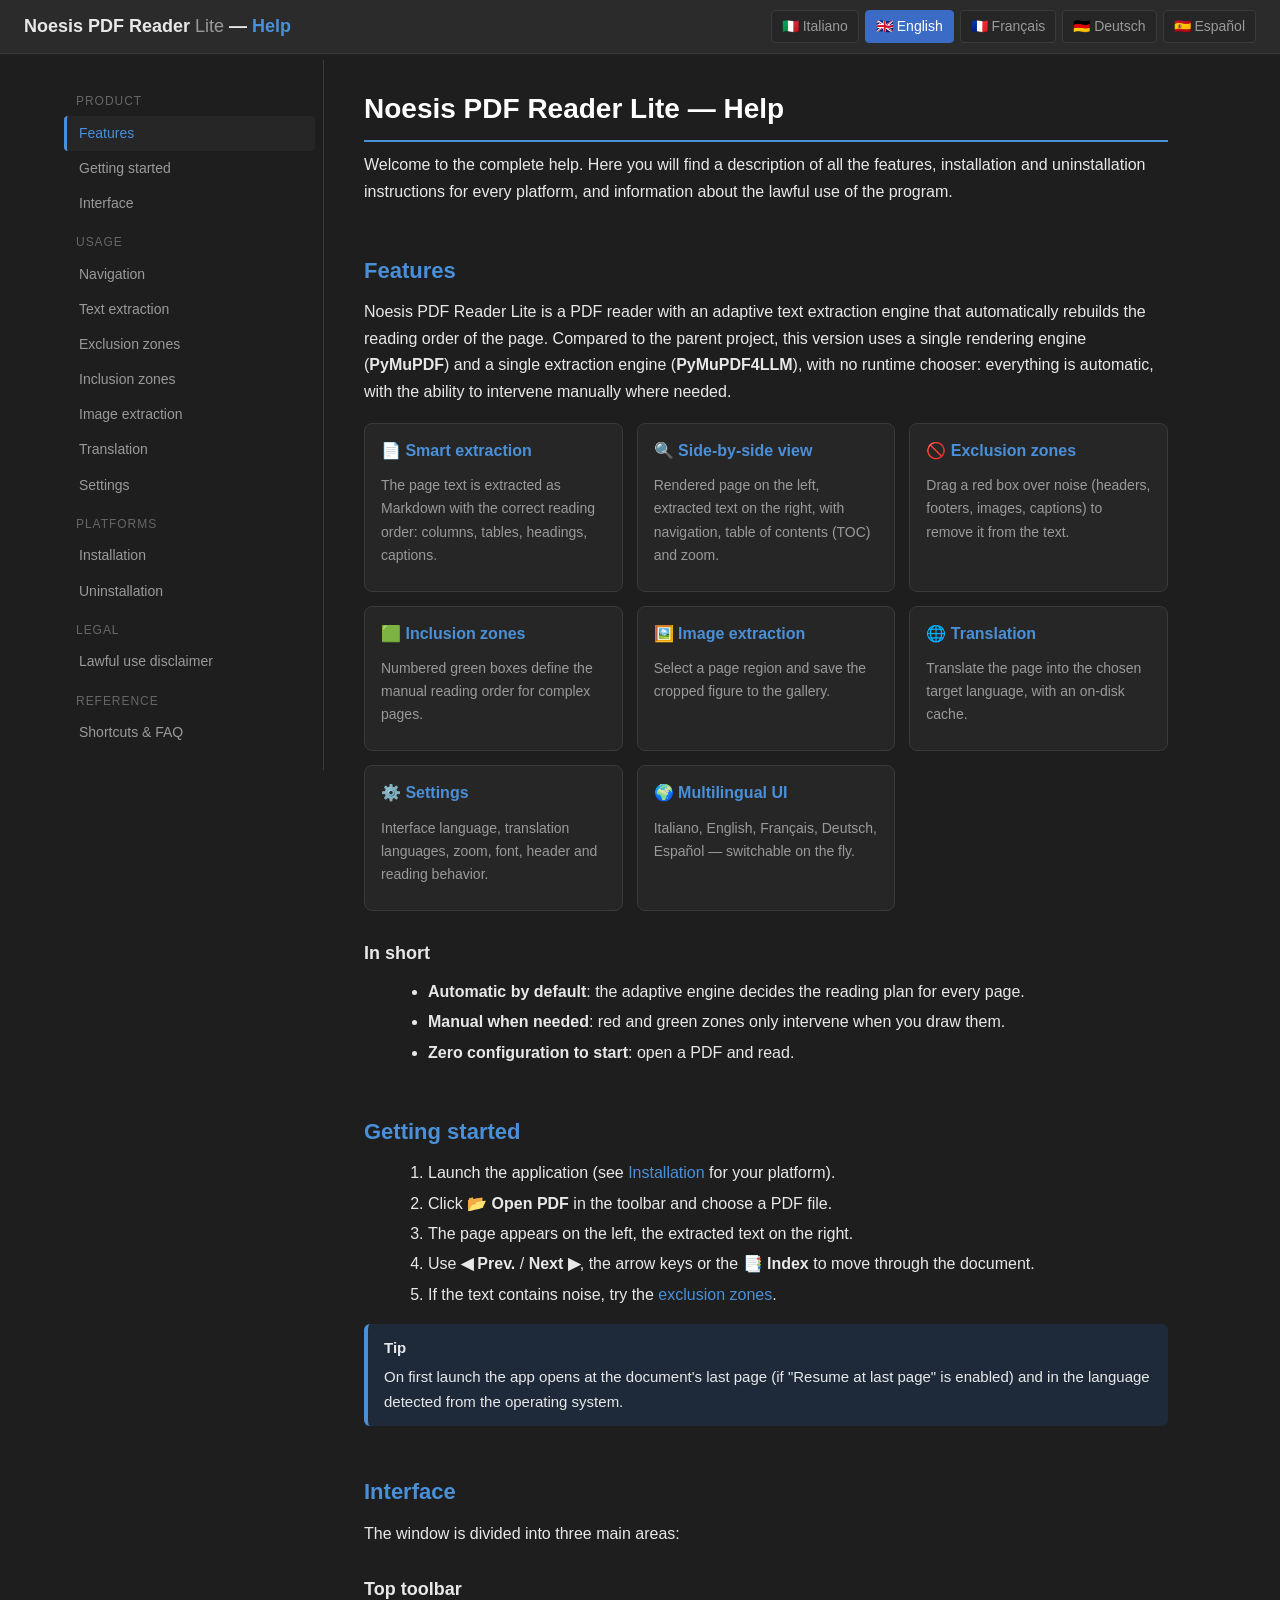
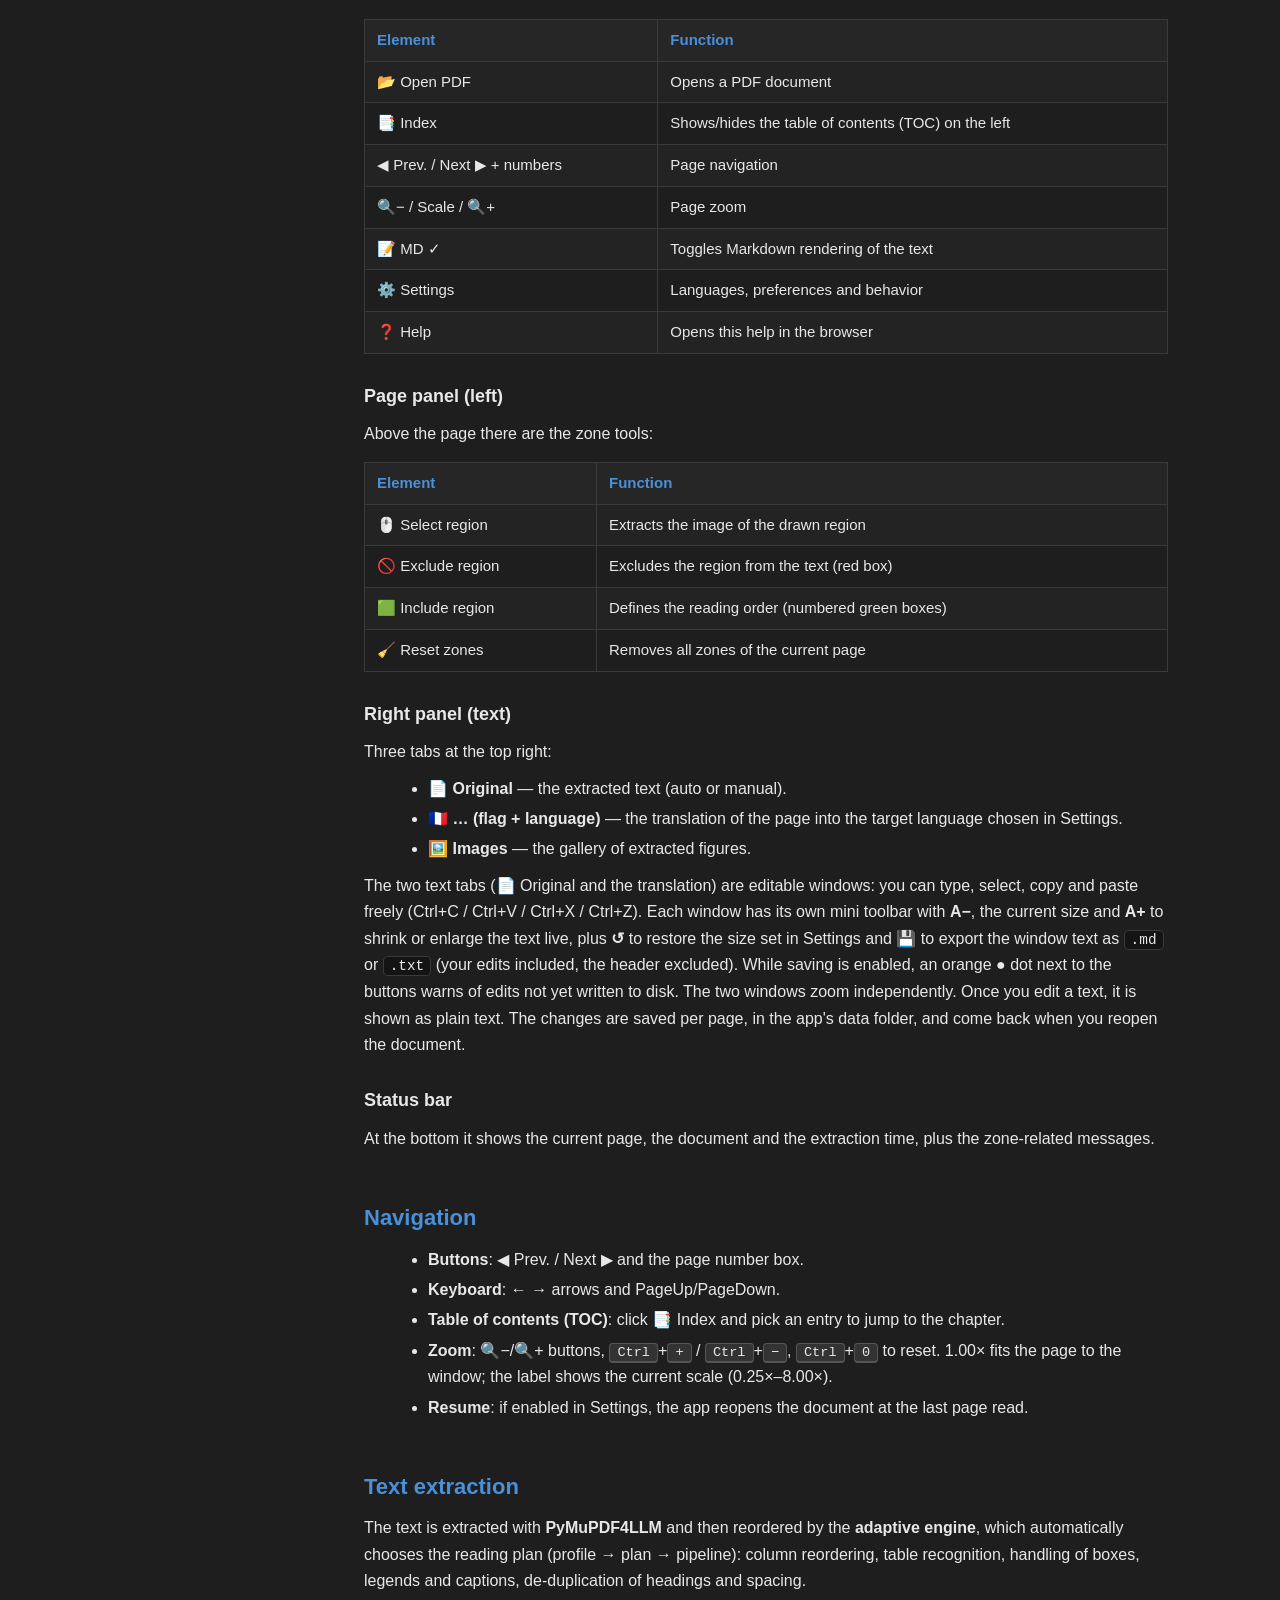
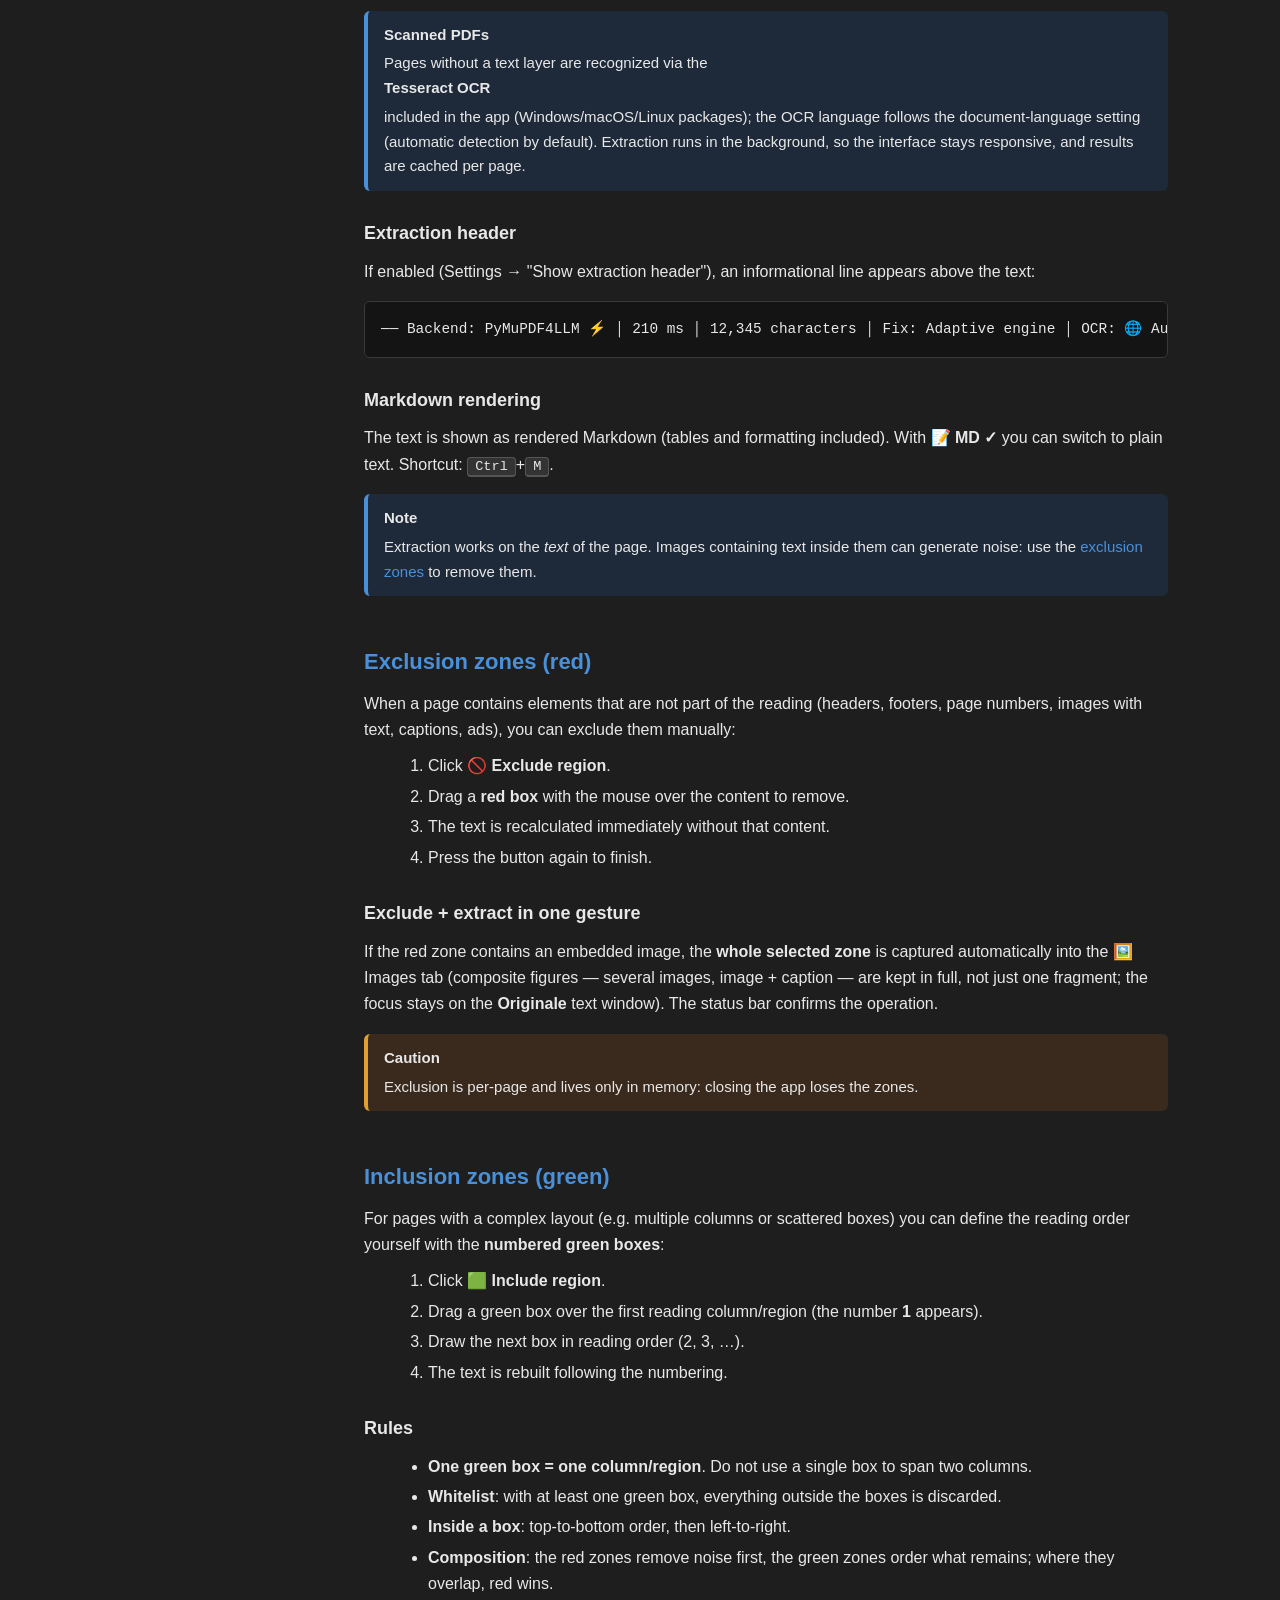
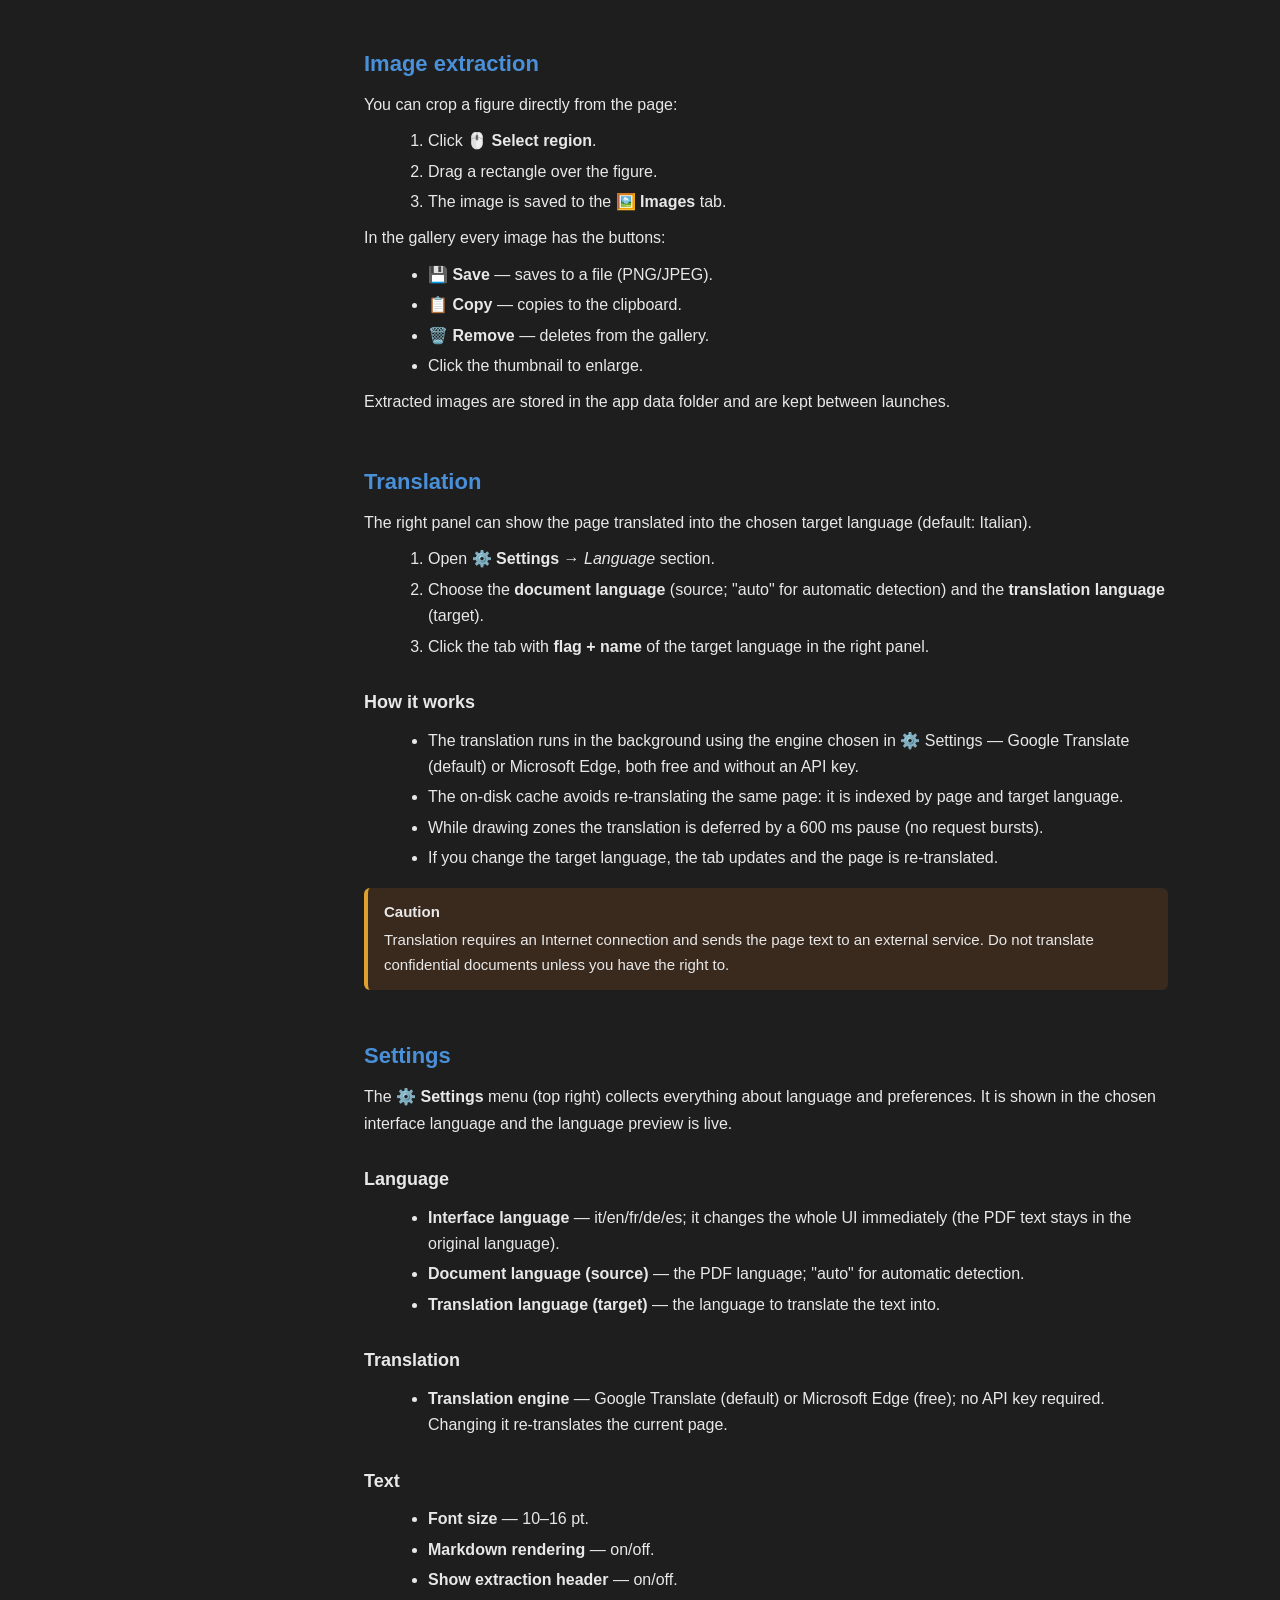
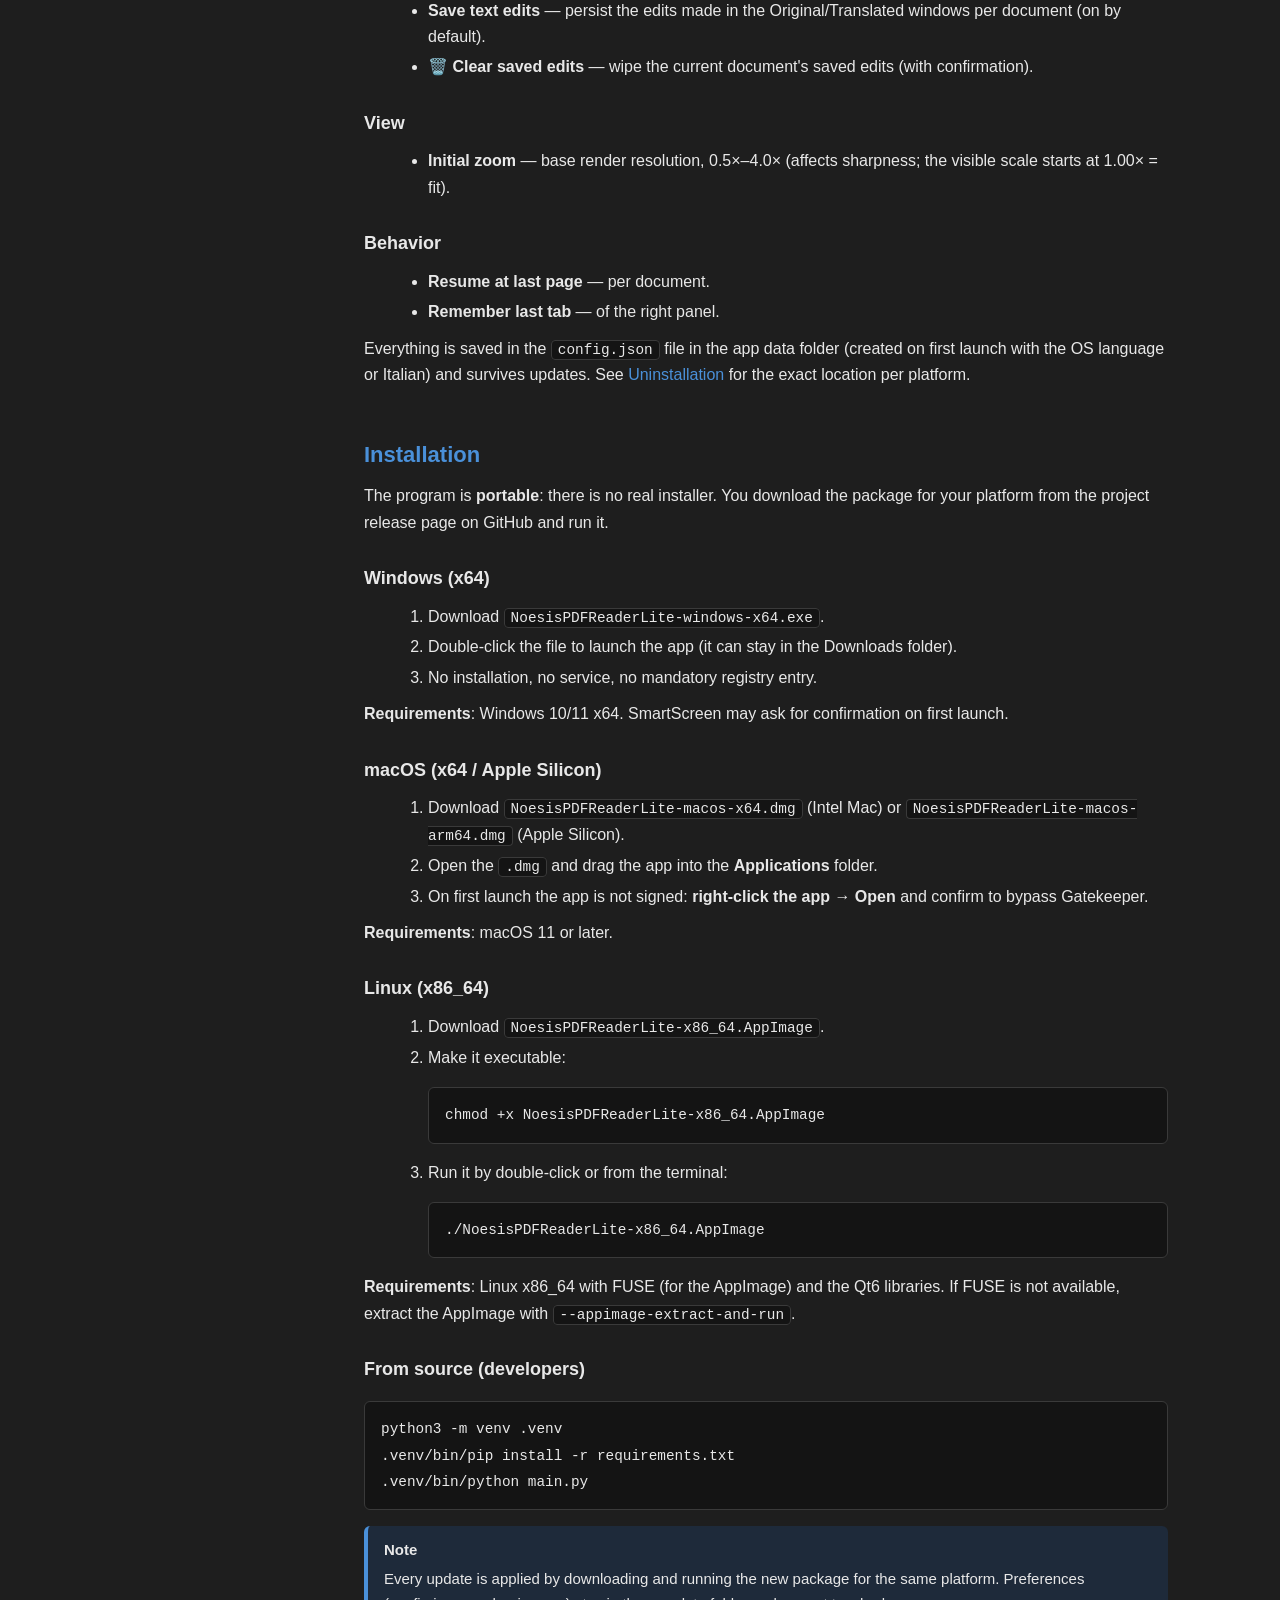
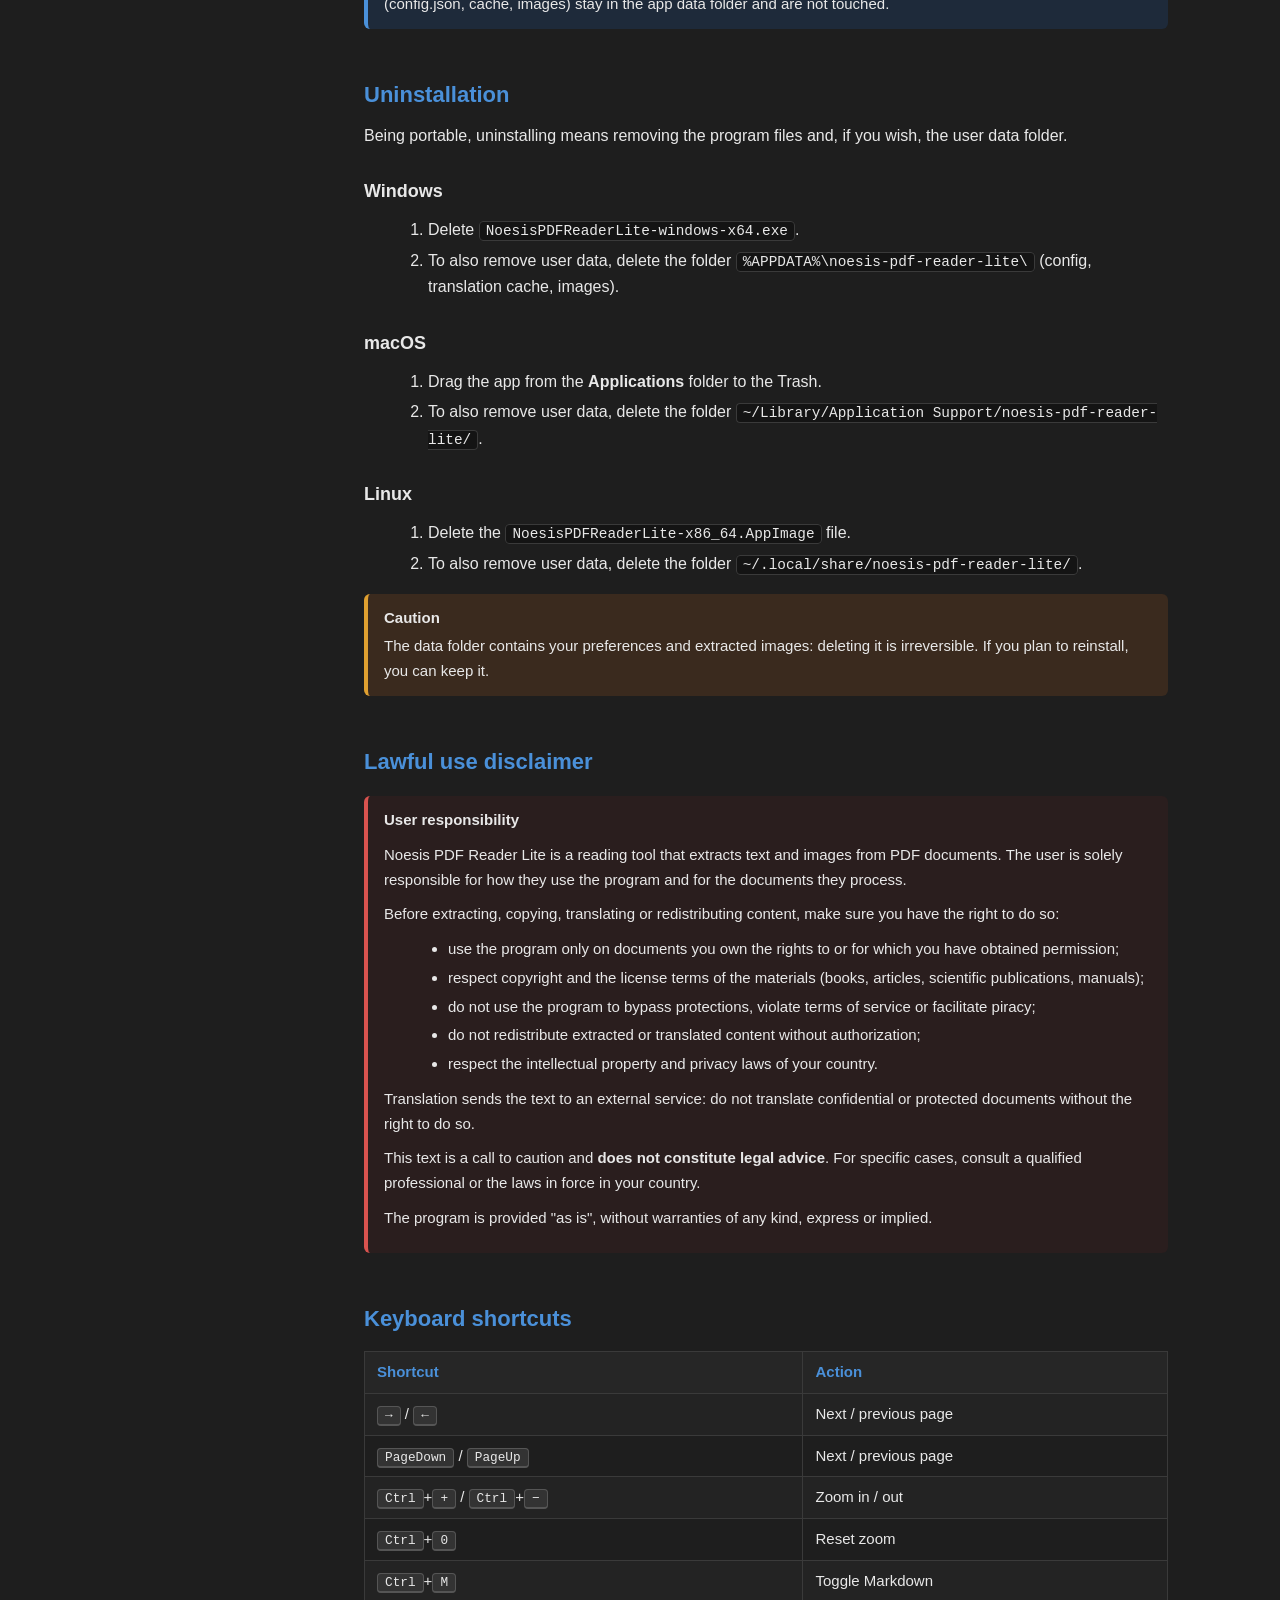
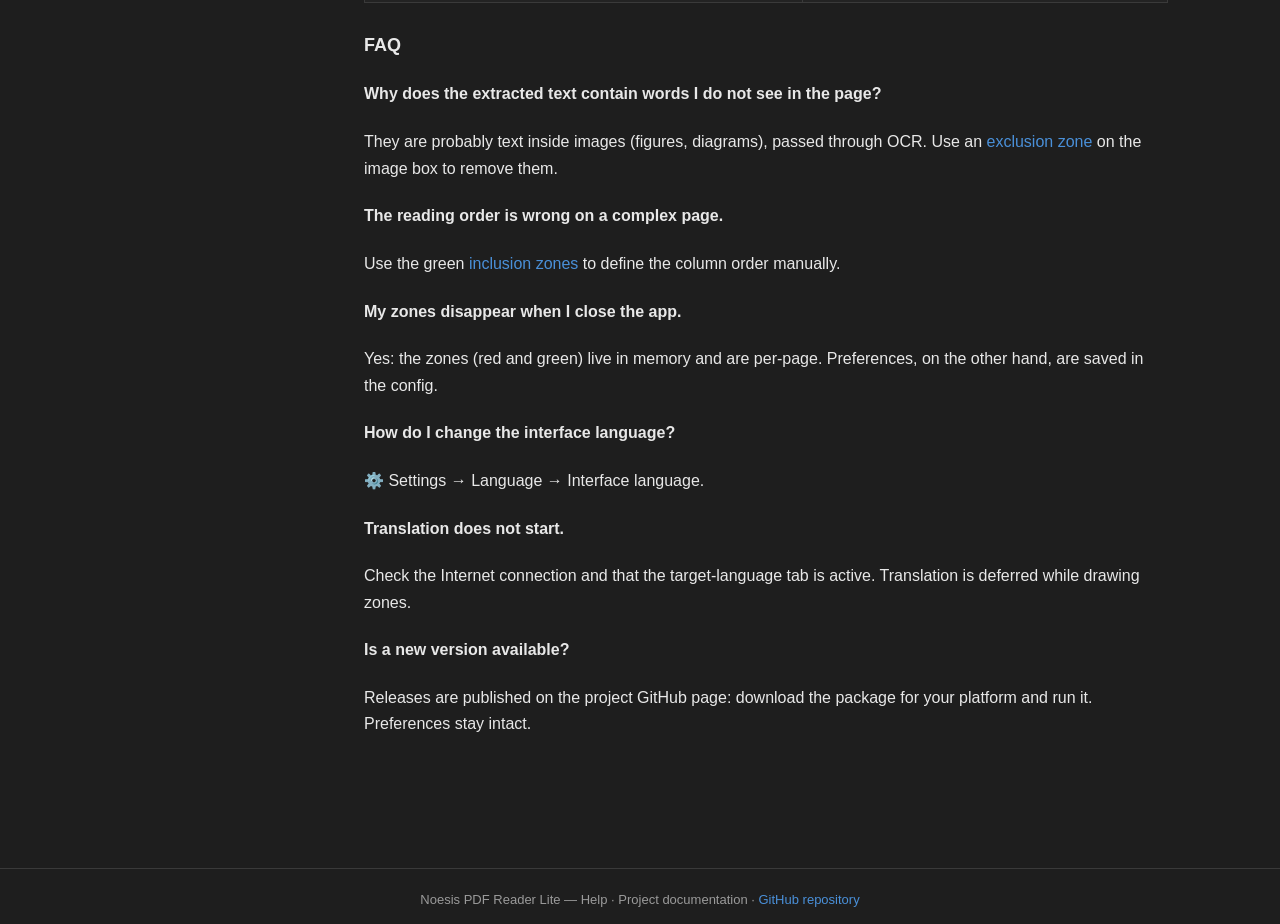
==== docs/help/en/index.html @ e0fb380c "Release 0.23.0: motore Microsoft Edge, OCR Tesseract, finestre editabili, zoom PDF visibile - Motore" ====
<!DOCTYPE html>
<html lang="en">
<head>
  <meta charset="utf-8">
  <meta name="viewport" content="width=device-width, initial-scale=1">
  <title>Help — Noesis PDF Reader Lite</title>
  <link rel="stylesheet" href="../css/help.css">
</head>
<body>

  <header class="topbar">
    <div class="brand">Noesis PDF Reader <span class="lite">Lite</span> — <em>Help</em></div>
    <div class="lang-switch">
      <a href="../it/" lang="it">🇮🇹 Italiano</a>
      <a href="../en/" class="active" lang="en">🇬🇧 English</a>
      <a href="../fr/" lang="fr">🇫🇷 Français</a>
      <a href="../de/" lang="de">🇩🇪 Deutsch</a>
      <a href="../es/" lang="es">🇪🇸 Español</a>
    </div>
  </header>

  <div class="wrap">
    <nav class="sidebar">
      <div class="group-label">Product</div>
      <a href="#features">Features</a>
      <a href="#getting-started">Getting started</a>
      <a href="#interface">Interface</a>
      <div class="group-label">Usage</div>
      <a href="#navigation">Navigation</a>
      <a href="#extraction">Text extraction</a>
      <a href="#zones-exclude">Exclusion zones</a>
      <a href="#zones-include">Inclusion zones</a>
      <a href="#images">Image extraction</a>
      <a href="#translation">Translation</a>
      <a href="#settings">Settings</a>
      <div class="group-label">Platforms</div>
      <a href="#install">Installation</a>
      <a href="#uninstall">Uninstallation</a>
      <div class="group-label">Legal</div>
      <a href="#legal">Lawful use disclaimer</a>
      <div class="group-label">Reference</div>
      <a href="#shortcuts">Shortcuts &amp; FAQ</a>
    </nav>

    <main class="content">
      <h1>Noesis PDF Reader Lite — Help</h1>
      <p>Welcome to the complete help. Here you will find a description of all
      the features, installation and uninstallation instructions for every
      platform, and information about the lawful use of the program.</p>

      <!-- ═══════════════ PRODUCT ═══════════════ -->

      <h2 id="features">Features</h2>
      <p>Noesis PDF Reader Lite is a PDF reader with an adaptive text
      extraction engine that automatically rebuilds the reading order of the
      page. Compared to the parent project, this version uses a single
      rendering engine (<strong>PyMuPDF</strong>) and a single extraction
      engine (<strong>PyMuPDF4LLM</strong>), with no runtime chooser:
      everything is automatic, with the ability to intervene manually where
      needed.</p>

      <div class="cards">
        <div class="card"><h4>📄 Smart extraction</h4><p>The page text is
          extracted as Markdown with the correct reading order: columns,
          tables, headings, captions.</p></div>
        <div class="card"><h4>🔍 Side-by-side view</h4><p>Rendered page on the
          left, extracted text on the right, with navigation, table of
          contents (TOC) and zoom.</p></div>
        <div class="card"><h4>🚫 Exclusion zones</h4><p>Drag a red box over
          noise (headers, footers, images, captions) to remove it from the
          text.</p></div>
        <div class="card"><h4>🟩 Inclusion zones</h4><p>Numbered green boxes
          define the manual reading order for complex pages.</p></div>
        <div class="card"><h4>🖼️ Image extraction</h4><p>Select a page region
          and save the cropped figure to the gallery.</p></div>
        <div class="card"><h4>🌐 Translation</h4><p>Translate the page into
          the chosen target language, with an on-disk cache.</p></div>
        <div class="card"><h4>⚙️ Settings</h4><p>Interface language,
          translation languages, zoom, font, header and reading
          behavior.</p></div>
        <div class="card"><h4>🌍 Multilingual UI</h4><p>Italiano, English,
          Français, Deutsch, Español — switchable on the fly.</p></div>
      </div>

      <h3>In short</h3>
      <ul>
        <li><strong>Automatic by default</strong>: the adaptive engine decides
          the reading plan for every page.</li>
        <li><strong>Manual when needed</strong>: red and green zones only
          intervene when you draw them.</li>
        <li><strong>Zero configuration to start</strong>: open a PDF and
          read.</li>
      </ul>

      <!-- ═══════════════ GETTING STARTED ═══════════════ -->

      <h2 id="getting-started">Getting started</h2>
      <ol>
        <li>Launch the application (see <a href="#install">Installation</a>
          for your platform).</li>
        <li>Click <strong>📂 Open PDF</strong> in the toolbar and choose a PDF
          file.</li>
        <li>The page appears on the left, the extracted text on the right.</li>
        <li>Use <strong>◀ Prev.</strong> / <strong>Next ▶</strong>, the arrow
          keys or the <strong>📑 Index</strong> to move through the
          document.</li>
        <li>If the text contains noise, try the
          <a href="#zones-exclude">exclusion zones</a>.</li>
      </ol>

      <div class="note"><strong>Tip</strong> On first launch the app opens at
        the document's last page (if "Resume at last page" is enabled) and in
        the language detected from the operating system.</div>

      <!-- ═══════════════ INTERFACE ═══════════════ -->

      <h2 id="interface">Interface</h2>
      <p>The window is divided into three main areas:</p>

      <h3>Top toolbar</h3>
      <table>
        <tr><th>Element</th><th>Function</th></tr>
        <tr><td>📂 Open PDF</td><td>Opens a PDF document</td></tr>
        <tr><td>📑 Index</td><td>Shows/hides the table of contents (TOC) on the left</td></tr>
        <tr><td>◀ Prev. / Next ▶ + numbers</td><td>Page navigation</td></tr>
        <tr><td>🔍− / Scale / 🔍+</td><td>Page zoom</td></tr>
        <tr><td>📝 MD ✓</td><td>Toggles Markdown rendering of the text</td></tr>
        <tr><td>⚙️ Settings</td><td>Languages, preferences and behavior</td></tr>
        <tr><td>❓ Help</td><td>Opens this help in the browser</td></tr>
      </table>

      <h3>Page panel (left)</h3>
      <p>Above the page there are the zone tools:</p>
      <table>
        <tr><th>Element</th><th>Function</th></tr>
        <tr><td>🖱️ Select region</td><td>Extracts the image of the drawn region</td></tr>
        <tr><td>🚫 Exclude region</td><td>Excludes the region from the text (red box)</td></tr>
        <tr><td>🟩 Include region</td><td>Defines the reading order (numbered green boxes)</td></tr>
        <tr><td>🧹 Reset zones</td><td>Removes all zones of the current page</td></tr>
      </table>

      <h3>Right panel (text)</h3>
      <p>Three tabs at the top right:</p>
      <ul>
        <li><strong>📄 Original</strong> — the extracted text (auto or manual).</li>
        <li><strong>🇫🇷 … (flag + language)</strong> — the translation of the
          page into the target language chosen in Settings.</li>
        <li><strong>🖼️ Images</strong> — the gallery of extracted figures.</li>
      </ul>
      <p>The two text tabs (📄 Original and the translation) are editable
      windows: you can type, select, copy and paste freely (Ctrl+C / Ctrl+V
      / Ctrl+X / Ctrl+Z). Each window has its own mini toolbar with
      <strong>A−</strong>, the current size and <strong>A+</strong> to shrink
      or enlarge the text live, plus <strong>↺</strong> to restore the size
      set in Settings and <strong>💾</strong> to export the window text as
      <code>.md</code> or <code>.txt</code> (your edits included, the header
      excluded). While saving is enabled, an orange <strong>●</strong> dot
      next to the buttons warns of edits not yet written to disk. The two windows zoom independently. Once you edit a
      text, it is shown as plain text. The changes are saved per page, in
      the app's data folder, and come back when you reopen the document.</p>

      <h3>Status bar</h3>
      <p>At the bottom it shows the current page, the document and the
      extraction time, plus the zone-related messages.</p>

      <!-- ═══════════════ NAVIGATION ═══════════════ -->

      <h2 id="navigation">Navigation</h2>
      <ul>
        <li><strong>Buttons</strong>: ◀ Prev. / Next ▶ and the page number box.</li>
        <li><strong>Keyboard</strong>: ← → arrows and PageUp/PageDown.</li>
        <li><strong>Table of contents (TOC)</strong>: click 📑 Index and pick
          an entry to jump to the chapter.</li>
        <li><strong>Zoom</strong>: 🔍−/🔍+ buttons, <kbd>Ctrl</kbd>+<kbd>+</kbd> /
          <kbd>Ctrl</kbd>+<kbd>−</kbd>, <kbd>Ctrl</kbd>+<kbd>0</kbd> to
          reset. 1.00× fits the page to the window; the label shows the
          current scale (0.25×–8.00×).</li>
        <li><strong>Resume</strong>: if enabled in Settings, the app reopens
          the document at the last page read.</li>
      </ul>

      <!-- ═══════════════ TEXT EXTRACTION ═══════════════ -->

      <h2 id="extraction">Text extraction</h2>
      <p>The text is extracted with <strong>PyMuPDF4LLM</strong> and then
      reordered by the <strong>adaptive engine</strong>, which automatically
      chooses the reading plan (profile → plan → pipeline): column reordering,
      table recognition, handling of boxes, legends and captions,
      de-duplication of headings and spacing.</p>

      <div class="note"><strong>Scanned PDFs</strong> Pages without a text
        layer are recognized via the <strong>Tesseract OCR</strong> included
        in the app (Windows/macOS/Linux packages); the OCR language follows
        the document-language setting (automatic detection by default).
        Extraction runs in the background, so the interface stays responsive,
        and results are cached per page.</div>

      <h3>Extraction header</h3>
      <p>If enabled (Settings → "Show extraction header"), an informational
      line appears above the text:</p>
      <pre><code>── Backend: PyMuPDF4LLM ⚡ │ 210 ms │ 12,345 characters │ Fix: Adaptive engine │ OCR: 🌐 Auto │ Transl: Google Translate ──</code></pre>

      <h3>Markdown rendering</h3>
      <p>The text is shown as rendered Markdown (tables and formatting
      included). With <strong>📝 MD ✓</strong> you can switch to plain text.
      Shortcut: <kbd>Ctrl</kbd>+<kbd>M</kbd>.</p>

      <div class="note"><strong>Note</strong> Extraction works on the
        <em>text</em> of the page. Images containing text inside them can
        generate noise: use the <a href="#zones-exclude">exclusion zones</a>
        to remove them.</div>

      <!-- ═══════════════ EXCLUSION ZONES ═══════════════ -->

      <h2 id="zones-exclude">Exclusion zones (red)</h2>
      <p>When a page contains elements that are not part of the reading
      (headers, footers, page numbers, images with text, captions, ads), you
      can exclude them manually:</p>
      <ol>
        <li>Click <strong>🚫 Exclude region</strong>.</li>
        <li>Drag a <strong>red box</strong> with the mouse over the content to
          remove.</li>
        <li>The text is recalculated immediately without that content.</li>
        <li>Press the button again to finish.</li>
      </ol>

      <h3>Exclude + extract in one gesture</h3>
      <p>If the red zone contains an embedded image, the <strong>whole
      selected zone</strong> is captured automatically into the 🖼️ Images
      tab (composite figures — several images, image + caption — are kept
      in full, not just one fragment; the focus stays on the
      <strong>Originale</strong> text window). The status bar confirms the
      operation.</p>

      <div class="warning"><strong>Caution</strong> Exclusion is per-page and
        lives only in memory: closing the app loses the zones.</div>

      <!-- ═══════════════ INCLUSION ZONES ═══════════════ -->

      <h2 id="zones-include">Inclusion zones (green)</h2>
      <p>For pages with a complex layout (e.g. multiple columns or scattered
      boxes) you can define the reading order yourself with the
      <strong>numbered green boxes</strong>:</p>
      <ol>
        <li>Click <strong>🟩 Include region</strong>.</li>
        <li>Drag a green box over the first reading column/region (the number
          <strong>1</strong> appears).</li>
        <li>Draw the next box in reading order (2, 3, …).</li>
        <li>The text is rebuilt following the numbering.</li>
      </ol>

      <h3>Rules</h3>
      <ul>
        <li><strong>One green box = one column/region</strong>. Do not use a
          single box to span two columns.</li>
        <li><strong>Whitelist</strong>: with at least one green box, everything
          outside the boxes is discarded.</li>
        <li><strong>Inside a box</strong>: top-to-bottom order, then
          left-to-right.</li>
        <li><strong>Composition</strong>: the red zones remove noise first,
          the green zones order what remains; where they overlap, red wins.</li>
      </ul>

      <!-- ═══════════════ IMAGE EXTRACTION ═══════════════ -->

      <h2 id="images">Image extraction</h2>
      <p>You can crop a figure directly from the page:</p>
      <ol>
        <li>Click <strong>🖱️ Select region</strong>.</li>
        <li>Drag a rectangle over the figure.</li>
        <li>The image is saved to the <strong>🖼️ Images</strong> tab.</li>
      </ol>
      <p>In the gallery every image has the buttons:</p>
      <ul>
        <li><strong>💾 Save</strong> — saves to a file (PNG/JPEG).</li>
        <li><strong>📋 Copy</strong> — copies to the clipboard.</li>
        <li><strong>🗑️ Remove</strong> — deletes from the gallery.</li>
        <li>Click the thumbnail to enlarge.</li>
      </ul>
      <p>Extracted images are stored in the app data folder and are kept
      between launches.</p>

      <!-- ═══════════════ TRANSLATION ═══════════════ -->

      <h2 id="translation">Translation</h2>
      <p>The right panel can show the page translated into the chosen target
      language (default: Italian).</p>
      <ol>
        <li>Open <strong>⚙️ Settings</strong> → <em>Language</em> section.</li>
        <li>Choose the <strong>document language</strong> (source; "auto" for
          automatic detection) and the <strong>translation language</strong>
          (target).</li>
        <li>Click the tab with <strong>flag + name</strong> of the target
          language in the right panel.</li>
      </ol>

      <h3>How it works</h3>
      <ul>
        <li>The translation runs in the background using the engine chosen in
          ⚙️ Settings — Google Translate (default) or Microsoft Edge, both free
          and without an API key.</li>
        <li>The on-disk cache avoids re-translating the same page: it is
          indexed by page and target language.</li>
        <li>While drawing zones the translation is deferred by a 600 ms pause
          (no request bursts).</li>
        <li>If you change the target language, the tab updates and the page is
          re-translated.</li>
      </ul>

      <div class="warning"><strong>Caution</strong> Translation requires an
        Internet connection and sends the page text to an external service. Do
        not translate confidential documents unless you have the right to.</div>

      <!-- ═══════════════ SETTINGS ═══════════════ -->

      <h2 id="settings">Settings</h2>
      <p>The <strong>⚙️ Settings</strong> menu (top right) collects everything
      about language and preferences. It is shown in the chosen interface
      language and the language preview is live.</p>

      <h3>Language</h3>
      <ul>
        <li><strong>Interface language</strong> — it/en/fr/de/es; it changes
          the whole UI immediately (the PDF text stays in the original
          language).</li>
        <li><strong>Document language (source)</strong> — the PDF language;
          "auto" for automatic detection.</li>
        <li><strong>Translation language (target)</strong> — the language to
          translate the text into.</li>
      </ul>

      <h3>Translation</h3>
      <ul>
        <li><strong>Translation engine</strong> — Google Translate (default)
          or Microsoft Edge (free); no API key required. Changing it
          re-translates the current page.</li>
      </ul>

      <h3>Text</h3>
      <ul>
        <li><strong>Font size</strong> — 10–16 pt.</li>
        <li><strong>Markdown rendering</strong> — on/off.</li>
        <li><strong>Show extraction header</strong> — on/off.</li>
        <li><strong>Save text edits</strong> — persist the edits made in the
          Original/Translated windows per document (on by default).</li>
        <li><strong>🗑️ Clear saved edits</strong> — wipe the current
          document's saved edits (with confirmation).</li>
      </ul>

      <h3>View</h3>
      <ul>
        <li><strong>Initial zoom</strong> — base render resolution, 0.5×–4.0×
          (affects sharpness; the visible scale starts at 1.00× = fit).</li>
      </ul>

      <h3>Behavior</h3>
      <ul>
        <li><strong>Resume at last page</strong> — per document.</li>
        <li><strong>Remember last tab</strong> — of the right panel.</li>
      </ul>

      <p>Everything is saved in the <code>config.json</code> file in the app
      data folder (created on first launch with the OS language or Italian)
      and survives updates. See <a href="#uninstall">Uninstallation</a> for
      the exact location per platform.</p>

      <!-- ═══════════════ INSTALLATION ═══════════════ -->

      <h2 id="install">Installation</h2>
      <p>The program is <strong>portable</strong>: there is no real installer.
      You download the package for your platform from the project release page
      on GitHub and run it.</p>

      <h3>Windows (x64)</h3>
      <ol>
        <li>Download <code>NoesisPDFReaderLite-windows-x64.exe</code>.</li>
        <li>Double-click the file to launch the app (it can stay in the
          Downloads folder).</li>
        <li>No installation, no service, no mandatory registry entry.</li>
      </ol>
      <p><strong>Requirements</strong>: Windows 10/11 x64. SmartScreen may
      ask for confirmation on first launch.</p>

      <h3>macOS (x64 / Apple Silicon)</h3>
      <ol>
        <li>Download <code>NoesisPDFReaderLite-macos-x64.dmg</code> (Intel Mac)
          or <code>NoesisPDFReaderLite-macos-arm64.dmg</code> (Apple
          Silicon).</li>
        <li>Open the <code>.dmg</code> and drag the app into the
          <strong>Applications</strong> folder.</li>
        <li>On first launch the app is not signed: <strong>right-click the app
          → Open</strong> and confirm to bypass Gatekeeper.</li>
      </ol>
      <p><strong>Requirements</strong>: macOS 11 or later.</p>

      <h3>Linux (x86_64)</h3>
      <ol>
        <li>Download <code>NoesisPDFReaderLite-x86_64.AppImage</code>.</li>
        <li>Make it executable:
          <pre><code>chmod +x NoesisPDFReaderLite-x86_64.AppImage</code></pre></li>
        <li>Run it by double-click or from the terminal:
          <pre><code>./NoesisPDFReaderLite-x86_64.AppImage</code></pre></li>
      </ol>
      <p><strong>Requirements</strong>: Linux x86_64 with FUSE (for the
      AppImage) and the Qt6 libraries. If FUSE is not available, extract the
      AppImage with <code>--appimage-extract-and-run</code>.</p>

      <h3>From source (developers)</h3>
      <pre><code>python3 -m venv .venv
.venv/bin/pip install -r requirements.txt
.venv/bin/python main.py</code></pre>

      <div class="note"><strong>Note</strong> Every update is applied by
        downloading and running the new package for the same platform.
        Preferences (config.json, cache, images) stay in the app data folder
        and are not touched.</div>

      <!-- ═══════════════ UNINSTALLATION ═══════════════ -->

      <h2 id="uninstall">Uninstallation</h2>
      <p>Being portable, uninstalling means removing the program files and, if
      you wish, the user data folder.</p>

      <h3>Windows</h3>
      <ol>
        <li>Delete <code>NoesisPDFReaderLite-windows-x64.exe</code>.</li>
        <li>To also remove user data, delete the folder
          <code>%APPDATA%\noesis-pdf-reader-lite\</code> (config, translation
          cache, images).</li>
      </ol>

      <h3>macOS</h3>
      <ol>
        <li>Drag the app from the <strong>Applications</strong> folder to the
          Trash.</li>
        <li>To also remove user data, delete the folder
          <code>~/Library/Application Support/noesis-pdf-reader-lite/</code>.</li>
      </ol>

      <h3>Linux</h3>
      <ol>
        <li>Delete the <code>NoesisPDFReaderLite-x86_64.AppImage</code>
          file.</li>
        <li>To also remove user data, delete the folder
          <code>~/.local/share/noesis-pdf-reader-lite/</code>.</li>
      </ol>

      <div class="warning"><strong>Caution</strong> The data folder contains
        your preferences and extracted images: deleting it is irreversible.
        If you plan to reinstall, you can keep it.</div>

      <!-- ═══════════════ LAWFUL USE DISCLAIMER ═══════════════ -->

      <h2 id="legal">Lawful use disclaimer</h2>
      <div class="legal">
        <strong>User responsibility</strong>
        <p>Noesis PDF Reader Lite is a reading tool that extracts text and
        images from PDF documents. The user is solely responsible for how they
        use the program and for the documents they process.</p>
        <p>Before extracting, copying, translating or redistributing content,
        make sure you have the right to do so:</p>
        <ul>
          <li>use the program only on documents you own the rights to or for
            which you have obtained permission;</li>
          <li>respect copyright and the license terms of the materials (books,
            articles, scientific publications, manuals);</li>
          <li>do not use the program to bypass protections, violate terms of
            service or facilitate piracy;</li>
          <li>do not redistribute extracted or translated content without
            authorization;</li>
          <li>respect the intellectual property and privacy laws of your
            country.</li>
        </ul>
        <p>Translation sends the text to an external service: do not translate
        confidential or protected documents without the right to do so.</p>
        <p>This text is a call to caution and <strong>does not constitute
        legal advice</strong>. For specific cases, consult a qualified
        professional or the laws in force in your country.</p>
        <p>The program is provided "as is", without warranties of any kind,
        express or implied.</p>
      </div>

      <!-- ═══════════════ SHORTCUTS & FAQ ═══════════════ -->

      <h2 id="shortcuts">Keyboard shortcuts</h2>
      <table>
        <tr><th>Shortcut</th><th>Action</th></tr>
        <tr><td><kbd>→</kbd> / <kbd>←</kbd></td><td>Next / previous page</td></tr>
        <tr><td><kbd>PageDown</kbd> / <kbd>PageUp</kbd></td><td>Next / previous page</td></tr>
        <tr><td><kbd>Ctrl</kbd>+<kbd>+</kbd> / <kbd>Ctrl</kbd>+<kbd>−</kbd></td><td>Zoom in / out</td></tr>
        <tr><td><kbd>Ctrl</kbd>+<kbd>0</kbd></td><td>Reset zoom</td></tr>
        <tr><td><kbd>Ctrl</kbd>+<kbd>M</kbd></td><td>Toggle Markdown</td></tr>
      </table>

      <h3>FAQ</h3>
      <h4>Why does the extracted text contain words I do not see in the page?</h4>
      <p>They are probably text inside images (figures, diagrams), passed
      through OCR. Use an <a href="#zones-exclude">exclusion zone</a> on the
      image box to remove them.</p>

      <h4>The reading order is wrong on a complex page.</h4>
      <p>Use the green <a href="#zones-include">inclusion zones</a> to define
      the column order manually.</p>

      <h4>My zones disappear when I close the app.</h4>
      <p>Yes: the zones (red and green) live in memory and are per-page.
      Preferences, on the other hand, are saved in the config.</p>

      <h4>How do I change the interface language?</h4>
      <p>⚙️ Settings → Language → Interface language.</p>

      <h4>Translation does not start.</h4>
      <p>Check the Internet connection and that the target-language tab is
      active. Translation is deferred while drawing zones.</p>

      <h4>Is a new version available?</h4>
      <p>Releases are published on the project GitHub page: download the
      package for your platform and run it. Preferences stay intact.</p>
    </main>
  </div>

  <footer>
    Noesis PDF Reader Lite — Help · Project documentation ·
    <a href="https://github.com/vigliafg/noesis-pdf-reader-lite">GitHub repository</a>
  </footer>

  <script src="../js/help.js"></script>
</body>
</html>
---- docs/help/css/help.css ----
/* Noesis PDF Reader Lite — help site stylesheet (dark, matches the app) */

:root {
  --bg: #1e1e1e;
  --bg-panel: #262626;
  --bg-sidebar: #2b2b2b;
  --border: #3a3a3a;
  --text: #e8e8e8;
  --text-dim: #9a9a9a;
  --accent: #4a90d9;
  --accent-strong: #3a6bc5;
  --green: #4caf50;
  --red: #d9534f;
  --code-bg: #141414;
  --kbd-bg: #333;
}

* { box-sizing: border-box; }

html { scroll-behavior: smooth; }

body {
  margin: 0;
  font-family: 'Segoe UI', -apple-system, BlinkMacSystemFont, Roboto, sans-serif;
  background: var(--bg);
  color: var(--text);
  line-height: 1.65;
  font-size: 16px;
}

a { color: var(--accent); text-decoration: none; }
a:hover { text-decoration: underline; }

/* ── top bar ─────────────────────────────────────────── */

.topbar {
  position: sticky;
  top: 0;
  z-index: 10;
  display: flex;
  align-items: center;
  justify-content: space-between;
  gap: 12px;
  flex-wrap: wrap;
  padding: 10px 24px;
  background: var(--bg-sidebar);
  border-bottom: 1px solid var(--border);
}

.topbar .brand {
  font-size: 18px;
  font-weight: 600;
  color: var(--text);
}
.topbar .brand .lite { color: var(--text-dim); font-weight: 400; }
.topbar .brand em { font-style: normal; color: var(--accent); }

.lang-switch { display: flex; gap: 6px; }

.lang-switch a {
  padding: 4px 10px;
  border: 1px solid var(--border);
  border-radius: 4px;
  color: var(--text-dim);
  font-size: 14px;
  background: var(--bg-panel);
}
.lang-switch a:hover { border-color: var(--accent); color: var(--text); text-decoration: none; }
.lang-switch a.active {
  background: var(--accent-strong);
  border-color: var(--accent-strong);
  color: #fff;
}

/* ── layout ──────────────────────────────────────────── */

.wrap {
  display: flex;
  max-width: 1200px;
  margin: 0 auto;
  padding: 0 24px;
}

nav.sidebar {
  flex: 0 0 260px;
  position: sticky;
  top: 60px;
  align-self: flex-start;
  max-height: calc(100vh - 80px);
  overflow-y: auto;
  padding: 20px 8px 20px 0;
  border-right: 1px solid var(--border);
  margin-right: 32px;
}

nav.sidebar a {
  display: block;
  padding: 6px 12px;
  border-radius: 4px;
  color: var(--text-dim);
  font-size: 14px;
  border-left: 3px solid transparent;
}
nav.sidebar a:hover { background: var(--bg-panel); color: var(--text); text-decoration: none; }
nav.sidebar a.active {
  background: var(--bg-panel);
  color: var(--accent);
  border-left-color: var(--accent);
}

nav.sidebar .group-label {
  padding: 12px 12px 4px;
  font-size: 12px;
  text-transform: uppercase;
  letter-spacing: 0.08em;
  color: #666;
}

main.content {
  flex: 1 1 auto;
  min-width: 0;
  padding: 24px 8px 80px;
  max-width: 820px;
}

/* ── content ─────────────────────────────────────────── */

main.content h1 {
  font-size: 28px;
  margin: 8px 0 4px;
  color: #fff;
  border-bottom: 2px solid var(--accent);
  padding-bottom: 8px;
}

main.content h2 {
  font-size: 22px;
  margin: 48px 0 8px;
  color: var(--accent);
  scroll-margin-top: 72px;
}

main.content h3 {
  font-size: 18px;
  margin: 28px 0 6px;
  color: var(--text);
}

main.content p { margin: 10px 0; }

main.content ul, main.content ol { margin: 10px 0 10px 24px; }
main.content li { margin: 4px 0; }

main.content code {
  background: var(--code-bg);
  border: 1px solid var(--border);
  border-radius: 4px;
  padding: 1px 6px;
  font-size: 0.9em;
  font-family: 'Cascadia Code', Consolas, monospace;
}

main.content pre {
  background: var(--code-bg);
  border: 1px solid var(--border);
  border-radius: 6px;
  padding: 14px 16px;
  overflow-x: auto;
}
main.content pre code { background: none; border: none; padding: 0; }

kbd {
  background: var(--kbd-bg);
  border: 1px solid #555;
  border-bottom-width: 2px;
  border-radius: 4px;
  padding: 1px 7px;
  font-size: 0.85em;
  font-family: 'Cascadia Code', Consolas, monospace;
}

/* callouts */
.note, .warning, .legal {
  border-radius: 6px;
  padding: 12px 16px;
  margin: 16px 0;
  font-size: 15px;
}
.note { background: #1e2a3a; border-left: 4px solid var(--accent); }
.warning { background: #3a2a1e; border-left: 4px solid #e0a030; }
.legal { background: #2a1e1e; border-left: 4px solid var(--red); }

.note > strong, .warning > strong, .legal > strong { display: block; margin-bottom: 4px; }

/* tables */
main.content table {
  border-collapse: collapse;
  width: 100%;
  margin: 14px 0;
  font-size: 15px;
}
main.content th, main.content td {
  border: 1px solid var(--border);
  padding: 8px 12px;
  text-align: left;
}
main.content th { background: var(--bg-panel); color: var(--accent); }
main.content tr:nth-child(even) td { background: #232323; }

/* feature cards */
.cards { display: grid; grid-template-columns: repeat(auto-fit, minmax(220px, 1fr)); gap: 14px; margin: 18px 0; }
.card {
  background: var(--bg-panel);
  border: 1px solid var(--border);
  border-radius: 8px;
  padding: 14px 16px;
}
.card h4 { margin: 0 0 6px; color: var(--accent); font-size: 16px; }
.card p { margin: 0; font-size: 14px; color: var(--text-dim); }

/* footer */
footer {
  border-top: 1px solid var(--border);
  margin-top: 40px;
  padding: 20px 24px;
  color: var(--text-dim);
  font-size: 13px;
  text-align: center;
}

/* responsive */
@media (max-width: 900px) {
  .wrap { flex-direction: column; padding: 0 16px; }
  nav.sidebar {
    position: static;
    flex: none;
    max-height: none;
    border-right: none;
    border-bottom: 1px solid var(--border);
    margin-right: 0;
    display: flex;
    flex-wrap: wrap;
    gap: 2px;
    padding: 8px 0;
  }
  nav.sidebar a { border-left: none; }
  nav.sidebar .group-label { display: none; }
  main.content { padding: 16px 0 60px; }
}
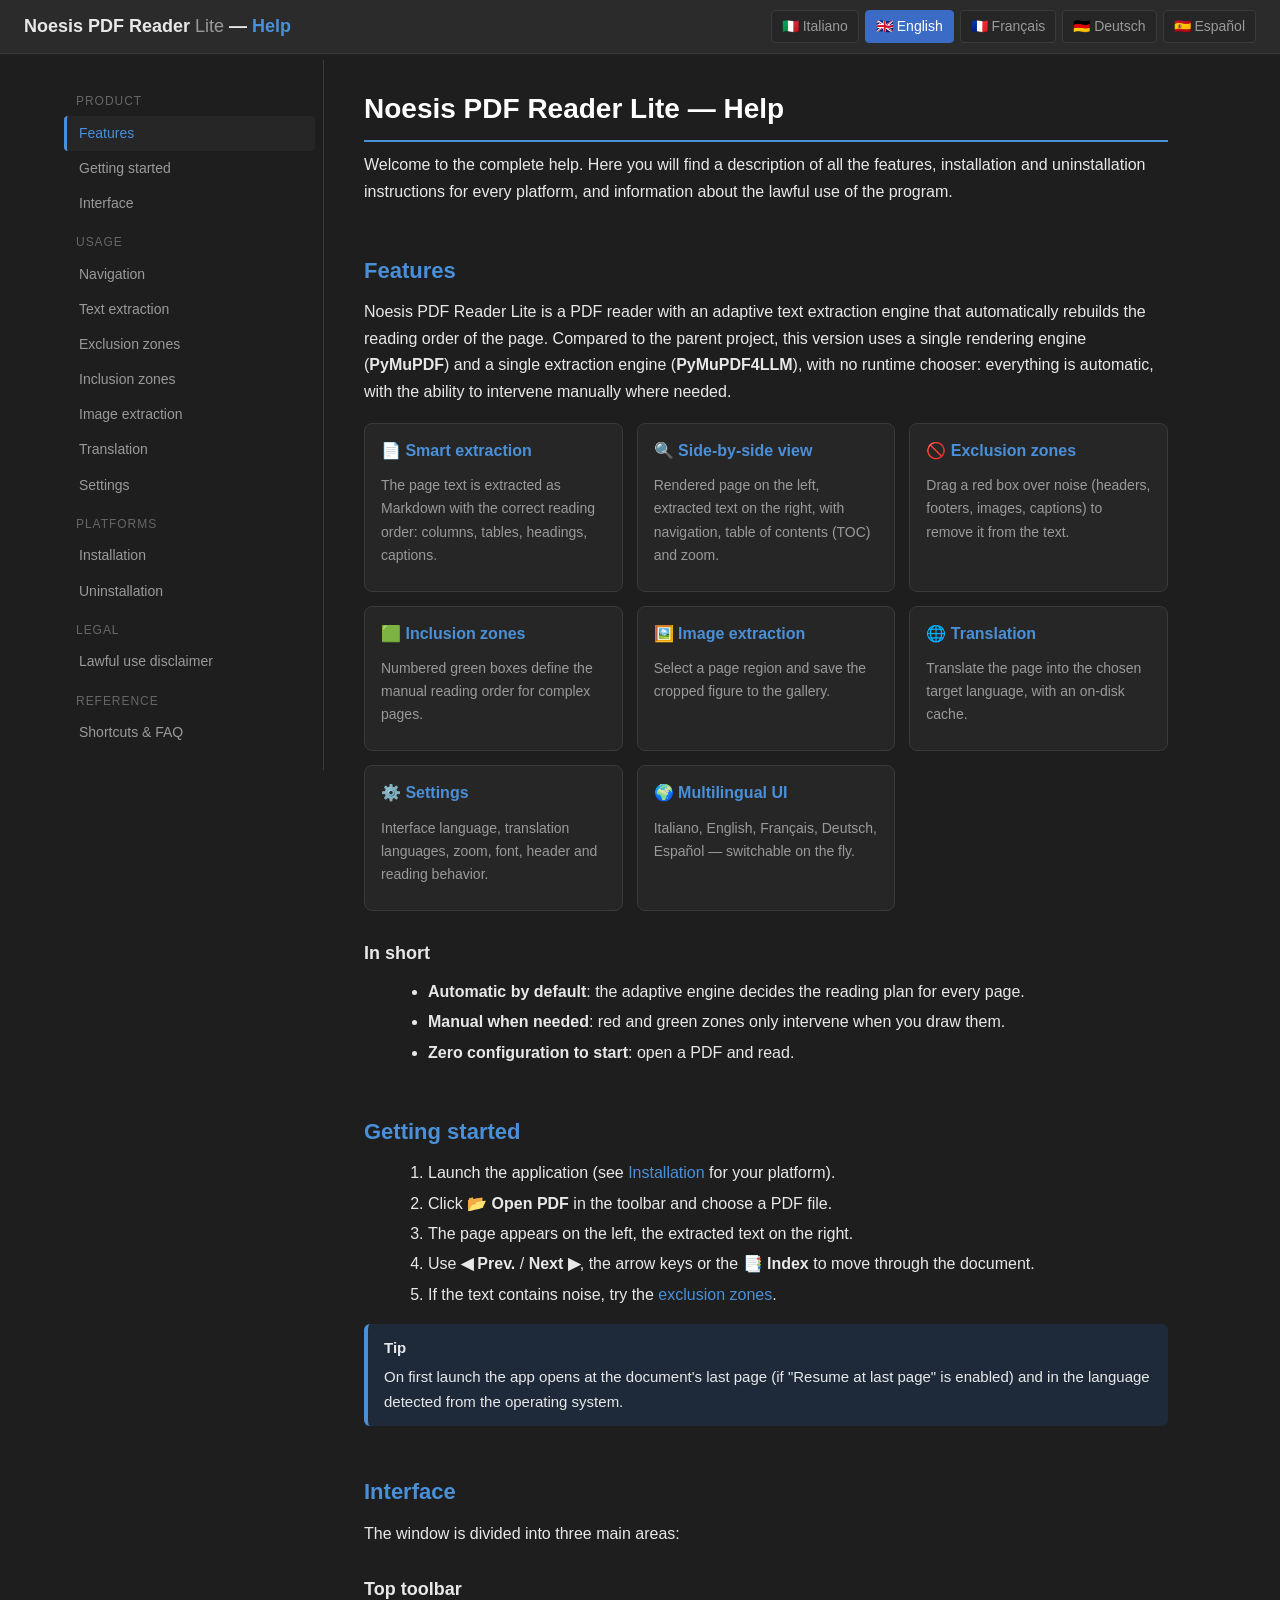
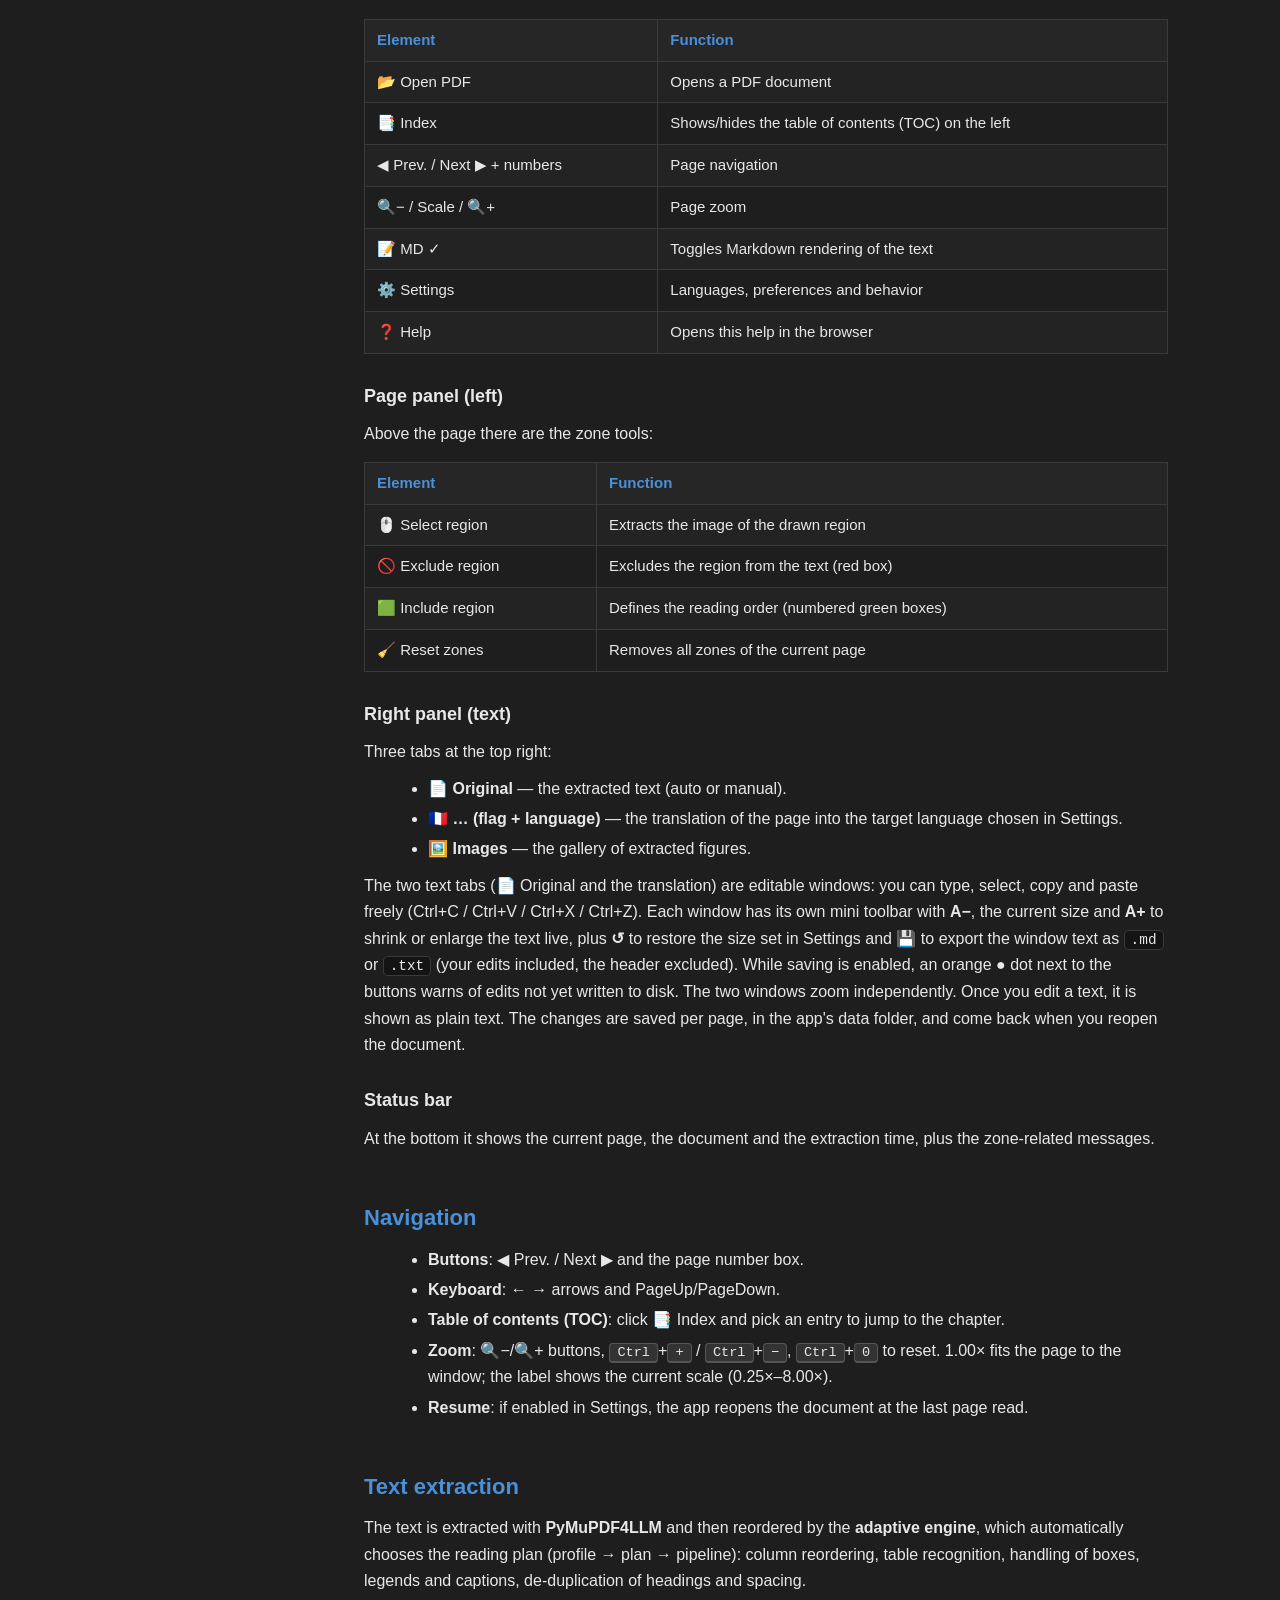
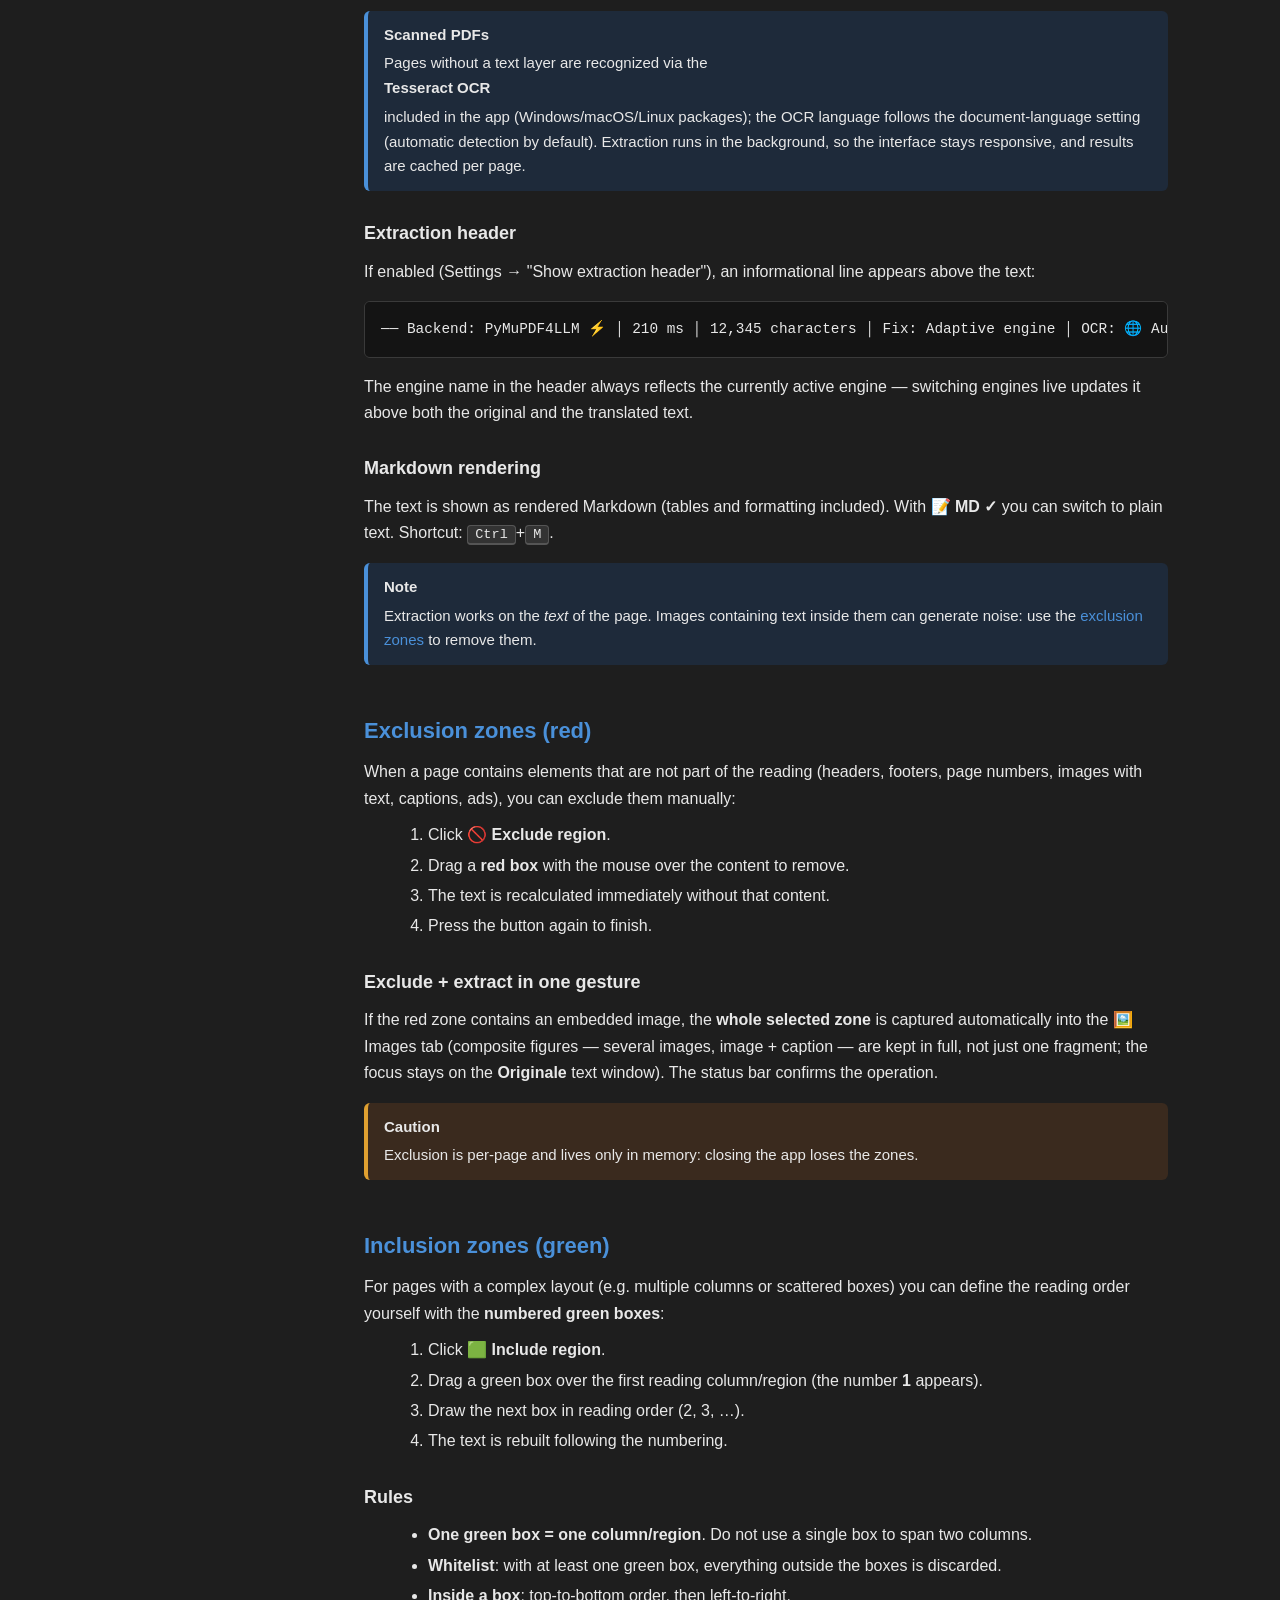
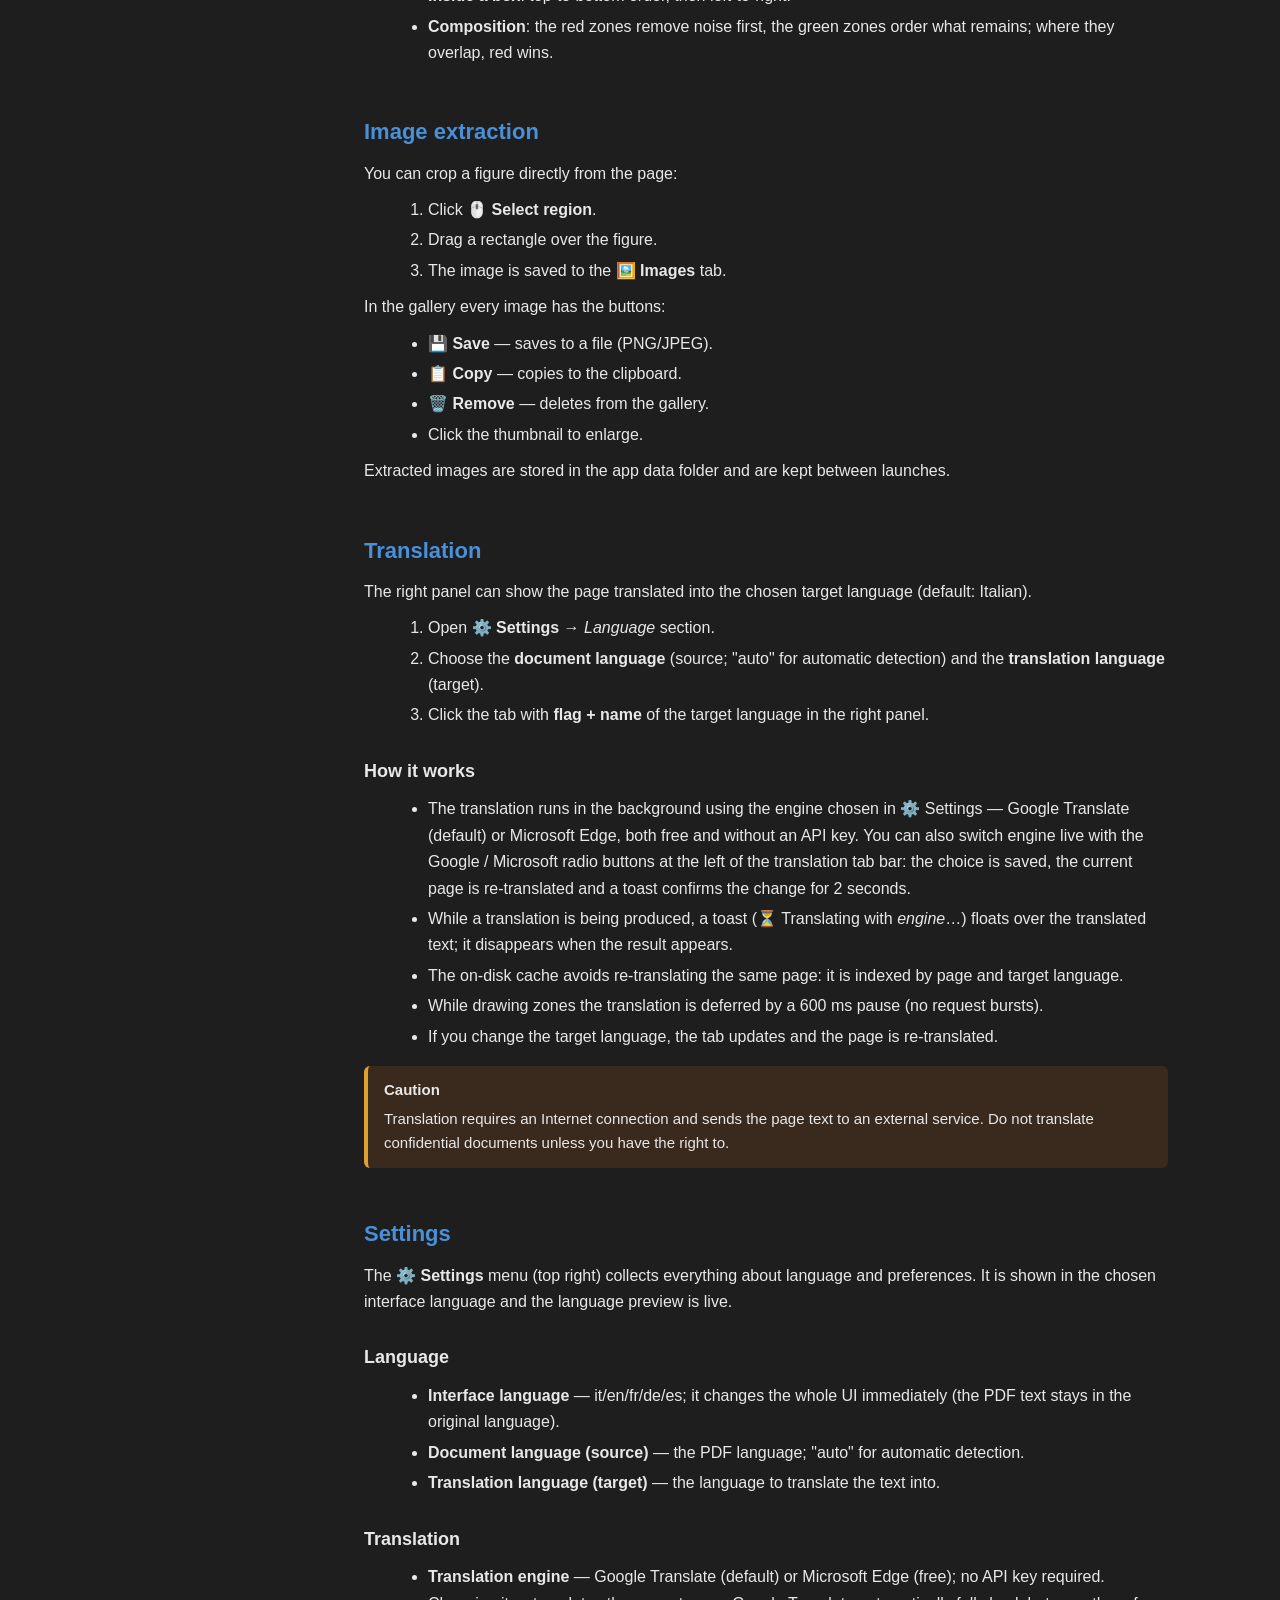
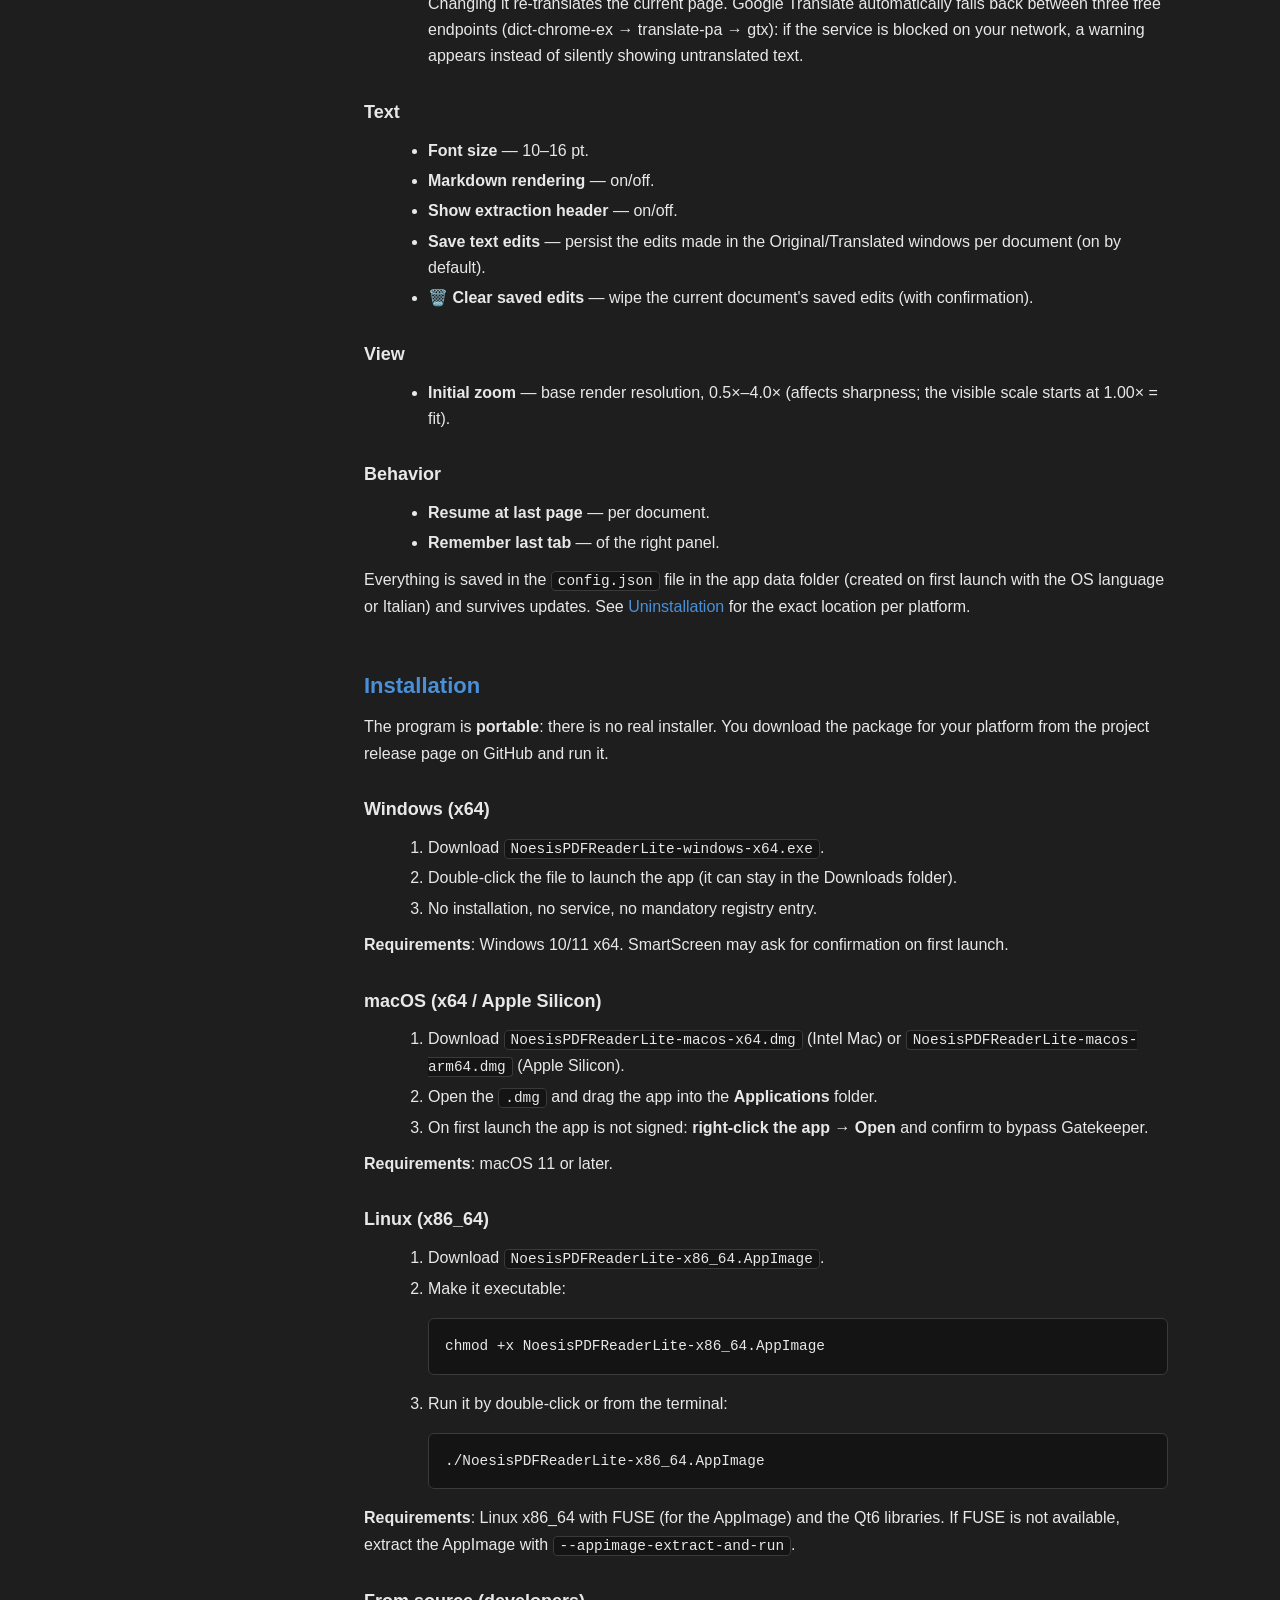
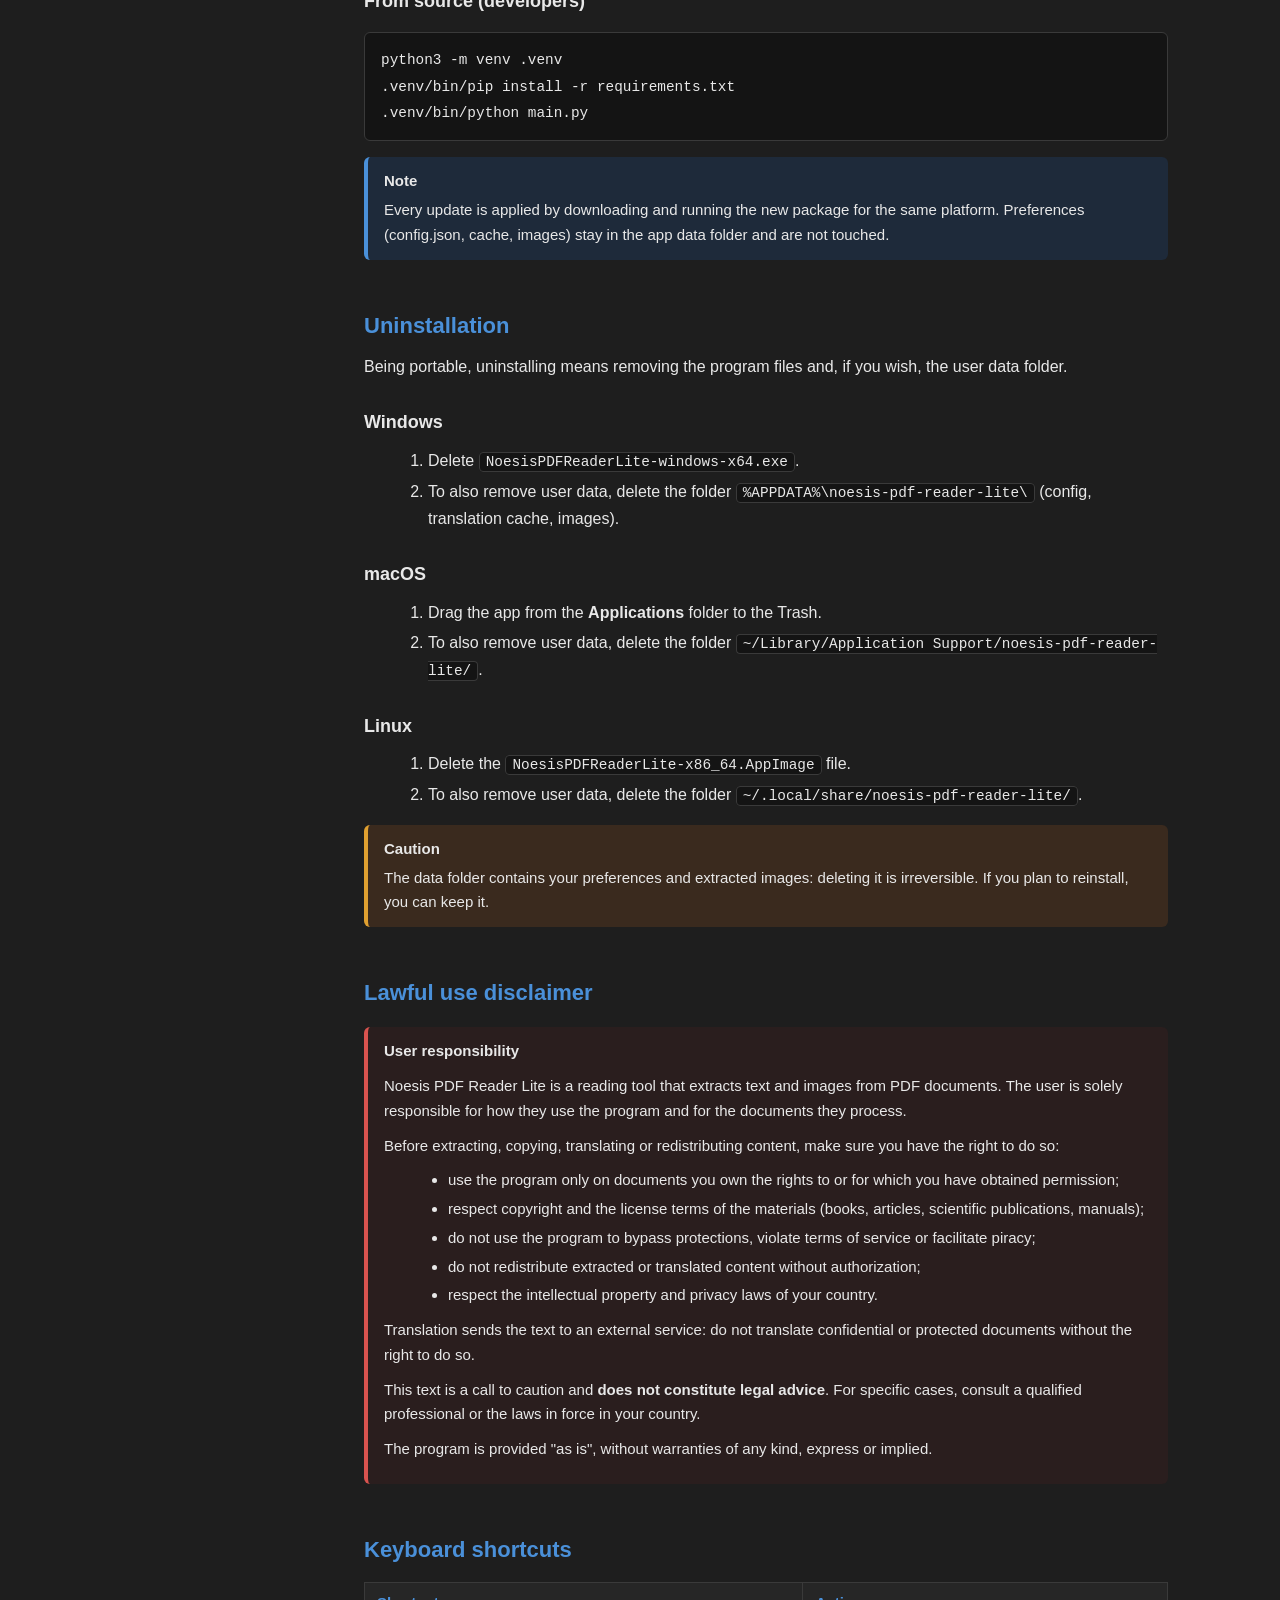
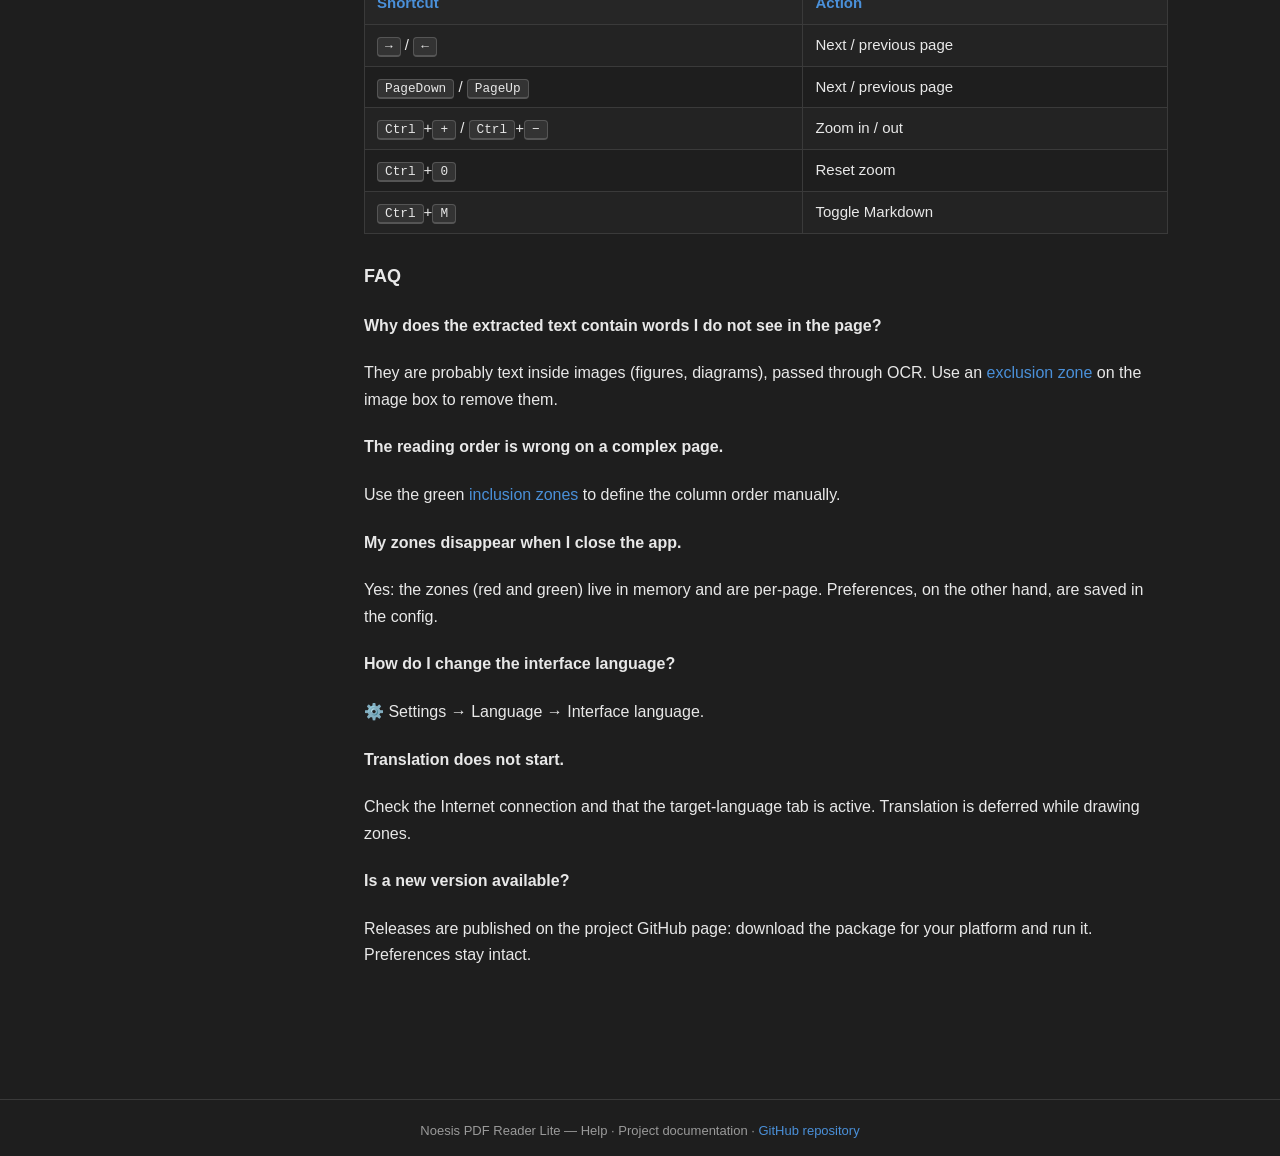
==== commit 0b92b3ec: "Release 0.24.0: fix motore Google (fallback a 3 endpoint), radio del motore e toast di traduzione - " ====
--- a/docs/help/en/index.html
+++ b/docs/help/en/index.html
@@ -199,6 +199,9 @@
       <p>If enabled (Settings → "Show extraction header"), an informational
       line appears above the text:</p>
       <pre><code>── Backend: PyMuPDF4LLM ⚡ │ 210 ms │ 12,345 characters │ Fix: Adaptive engine │ OCR: 🌐 Auto │ Transl: Google Translate ──</code></pre>
+      <p>The engine name in the header always reflects the
+      currently active engine — switching engines live updates it above both
+      the original and the translated text.</p>
 
       <h3>Markdown rendering</h3>
       <p>The text is shown as rendered Markdown (tables and formatting
@@ -298,7 +301,13 @@
       <ul>
         <li>The translation runs in the background using the engine chosen in
           ⚙️ Settings — Google Translate (default) or Microsoft Edge, both free
-          and without an API key.</li>
+          and without an API key. You can also switch engine live with the
+          Google / Microsoft radio buttons at the left of the translation tab
+          bar: the choice is saved, the current page is re-translated and a
+          toast confirms the change for 2 seconds.</li>
+        <li>While a translation is being produced, a toast (⏳ Translating with <em>engine</em>…)
+          floats over the translated text; it disappears when the result
+          appears.</li>
         <li>The on-disk cache avoids re-translating the same page: it is
           indexed by page and target language.</li>
         <li>While drawing zones the translation is deferred by a 600 ms pause
@@ -333,7 +342,10 @@
       <ul>
         <li><strong>Translation engine</strong> — Google Translate (default)
           or Microsoft Edge (free); no API key required. Changing it
-          re-translates the current page.</li>
+          re-translates the current page. Google Translate automatically falls
+          back between three free endpoints (dict-chrome-ex → translate-pa → gtx): if the
+          service is blocked on your network, a warning appears instead of
+          silently showing untranslated text.</li>
       </ul>
 
       <h3>Text</h3>
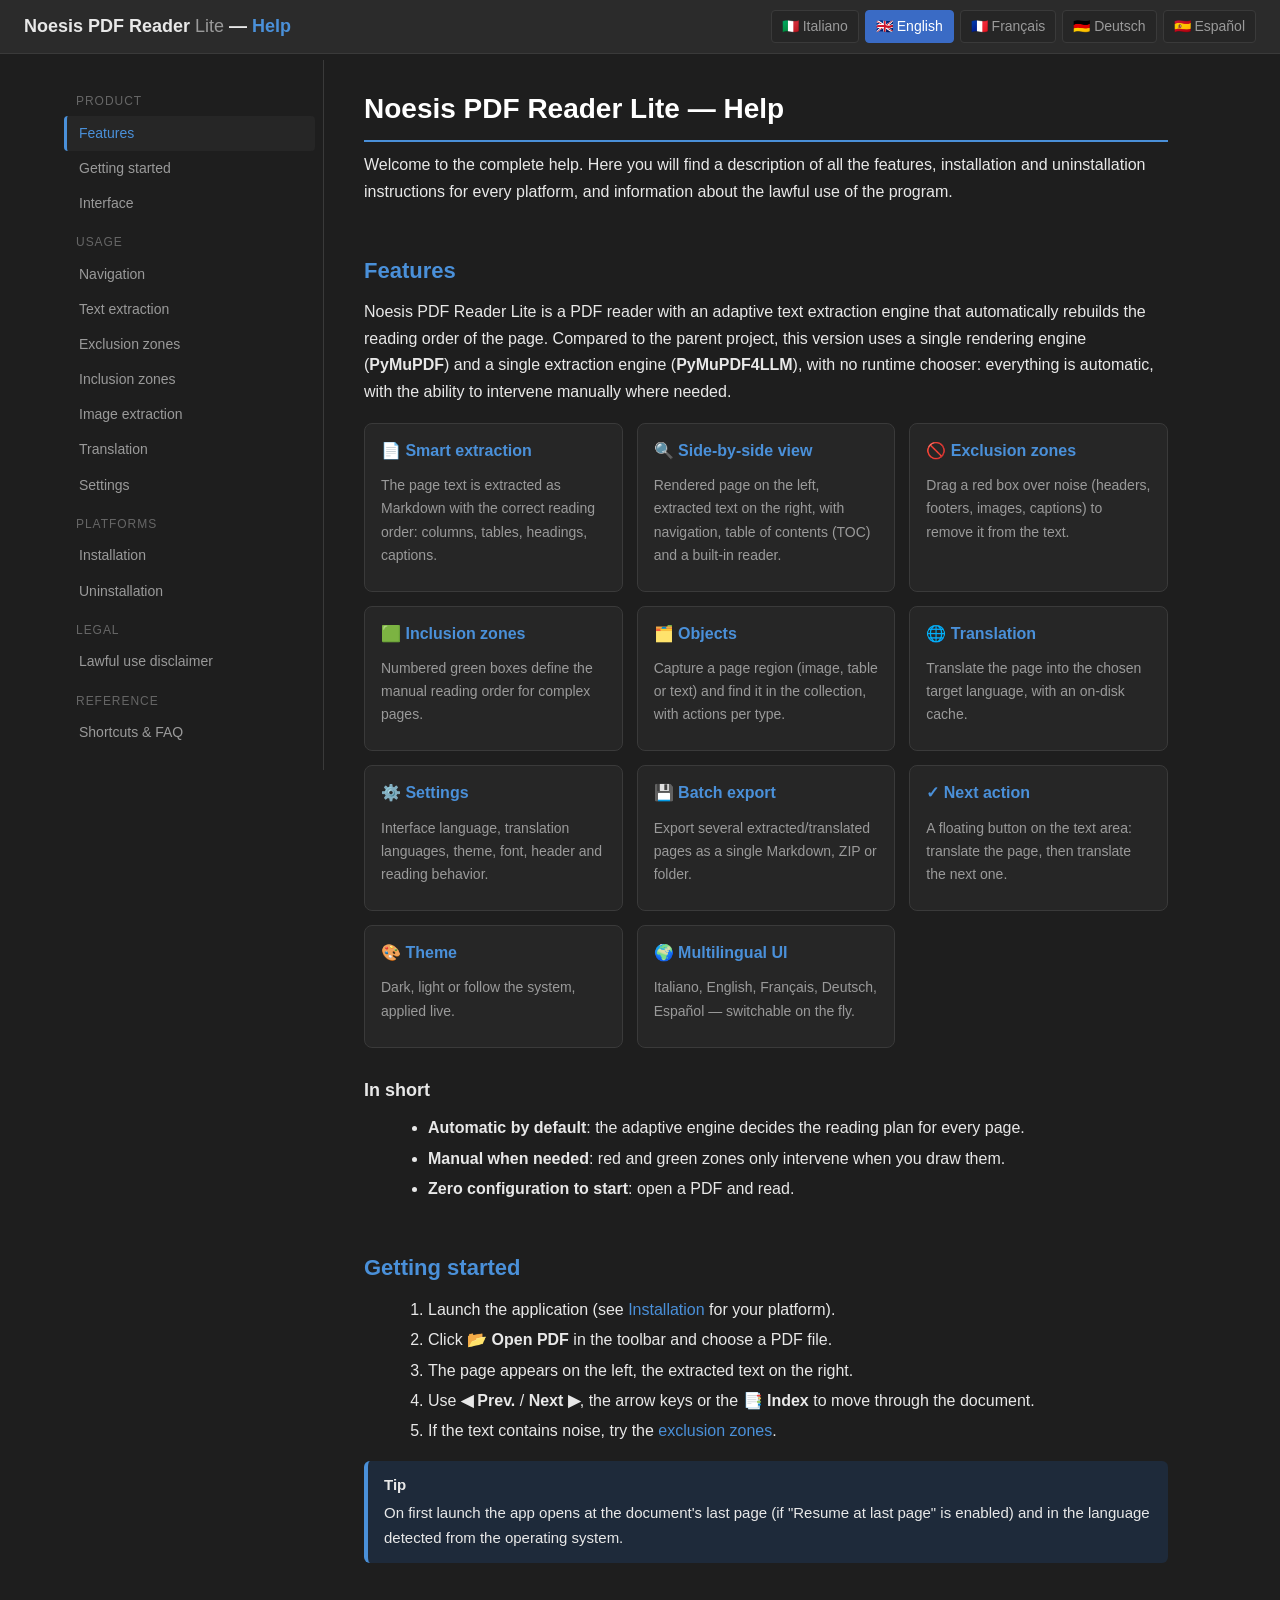
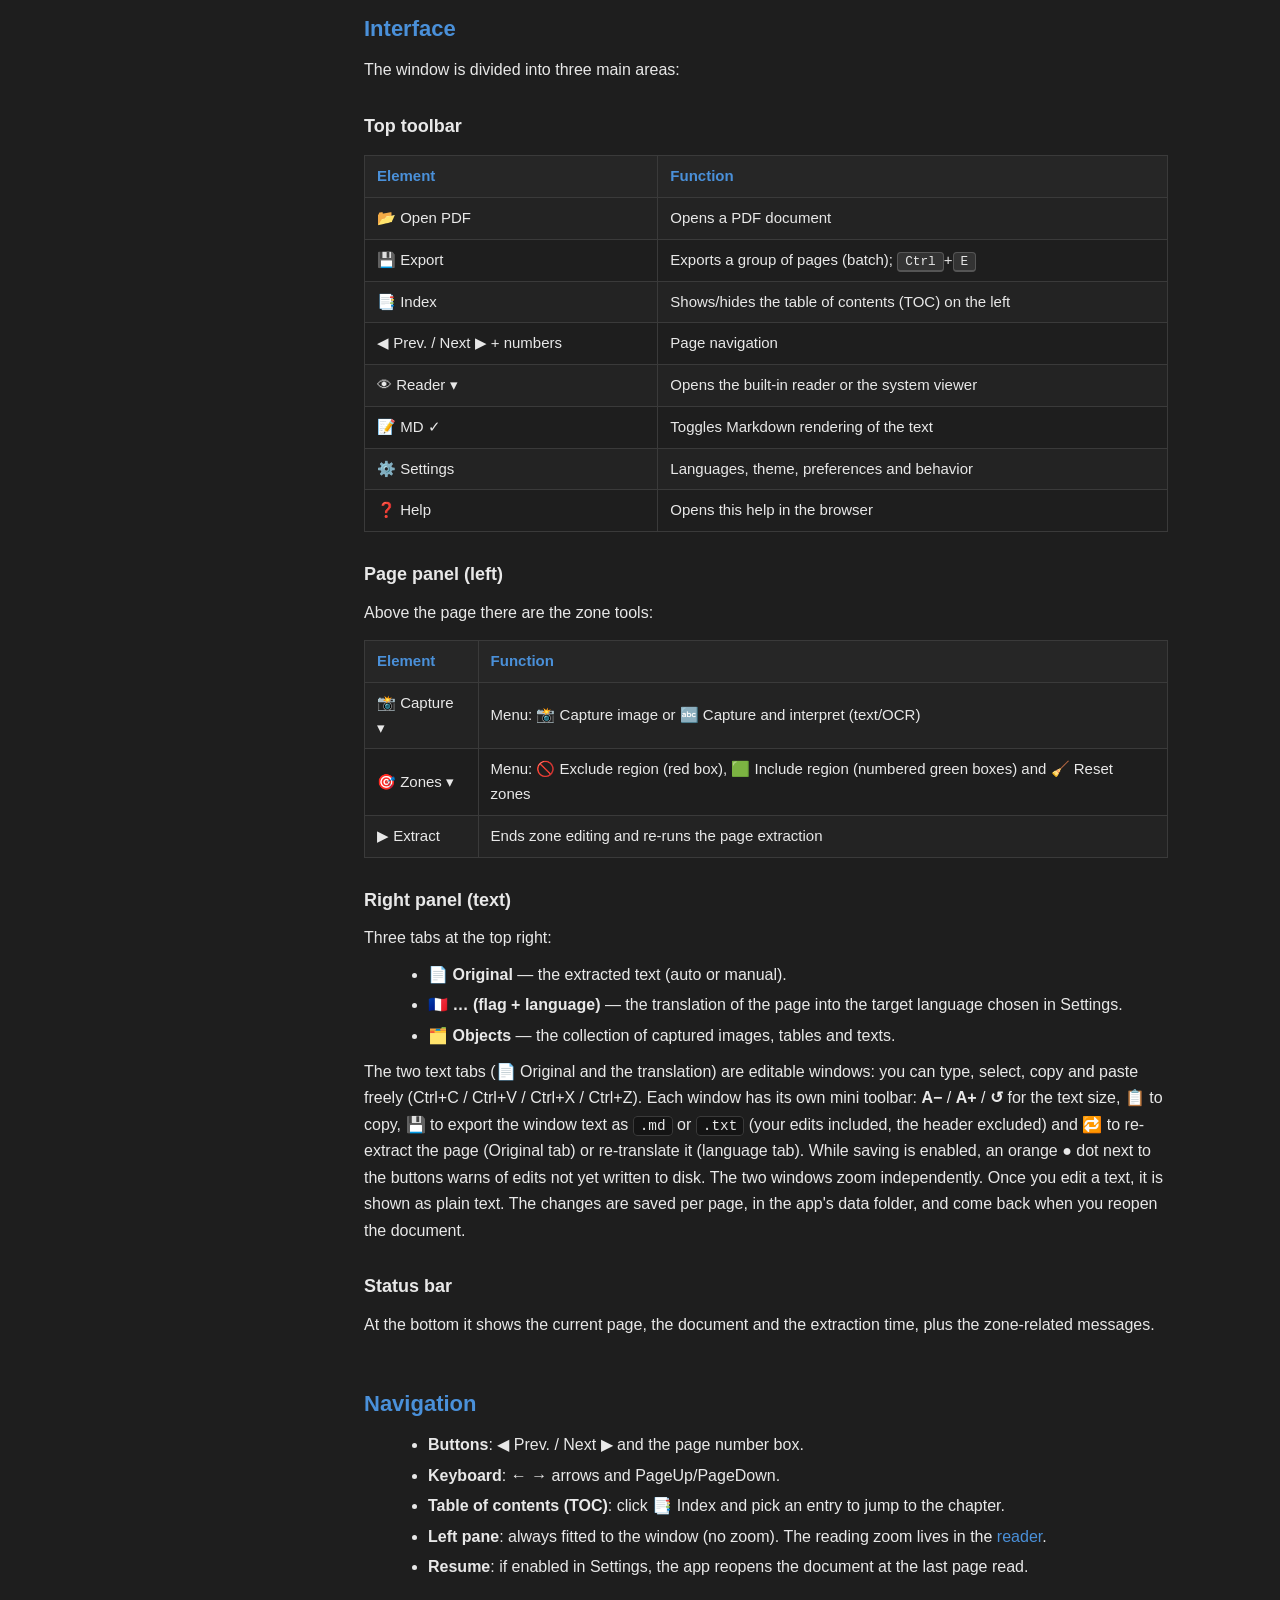
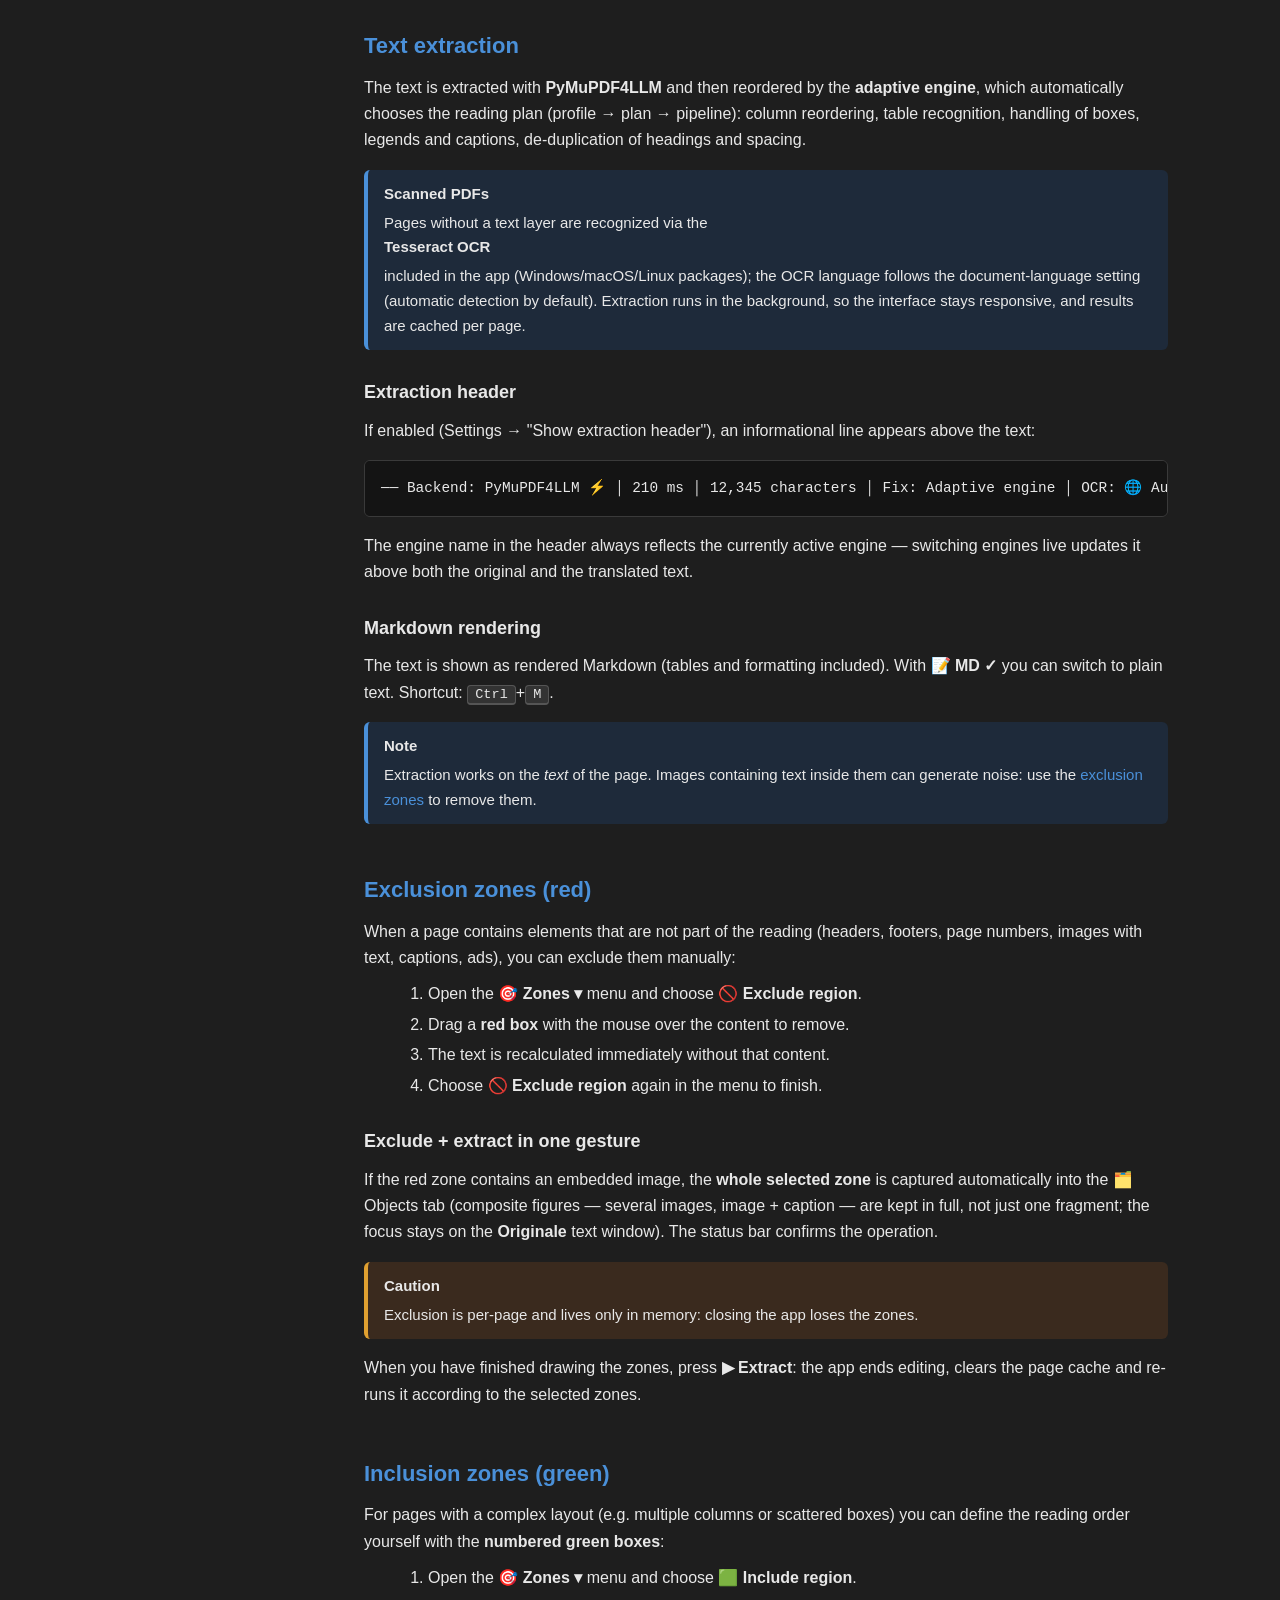
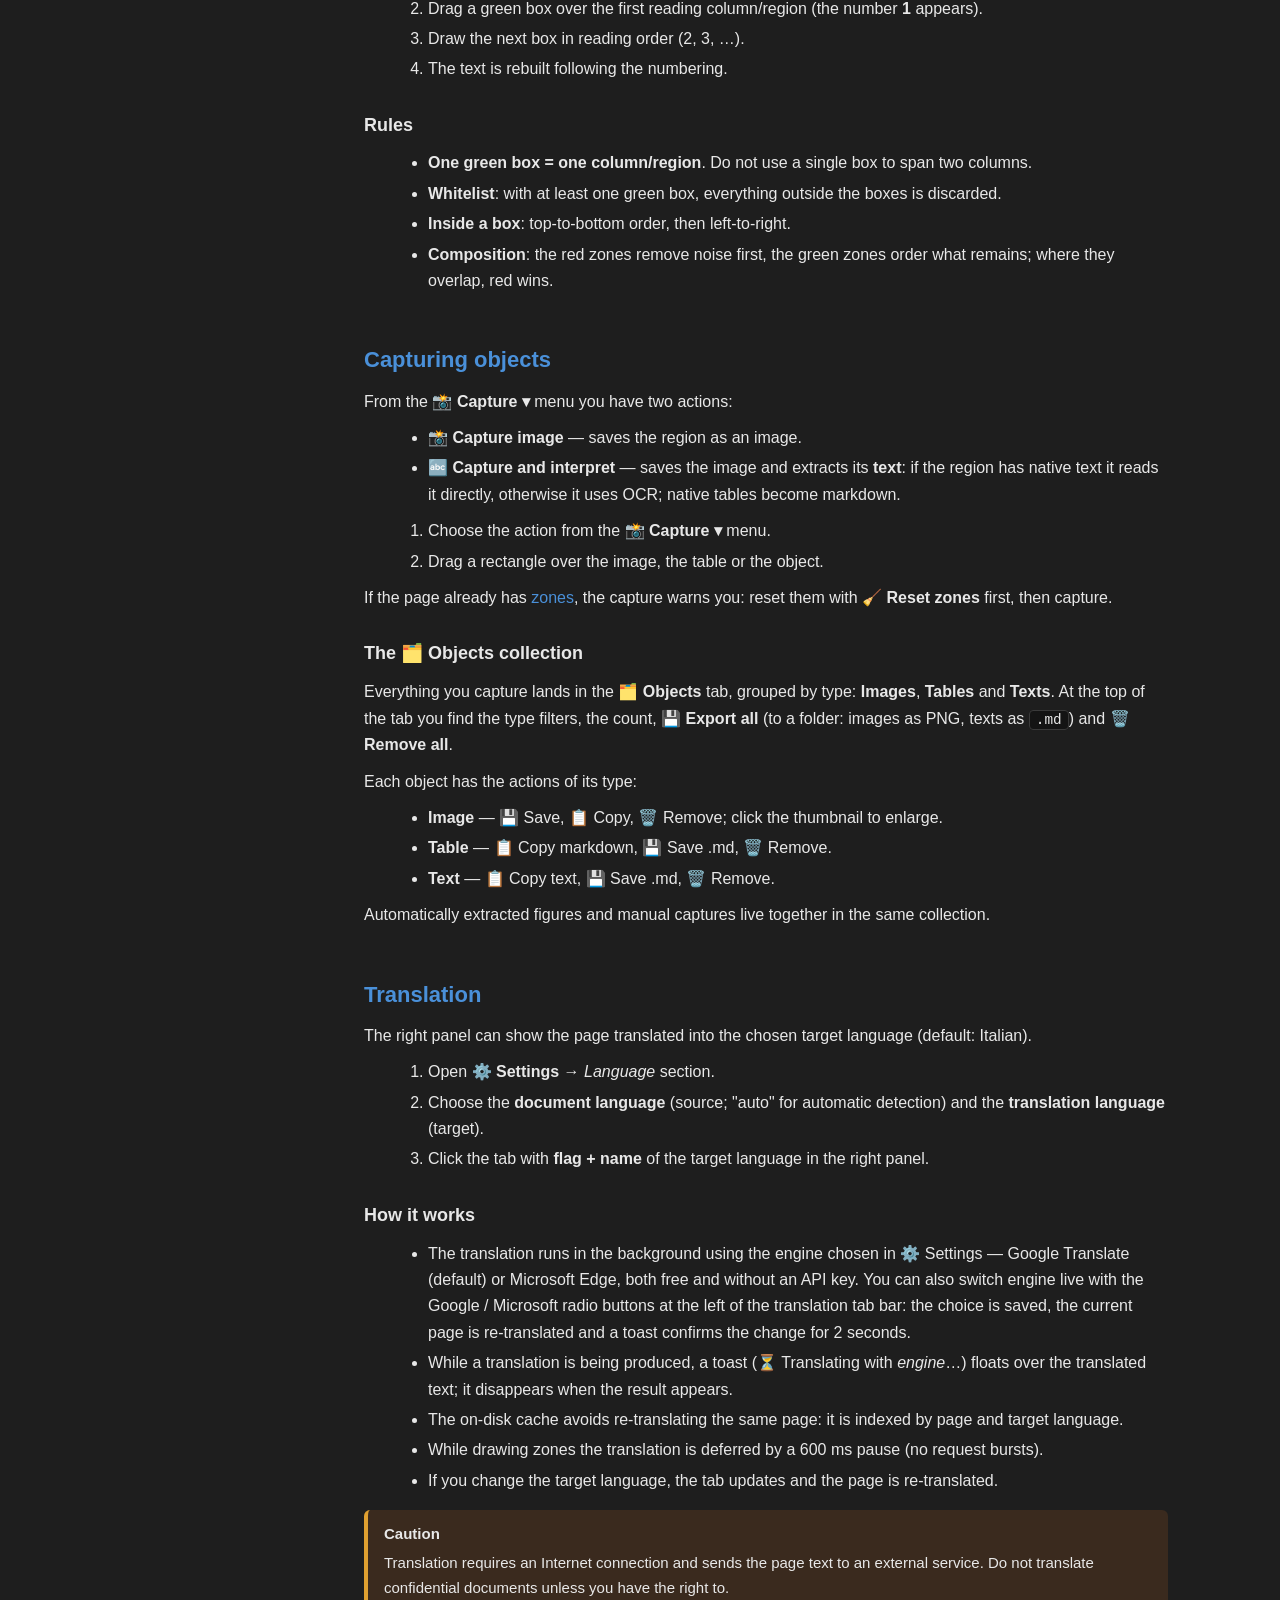
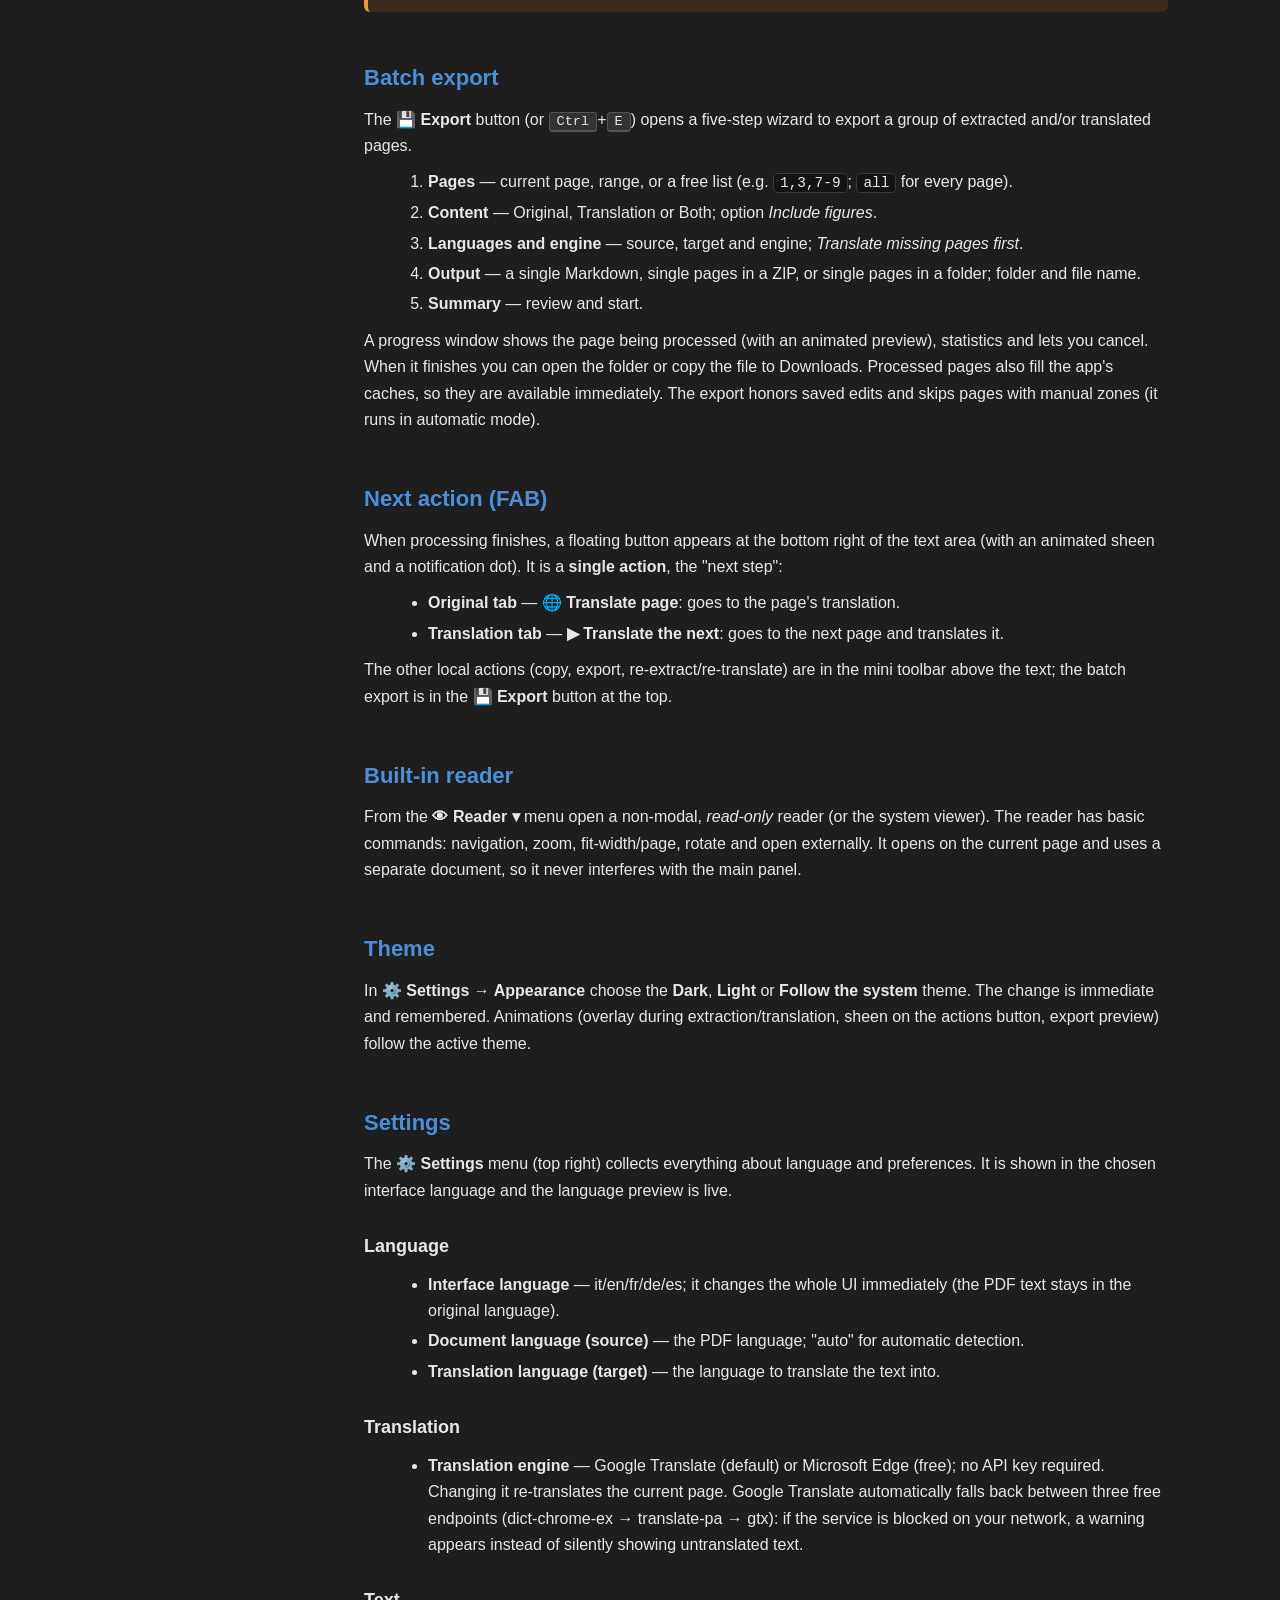
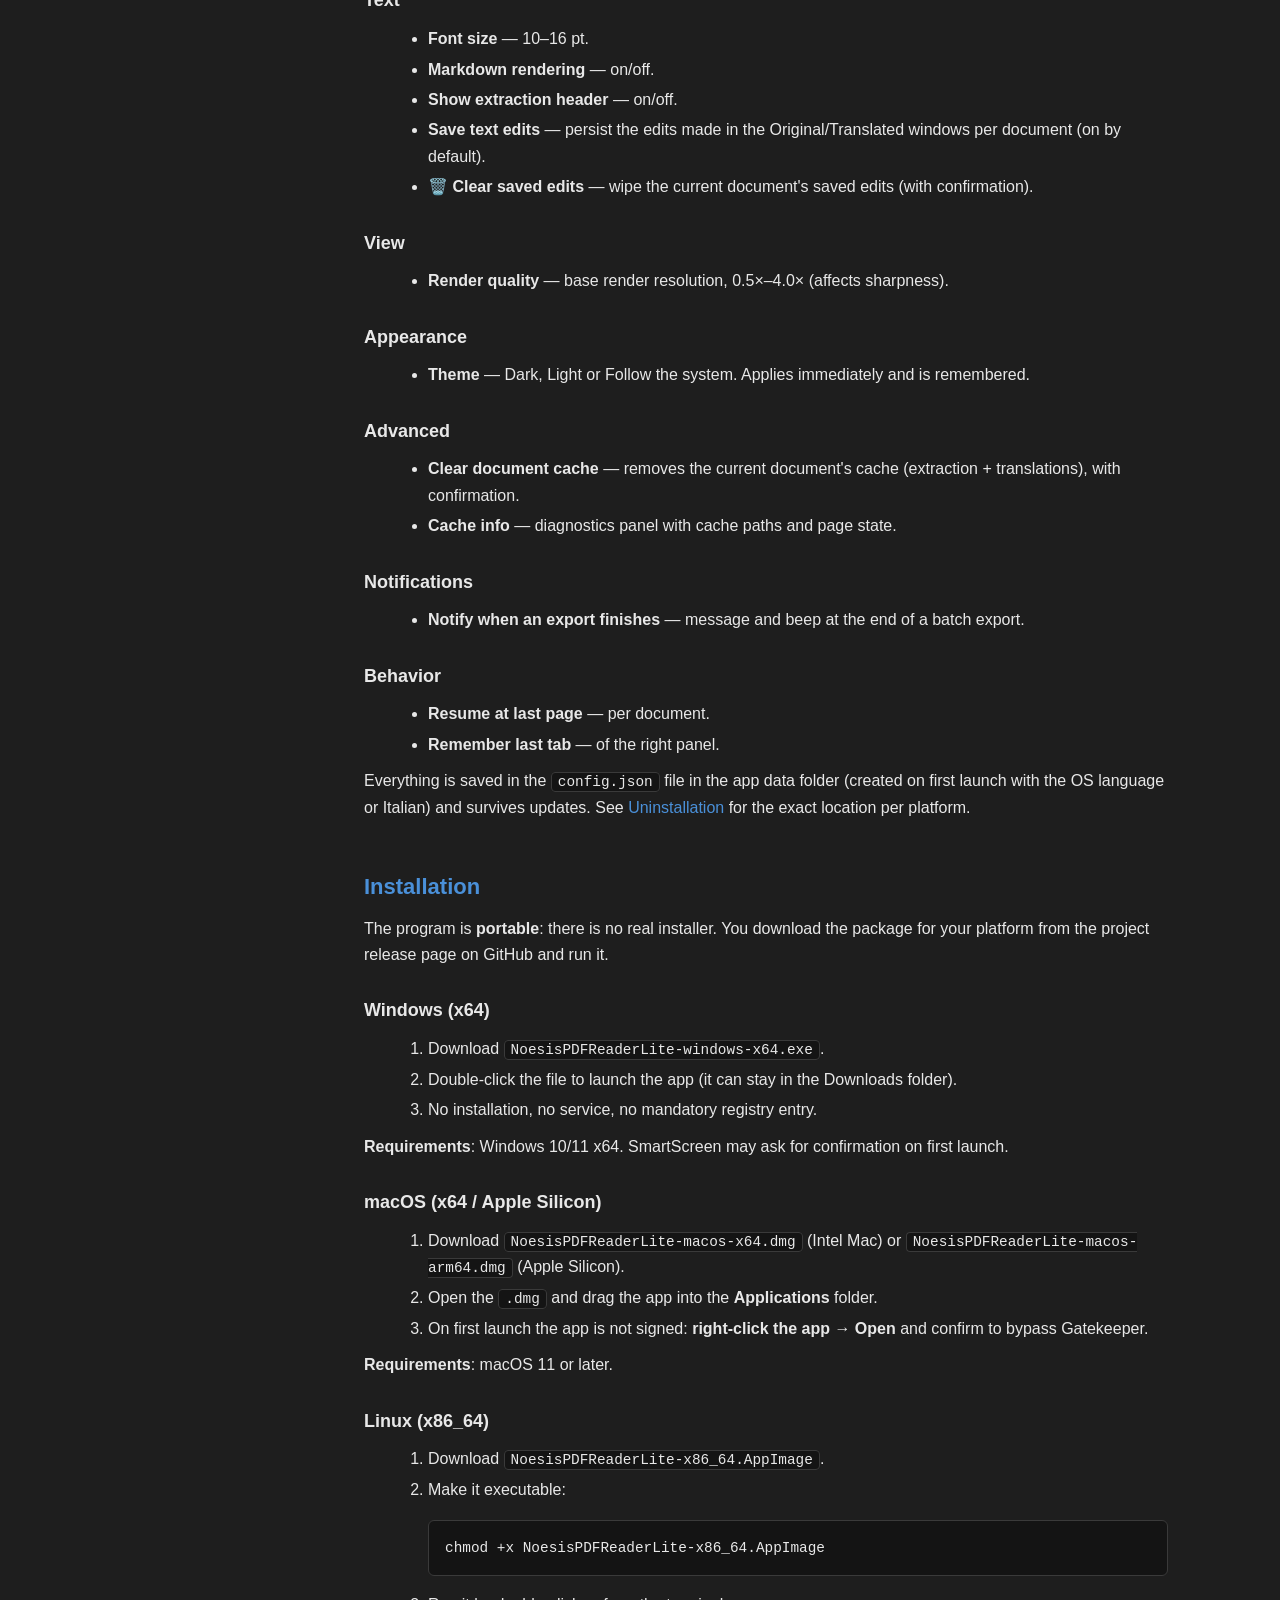
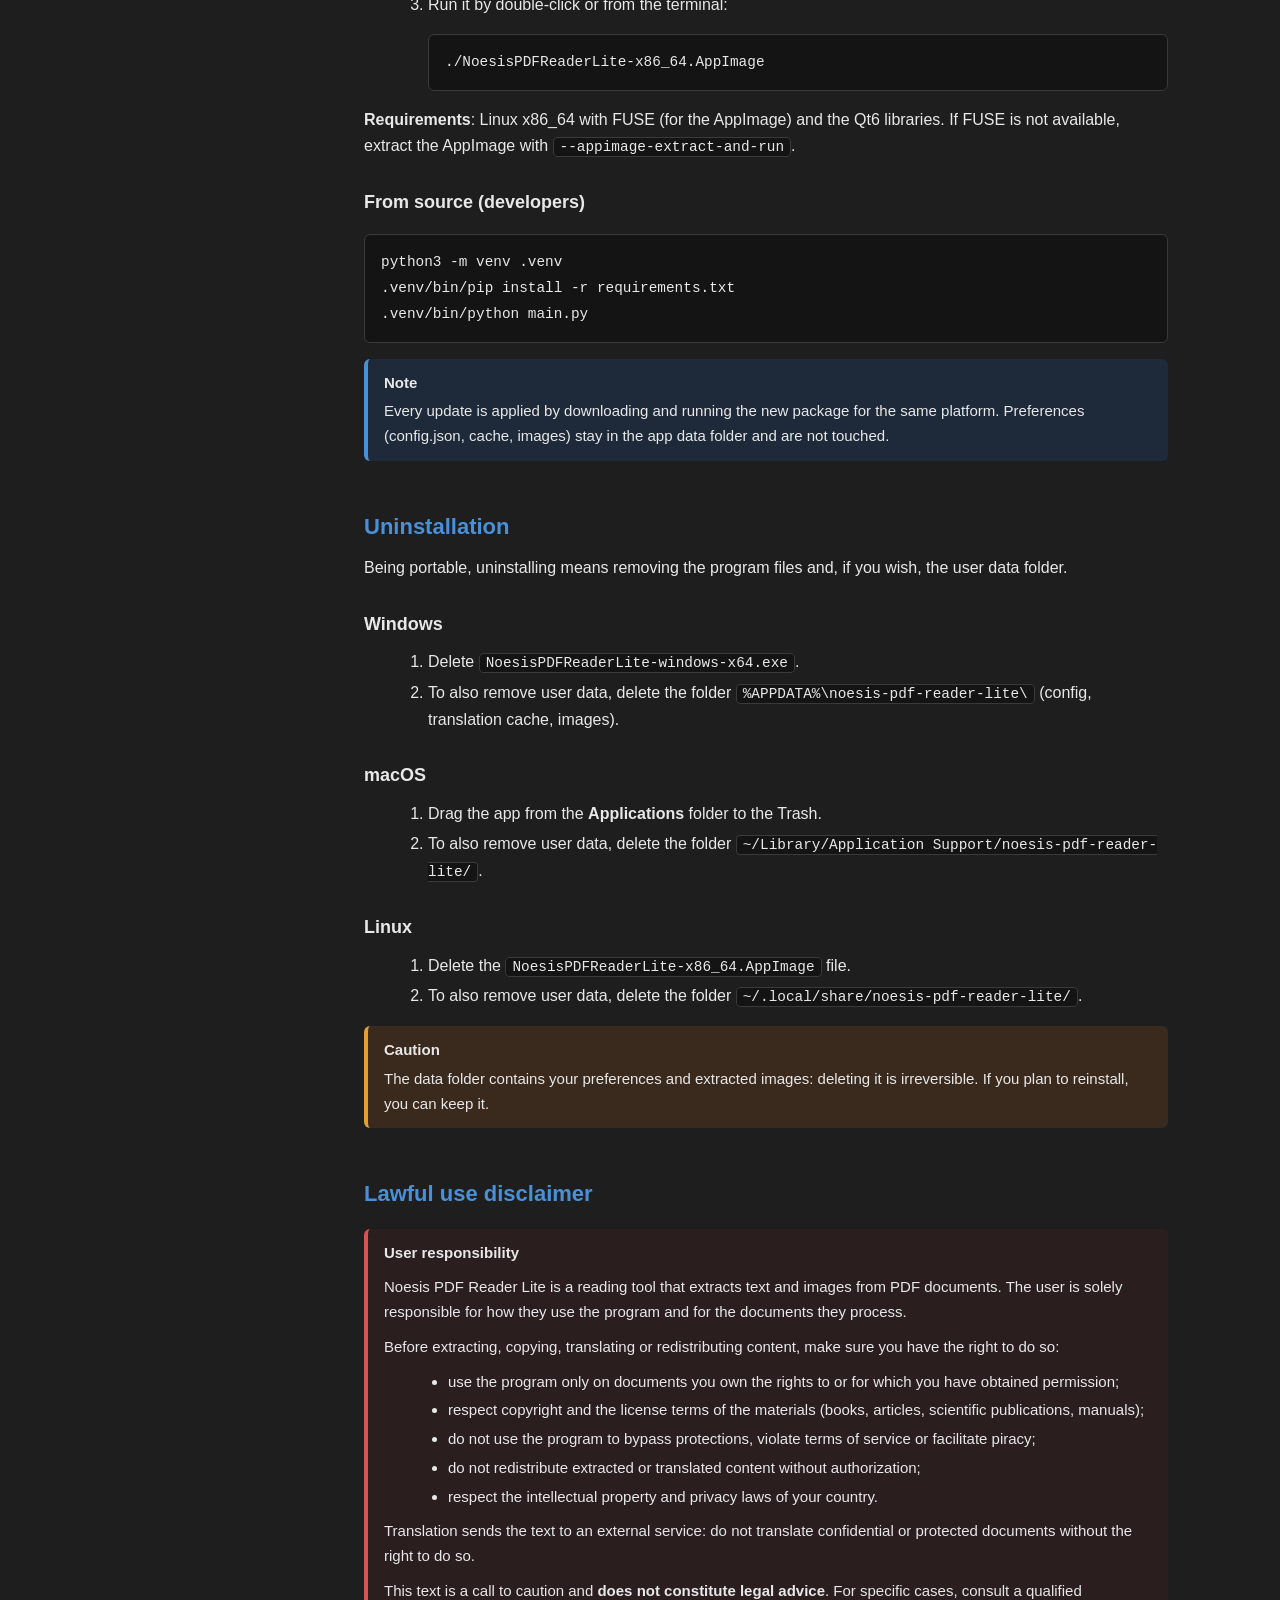
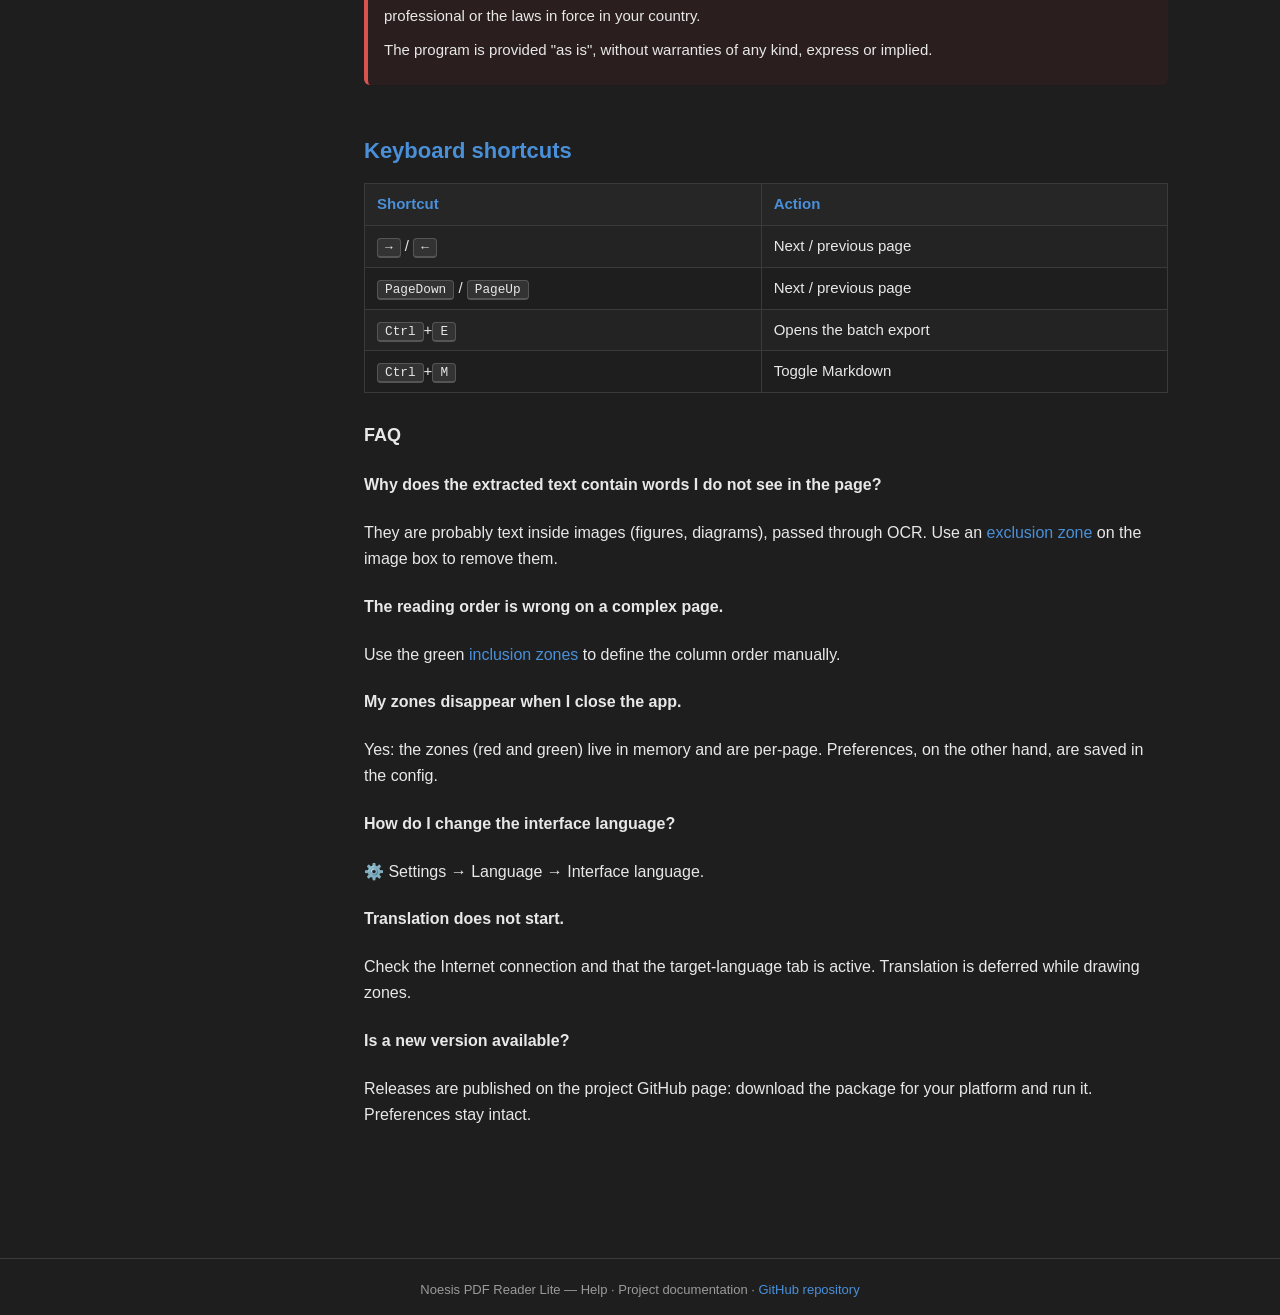
==== commit d52d9e70: "feat(ui): tab Oggetti tipizzata, CTA FAB e mini toolbar locali + harness - Allineamento UI al templa" ====
--- a/docs/help/en/index.html
+++ b/docs/help/en/index.html
@@ -65,19 +65,27 @@
           tables, headings, captions.</p></div>
         <div class="card"><h4>🔍 Side-by-side view</h4><p>Rendered page on the
           left, extracted text on the right, with navigation, table of
-          contents (TOC) and zoom.</p></div>
+          contents (TOC) and a built-in reader.</p></div>
         <div class="card"><h4>🚫 Exclusion zones</h4><p>Drag a red box over
           noise (headers, footers, images, captions) to remove it from the
           text.</p></div>
         <div class="card"><h4>🟩 Inclusion zones</h4><p>Numbered green boxes
           define the manual reading order for complex pages.</p></div>
-        <div class="card"><h4>🖼️ Image extraction</h4><p>Select a page region
-          and save the cropped figure to the gallery.</p></div>
+        <div class="card"><h4>🗂️ Objects</h4><p>Capture a page region (image,
+          table or text) and find it in the collection, with actions per
+          type.</p></div>
         <div class="card"><h4>🌐 Translation</h4><p>Translate the page into
           the chosen target language, with an on-disk cache.</p></div>
         <div class="card"><h4>⚙️ Settings</h4><p>Interface language,
-          translation languages, zoom, font, header and reading
+          translation languages, theme, font, header and reading
           behavior.</p></div>
+        <div class="card"><h4>💾 Batch export</h4><p>Export several
+          extracted/translated pages as a single Markdown, ZIP or
+          folder.</p></div>
+        <div class="card"><h4>✓ Next action</h4><p>A floating button on the
+          text area: translate the page, then translate the next one.</p></div>
+        <div class="card"><h4>🎨 Theme</h4><p>Dark, light or follow the system,
+          applied live.</p></div>
         <div class="card"><h4>🌍 Multilingual UI</h4><p>Italiano, English,
           Français, Deutsch, Español — switchable on the fly.</p></div>
       </div>
@@ -121,11 +129,12 @@
       <table>
         <tr><th>Element</th><th>Function</th></tr>
         <tr><td>📂 Open PDF</td><td>Opens a PDF document</td></tr>
+        <tr><td>💾 Export</td><td>Exports a group of pages (batch); <kbd>Ctrl</kbd>+<kbd>E</kbd></td></tr>
         <tr><td>📑 Index</td><td>Shows/hides the table of contents (TOC) on the left</td></tr>
         <tr><td>◀ Prev. / Next ▶ + numbers</td><td>Page navigation</td></tr>
-        <tr><td>🔍− / Scale / 🔍+</td><td>Page zoom</td></tr>
+        <tr><td>👁 Reader ▾</td><td>Opens the built-in reader or the system viewer</td></tr>
         <tr><td>📝 MD ✓</td><td>Toggles Markdown rendering of the text</td></tr>
-        <tr><td>⚙️ Settings</td><td>Languages, preferences and behavior</td></tr>
+        <tr><td>⚙️ Settings</td><td>Languages, theme, preferences and behavior</td></tr>
         <tr><td>❓ Help</td><td>Opens this help in the browser</td></tr>
       </table>
 
@@ -133,10 +142,9 @@
       <p>Above the page there are the zone tools:</p>
       <table>
         <tr><th>Element</th><th>Function</th></tr>
-        <tr><td>🖱️ Select region</td><td>Extracts the image of the drawn region</td></tr>
-        <tr><td>🚫 Exclude region</td><td>Excludes the region from the text (red box)</td></tr>
-        <tr><td>🟩 Include region</td><td>Defines the reading order (numbered green boxes)</td></tr>
-        <tr><td>🧹 Reset zones</td><td>Removes all zones of the current page</td></tr>
+        <tr><td>📸 Capture ▾</td><td>Menu: 📸 Capture image or 🔤 Capture and interpret (text/OCR)</td></tr>
+        <tr><td>🎯 Zones ▾</td><td>Menu: 🚫 Exclude region (red box), 🟩 Include region (numbered green boxes) and 🧹 Reset zones</td></tr>
+        <tr><td>▶ Extract</td><td>Ends zone editing and re-runs the page extraction</td></tr>
       </table>
 
       <h3>Right panel (text)</h3>
@@ -145,17 +153,19 @@
         <li><strong>📄 Original</strong> — the extracted text (auto or manual).</li>
         <li><strong>🇫🇷 … (flag + language)</strong> — the translation of the
           page into the target language chosen in Settings.</li>
-        <li><strong>🖼️ Images</strong> — the gallery of extracted figures.</li>
+        <li><strong>🗂️ Objects</strong> — the collection of captured images,
+          tables and texts.</li>
       </ul>
       <p>The two text tabs (📄 Original and the translation) are editable
       windows: you can type, select, copy and paste freely (Ctrl+C / Ctrl+V
-      / Ctrl+X / Ctrl+Z). Each window has its own mini toolbar with
-      <strong>A−</strong>, the current size and <strong>A+</strong> to shrink
-      or enlarge the text live, plus <strong>↺</strong> to restore the size
-      set in Settings and <strong>💾</strong> to export the window text as
-      <code>.md</code> or <code>.txt</code> (your edits included, the header
-      excluded). While saving is enabled, an orange <strong>●</strong> dot
-      next to the buttons warns of edits not yet written to disk. The two windows zoom independently. Once you edit a
+      / Ctrl+X / Ctrl+Z). Each window has its own mini toolbar:
+      <strong>A−</strong> / <strong>A+</strong> / <strong>↺</strong> for the
+      text size, <strong>📋</strong> to copy, <strong>💾</strong> to export the
+      window text as <code>.md</code> or <code>.txt</code> (your edits
+      included, the header excluded) and <strong>🔁</strong> to re-extract the
+      page (Original tab) or re-translate it (language tab). While saving is
+      enabled, an orange <strong>●</strong> dot next to the buttons warns of
+      edits not yet written to disk. The two windows zoom independently. Once you edit a
       text, it is shown as plain text. The changes are saved per page, in
       the app's data folder, and come back when you reopen the document.</p>
 
@@ -171,10 +181,8 @@
         <li><strong>Keyboard</strong>: ← → arrows and PageUp/PageDown.</li>
         <li><strong>Table of contents (TOC)</strong>: click 📑 Index and pick
           an entry to jump to the chapter.</li>
-        <li><strong>Zoom</strong>: 🔍−/🔍+ buttons, <kbd>Ctrl</kbd>+<kbd>+</kbd> /
-          <kbd>Ctrl</kbd>+<kbd>−</kbd>, <kbd>Ctrl</kbd>+<kbd>0</kbd> to
-          reset. 1.00× fits the page to the window; the label shows the
-          current scale (0.25×–8.00×).</li>
+        <li><strong>Left pane</strong>: always fitted to the window (no zoom).
+          The reading zoom lives in the <a href="#reader">reader</a>.</li>
         <li><strong>Resume</strong>: if enabled in Settings, the app reopens
           the document at the last page read.</li>
       </ul>
@@ -220,16 +228,18 @@
       (headers, footers, page numbers, images with text, captions, ads), you
       can exclude them manually:</p>
       <ol>
-        <li>Click <strong>🚫 Exclude region</strong>.</li>
+        <li>Open the <strong>🎯 Zones ▾</strong> menu and choose
+          <strong>🚫 Exclude region</strong>.</li>
         <li>Drag a <strong>red box</strong> with the mouse over the content to
           remove.</li>
         <li>The text is recalculated immediately without that content.</li>
-        <li>Press the button again to finish.</li>
+        <li>Choose <strong>🚫 Exclude region</strong> again in the menu to
+          finish.</li>
       </ol>
 
       <h3>Exclude + extract in one gesture</h3>
       <p>If the red zone contains an embedded image, the <strong>whole
-      selected zone</strong> is captured automatically into the 🖼️ Images
+      selected zone</strong> is captured automatically into the 🗂️ Objects
       tab (composite figures — several images, image + caption — are kept
       in full, not just one fragment; the focus stays on the
       <strong>Originale</strong> text window). The status bar confirms the
@@ -238,6 +248,10 @@
       <div class="warning"><strong>Caution</strong> Exclusion is per-page and
         lives only in memory: closing the app loses the zones.</div>
 
+      <p>When you have finished drawing the zones, press <strong>▶ Extract</strong>:
+      the app ends editing, clears the page cache and re-runs it according to
+      the selected zones.</p>
+
       <!-- ═══════════════ INCLUSION ZONES ═══════════════ -->
 
       <h2 id="zones-include">Inclusion zones (green)</h2>
@@ -245,7 +259,8 @@
       boxes) you can define the reading order yourself with the
       <strong>numbered green boxes</strong>:</p>
       <ol>
-        <li>Click <strong>🟩 Include region</strong>.</li>
+        <li>Open the <strong>🎯 Zones ▾</strong> menu and choose
+          <strong>🟩 Include region</strong>.</li>
         <li>Drag a green box over the first reading column/region (the number
           <strong>1</strong> appears).</li>
         <li>Draw the next box in reading order (2, 3, …).</li>
@@ -266,22 +281,39 @@
 
       <!-- ═══════════════ IMAGE EXTRACTION ═══════════════ -->
 
-      <h2 id="images">Image extraction</h2>
-      <p>You can crop a figure directly from the page:</p>
-      <ol>
-        <li>Click <strong>🖱️ Select region</strong>.</li>
-        <li>Drag a rectangle over the figure.</li>
-        <li>The image is saved to the <strong>🖼️ Images</strong> tab.</li>
-      </ol>
-      <p>In the gallery every image has the buttons:</p>
-      <ul>
-        <li><strong>💾 Save</strong> — saves to a file (PNG/JPEG).</li>
-        <li><strong>📋 Copy</strong> — copies to the clipboard.</li>
-        <li><strong>🗑️ Remove</strong> — deletes from the gallery.</li>
-        <li>Click the thumbnail to enlarge.</li>
-      </ul>
-      <p>Extracted images are stored in the app data folder and are kept
-      between launches.</p>
+      <h2 id="images">Capturing objects</h2>
+      <p>From the <strong>📸 Capture ▾</strong> menu you have two actions:</p>
+      <ul>
+        <li><strong>📸 Capture image</strong> — saves the region as an
+          image.</li>
+        <li><strong>🔤 Capture and interpret</strong> — saves the image and
+          extracts its <strong>text</strong>: if the region has native text it
+          reads it directly, otherwise it uses OCR; native tables become
+          markdown.</li>
+      </ul>
+      <ol>
+        <li>Choose the action from the <strong>📸 Capture ▾</strong> menu.</li>
+        <li>Drag a rectangle over the image, the table or the object.</li>
+      </ol>
+      <p>If the page already has <a href="#zones-exclude">zones</a>, the
+      capture warns you: reset them with <strong>🧹 Reset zones</strong> first,
+      then capture.</p>
+
+      <h3>The 🗂️ Objects collection</h3>
+      <p>Everything you capture lands in the <strong>🗂️ Objects</strong> tab,
+      grouped by type: <strong>Images</strong>, <strong>Tables</strong> and
+      <strong>Texts</strong>. At the top of the tab you find the type filters,
+      the count, <strong>💾 Export all</strong> (to a folder: images as PNG,
+      texts as <code>.md</code>) and <strong>🗑️ Remove all</strong>.</p>
+      <p>Each object has the actions of its type:</p>
+      <ul>
+        <li><strong>Image</strong> — 💾 Save, 📋 Copy, 🗑️ Remove; click the
+          thumbnail to enlarge.</li>
+        <li><strong>Table</strong> — 📋 Copy markdown, 💾 Save .md, 🗑️ Remove.</li>
+        <li><strong>Text</strong> — 📋 Copy text, 💾 Save .md, 🗑️ Remove.</li>
+      </ul>
+      <p>Automatically extracted figures and manual captures live together in
+      the same collection.</p>
 
       <!-- ═══════════════ TRANSLATION ═══════════════ -->
 
@@ -320,6 +352,57 @@
         Internet connection and sends the page text to an external service. Do
         not translate confidential documents unless you have the right to.</div>
 
+      <!-- ═══════════════ ACTIONS AND EXPORT ═══════════════ -->
+
+      <h2 id="batch">Batch export</h2>
+      <p>The <strong>💾 Export</strong> button (or <kbd>Ctrl</kbd>+<kbd>E</kbd>)
+      opens a five-step wizard to export a group of extracted and/or translated
+      pages.</p>
+      <ol>
+        <li><strong>Pages</strong> — current page, range, or a free list
+          (e.g. <code>1,3,7-9</code>; <code>all</code> for every page).</li>
+        <li><strong>Content</strong> — Original, Translation or Both; option
+          <em>Include figures</em>.</li>
+        <li><strong>Languages and engine</strong> — source, target and engine;
+          <em>Translate missing pages first</em>.</li>
+        <li><strong>Output</strong> — a single Markdown, single pages in a ZIP,
+          or single pages in a folder; folder and file name.</li>
+        <li><strong>Summary</strong> — review and start.</li>
+      </ol>
+      <p>A progress window shows the page being processed (with an animated
+      preview), statistics and lets you cancel. When it finishes you can open
+      the folder or copy the file to Downloads. Processed pages also fill the
+      app's caches, so they are available immediately. The export honors saved
+      edits and skips pages with manual zones (it runs in automatic mode).</p>
+
+      <h2 id="page-actions">Next action (FAB)</h2>
+      <p>When processing finishes, a floating button appears at the bottom right
+      of the text area (with an animated sheen and a notification dot). It is a
+      <strong>single action</strong>, the "next step":</p>
+      <ul>
+        <li><strong>Original tab</strong> — <strong>🌐 Translate page</strong>:
+          goes to the page's translation.</li>
+        <li><strong>Translation tab</strong> — <strong>▶ Translate the
+          next</strong>: goes to the next page and translates it.</li>
+      </ul>
+      <p>The other local actions (copy, export, re-extract/re-translate) are in
+      the mini toolbar above the text; the batch export is in the
+      <strong>💾 Export</strong> button at the top.</p>
+
+      <h2 id="reader">Built-in reader</h2>
+      <p>From the <strong>👁 Reader ▾</strong> menu open a non-modal,
+      <em>read-only</em> reader (or the system viewer). The reader has basic
+      commands: navigation, zoom, fit-width/page, rotate and open externally. It
+      opens on the current page and uses a separate document, so it never
+      interferes with the main panel.</p>
+
+      <h2 id="theme">Theme</h2>
+      <p>In <strong>⚙️ Settings → Appearance</strong> choose the
+      <strong>Dark</strong>, <strong>Light</strong> or <strong>Follow the
+      system</strong> theme. The change is immediate and remembered. Animations
+      (overlay during extraction/translation, sheen on the actions button,
+      export preview) follow the active theme.</p>
+
       <!-- ═══════════════ SETTINGS ═══════════════ -->
 
       <h2 id="settings">Settings</h2>
@@ -361,8 +444,28 @@
 
       <h3>View</h3>
       <ul>
-        <li><strong>Initial zoom</strong> — base render resolution, 0.5×–4.0×
-          (affects sharpness; the visible scale starts at 1.00× = fit).</li>
+        <li><strong>Render quality</strong> — base render resolution,
+          0.5×–4.0× (affects sharpness).</li>
+      </ul>
+
+      <h3>Appearance</h3>
+      <ul>
+        <li><strong>Theme</strong> — Dark, Light or Follow the system. Applies
+          immediately and is remembered.</li>
+      </ul>
+
+      <h3>Advanced</h3>
+      <ul>
+        <li><strong>Clear document cache</strong> — removes the current
+          document's cache (extraction + translations), with confirmation.</li>
+        <li><strong>Cache info</strong> — diagnostics panel with cache paths and
+          page state.</li>
+      </ul>
+
+      <h3>Notifications</h3>
+      <ul>
+        <li><strong>Notify when an export finishes</strong> — message and beep
+          at the end of a batch export.</li>
       </ul>
 
       <h3>Behavior</h3>
@@ -499,8 +602,7 @@
         <tr><th>Shortcut</th><th>Action</th></tr>
         <tr><td><kbd>→</kbd> / <kbd>←</kbd></td><td>Next / previous page</td></tr>
         <tr><td><kbd>PageDown</kbd> / <kbd>PageUp</kbd></td><td>Next / previous page</td></tr>
-        <tr><td><kbd>Ctrl</kbd>+<kbd>+</kbd> / <kbd>Ctrl</kbd>+<kbd>−</kbd></td><td>Zoom in / out</td></tr>
-        <tr><td><kbd>Ctrl</kbd>+<kbd>0</kbd></td><td>Reset zoom</td></tr>
+        <tr><td><kbd>Ctrl</kbd>+<kbd>E</kbd></td><td>Opens the batch export</td></tr>
         <tr><td><kbd>Ctrl</kbd>+<kbd>M</kbd></td><td>Toggle Markdown</td></tr>
       </table>
 
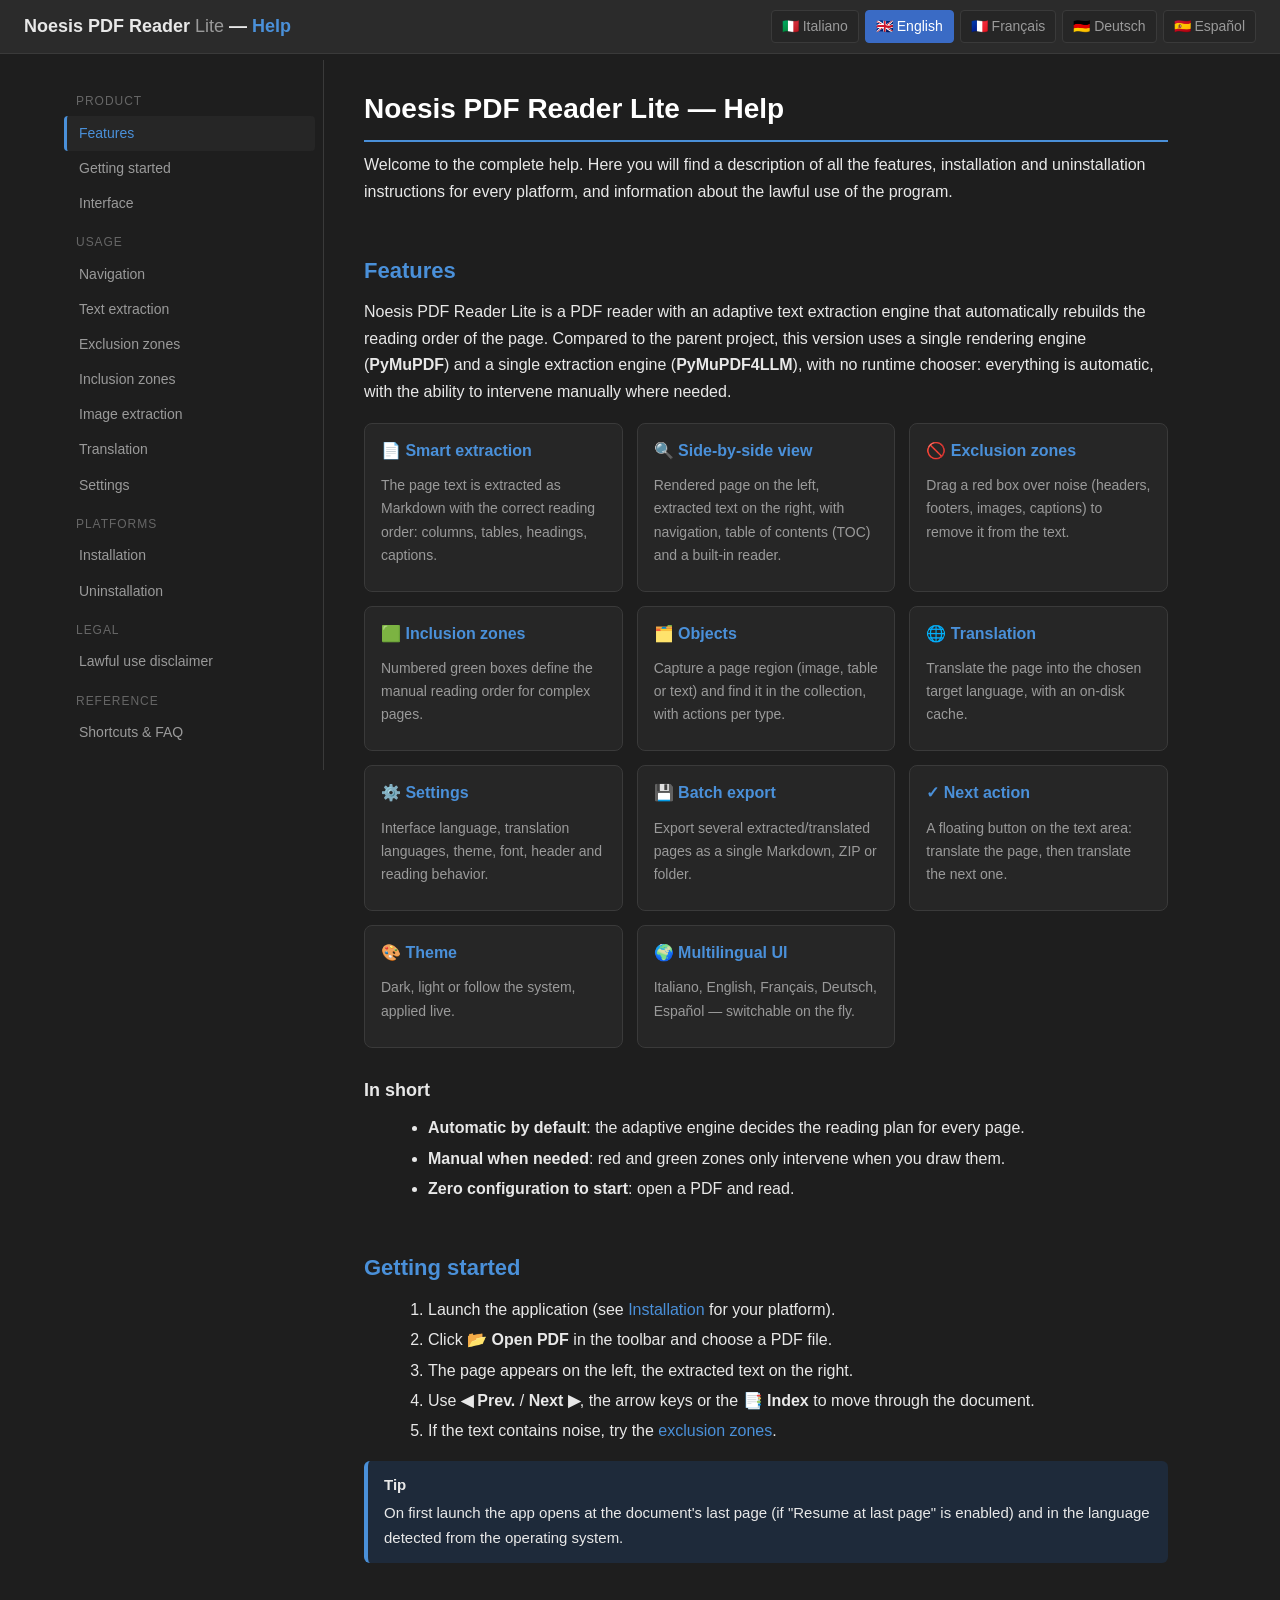
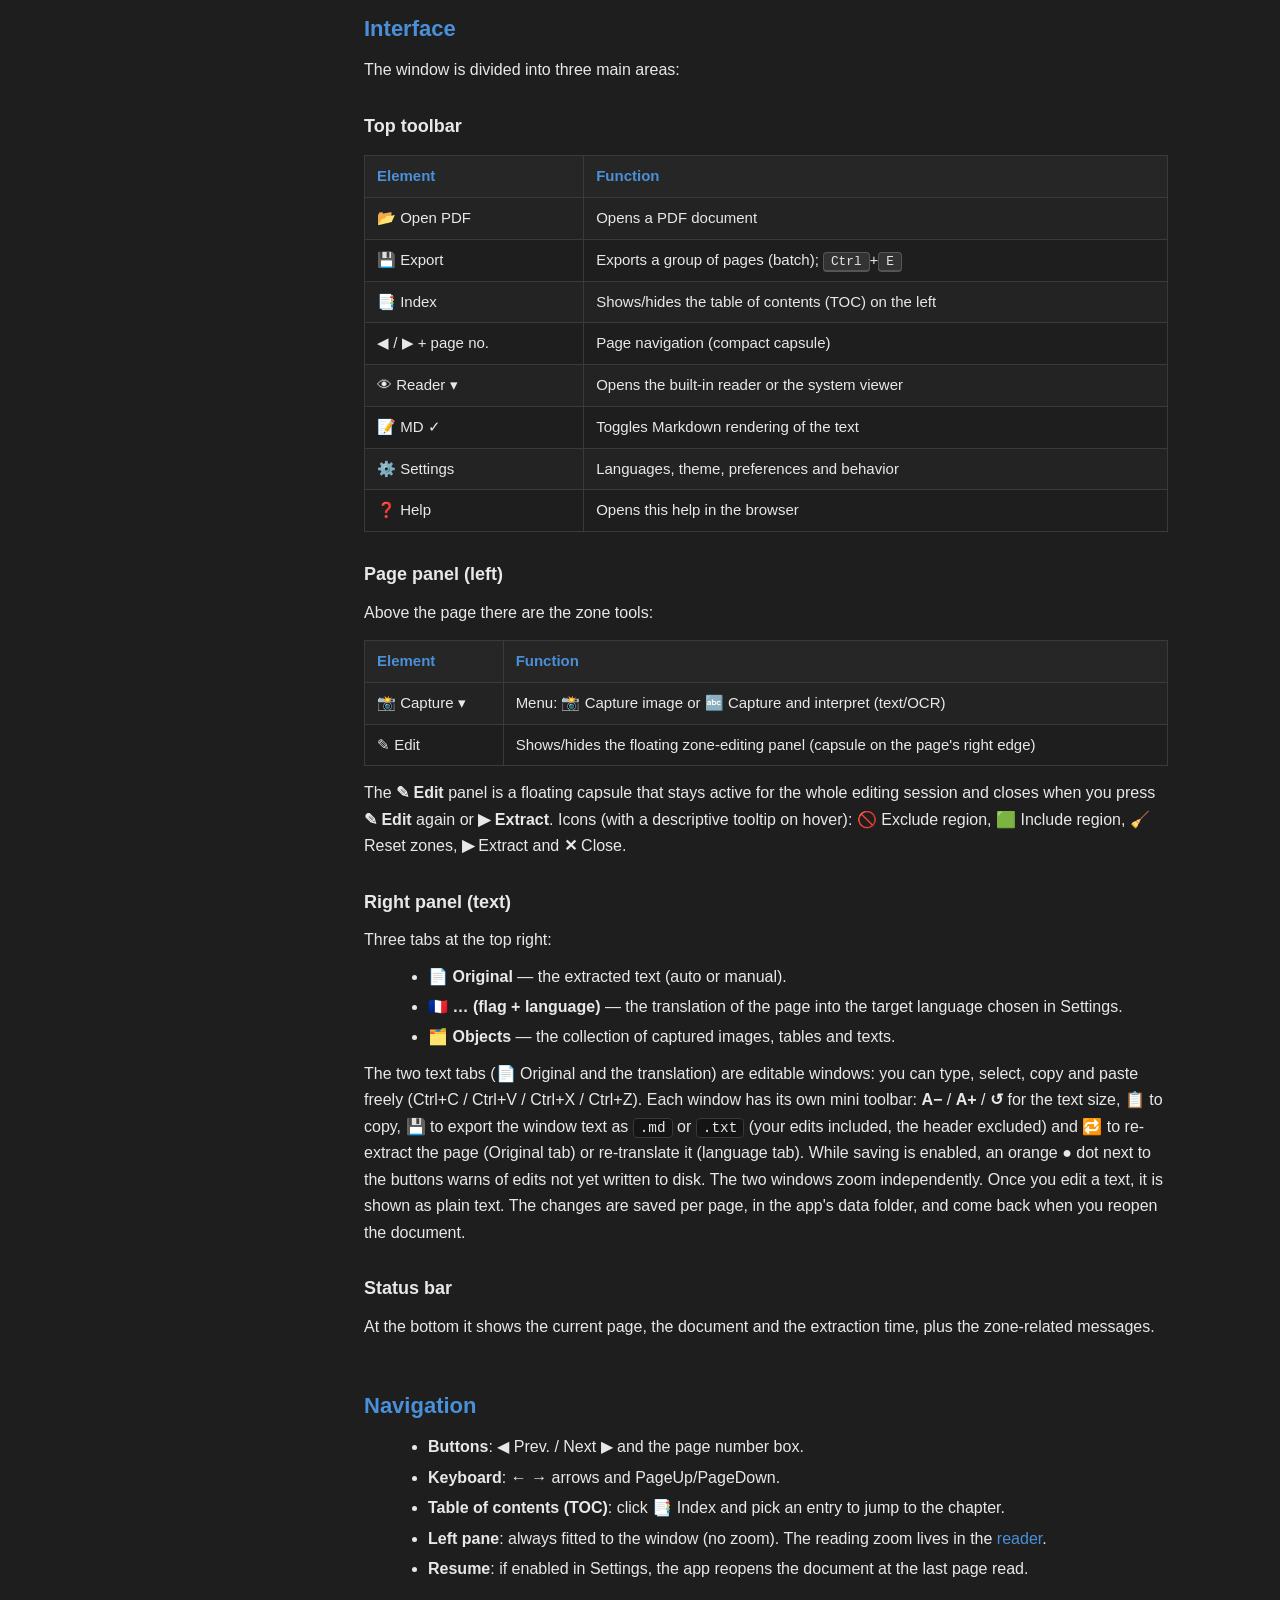
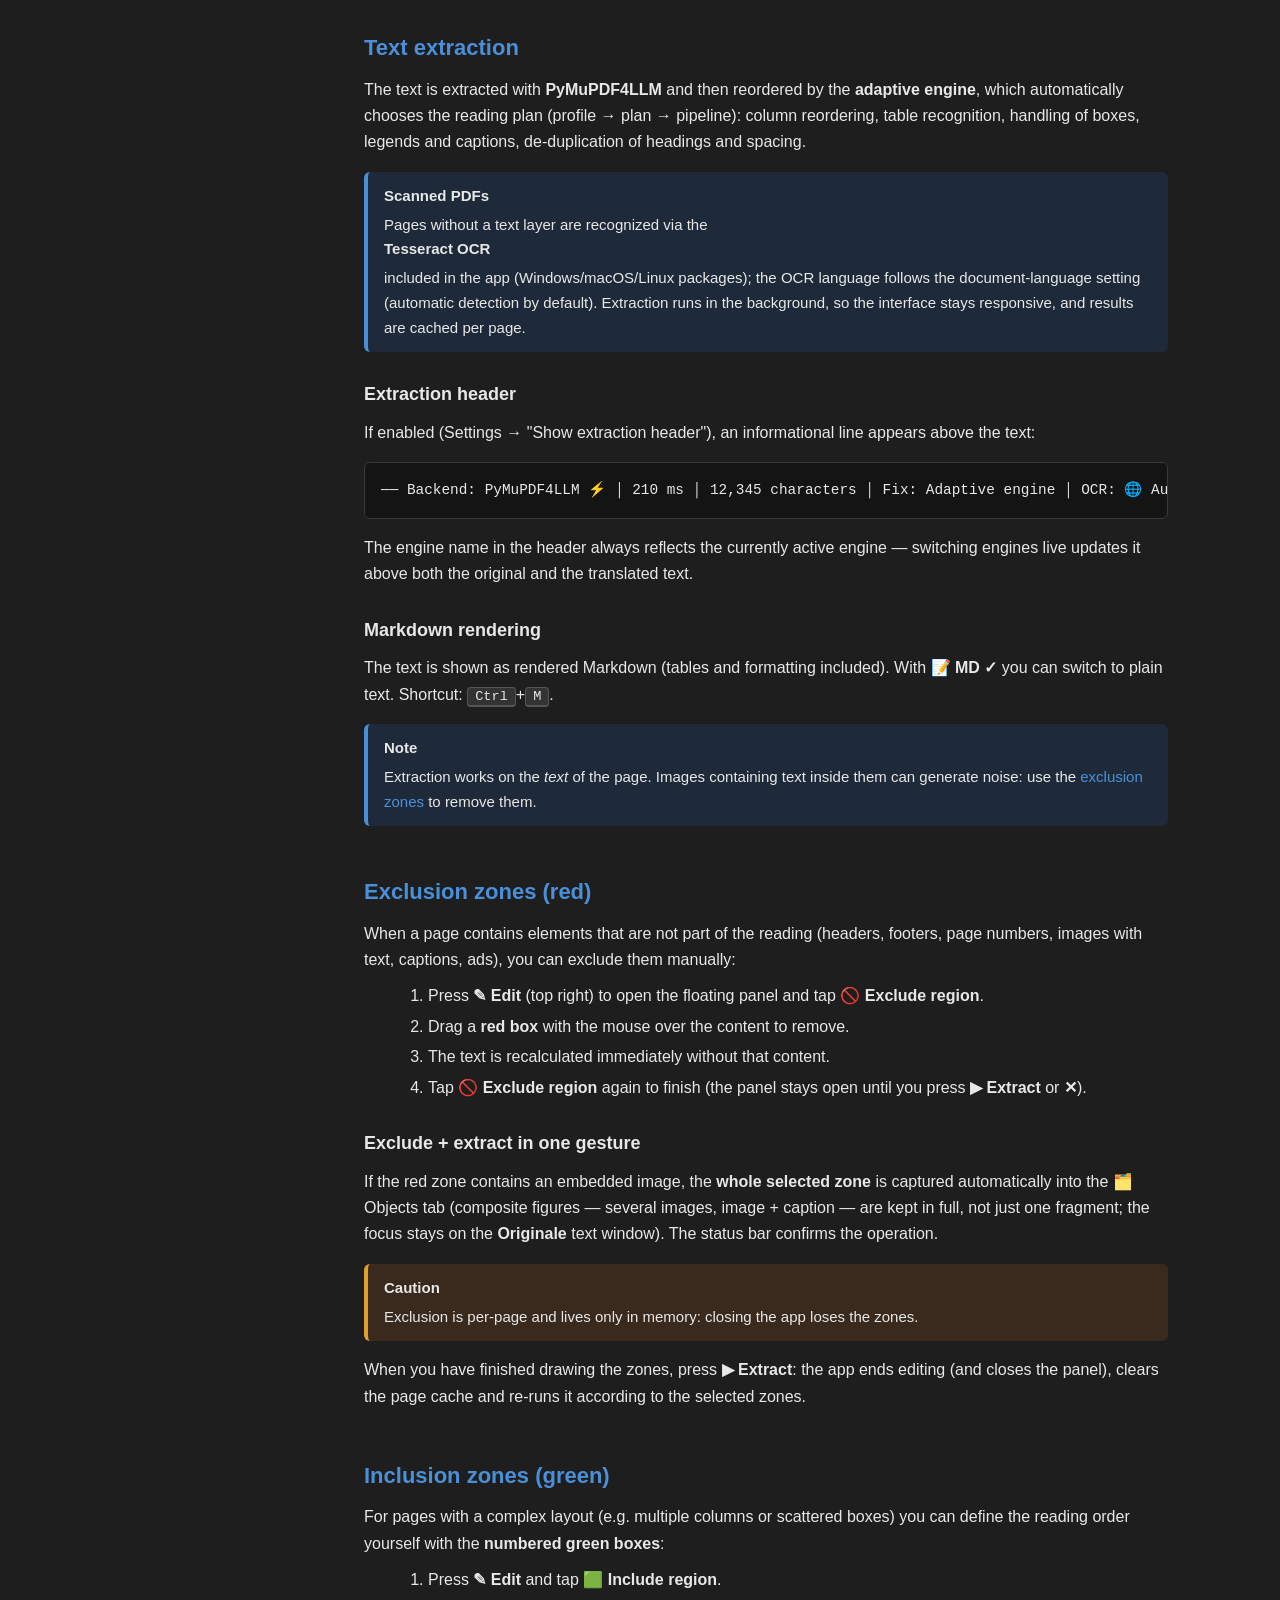
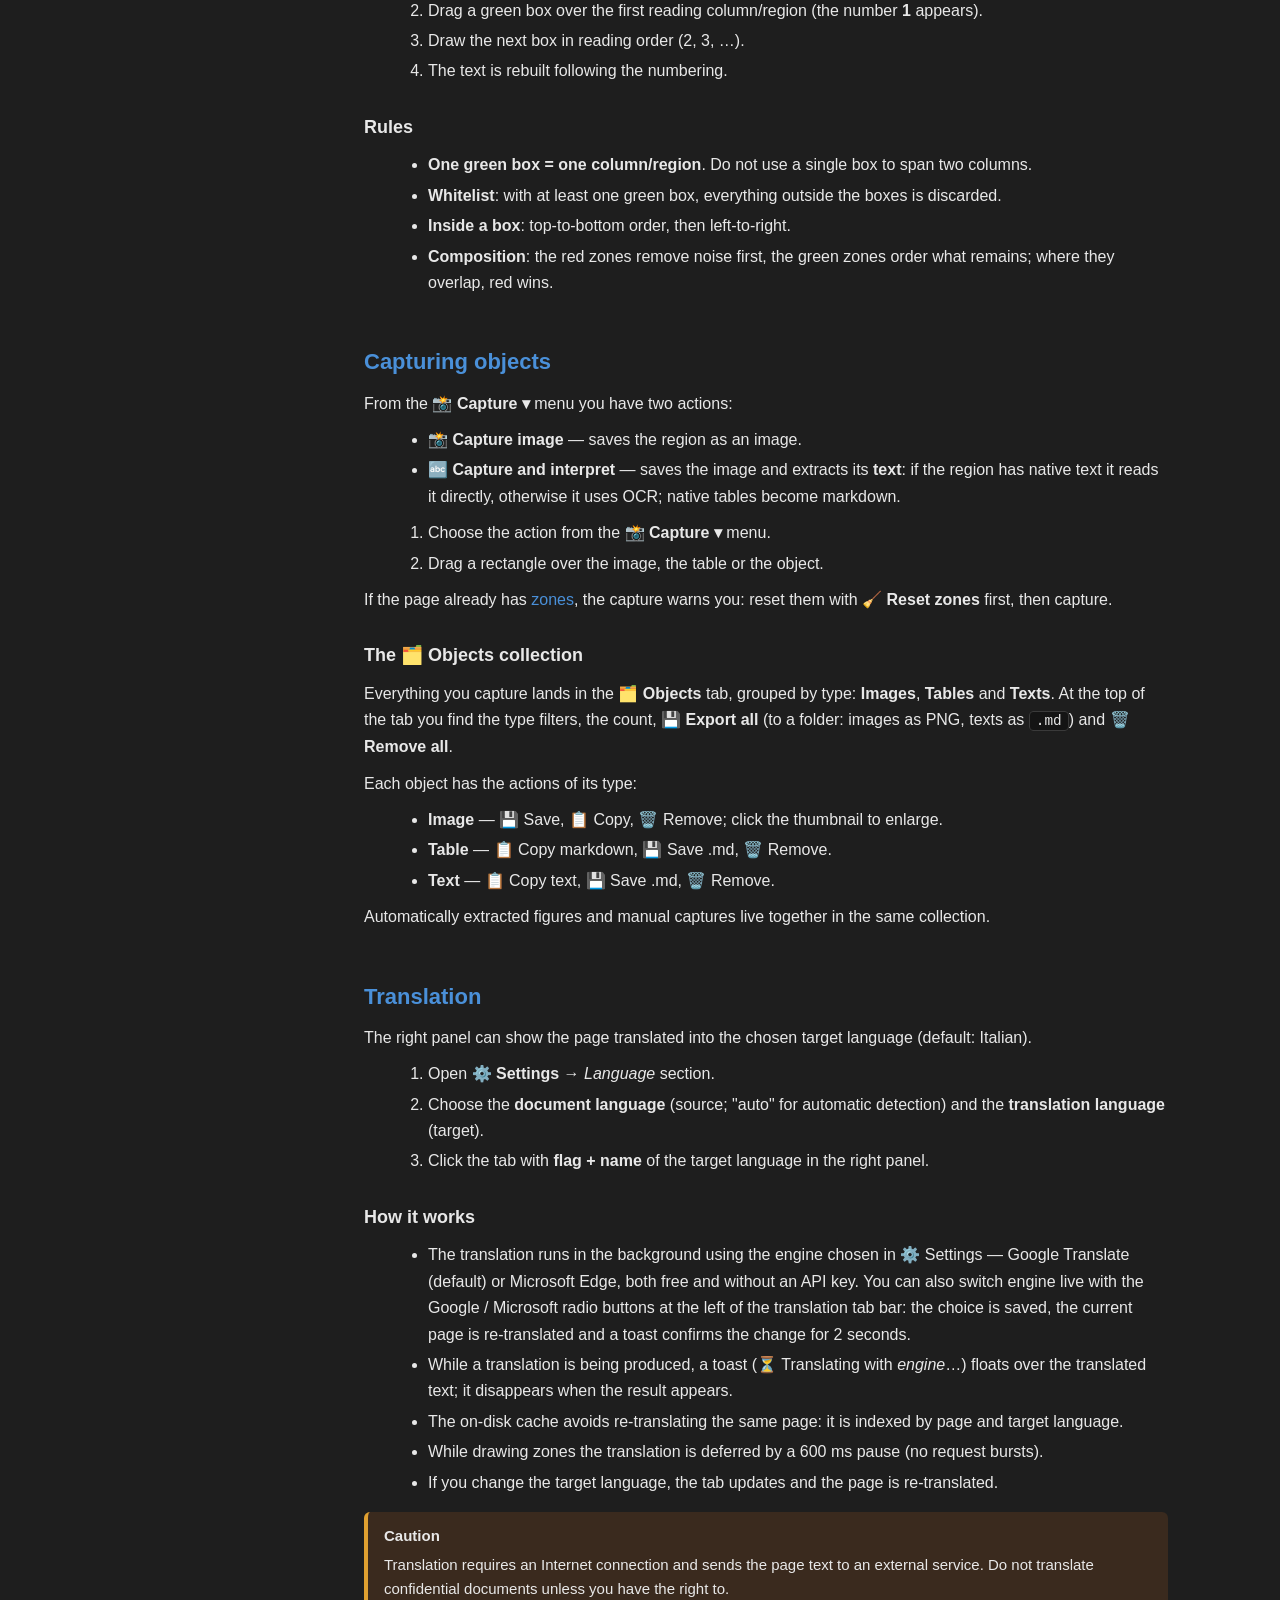
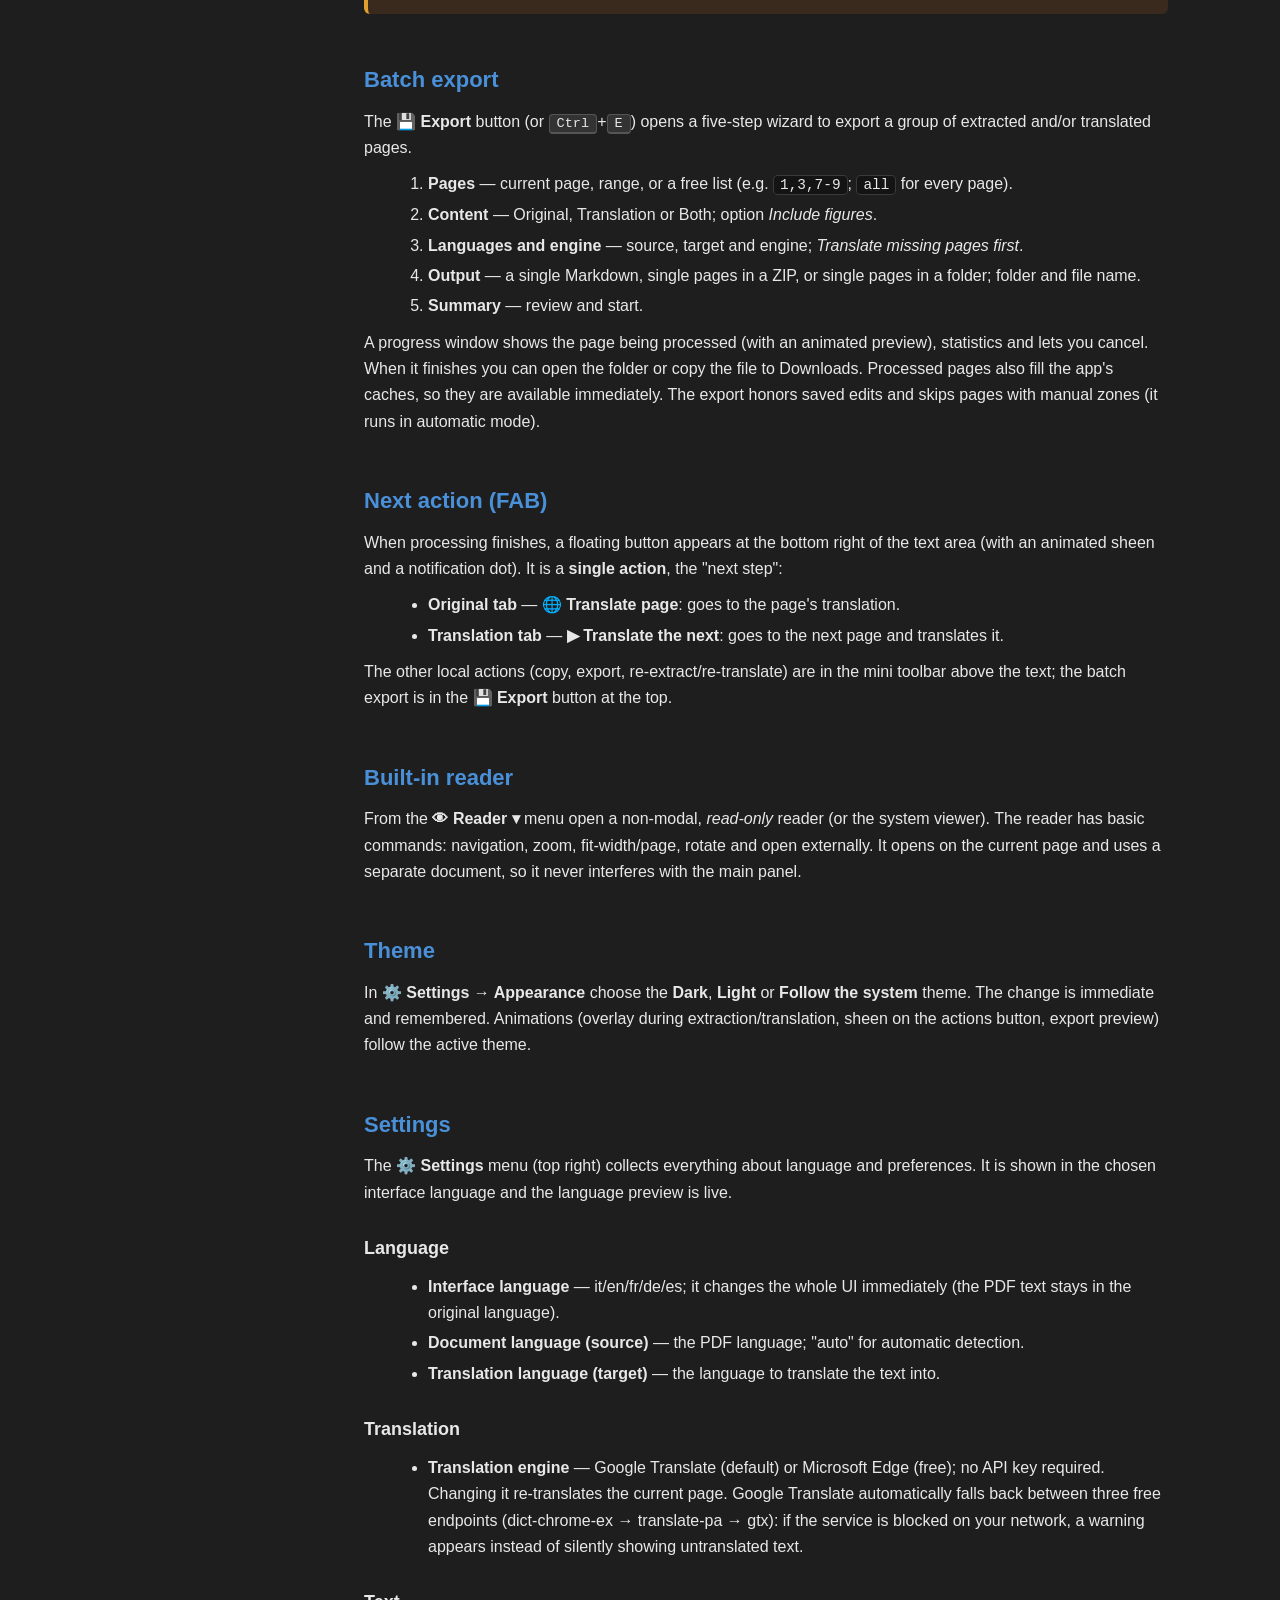
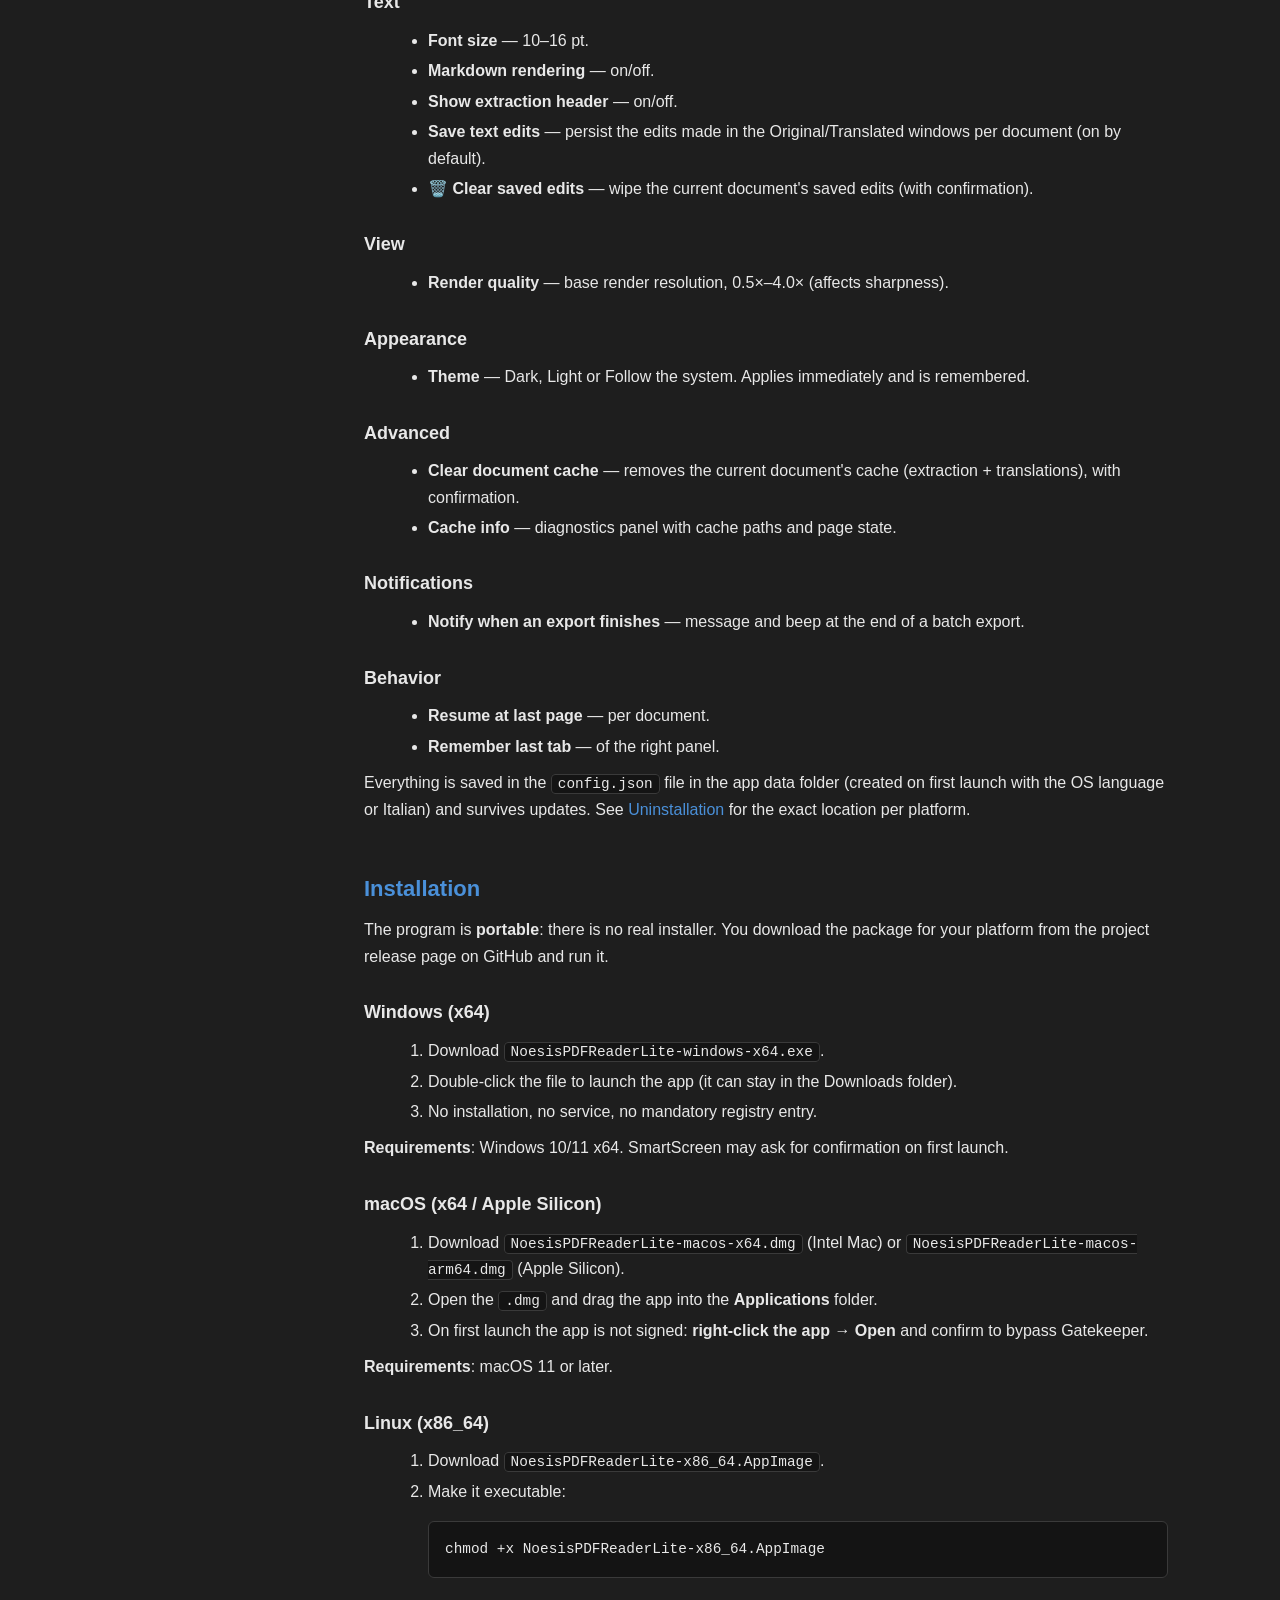
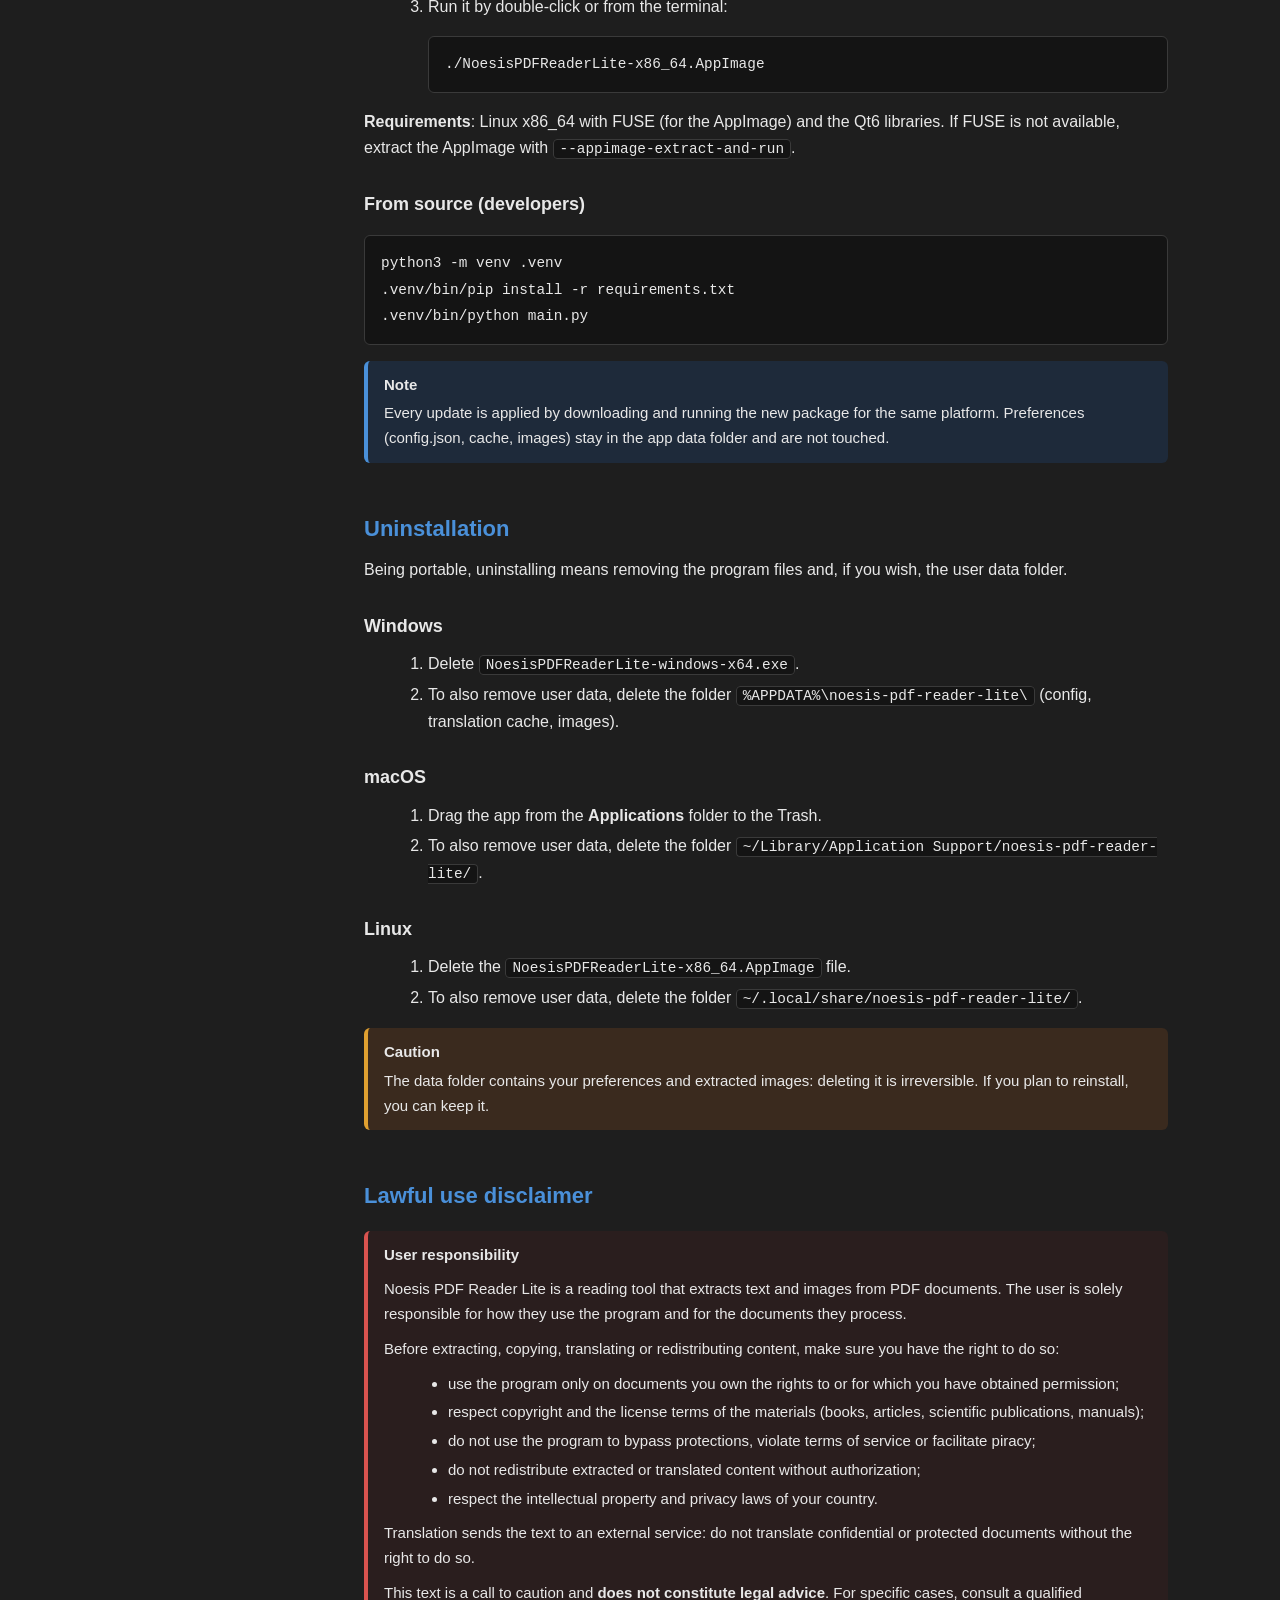
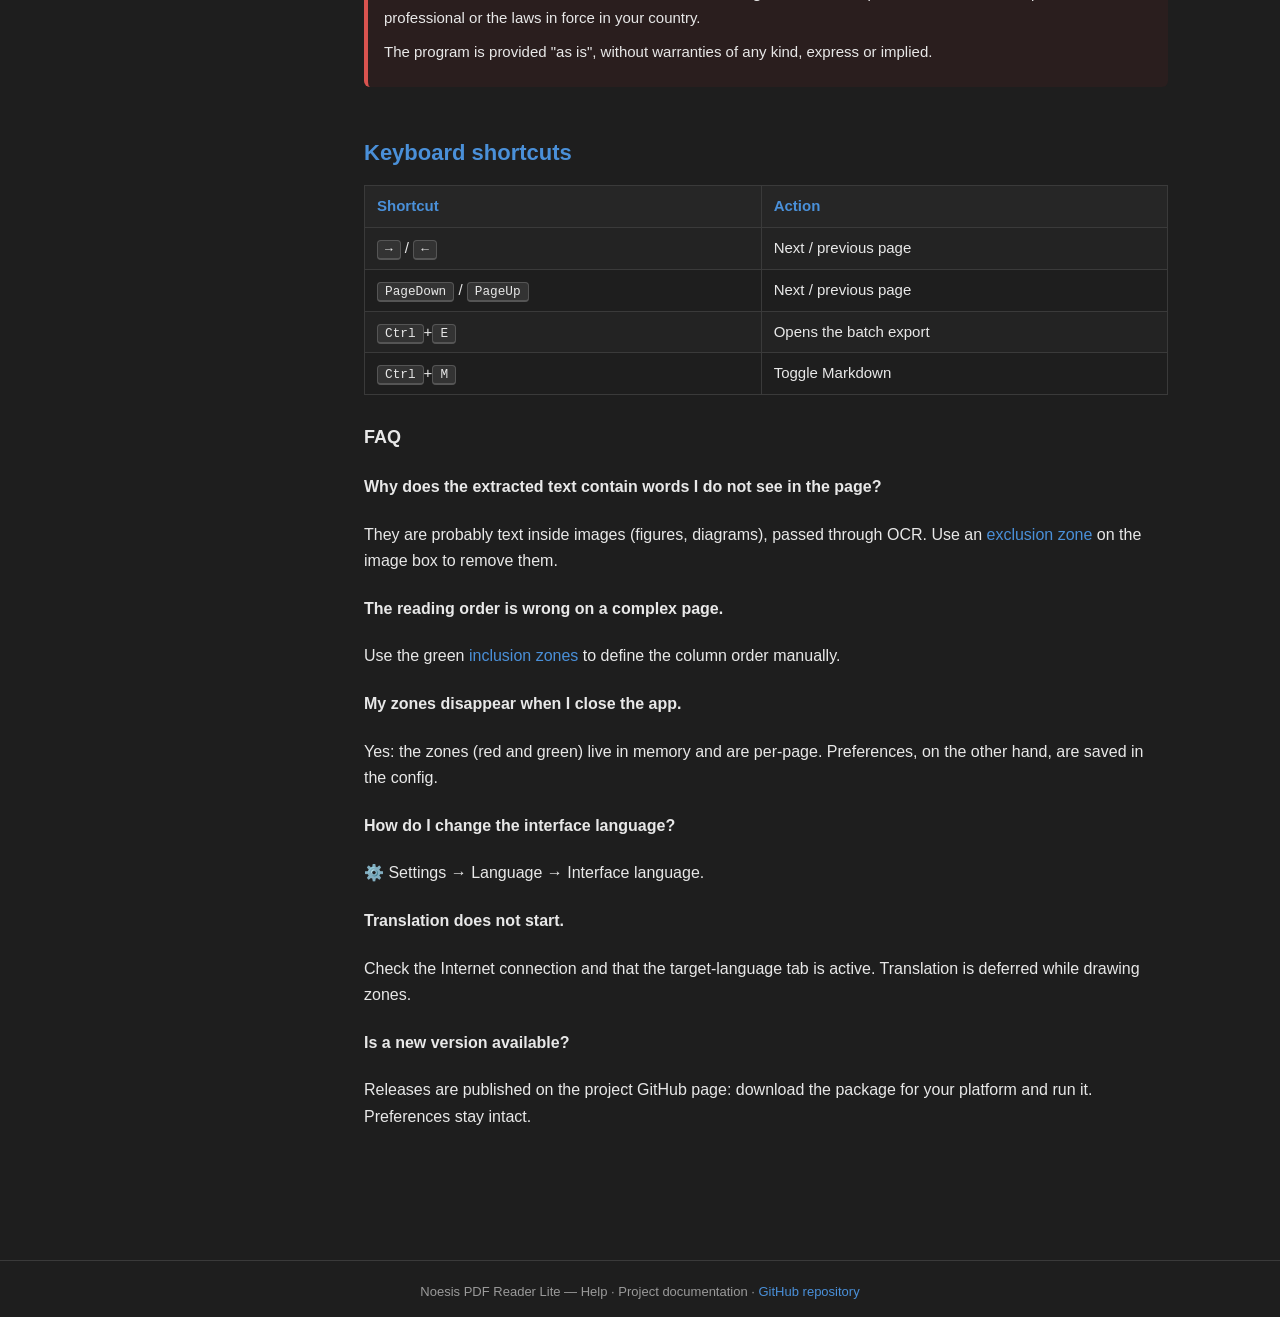
==== commit 83be5bae: "feat(ui): toolbar a pillole, nav compatta, mini toolbar segmentata e capsula zone (Edit) Ridisegno e" ====
--- a/docs/help/en/index.html
+++ b/docs/help/en/index.html
@@ -131,7 +131,7 @@
         <tr><td>📂 Open PDF</td><td>Opens a PDF document</td></tr>
         <tr><td>💾 Export</td><td>Exports a group of pages (batch); <kbd>Ctrl</kbd>+<kbd>E</kbd></td></tr>
         <tr><td>📑 Index</td><td>Shows/hides the table of contents (TOC) on the left</td></tr>
-        <tr><td>◀ Prev. / Next ▶ + numbers</td><td>Page navigation</td></tr>
+        <tr><td>◀ / ▶ + page no.</td><td>Page navigation (compact capsule)</td></tr>
         <tr><td>👁 Reader ▾</td><td>Opens the built-in reader or the system viewer</td></tr>
         <tr><td>📝 MD ✓</td><td>Toggles Markdown rendering of the text</td></tr>
         <tr><td>⚙️ Settings</td><td>Languages, theme, preferences and behavior</td></tr>
@@ -143,9 +143,14 @@
       <table>
         <tr><th>Element</th><th>Function</th></tr>
         <tr><td>📸 Capture ▾</td><td>Menu: 📸 Capture image or 🔤 Capture and interpret (text/OCR)</td></tr>
-        <tr><td>🎯 Zones ▾</td><td>Menu: 🚫 Exclude region (red box), 🟩 Include region (numbered green boxes) and 🧹 Reset zones</td></tr>
-        <tr><td>▶ Extract</td><td>Ends zone editing and re-runs the page extraction</td></tr>
+        <tr><td>✎ Edit</td><td>Shows/hides the floating zone-editing panel (capsule on the page's right edge)</td></tr>
       </table>
+      <p>The <strong>✎ Edit</strong> panel is a floating capsule that stays
+      active for the whole editing session and closes when you press
+      <strong>✎ Edit</strong> again or <strong>▶ Extract</strong>. Icons (with
+      a descriptive tooltip on hover): <strong>🚫</strong> Exclude region,
+      <strong>🟩</strong> Include region, <strong>🧹</strong> Reset zones,
+      <strong>▶</strong> Extract and <strong>✕</strong> Close.</p>
 
       <h3>Right panel (text)</h3>
       <p>Three tabs at the top right:</p>
@@ -228,13 +233,14 @@
       (headers, footers, page numbers, images with text, captions, ads), you
       can exclude them manually:</p>
       <ol>
-        <li>Open the <strong>🎯 Zones ▾</strong> menu and choose
-          <strong>🚫 Exclude region</strong>.</li>
+        <li>Press <strong>✎ Edit</strong> (top right) to open the floating panel
+          and tap <strong>🚫 Exclude region</strong>.</li>
         <li>Drag a <strong>red box</strong> with the mouse over the content to
           remove.</li>
         <li>The text is recalculated immediately without that content.</li>
-        <li>Choose <strong>🚫 Exclude region</strong> again in the menu to
-          finish.</li>
+        <li>Tap <strong>🚫 Exclude region</strong> again to finish (the panel
+          stays open until you press <strong>▶ Extract</strong> or
+          <strong>✕</strong>).</li>
       </ol>
 
       <h3>Exclude + extract in one gesture</h3>
@@ -249,8 +255,8 @@
         lives only in memory: closing the app loses the zones.</div>
 
       <p>When you have finished drawing the zones, press <strong>▶ Extract</strong>:
-      the app ends editing, clears the page cache and re-runs it according to
-      the selected zones.</p>
+      the app ends editing (and closes the panel), clears the page cache and
+      re-runs it according to the selected zones.</p>
 
       <!-- ═══════════════ INCLUSION ZONES ═══════════════ -->
 
@@ -259,7 +265,7 @@
       boxes) you can define the reading order yourself with the
       <strong>numbered green boxes</strong>:</p>
       <ol>
-        <li>Open the <strong>🎯 Zones ▾</strong> menu and choose
+        <li>Press <strong>✎ Edit</strong> and tap
           <strong>🟩 Include region</strong>.</li>
         <li>Drag a green box over the first reading column/region (the number
           <strong>1</strong> appears).</li>
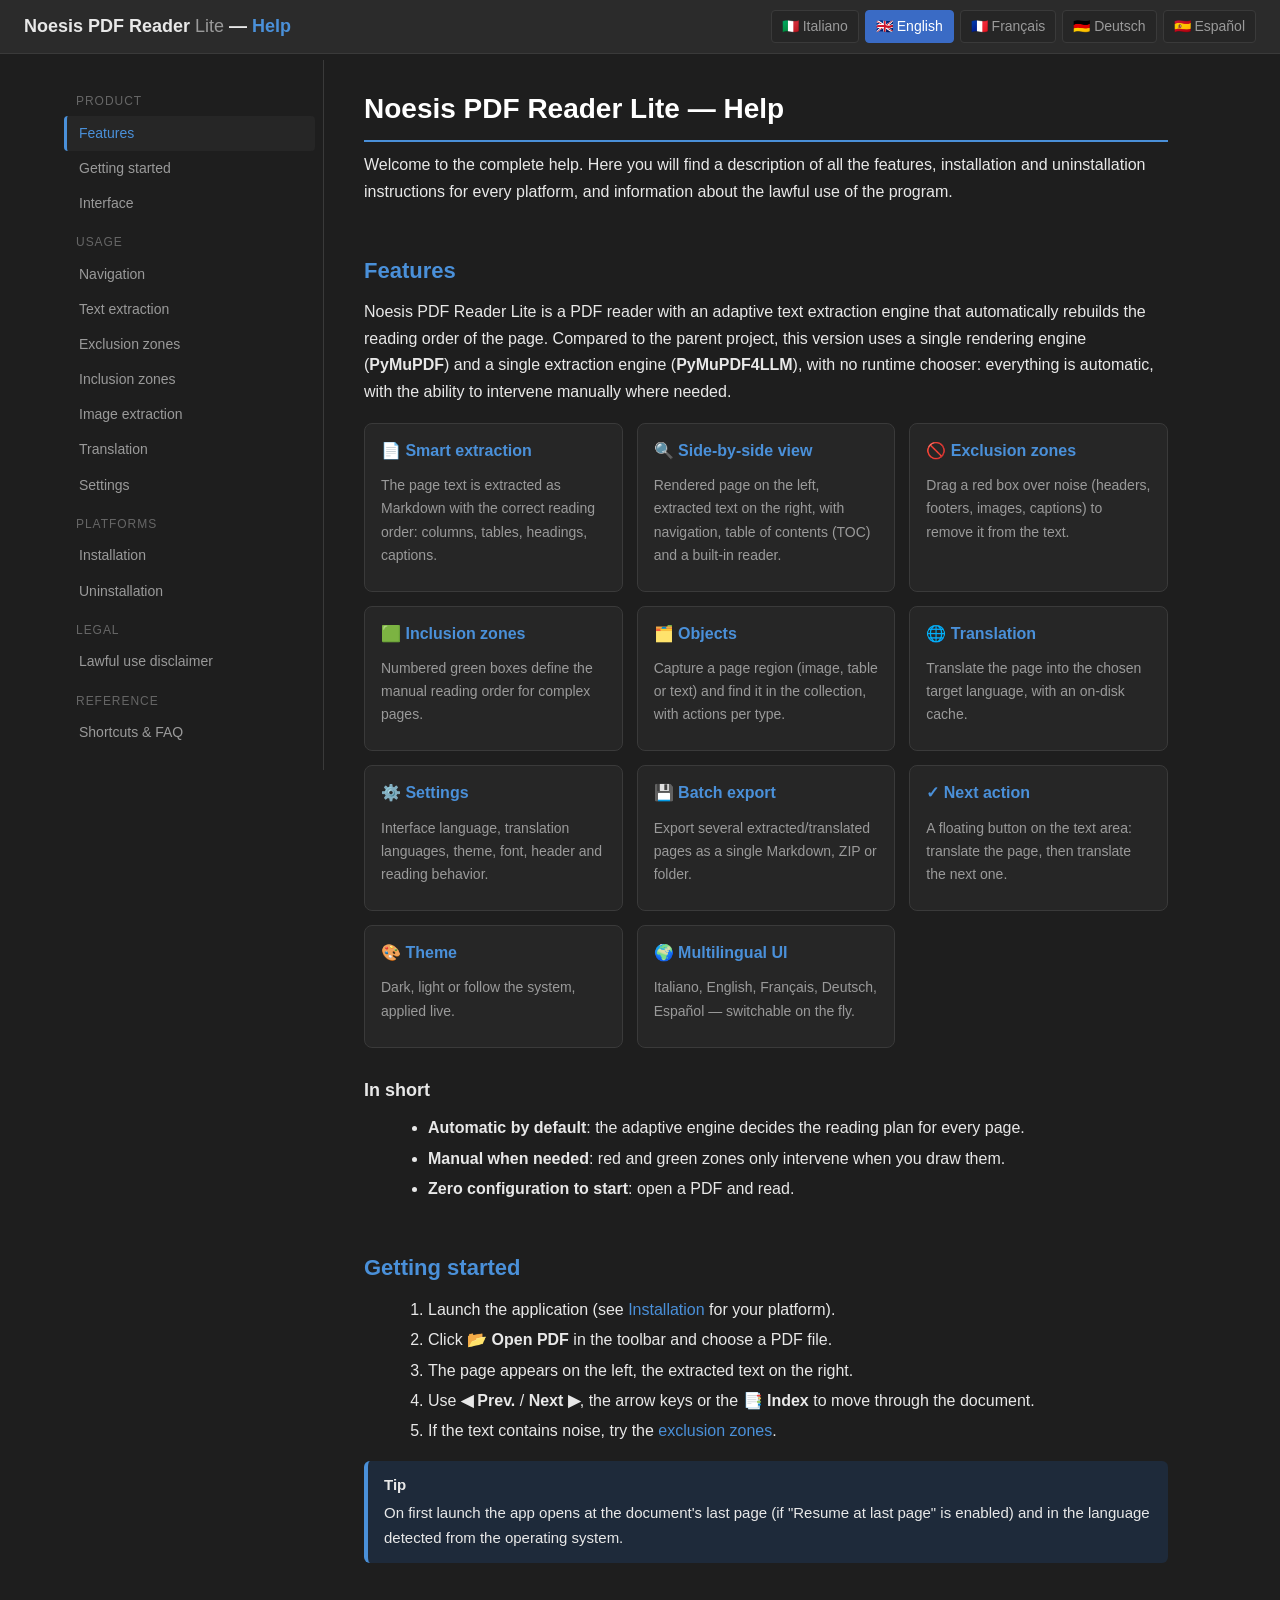
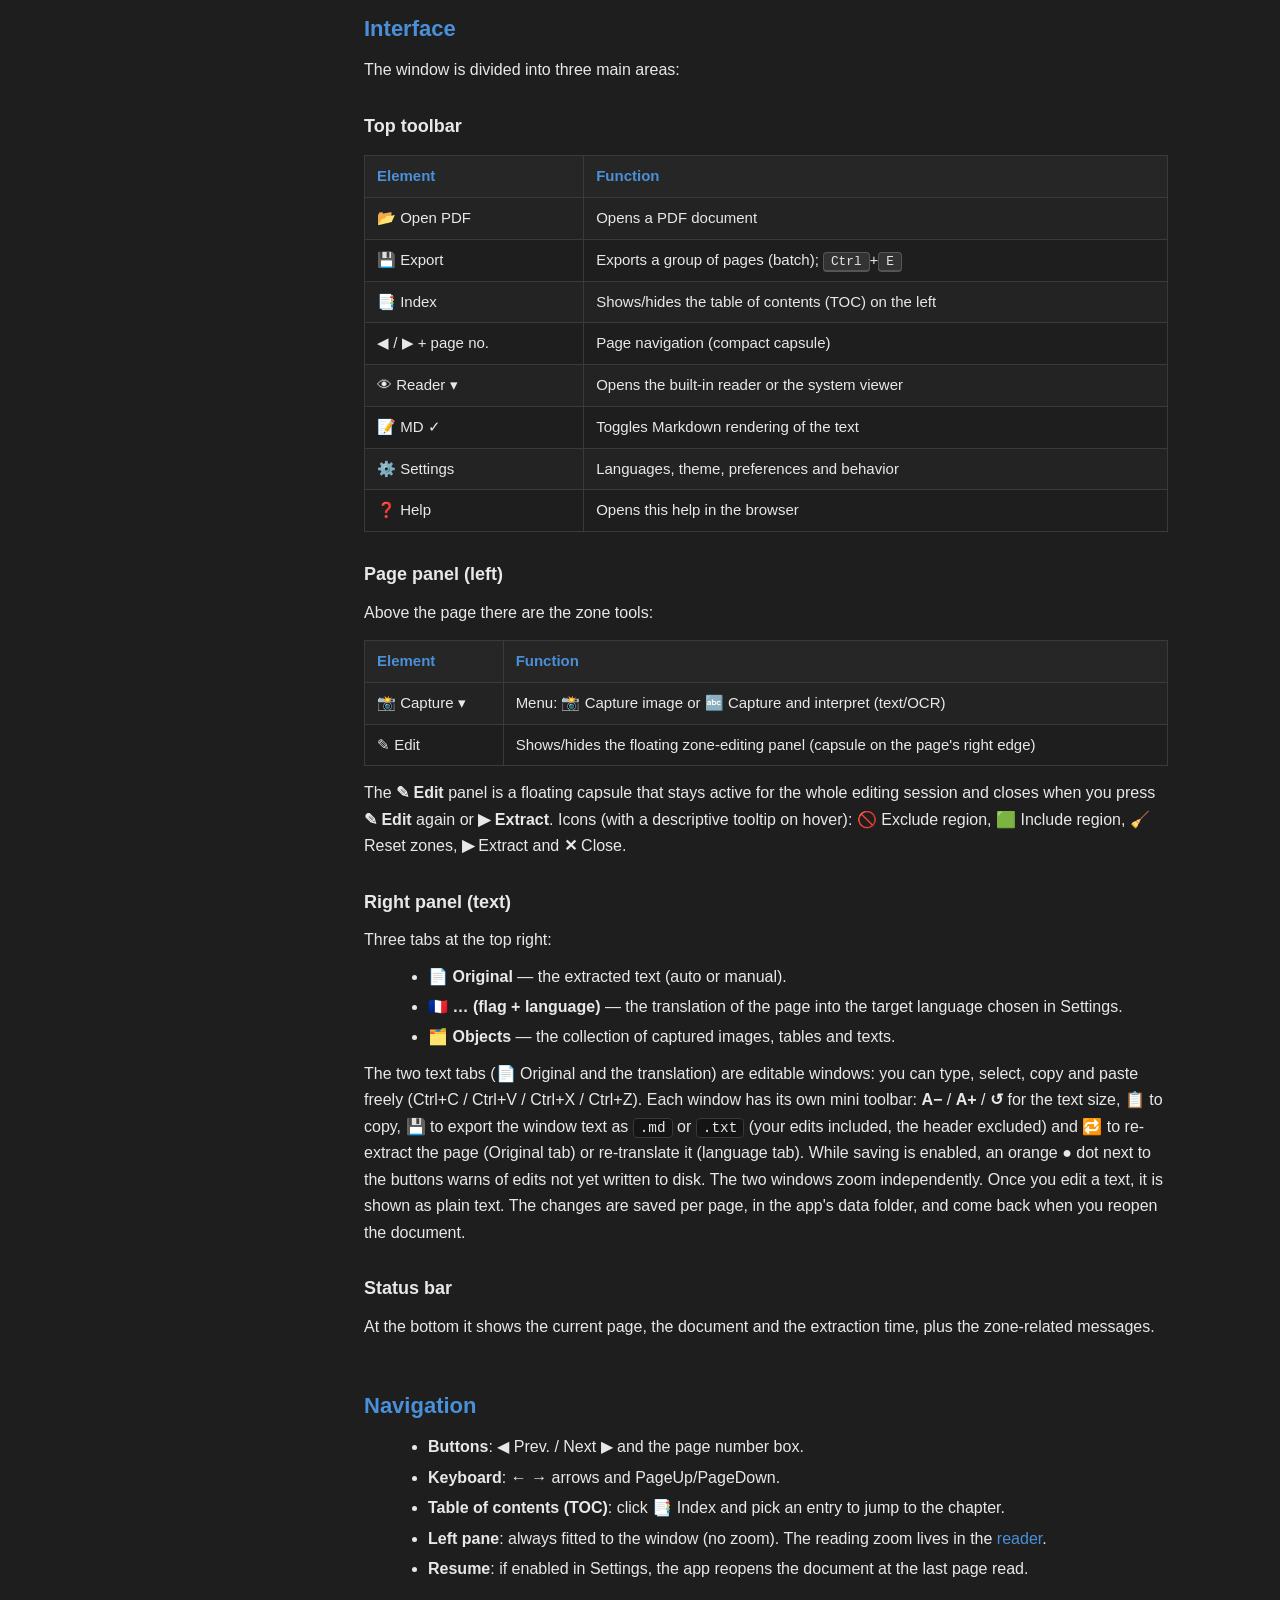
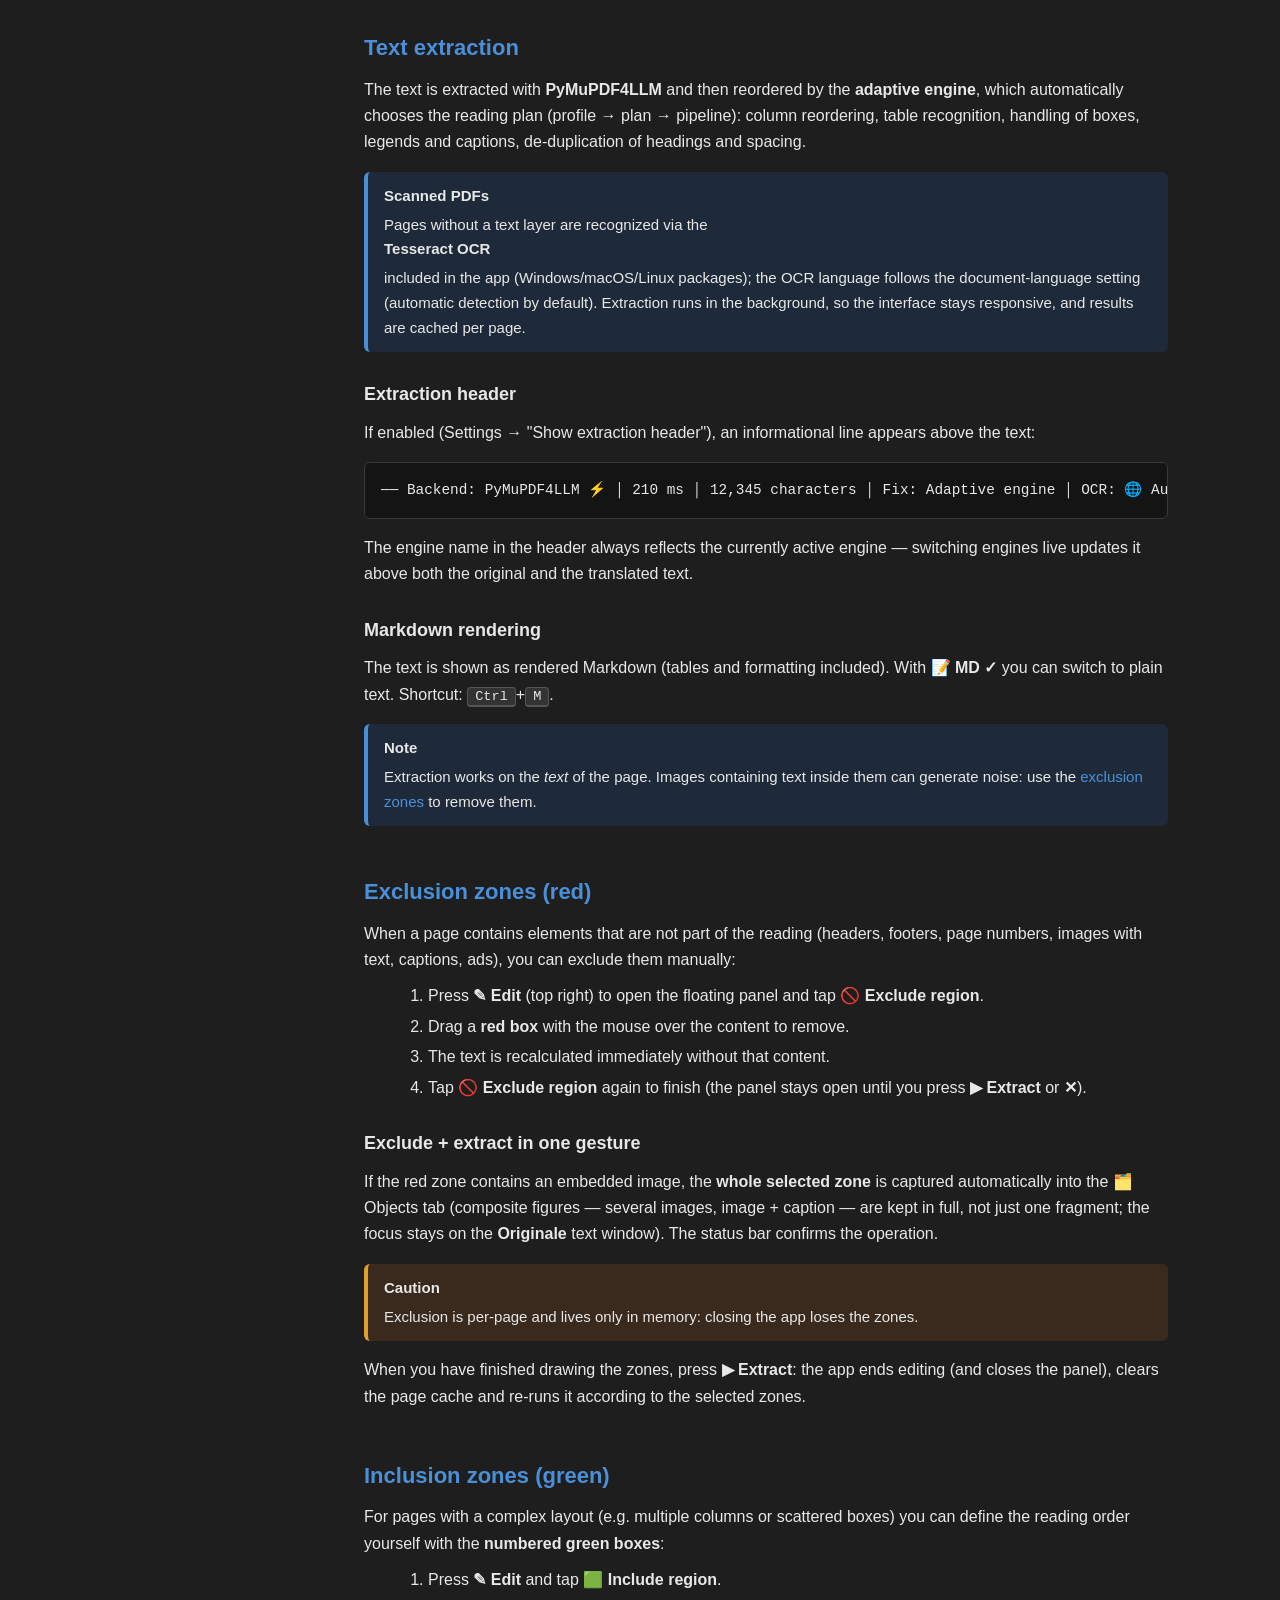
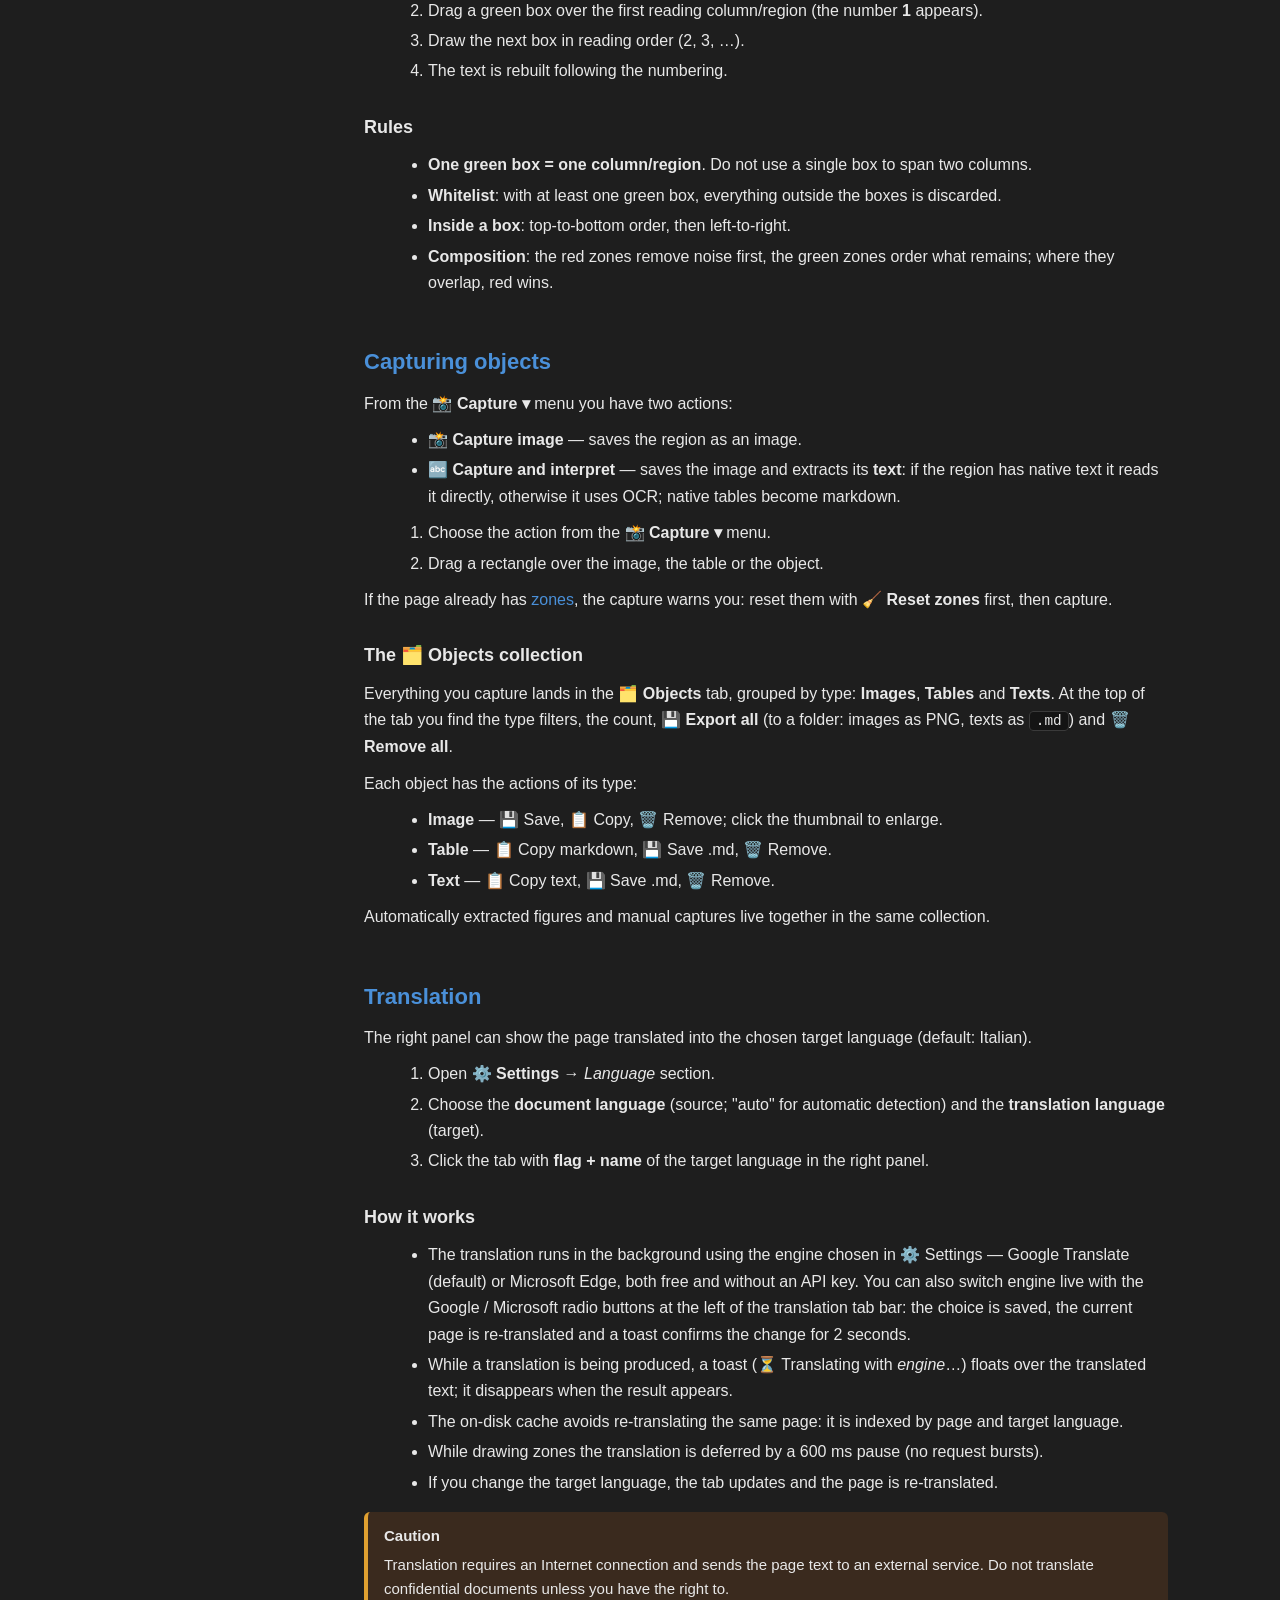
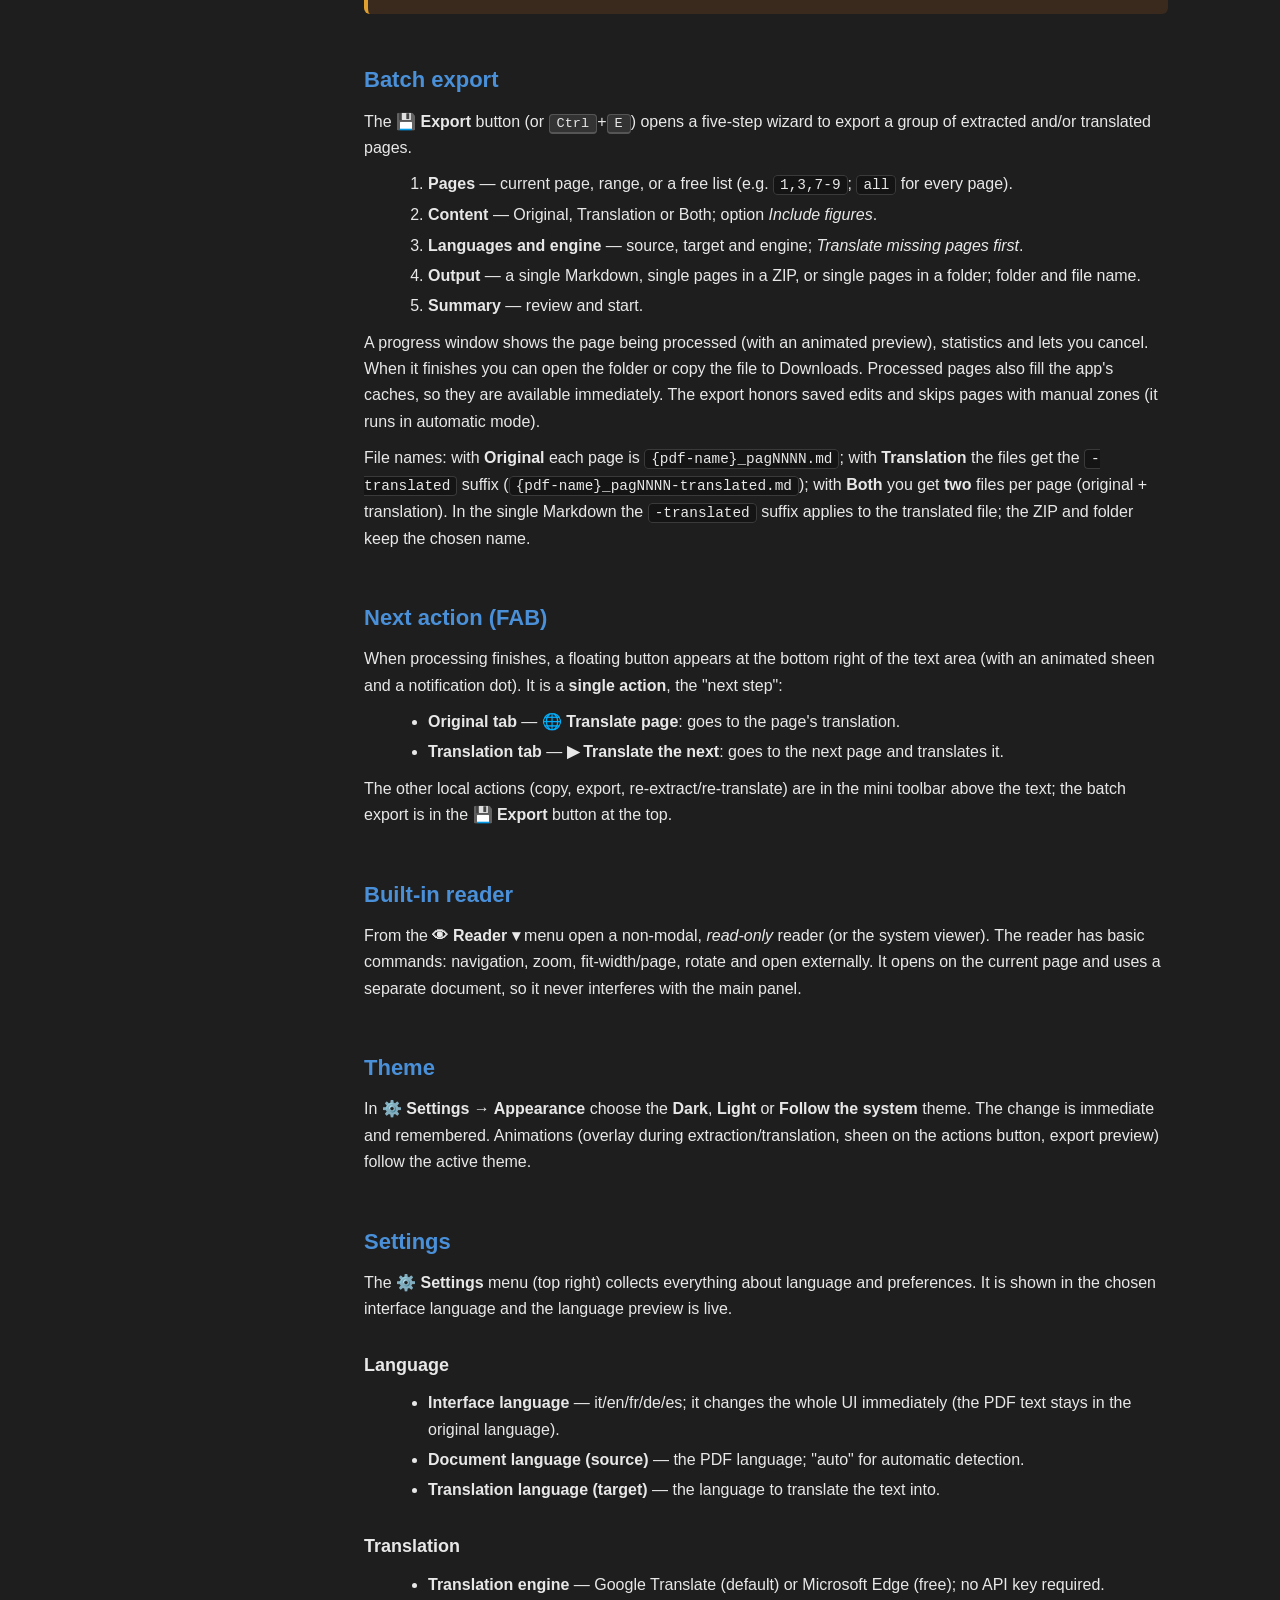
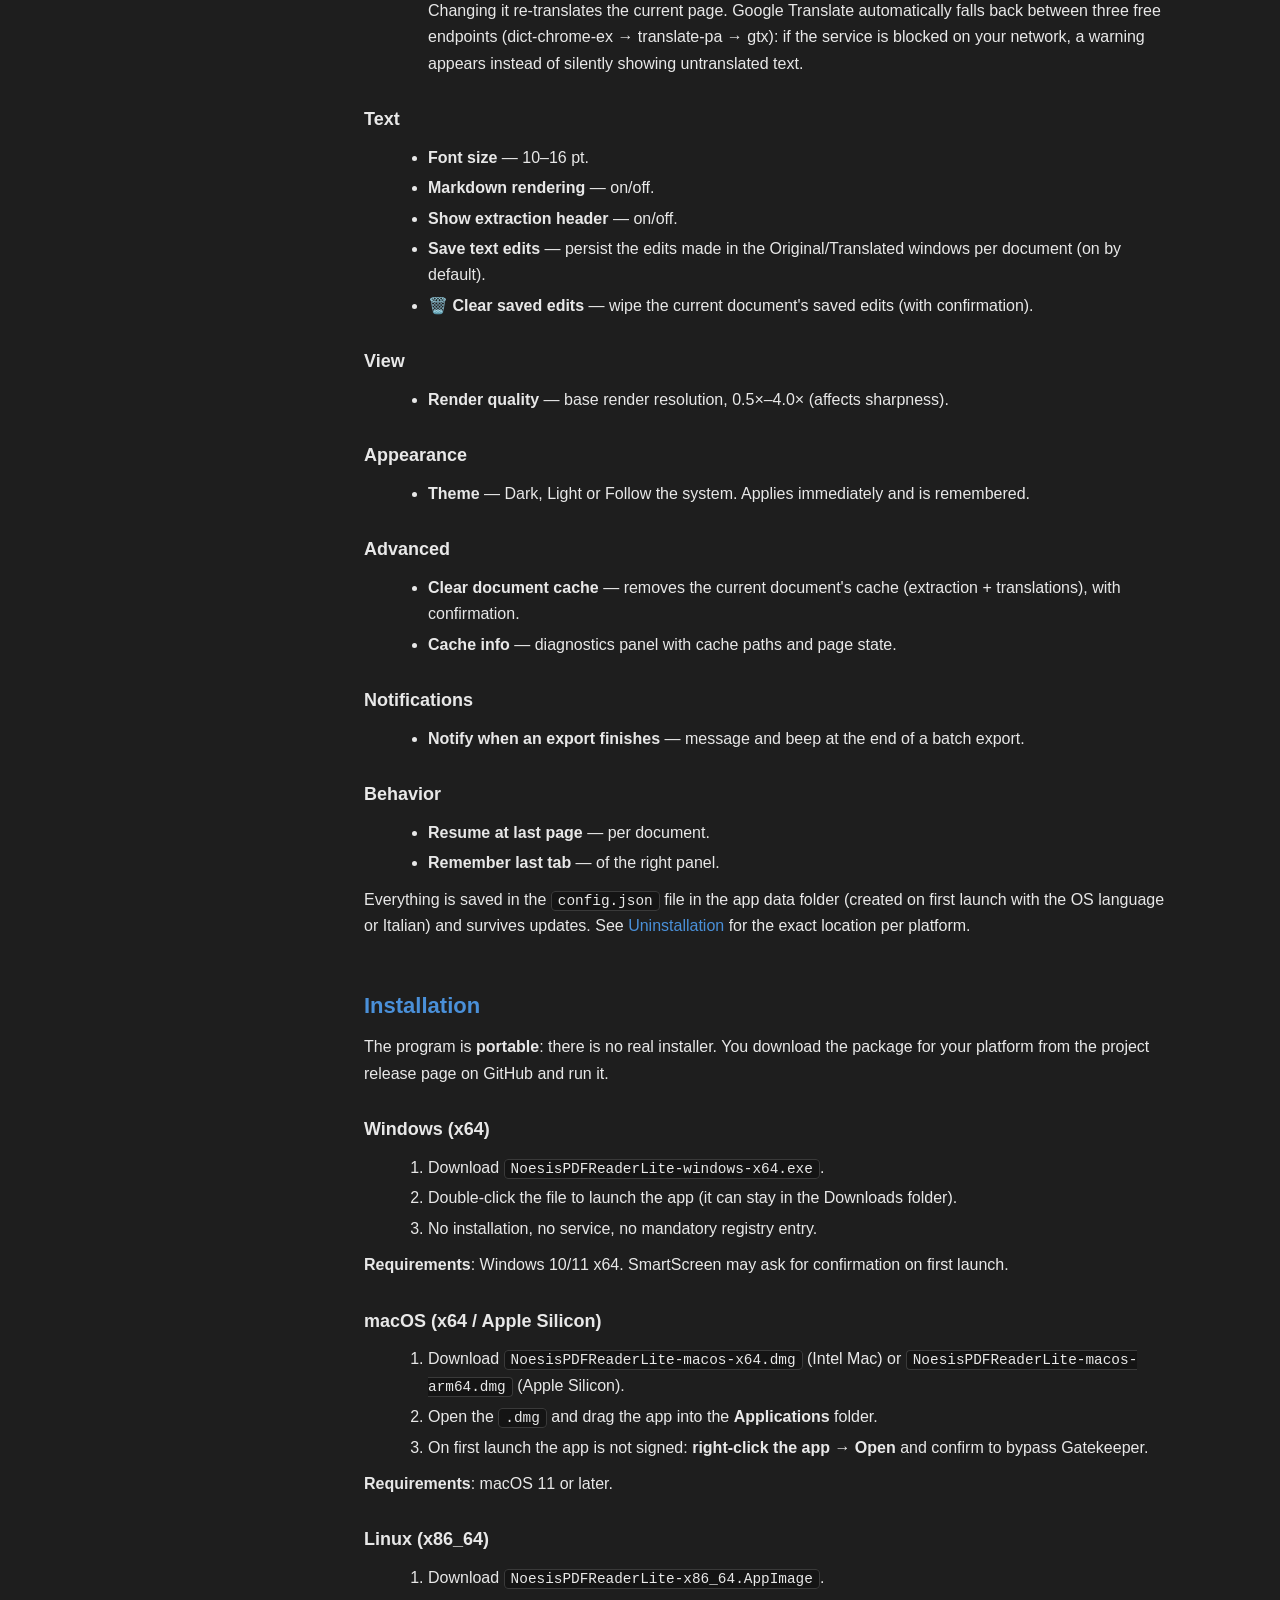
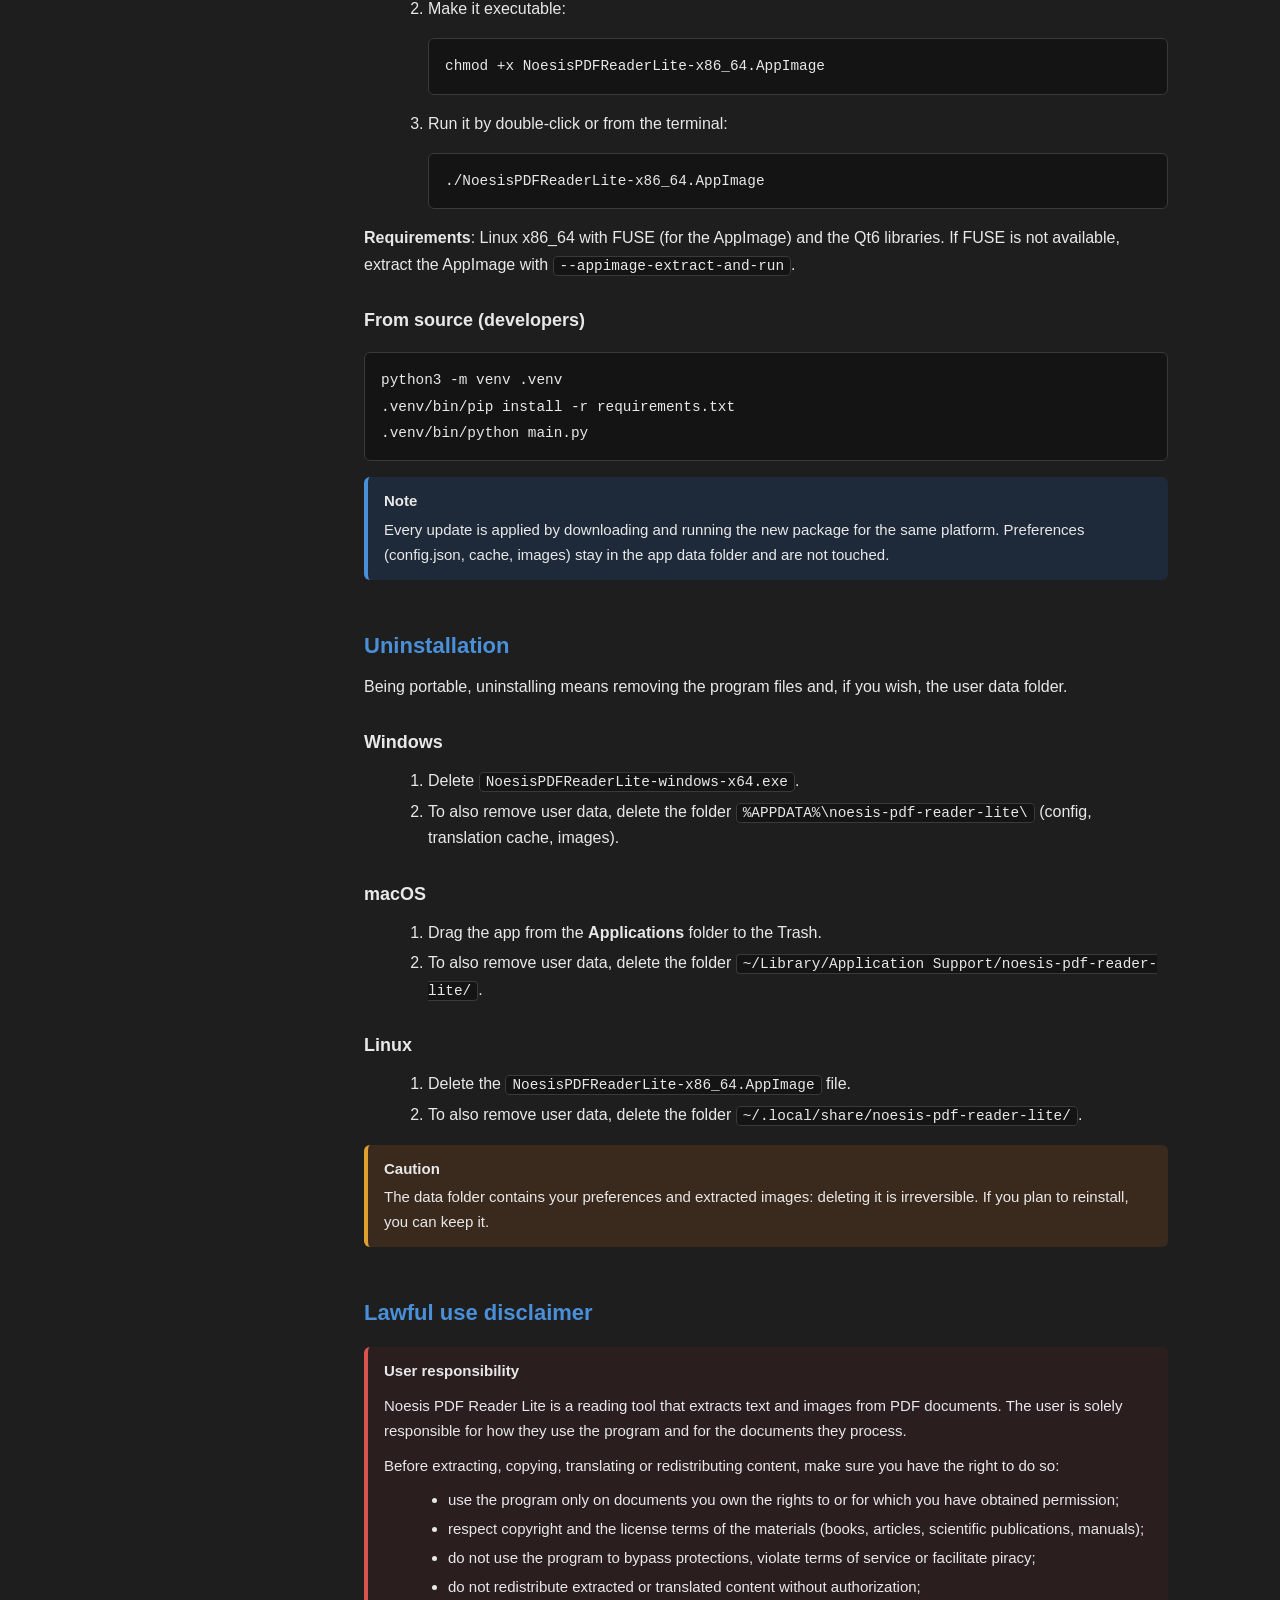
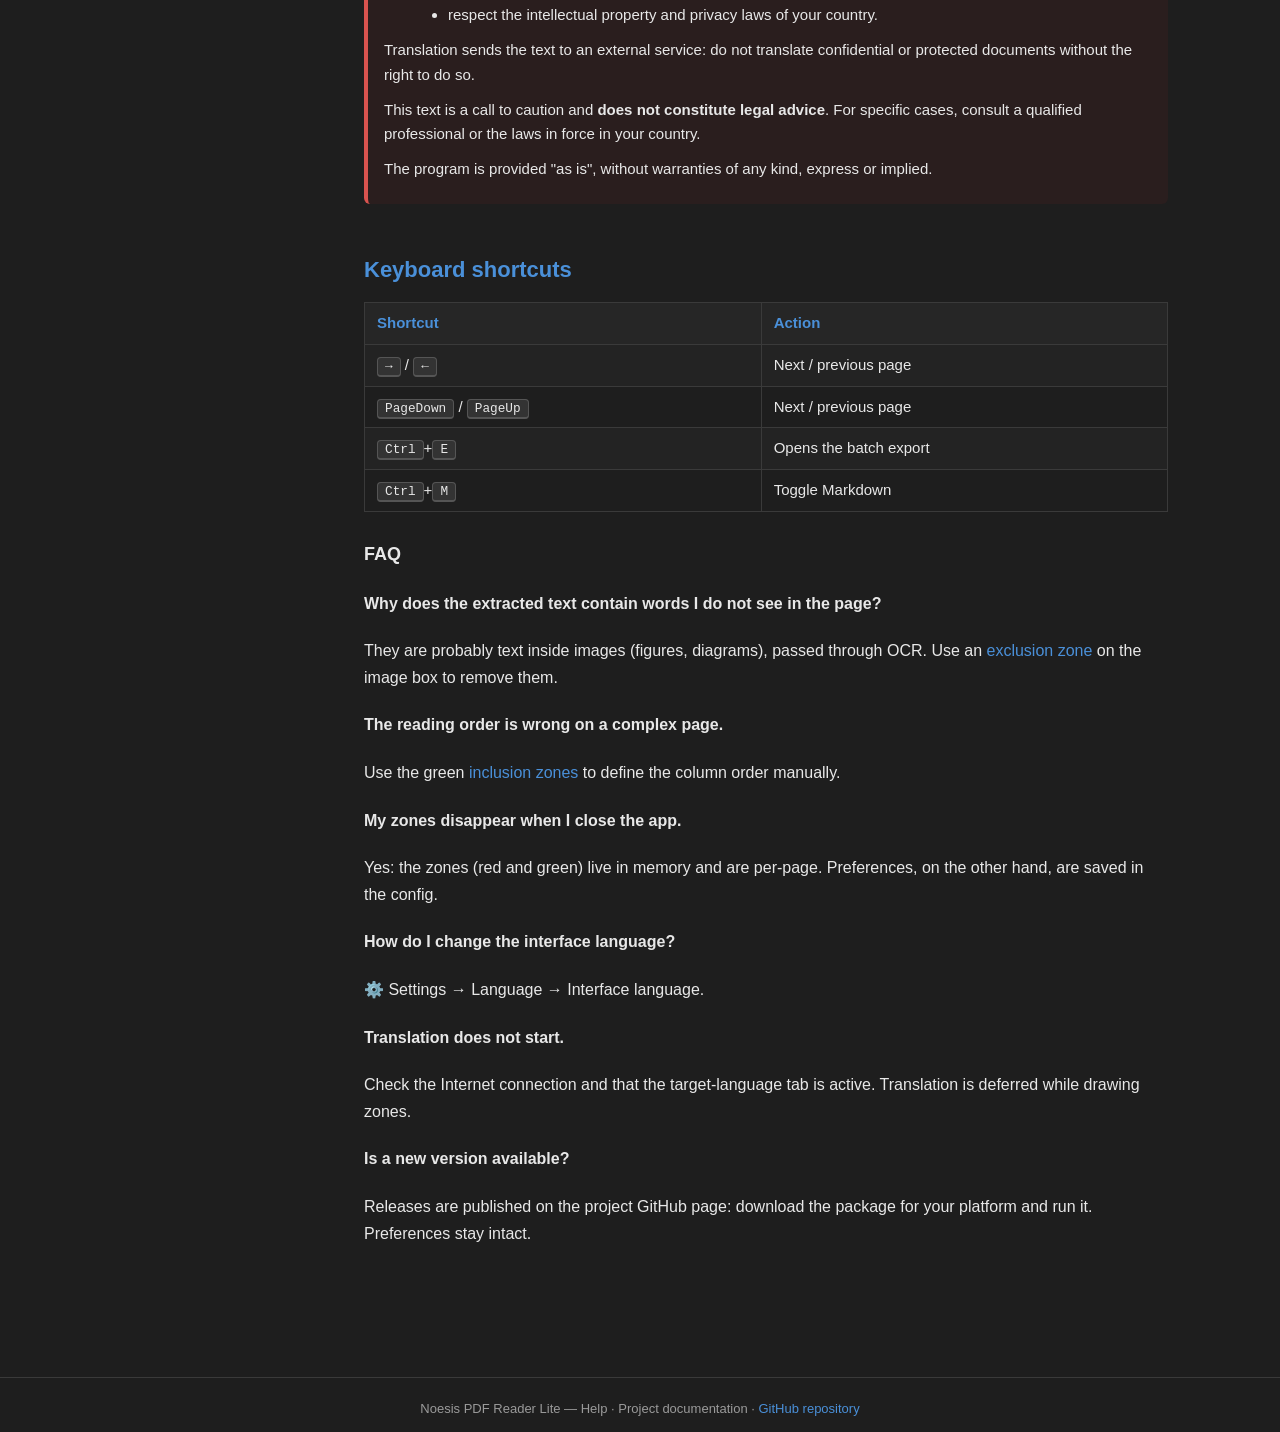
==== commit 68e37a34: "feat(export): suffisso -translated sui file tradotti + split di "both" Nel wizard di export batch i " ====
--- a/docs/help/en/index.html
+++ b/docs/help/en/index.html
@@ -380,6 +380,14 @@
       the folder or copy the file to Downloads. Processed pages also fill the
       app's caches, so they are available immediately. The export honors saved
       edits and skips pages with manual zones (it runs in automatic mode).</p>
+      <p>File names: with <strong>Original</strong> each page is
+      <code>{pdf-name}_pagNNNN.md</code>; with <strong>Translation</strong> the
+      files get the <code>-translated</code> suffix
+      (<code>{pdf-name}_pagNNNN-translated.md</code>); with
+      <strong>Both</strong> you get <strong>two</strong> files per page
+      (original + translation). In the single Markdown the
+      <code>-translated</code> suffix applies to the translated file; the ZIP
+      and folder keep the chosen name.</p>
 
       <h2 id="page-actions">Next action (FAB)</h2>
       <p>When processing finishes, a floating button appears at the bottom right
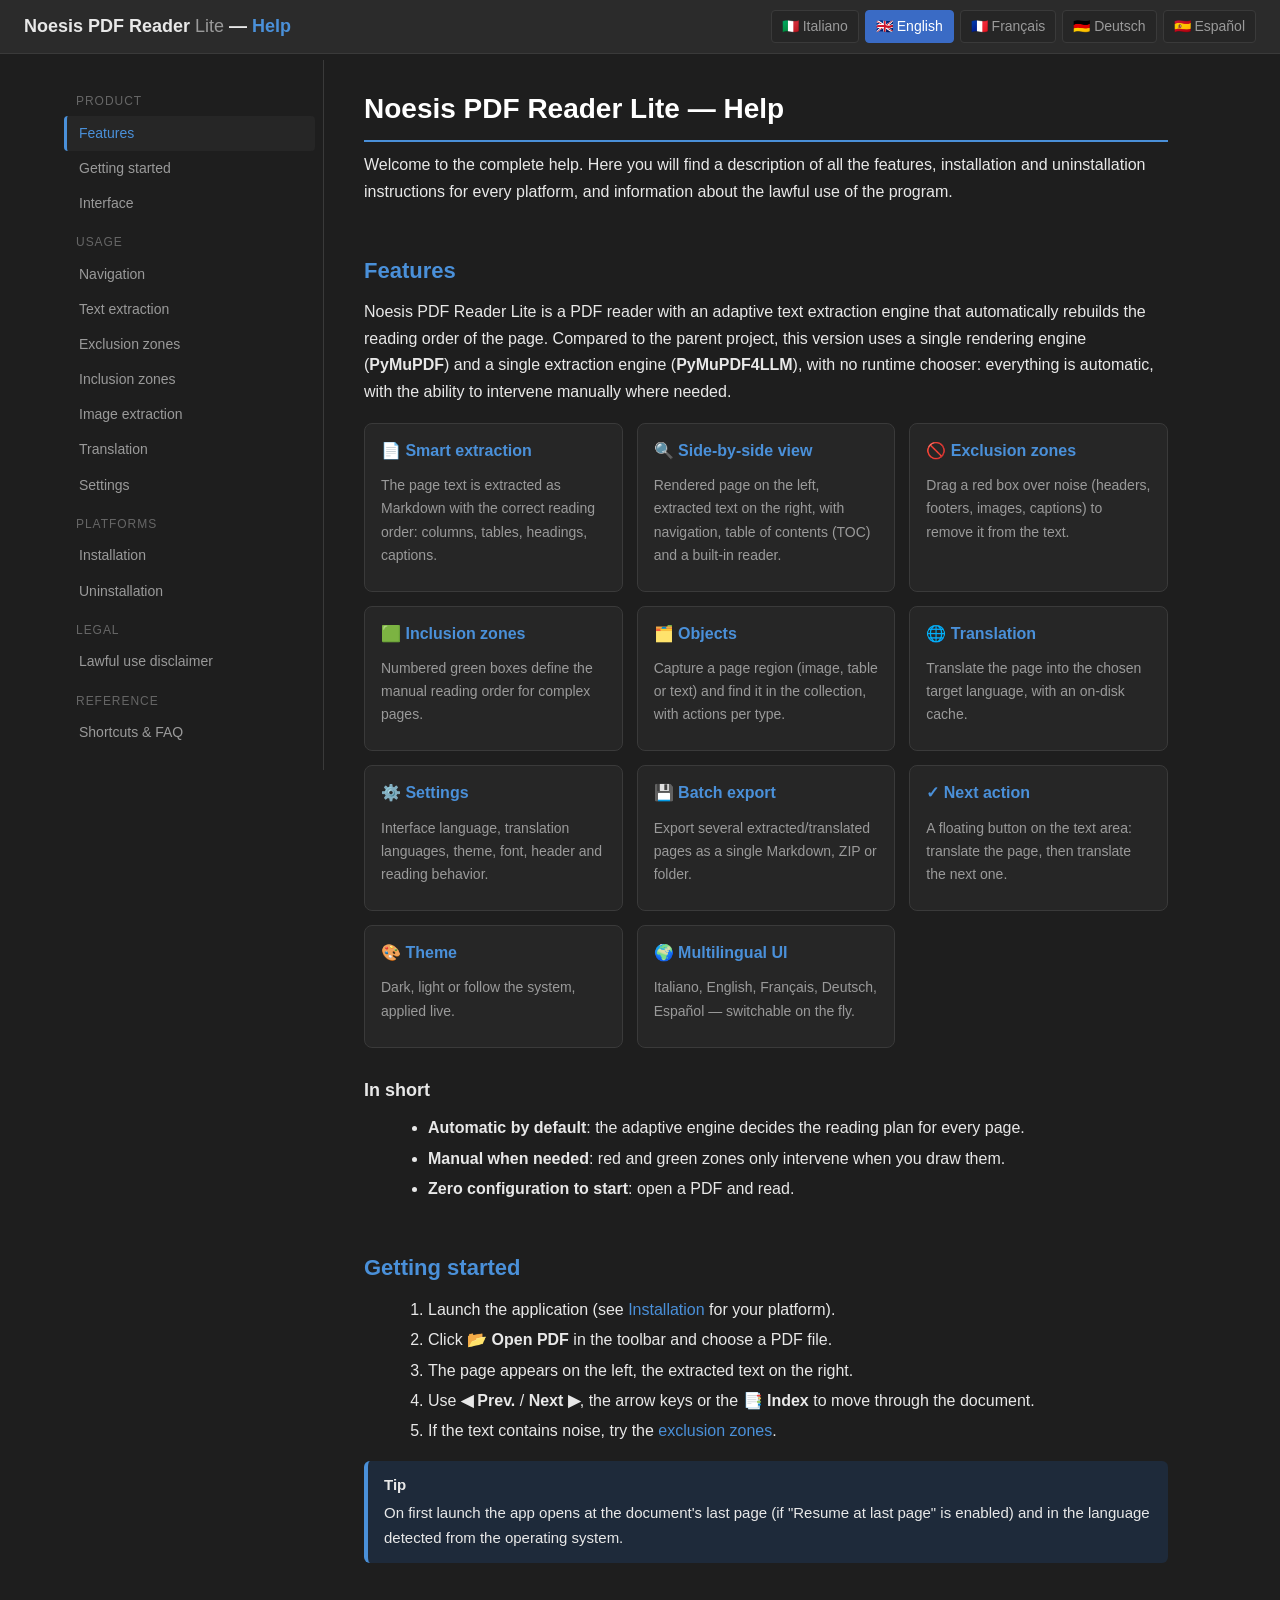
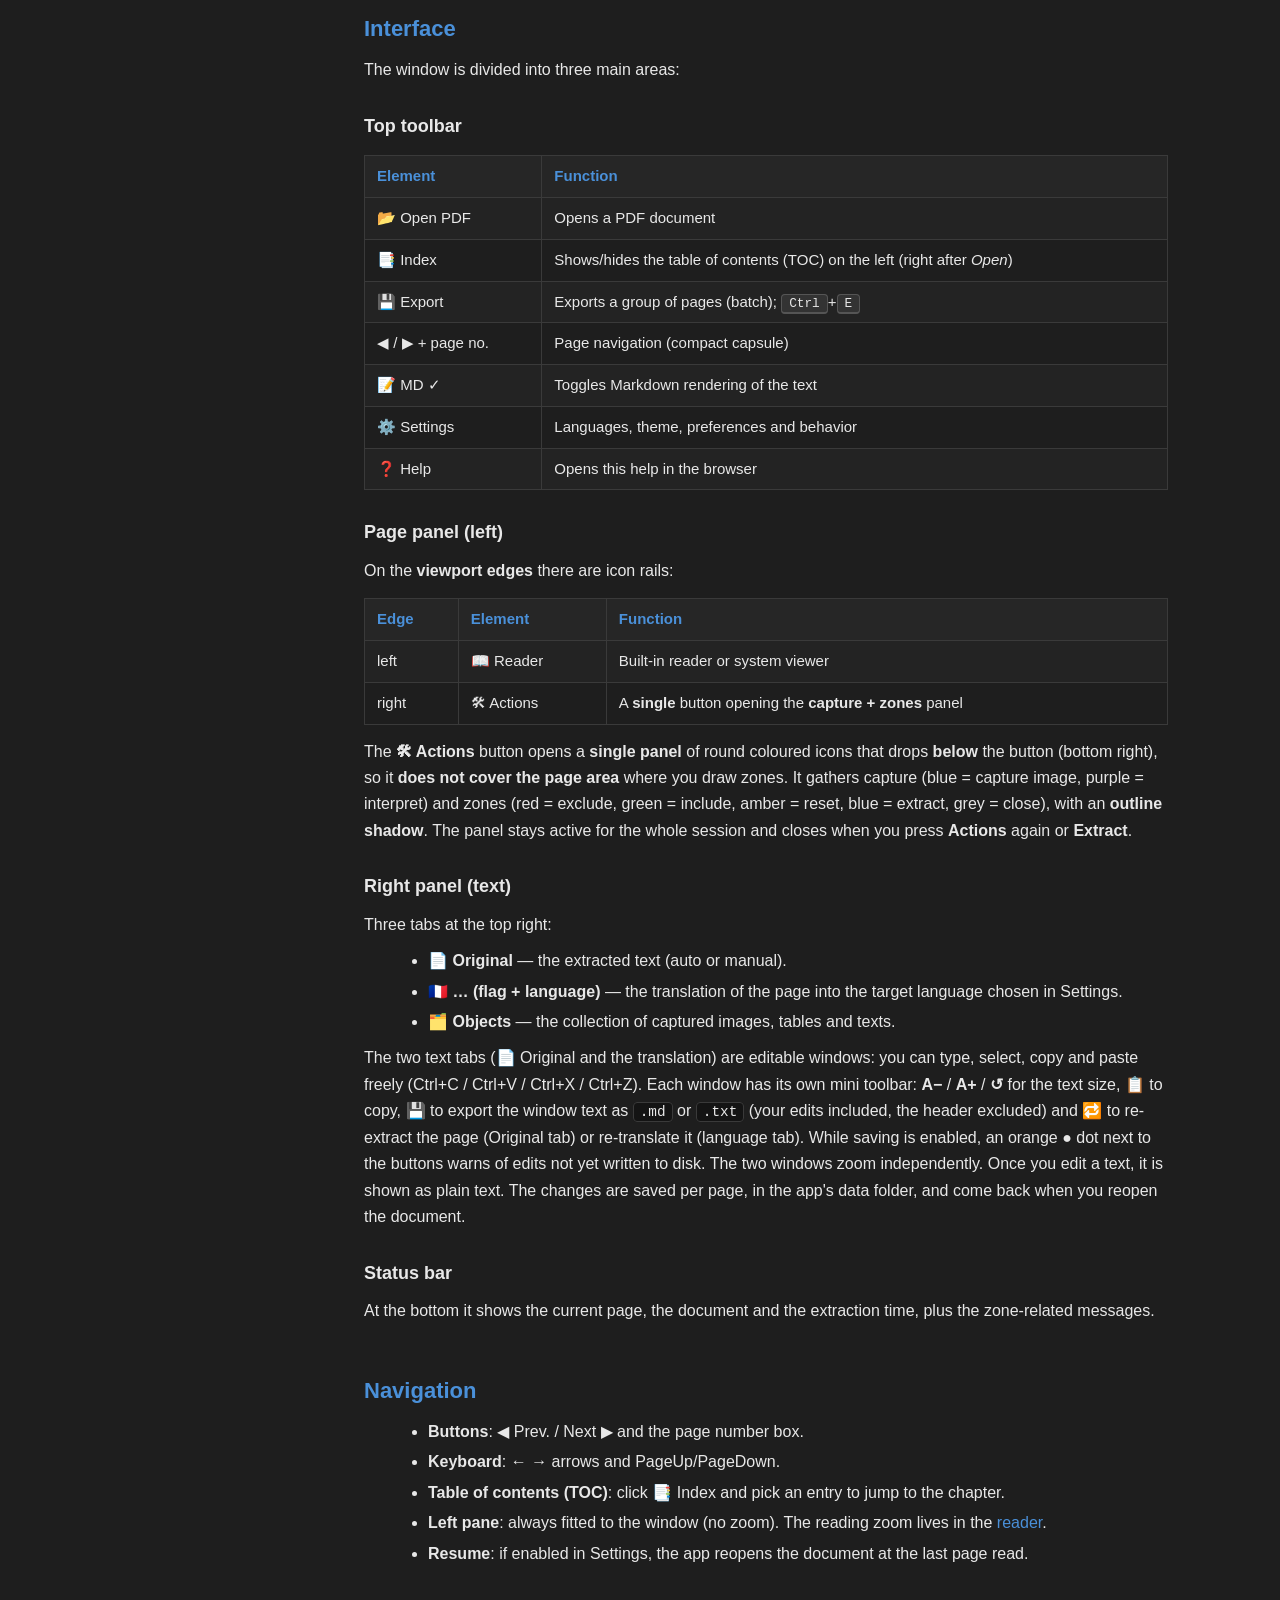
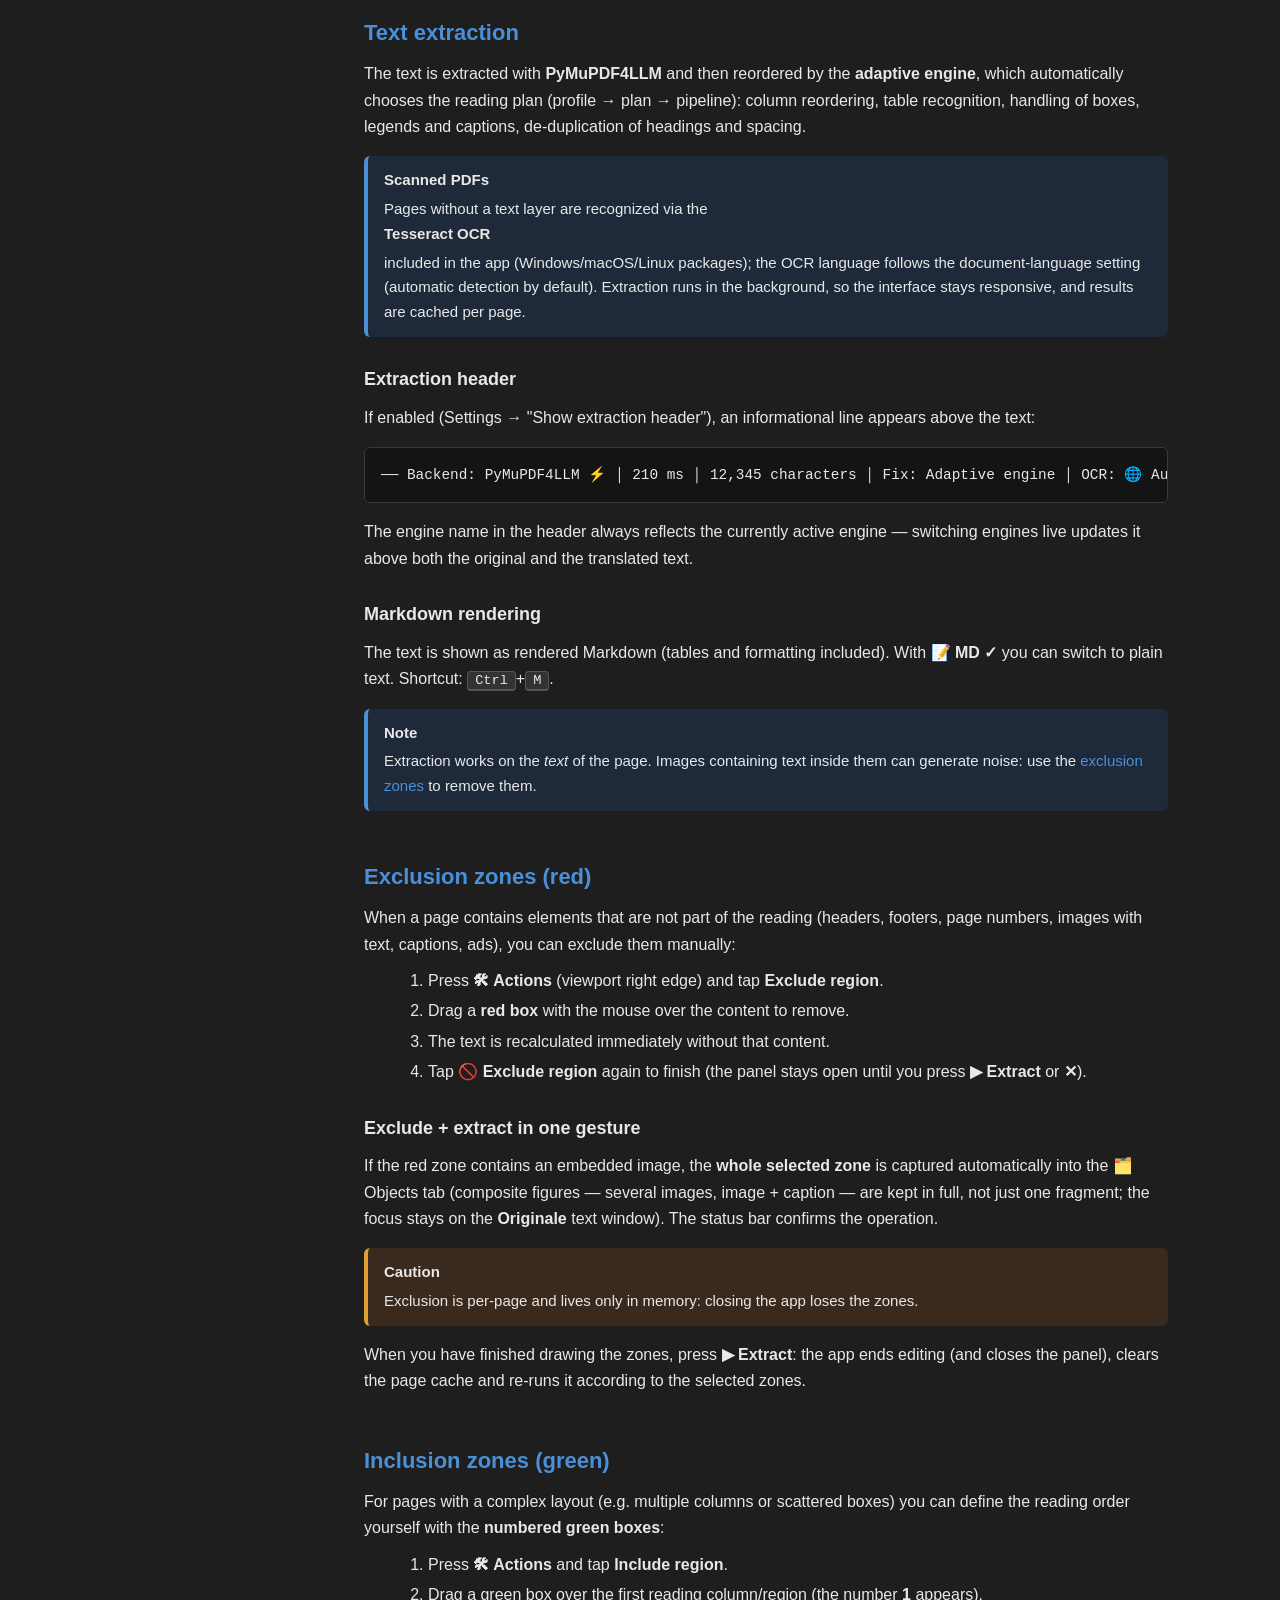
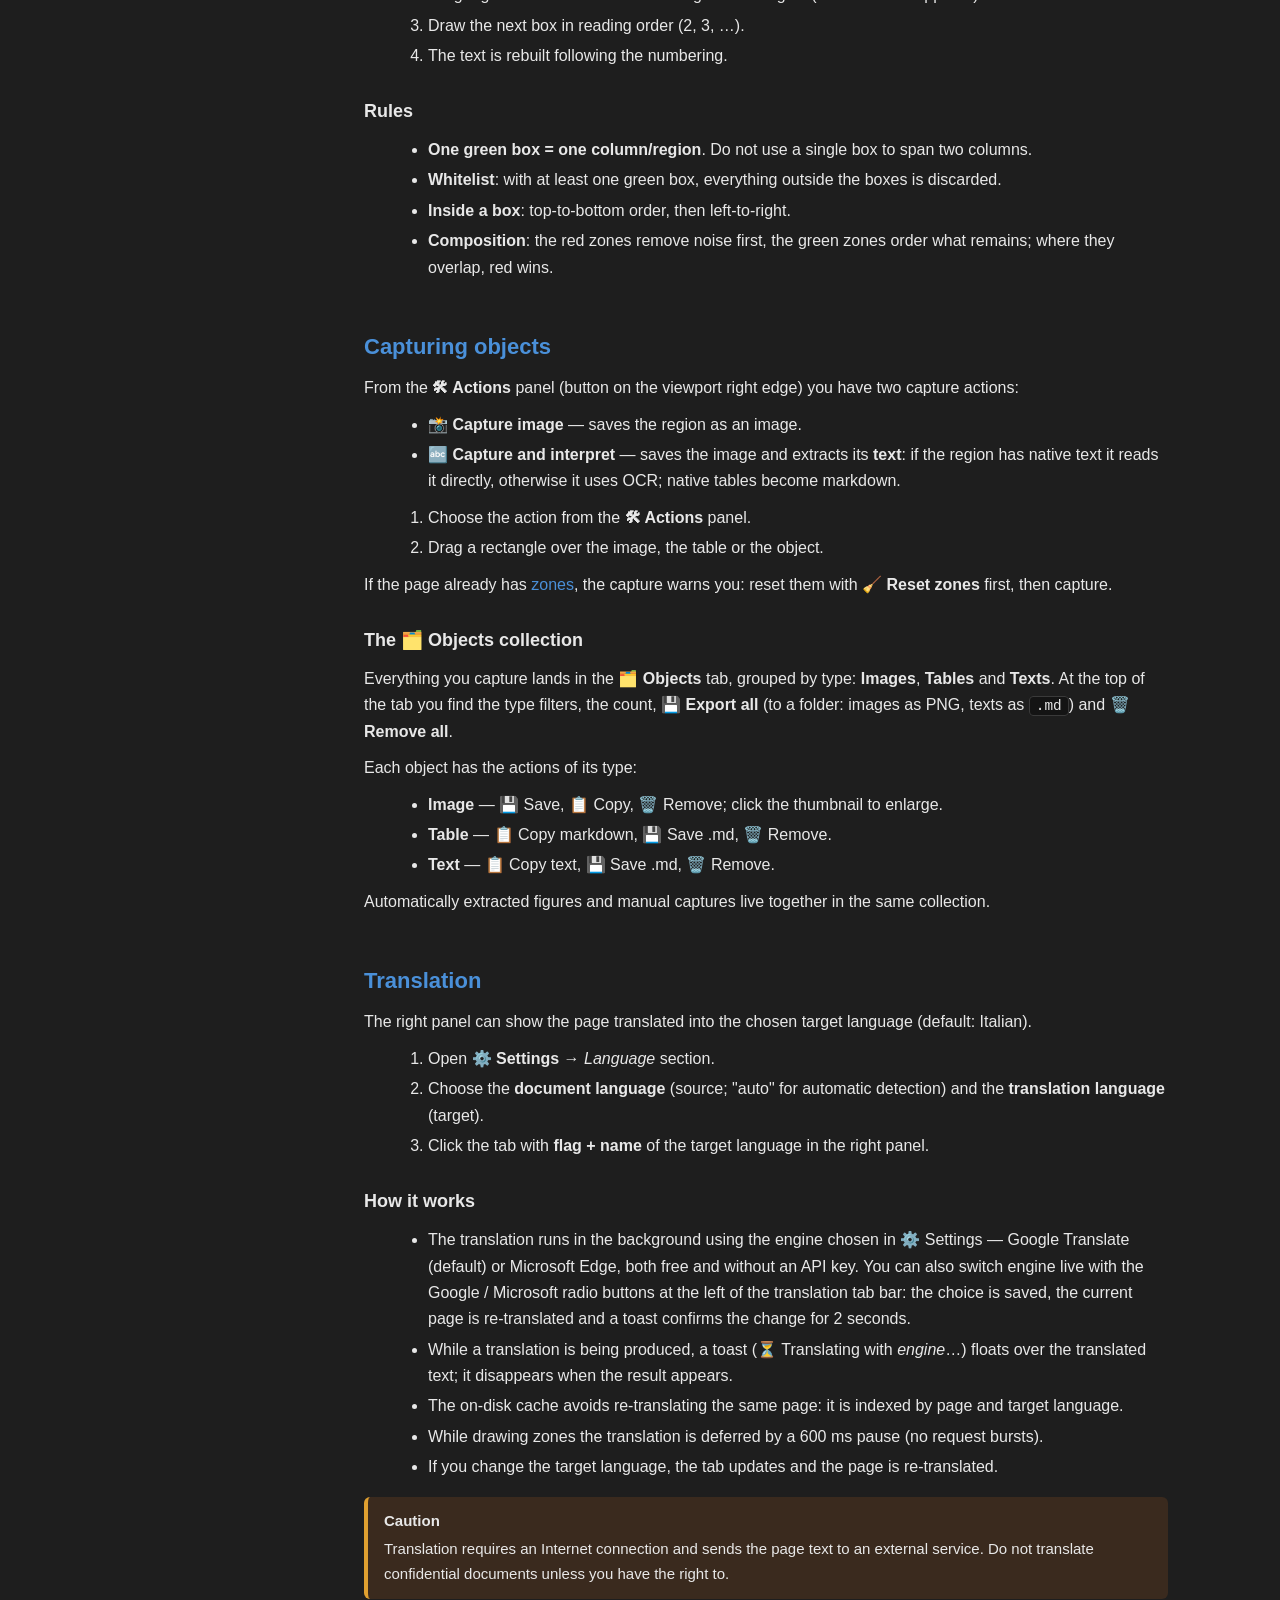
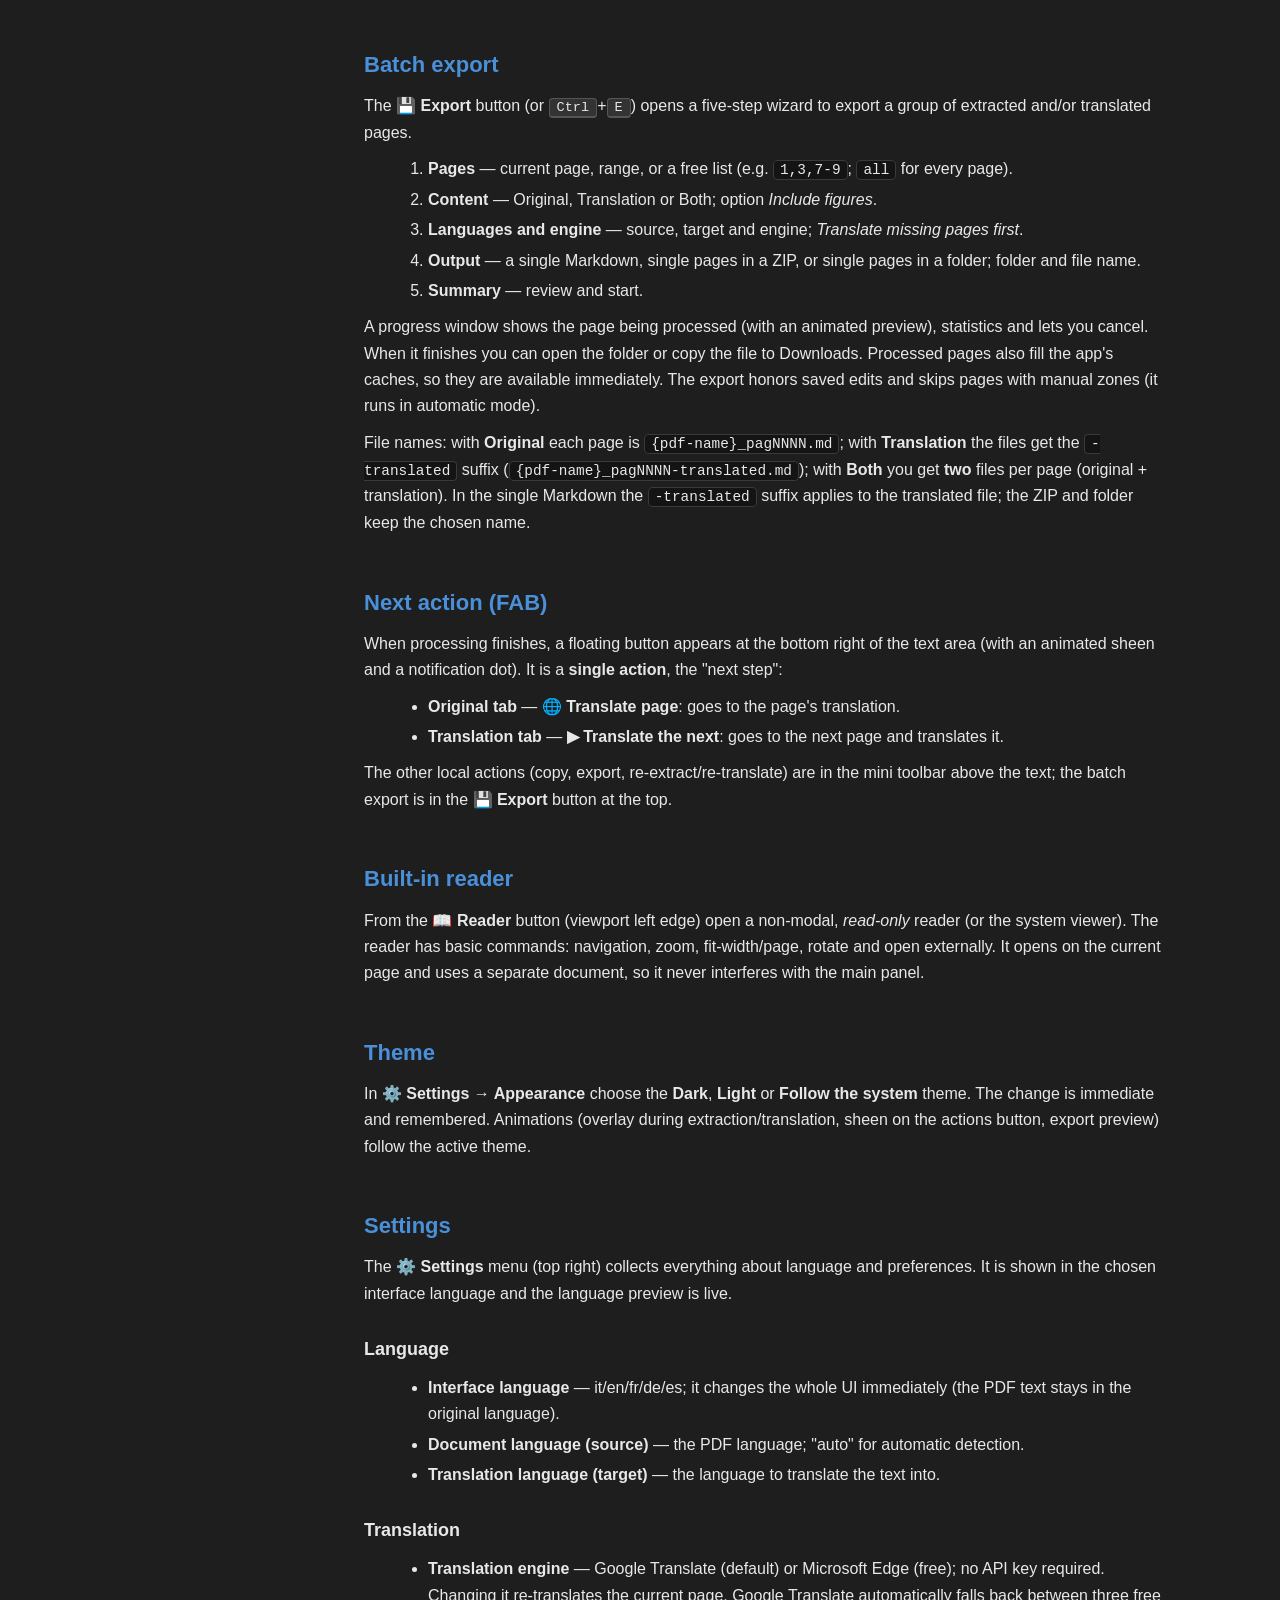
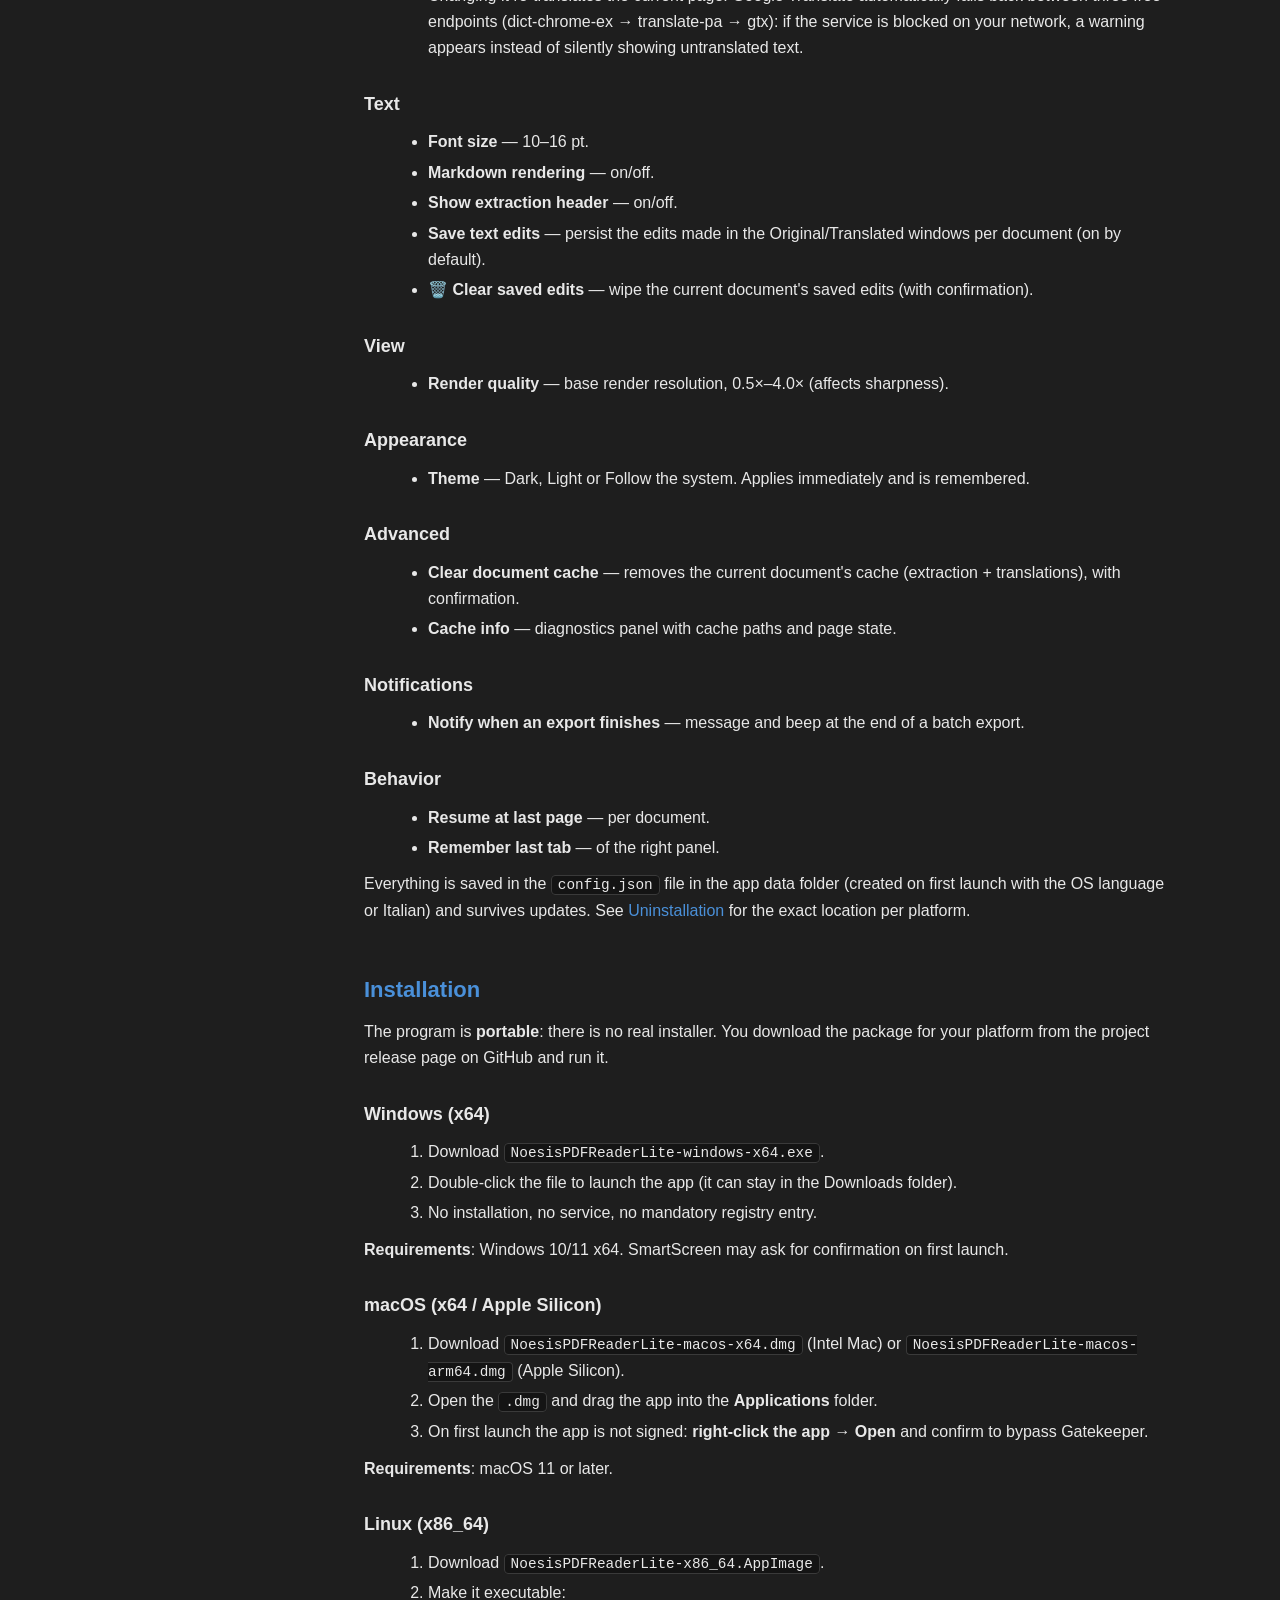
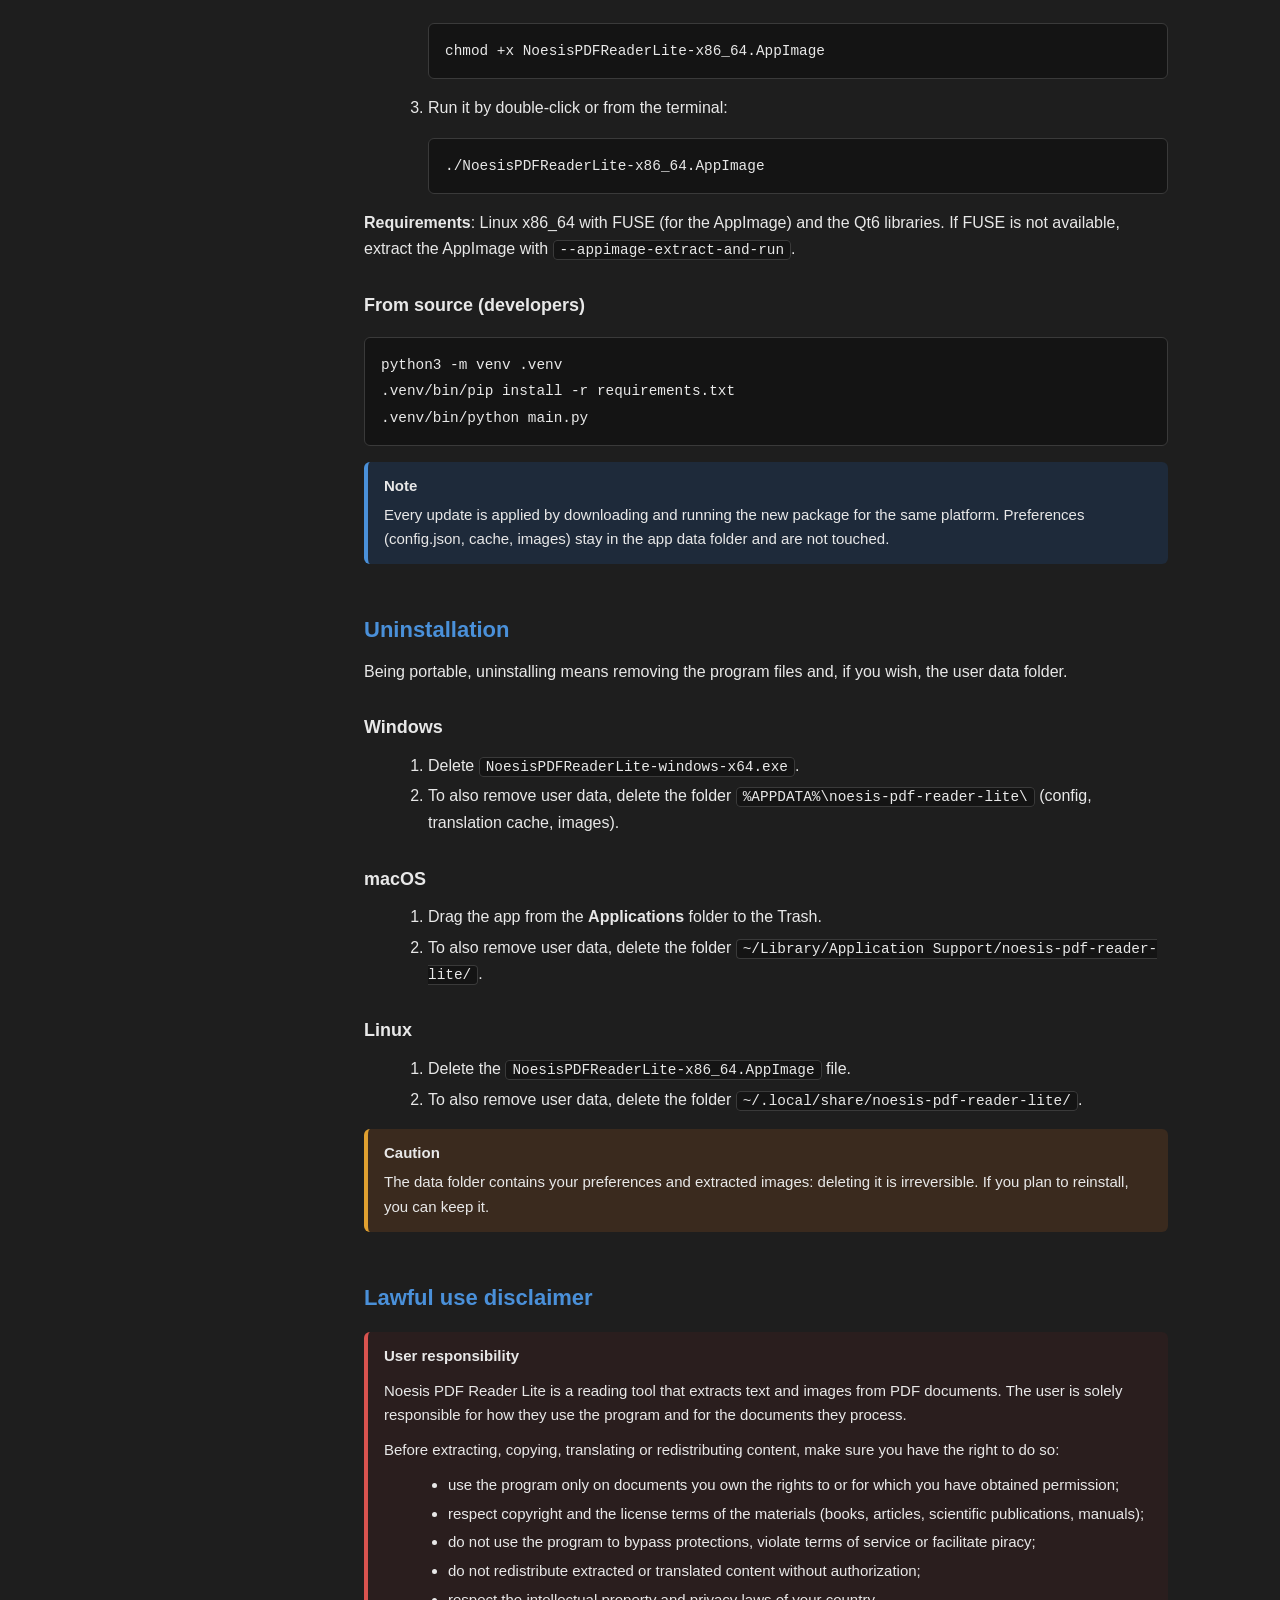
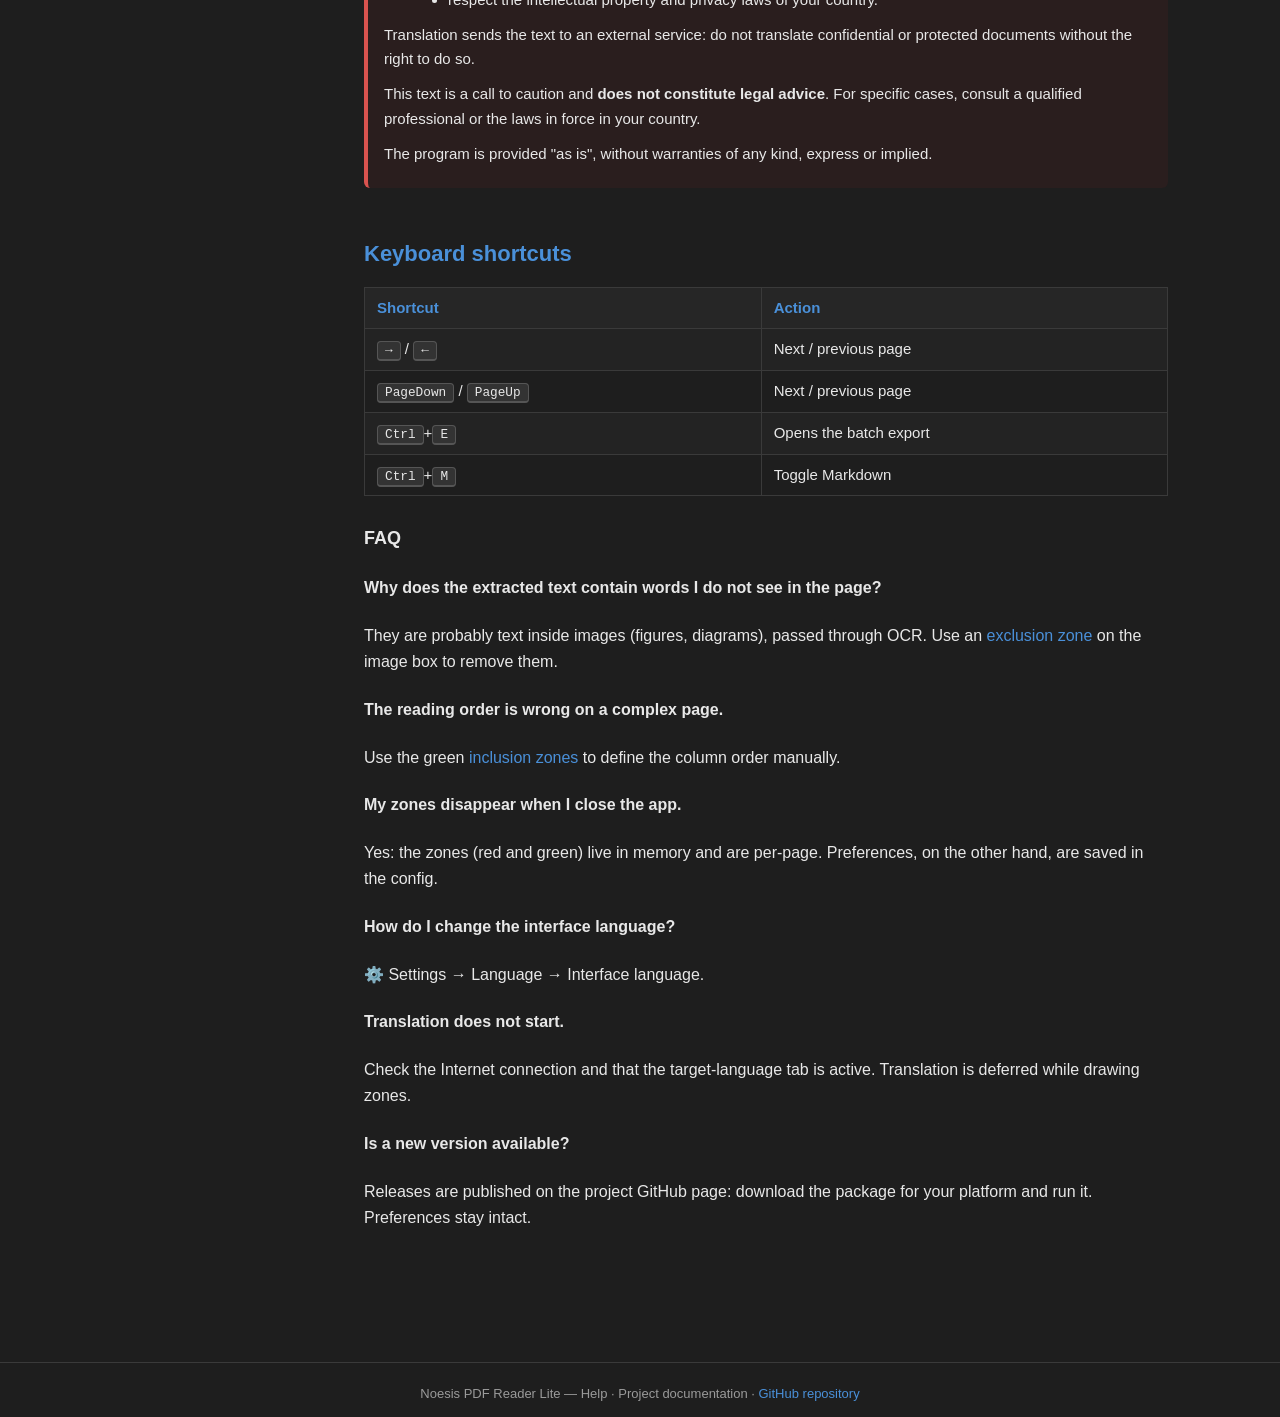
==== commit d6493e21: "feat(ui): pannello unico Azioni (cattura+zone), toolbar ridotta, rail Reader - Rail del viewport: Re" ====
--- a/docs/help/en/index.html
+++ b/docs/help/en/index.html
@@ -129,28 +129,29 @@
       <table>
         <tr><th>Element</th><th>Function</th></tr>
         <tr><td>📂 Open PDF</td><td>Opens a PDF document</td></tr>
+        <tr><td>📑 Index</td><td>Shows/hides the table of contents (TOC) on the left (right after <em>Open</em>)</td></tr>
         <tr><td>💾 Export</td><td>Exports a group of pages (batch); <kbd>Ctrl</kbd>+<kbd>E</kbd></td></tr>
-        <tr><td>📑 Index</td><td>Shows/hides the table of contents (TOC) on the left</td></tr>
         <tr><td>◀ / ▶ + page no.</td><td>Page navigation (compact capsule)</td></tr>
-        <tr><td>👁 Reader ▾</td><td>Opens the built-in reader or the system viewer</td></tr>
         <tr><td>📝 MD ✓</td><td>Toggles Markdown rendering of the text</td></tr>
         <tr><td>⚙️ Settings</td><td>Languages, theme, preferences and behavior</td></tr>
         <tr><td>❓ Help</td><td>Opens this help in the browser</td></tr>
       </table>
 
       <h3>Page panel (left)</h3>
-      <p>Above the page there are the zone tools:</p>
+      <p>On the <strong>viewport edges</strong> there are icon rails:</p>
       <table>
-        <tr><th>Element</th><th>Function</th></tr>
-        <tr><td>📸 Capture ▾</td><td>Menu: 📸 Capture image or 🔤 Capture and interpret (text/OCR)</td></tr>
-        <tr><td>✎ Edit</td><td>Shows/hides the floating zone-editing panel (capsule on the page's right edge)</td></tr>
+        <tr><th>Edge</th><th>Element</th><th>Function</th></tr>
+        <tr><td>left</td><td>📖 Reader</td><td>Built-in reader or system viewer</td></tr>
+        <tr><td>right</td><td>🛠 Actions</td><td>A <strong>single</strong> button opening the <strong>capture + zones</strong> panel</td></tr>
       </table>
-      <p>The <strong>✎ Edit</strong> panel is a floating capsule that stays
-      active for the whole editing session and closes when you press
-      <strong>✎ Edit</strong> again or <strong>▶ Extract</strong>. Icons (with
-      a descriptive tooltip on hover): <strong>🚫</strong> Exclude region,
-      <strong>🟩</strong> Include region, <strong>🧹</strong> Reset zones,
-      <strong>▶</strong> Extract and <strong>✕</strong> Close.</p>
+      <p>The <strong>🛠 Actions</strong> button opens a <strong>single panel</strong>
+      of round coloured icons that drops <strong>below</strong> the button
+      (bottom right), so it <strong>does not cover the page area</strong> where
+      you draw zones. It gathers capture (blue = capture image, purple =
+      interpret) and zones (red = exclude, green = include, amber = reset,
+      blue = extract, grey = close), with an <strong>outline shadow</strong>.
+      The panel stays active for the whole session and closes when you press
+      <strong>Actions</strong> again or <strong>Extract</strong>.</p>
 
       <h3>Right panel (text)</h3>
       <p>Three tabs at the top right:</p>
@@ -233,8 +234,8 @@
       (headers, footers, page numbers, images with text, captions, ads), you
       can exclude them manually:</p>
       <ol>
-        <li>Press <strong>✎ Edit</strong> (top right) to open the floating panel
-          and tap <strong>🚫 Exclude region</strong>.</li>
+        <li>Press <strong>🛠 Actions</strong> (viewport right edge) and tap
+          <strong>Exclude region</strong>.</li>
         <li>Drag a <strong>red box</strong> with the mouse over the content to
           remove.</li>
         <li>The text is recalculated immediately without that content.</li>
@@ -265,8 +266,8 @@
       boxes) you can define the reading order yourself with the
       <strong>numbered green boxes</strong>:</p>
       <ol>
-        <li>Press <strong>✎ Edit</strong> and tap
-          <strong>🟩 Include region</strong>.</li>
+        <li>Press <strong>🛠 Actions</strong> and tap
+          <strong>Include region</strong>.</li>
         <li>Drag a green box over the first reading column/region (the number
           <strong>1</strong> appears).</li>
         <li>Draw the next box in reading order (2, 3, …).</li>
@@ -288,7 +289,8 @@
       <!-- ═══════════════ IMAGE EXTRACTION ═══════════════ -->
 
       <h2 id="images">Capturing objects</h2>
-      <p>From the <strong>📸 Capture ▾</strong> menu you have two actions:</p>
+      <p>From the <strong>🛠 Actions</strong> panel (button on the viewport
+      right edge) you have two capture actions:</p>
       <ul>
         <li><strong>📸 Capture image</strong> — saves the region as an
           image.</li>
@@ -298,7 +300,7 @@
           markdown.</li>
       </ul>
       <ol>
-        <li>Choose the action from the <strong>📸 Capture ▾</strong> menu.</li>
+        <li>Choose the action from the <strong>🛠 Actions</strong> panel.</li>
         <li>Drag a rectangle over the image, the table or the object.</li>
       </ol>
       <p>If the page already has <a href="#zones-exclude">zones</a>, the
@@ -404,7 +406,8 @@
       <strong>💾 Export</strong> button at the top.</p>
 
       <h2 id="reader">Built-in reader</h2>
-      <p>From the <strong>👁 Reader ▾</strong> menu open a non-modal,
+      <p>From the <strong>📖 Reader</strong> button (viewport left edge) open a
+      non-modal,
       <em>read-only</em> reader (or the system viewer). The reader has basic
       commands: navigation, zoom, fit-width/page, rotate and open externally. It
       opens on the current page and uses a separate document, so it never
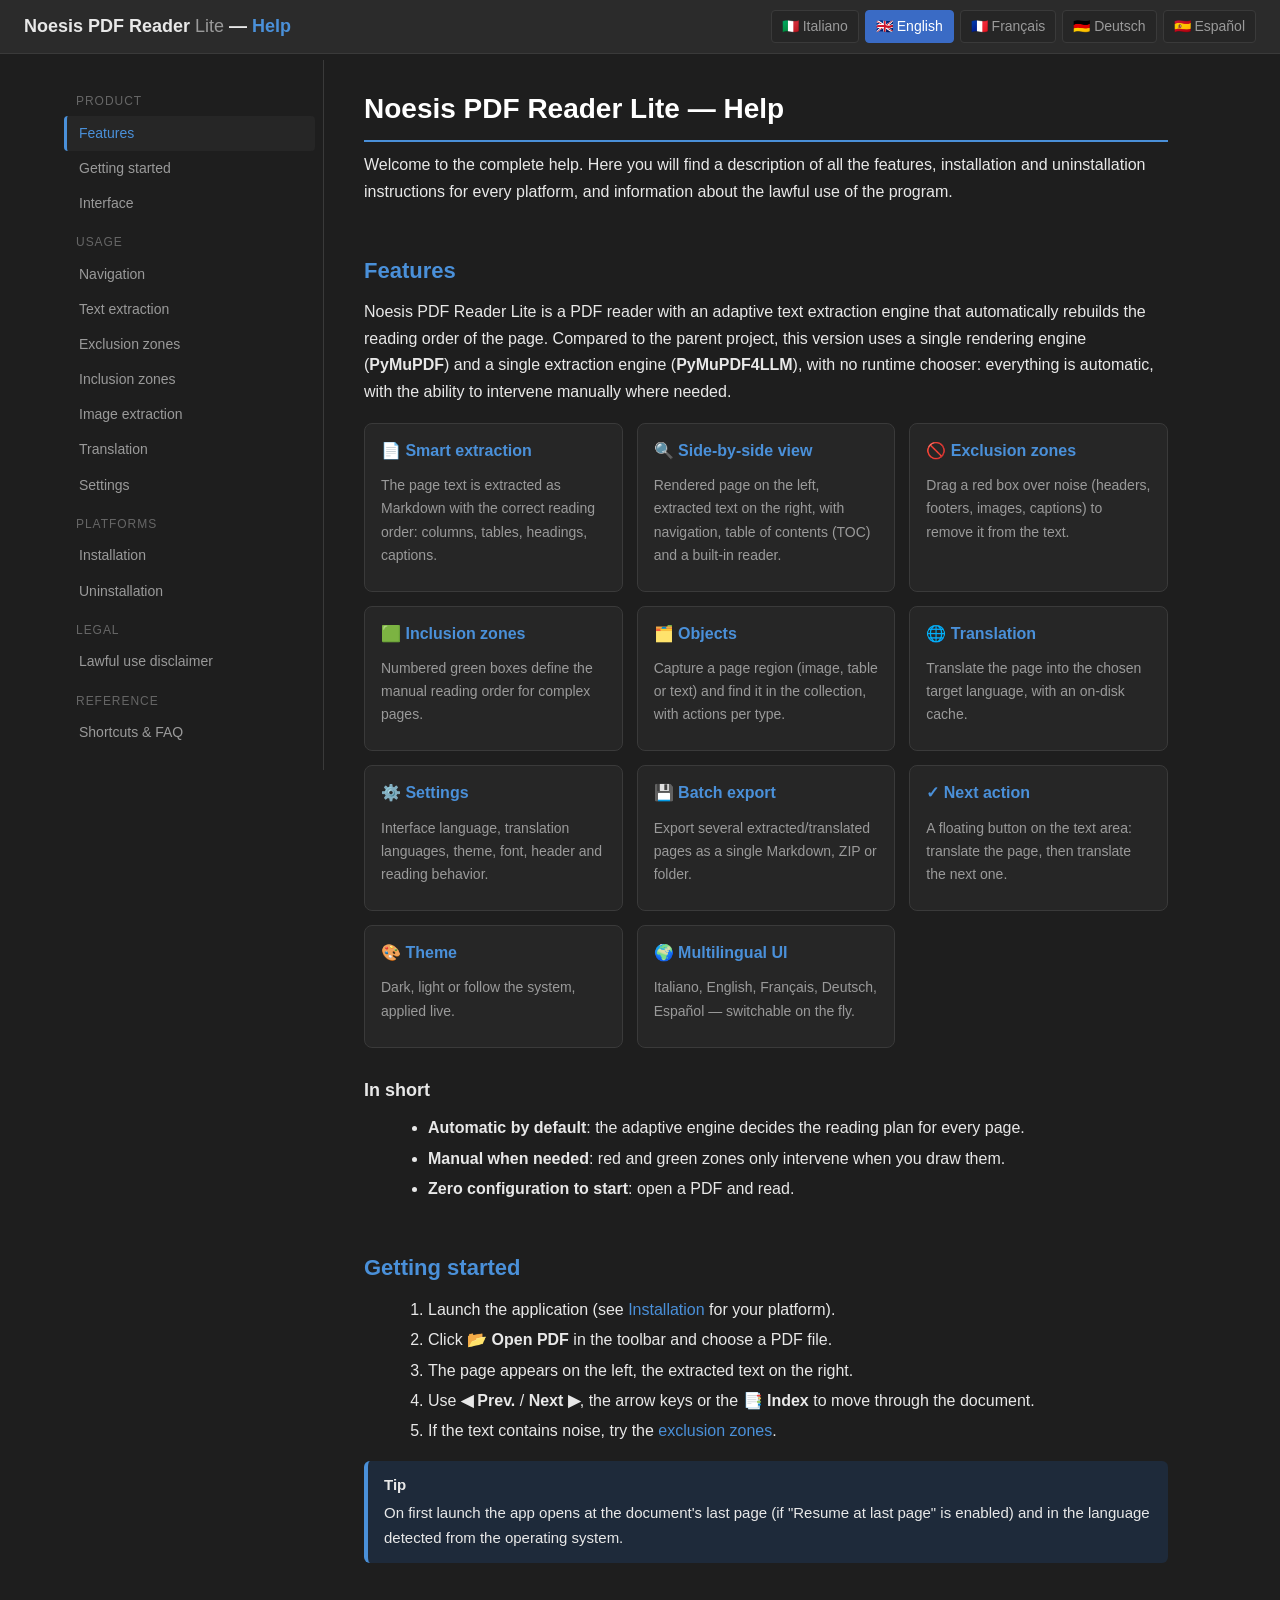
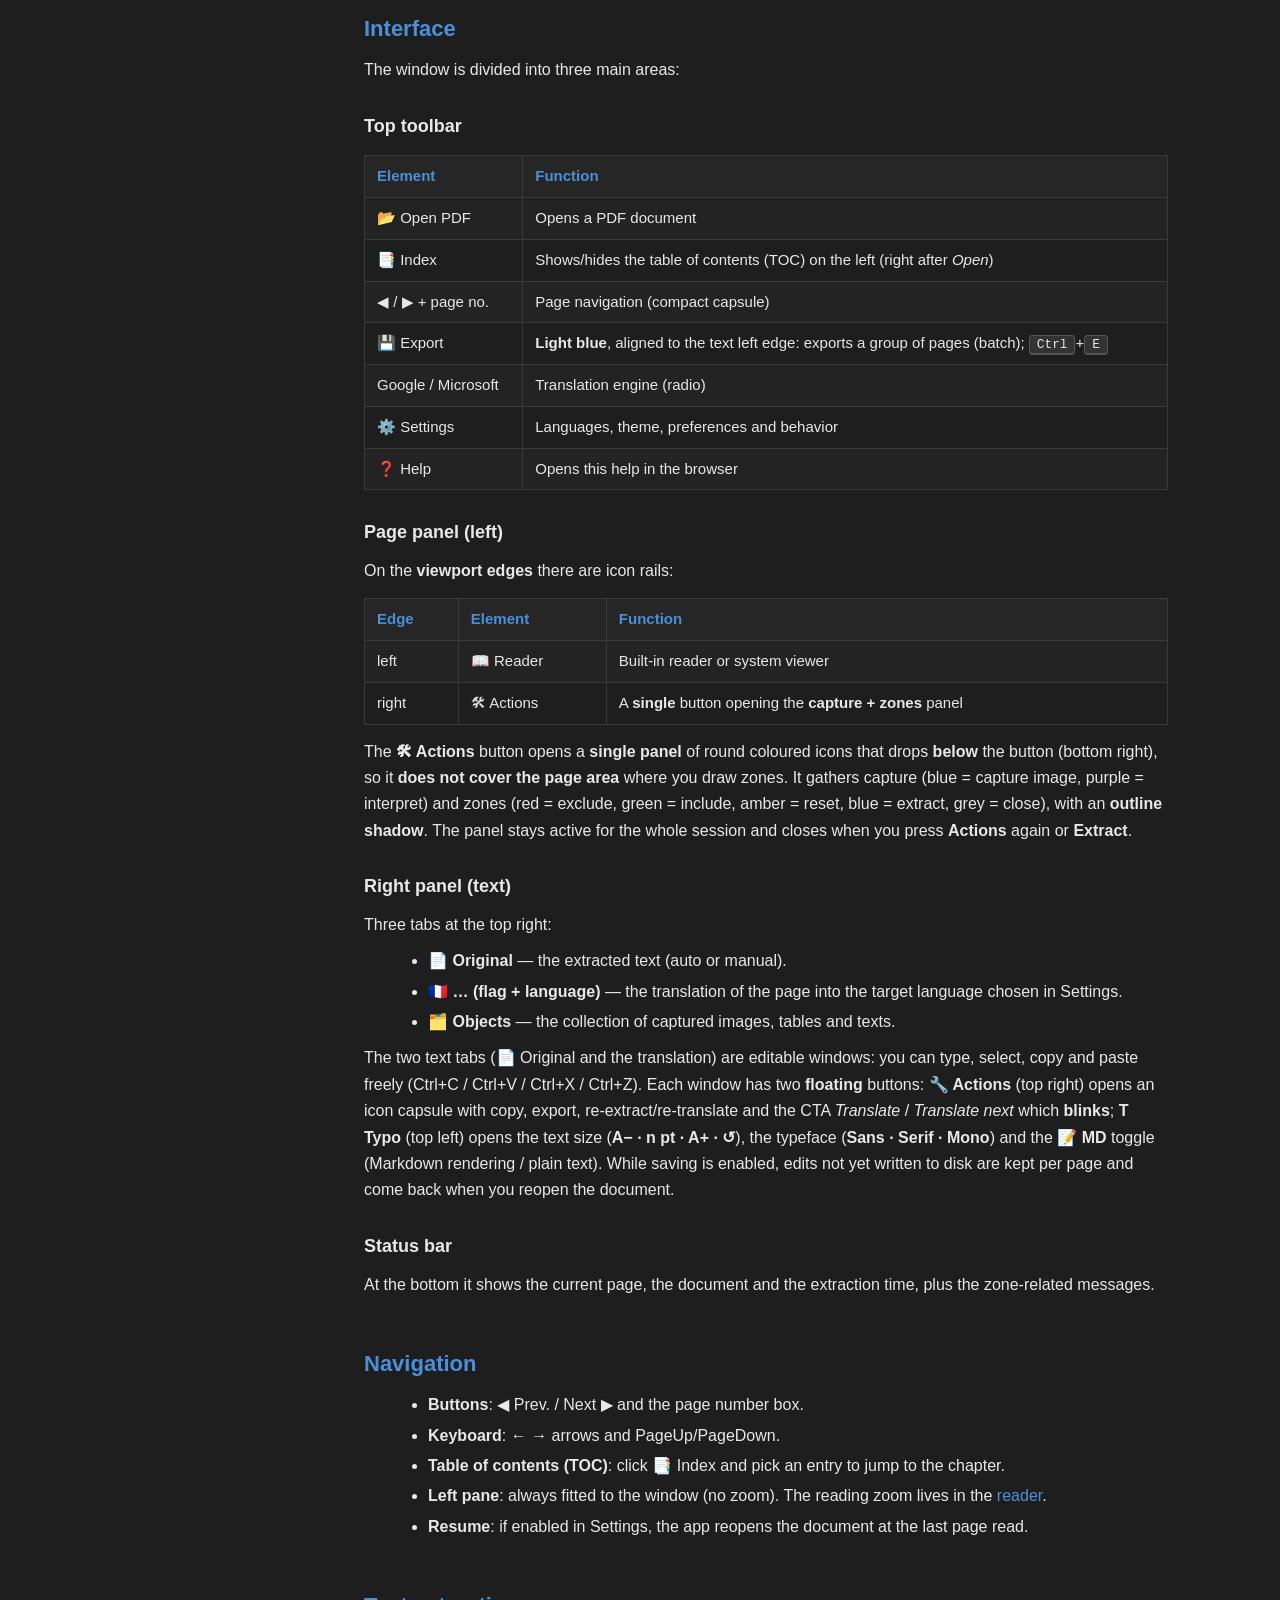
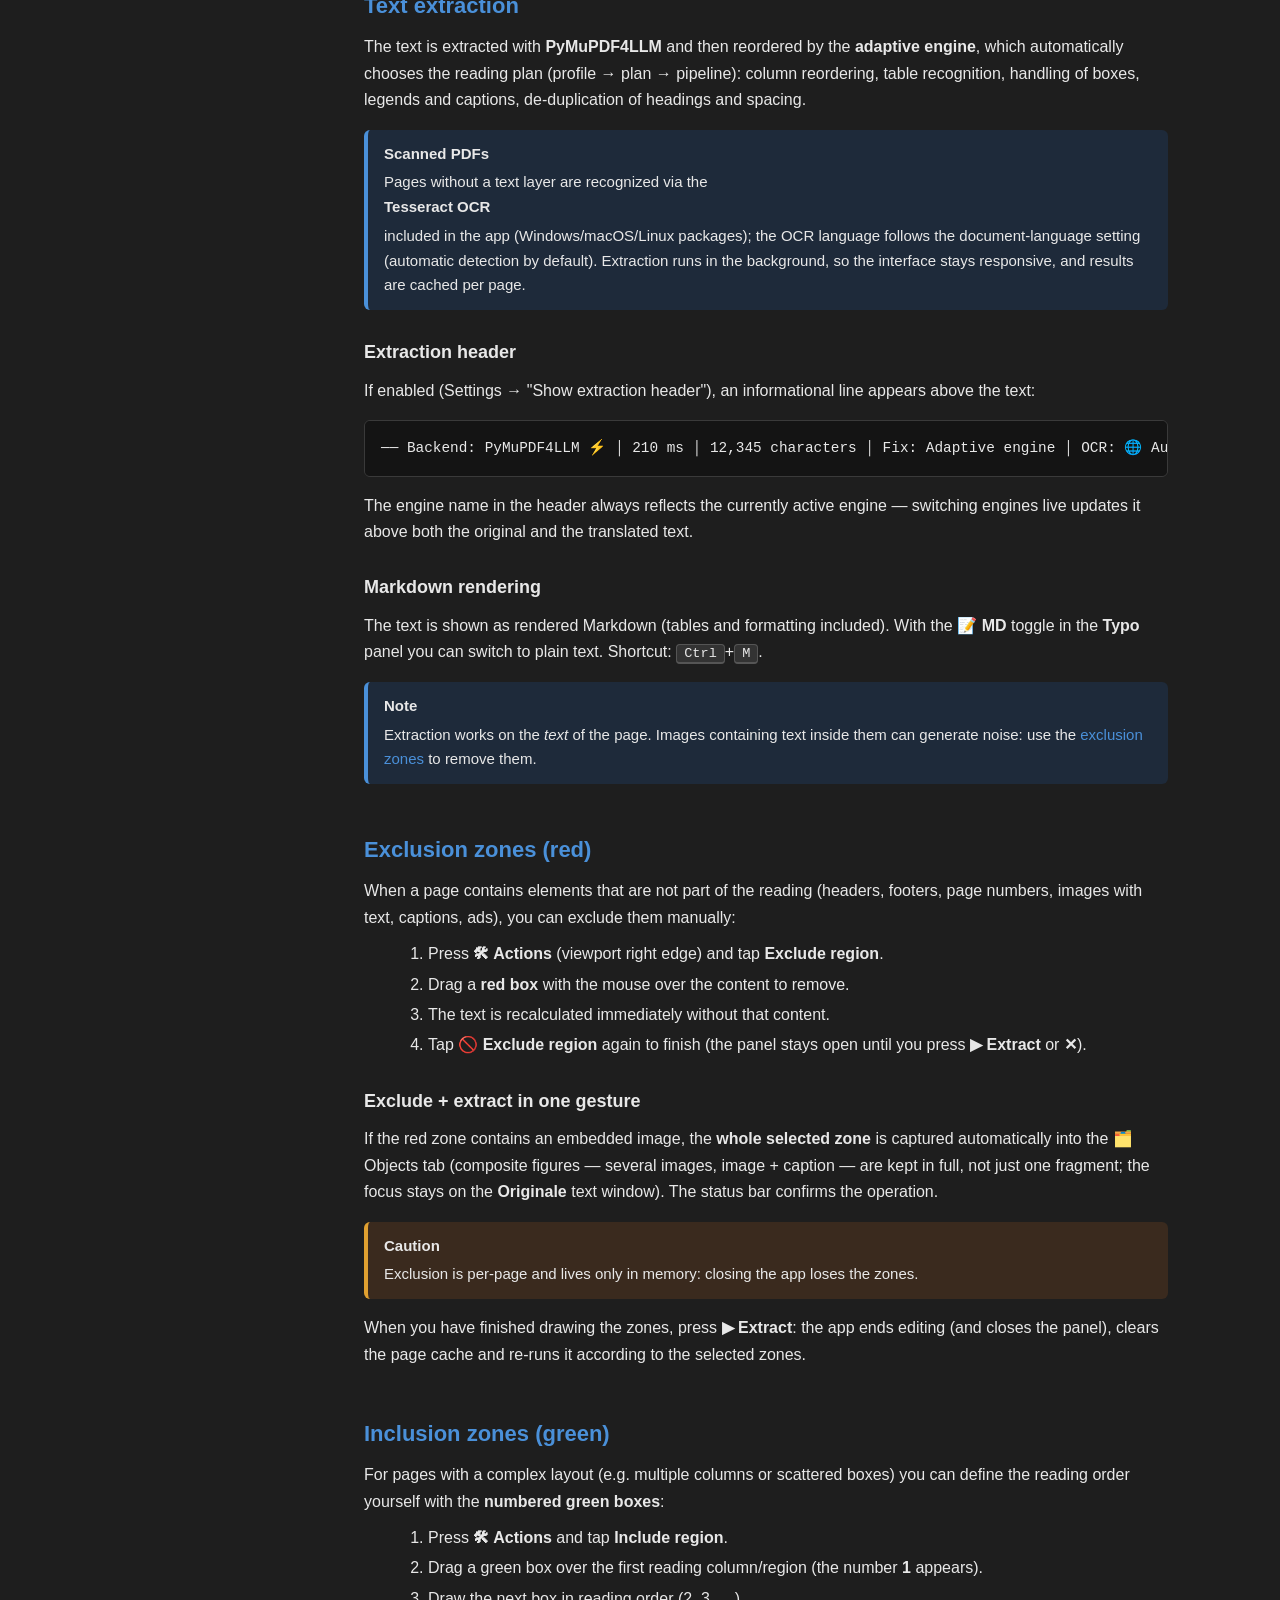
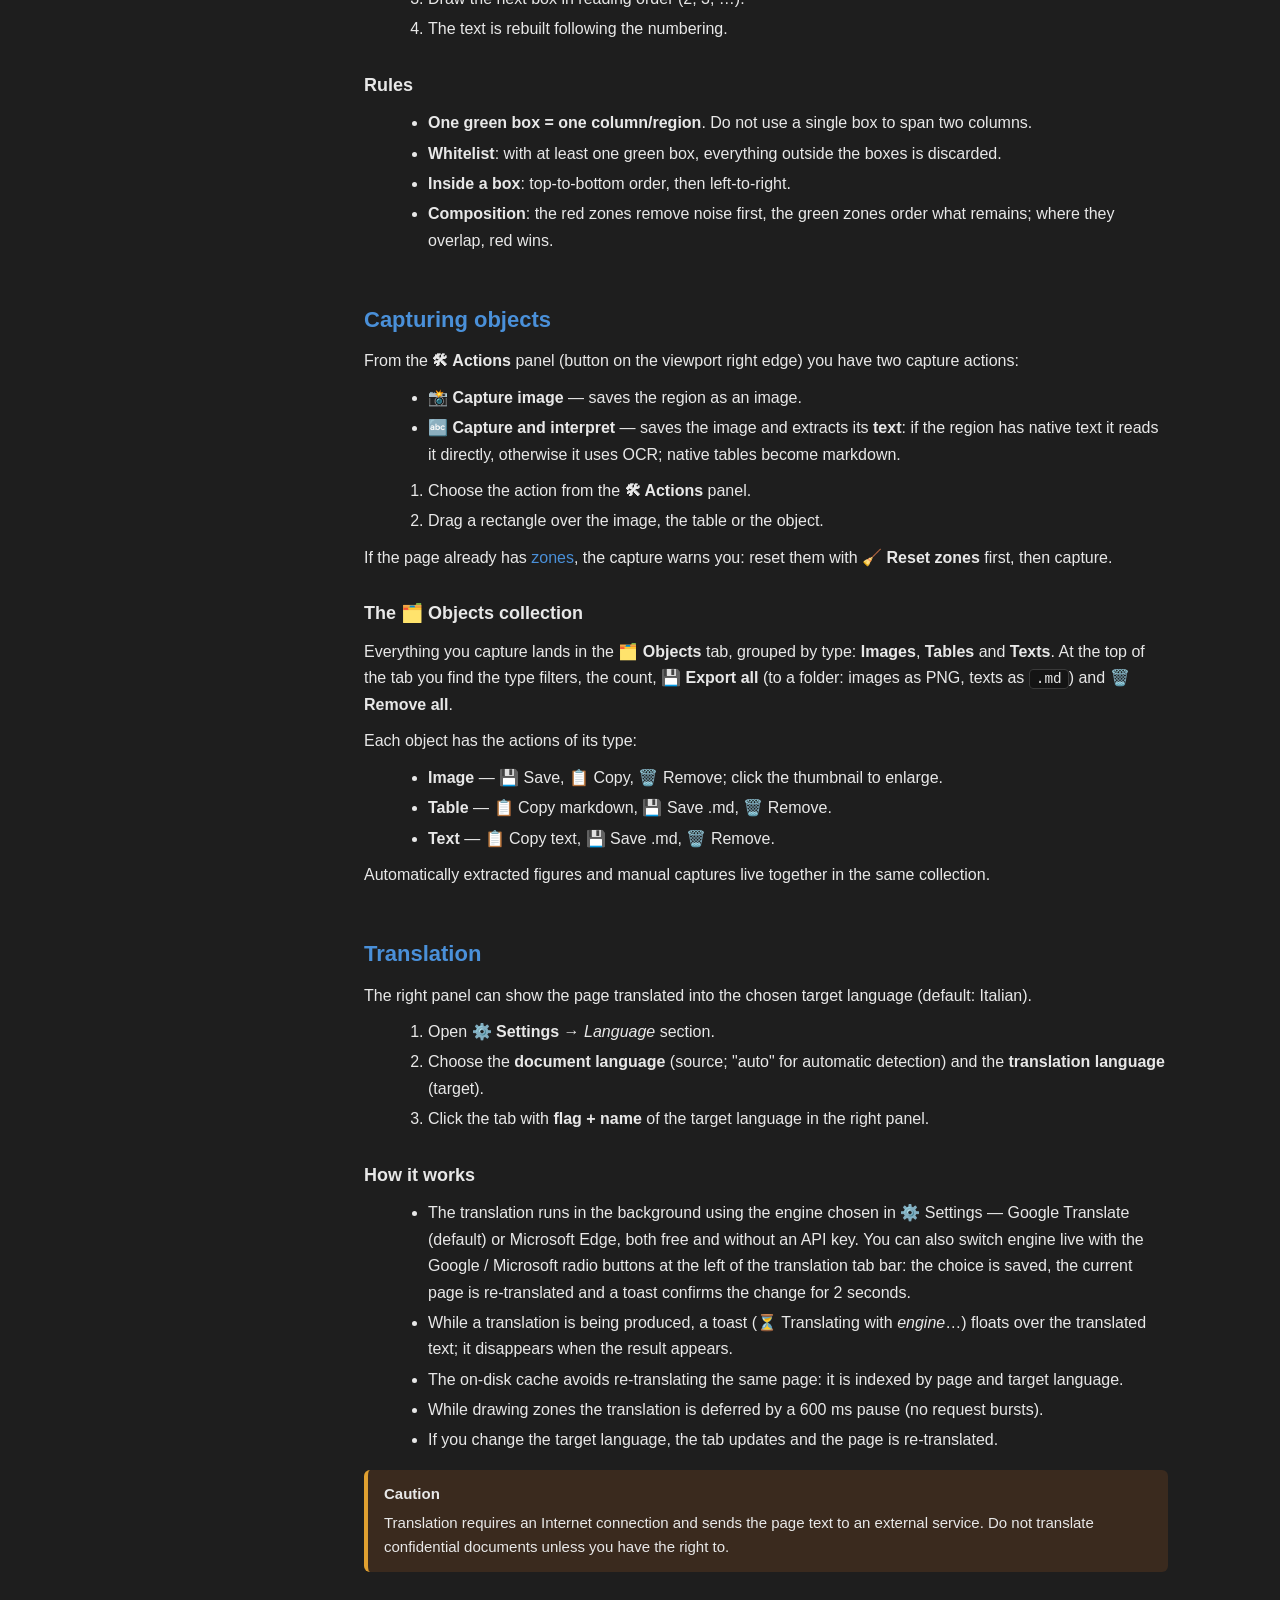
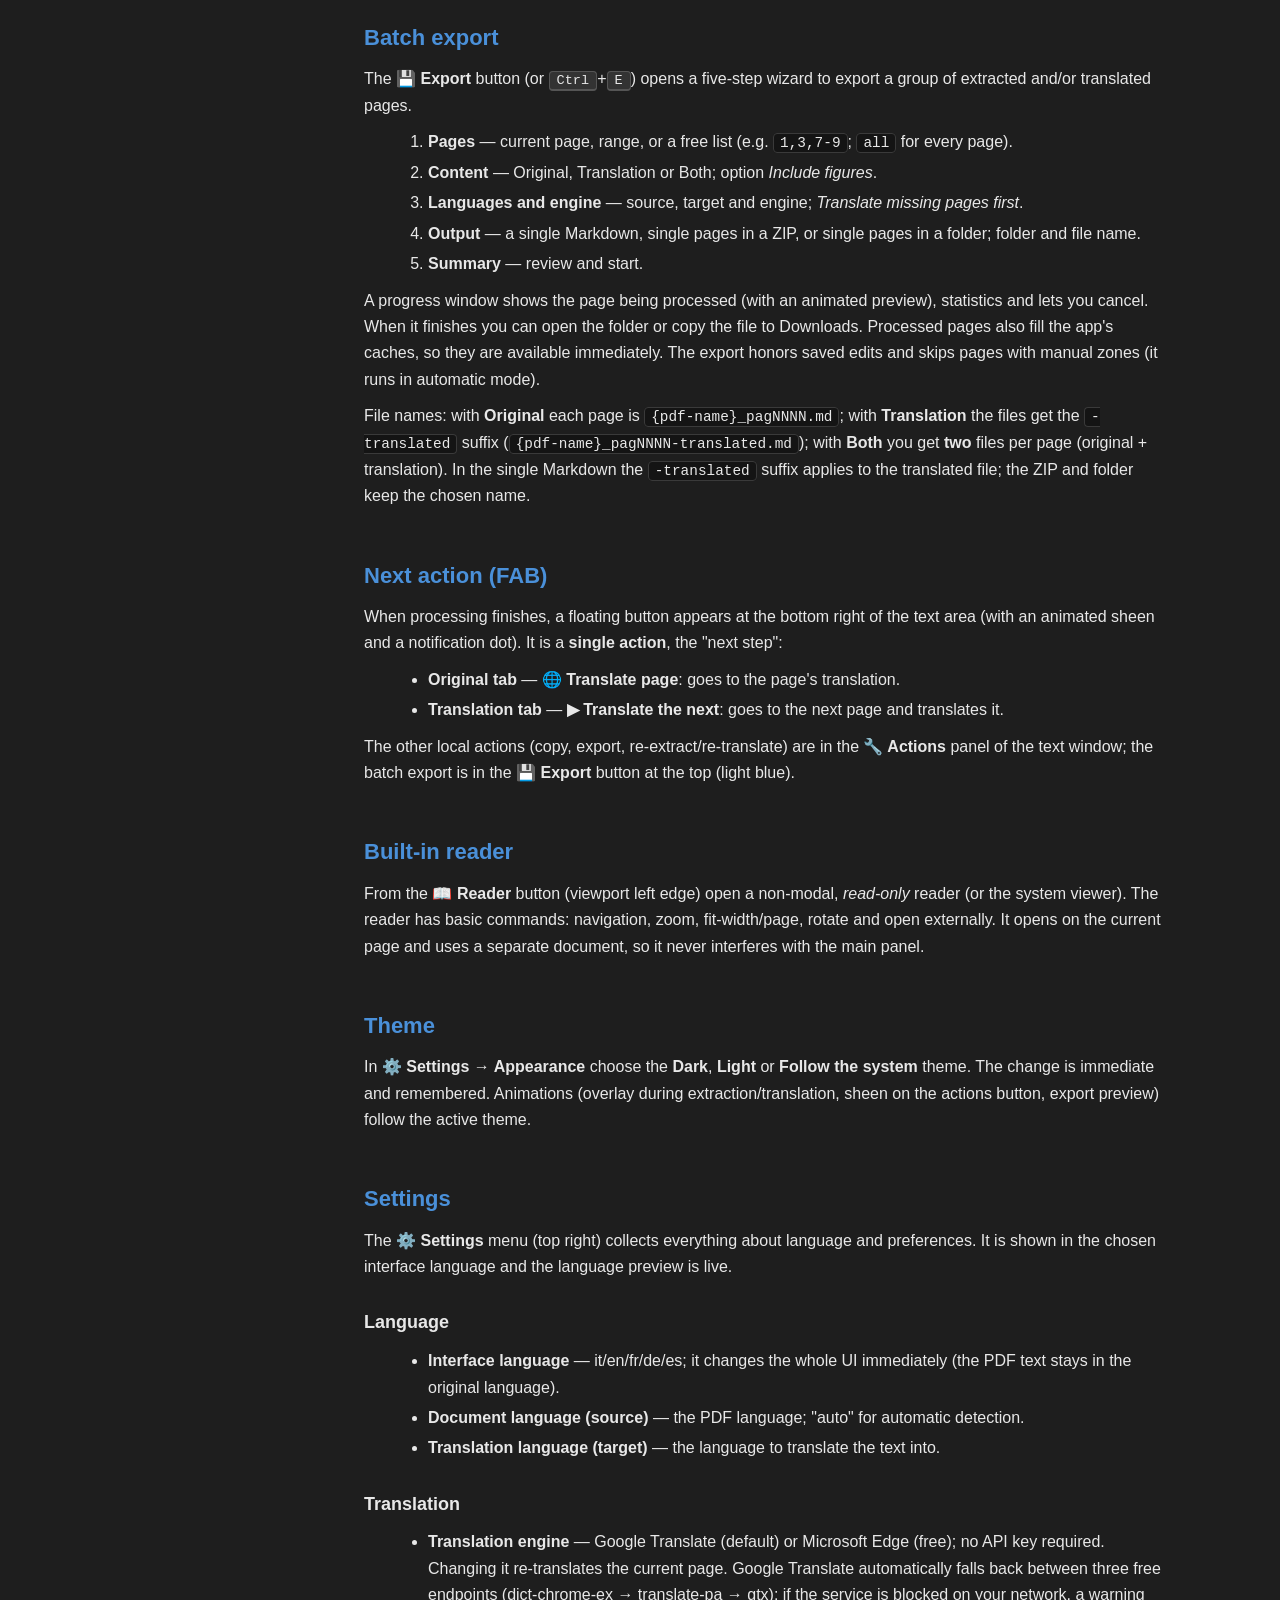
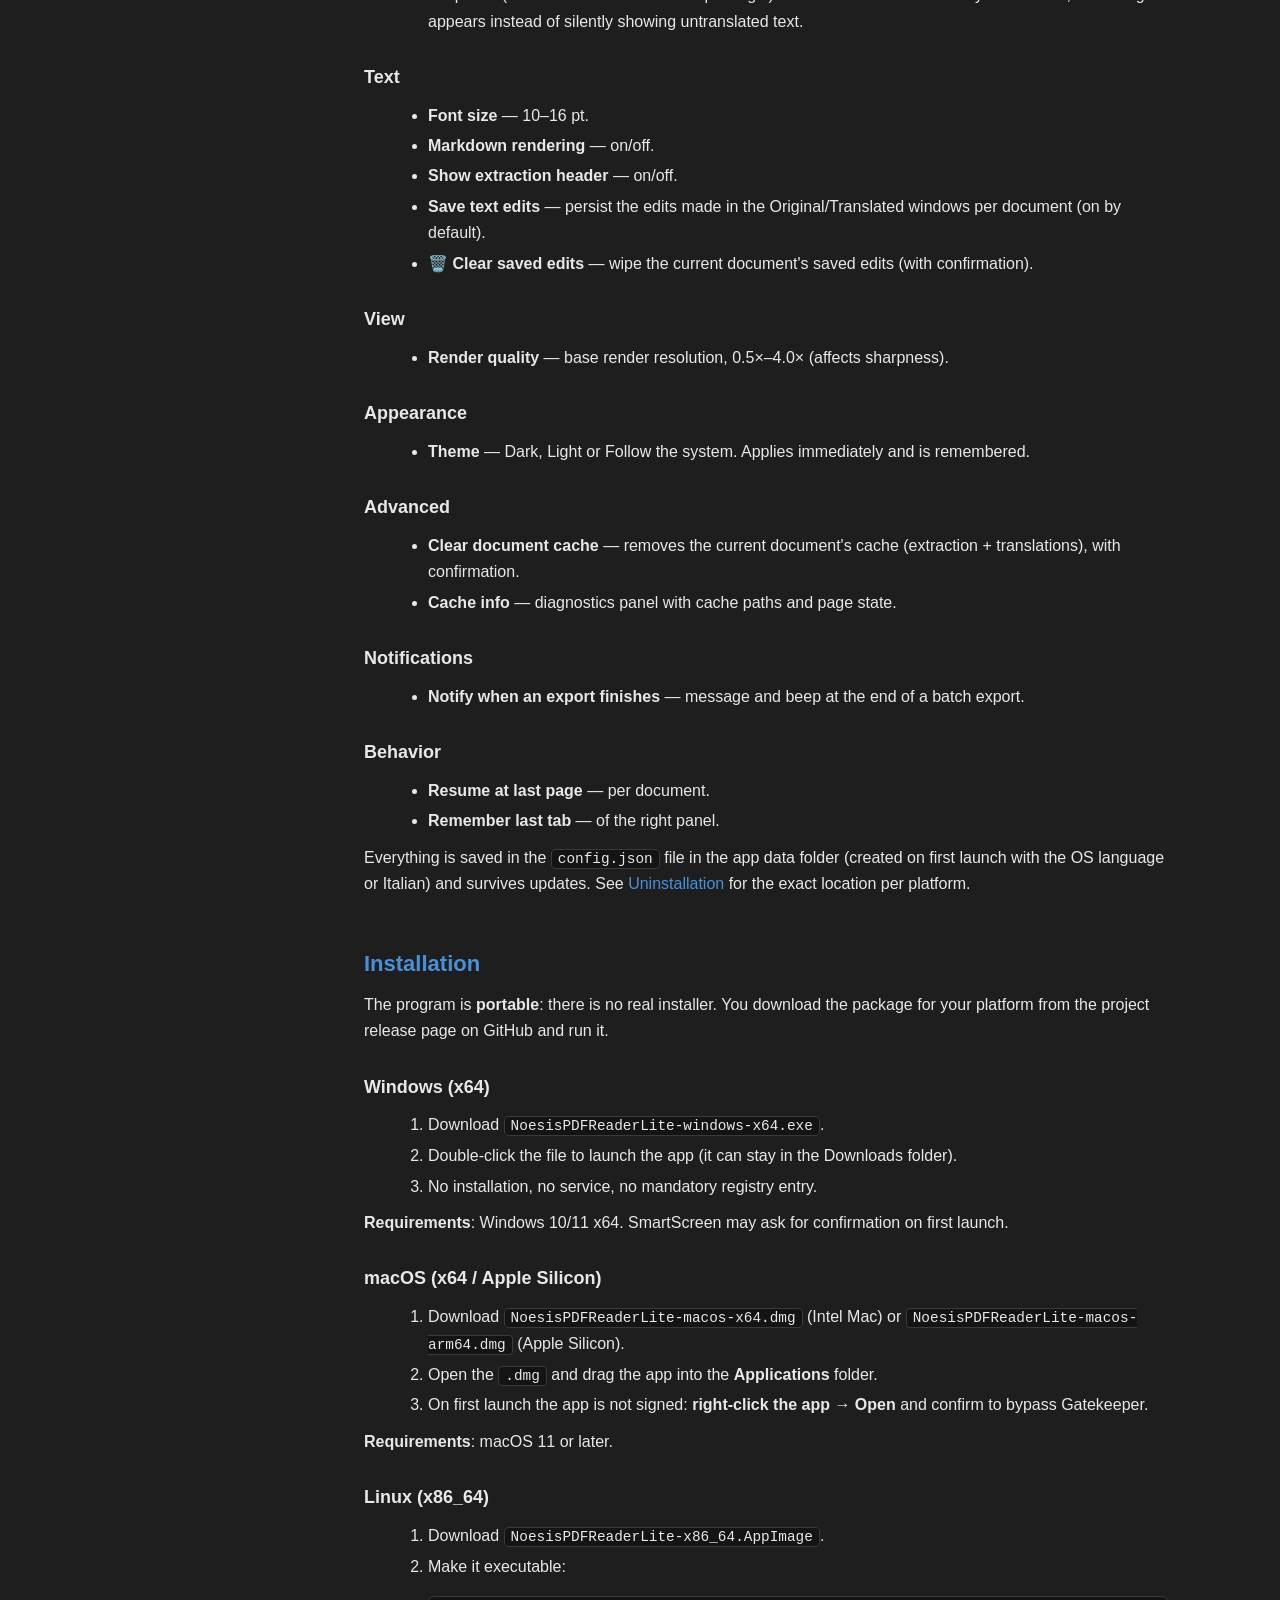
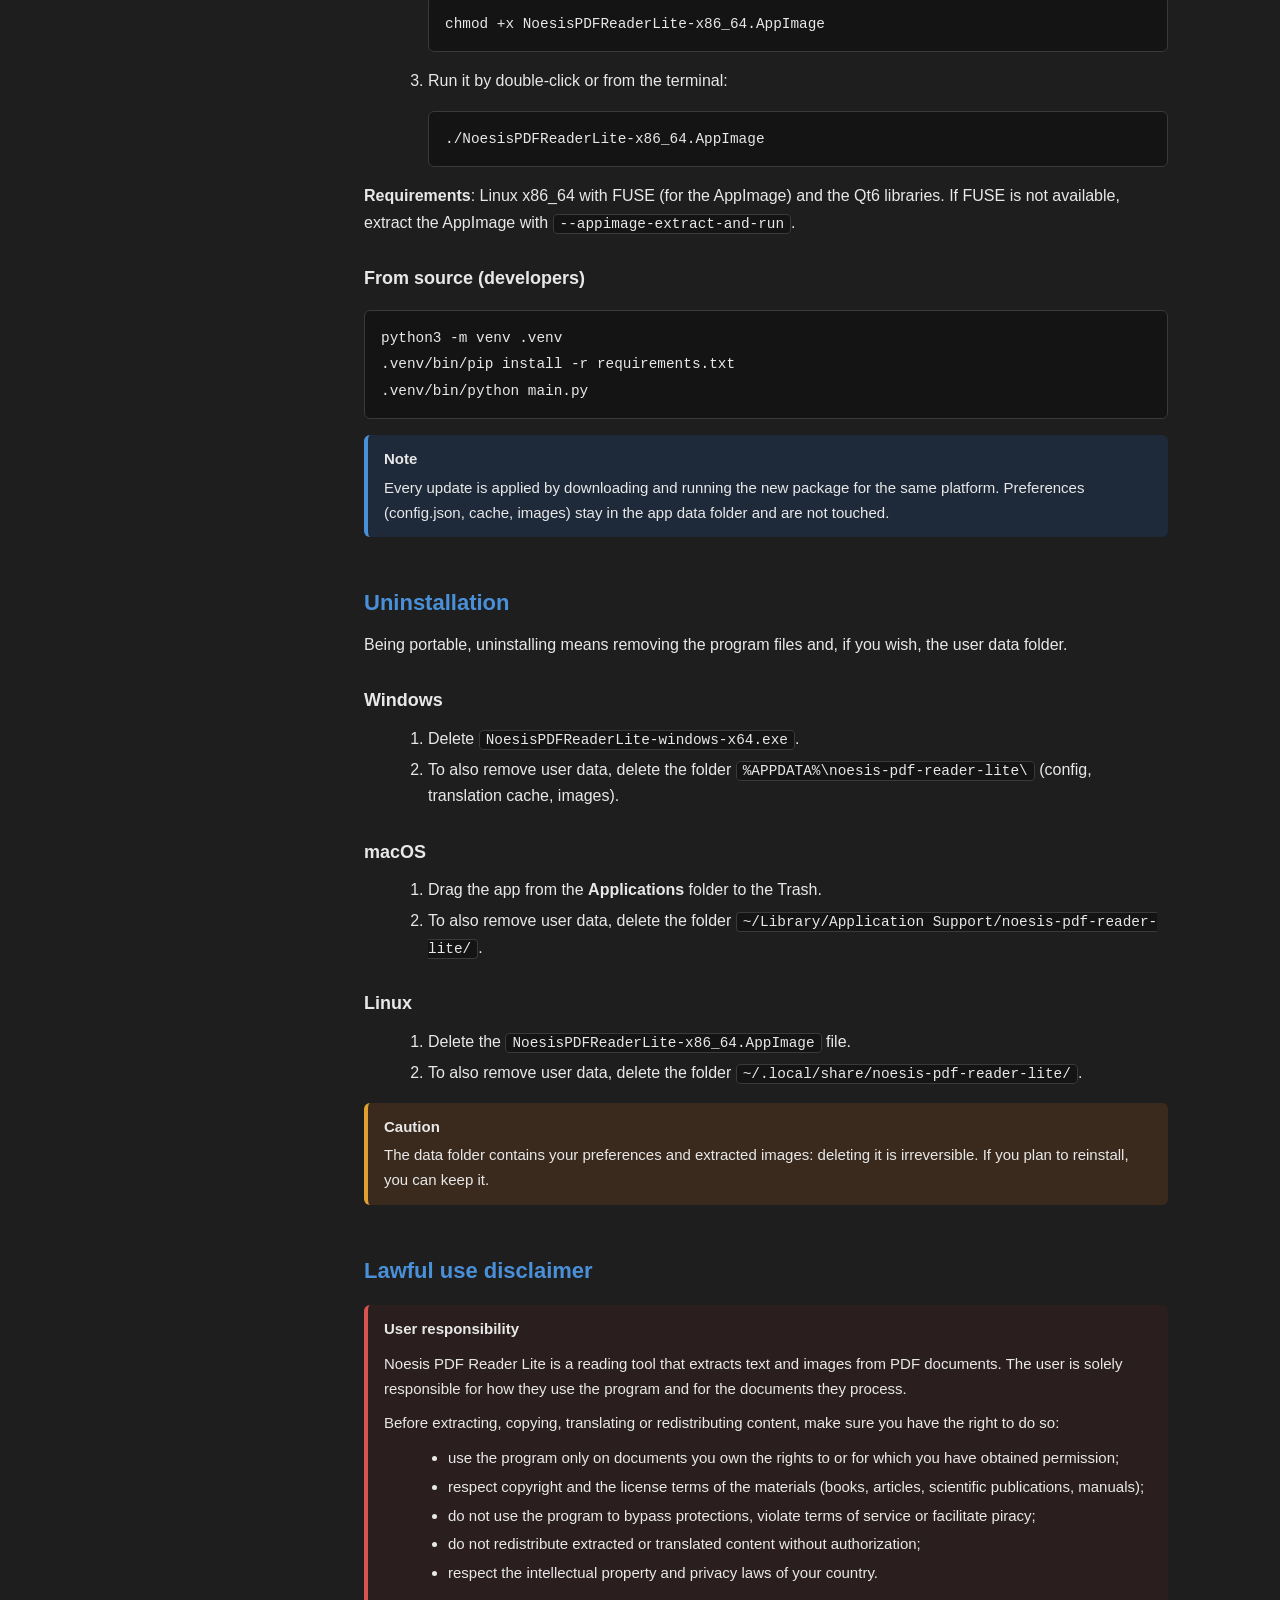
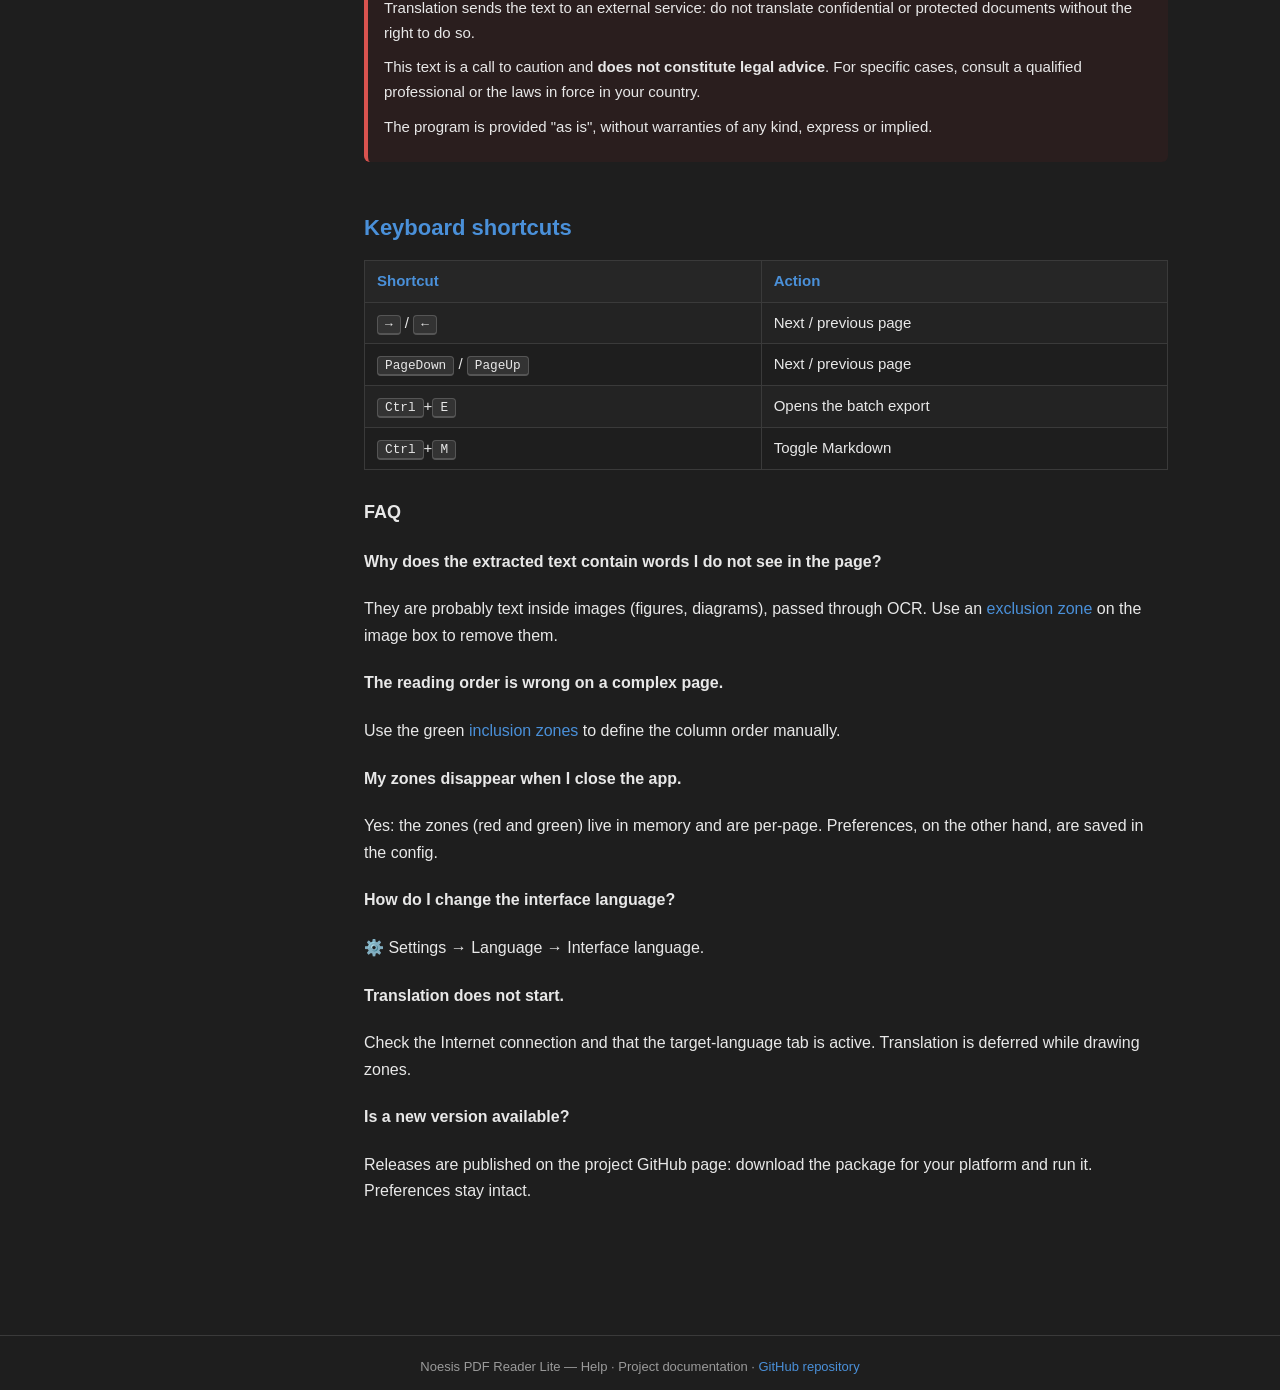
==== commit 1c0987f6: "feat(ui): pannello Azioni+Typo nelle finestre di testo, Esporta azzurro, radio in toolbar - Finestre" ====
--- a/docs/help/en/index.html
+++ b/docs/help/en/index.html
@@ -130,9 +130,9 @@
         <tr><th>Element</th><th>Function</th></tr>
         <tr><td>📂 Open PDF</td><td>Opens a PDF document</td></tr>
         <tr><td>📑 Index</td><td>Shows/hides the table of contents (TOC) on the left (right after <em>Open</em>)</td></tr>
-        <tr><td>💾 Export</td><td>Exports a group of pages (batch); <kbd>Ctrl</kbd>+<kbd>E</kbd></td></tr>
         <tr><td>◀ / ▶ + page no.</td><td>Page navigation (compact capsule)</td></tr>
-        <tr><td>📝 MD ✓</td><td>Toggles Markdown rendering of the text</td></tr>
+        <tr><td>💾 Export</td><td><strong>Light blue</strong>, aligned to the text left edge: exports a group of pages (batch); <kbd>Ctrl</kbd>+<kbd>E</kbd></td></tr>
+        <tr><td>Google / Microsoft</td><td>Translation engine (radio)</td></tr>
         <tr><td>⚙️ Settings</td><td>Languages, theme, preferences and behavior</td></tr>
         <tr><td>❓ Help</td><td>Opens this help in the browser</td></tr>
       </table>
@@ -164,16 +164,15 @@
       </ul>
       <p>The two text tabs (📄 Original and the translation) are editable
       windows: you can type, select, copy and paste freely (Ctrl+C / Ctrl+V
-      / Ctrl+X / Ctrl+Z). Each window has its own mini toolbar:
-      <strong>A−</strong> / <strong>A+</strong> / <strong>↺</strong> for the
-      text size, <strong>📋</strong> to copy, <strong>💾</strong> to export the
-      window text as <code>.md</code> or <code>.txt</code> (your edits
-      included, the header excluded) and <strong>🔁</strong> to re-extract the
-      page (Original tab) or re-translate it (language tab). While saving is
-      enabled, an orange <strong>●</strong> dot next to the buttons warns of
-      edits not yet written to disk. The two windows zoom independently. Once you edit a
-      text, it is shown as plain text. The changes are saved per page, in
-      the app's data folder, and come back when you reopen the document.</p>
+      / Ctrl+X / Ctrl+Z). Each window has two <strong>floating</strong> buttons:
+      <strong>🔧 Actions</strong> (top right) opens an icon capsule with copy,
+      export, re-extract/re-translate and the CTA <em>Translate</em> /
+      <em>Translate next</em> which <strong>blinks</strong>; <strong>T Typo</strong>
+      (top left) opens the text size (<strong>A− · n pt · A+ · ↺</strong>), the
+      typeface (<strong>Sans · Serif · Mono</strong>) and the <strong>📝 MD</strong>
+      toggle (Markdown rendering / plain text). While saving is enabled, edits
+      not yet written to disk are kept per page and come back when you reopen
+      the document.</p>
 
       <h3>Status bar</h3>
       <p>At the bottom it shows the current page, the document and the
@@ -219,7 +218,8 @@
 
       <h3>Markdown rendering</h3>
       <p>The text is shown as rendered Markdown (tables and formatting
-      included). With <strong>📝 MD ✓</strong> you can switch to plain text.
+      included). With the <strong>📝 MD</strong> toggle in the
+      <strong>Typo</strong> panel you can switch to plain text.
       Shortcut: <kbd>Ctrl</kbd>+<kbd>M</kbd>.</p>
 
       <div class="note"><strong>Note</strong> Extraction works on the
@@ -402,8 +402,8 @@
           next</strong>: goes to the next page and translates it.</li>
       </ul>
       <p>The other local actions (copy, export, re-extract/re-translate) are in
-      the mini toolbar above the text; the batch export is in the
-      <strong>💾 Export</strong> button at the top.</p>
+      the <strong>🔧 Actions</strong> panel of the text window; the batch export
+      is in the <strong>💾 Export</strong> button at the top (light blue).</p>
 
       <h2 id="reader">Built-in reader</h2>
       <p>From the <strong>📖 Reader</strong> button (viewport left edge) open a
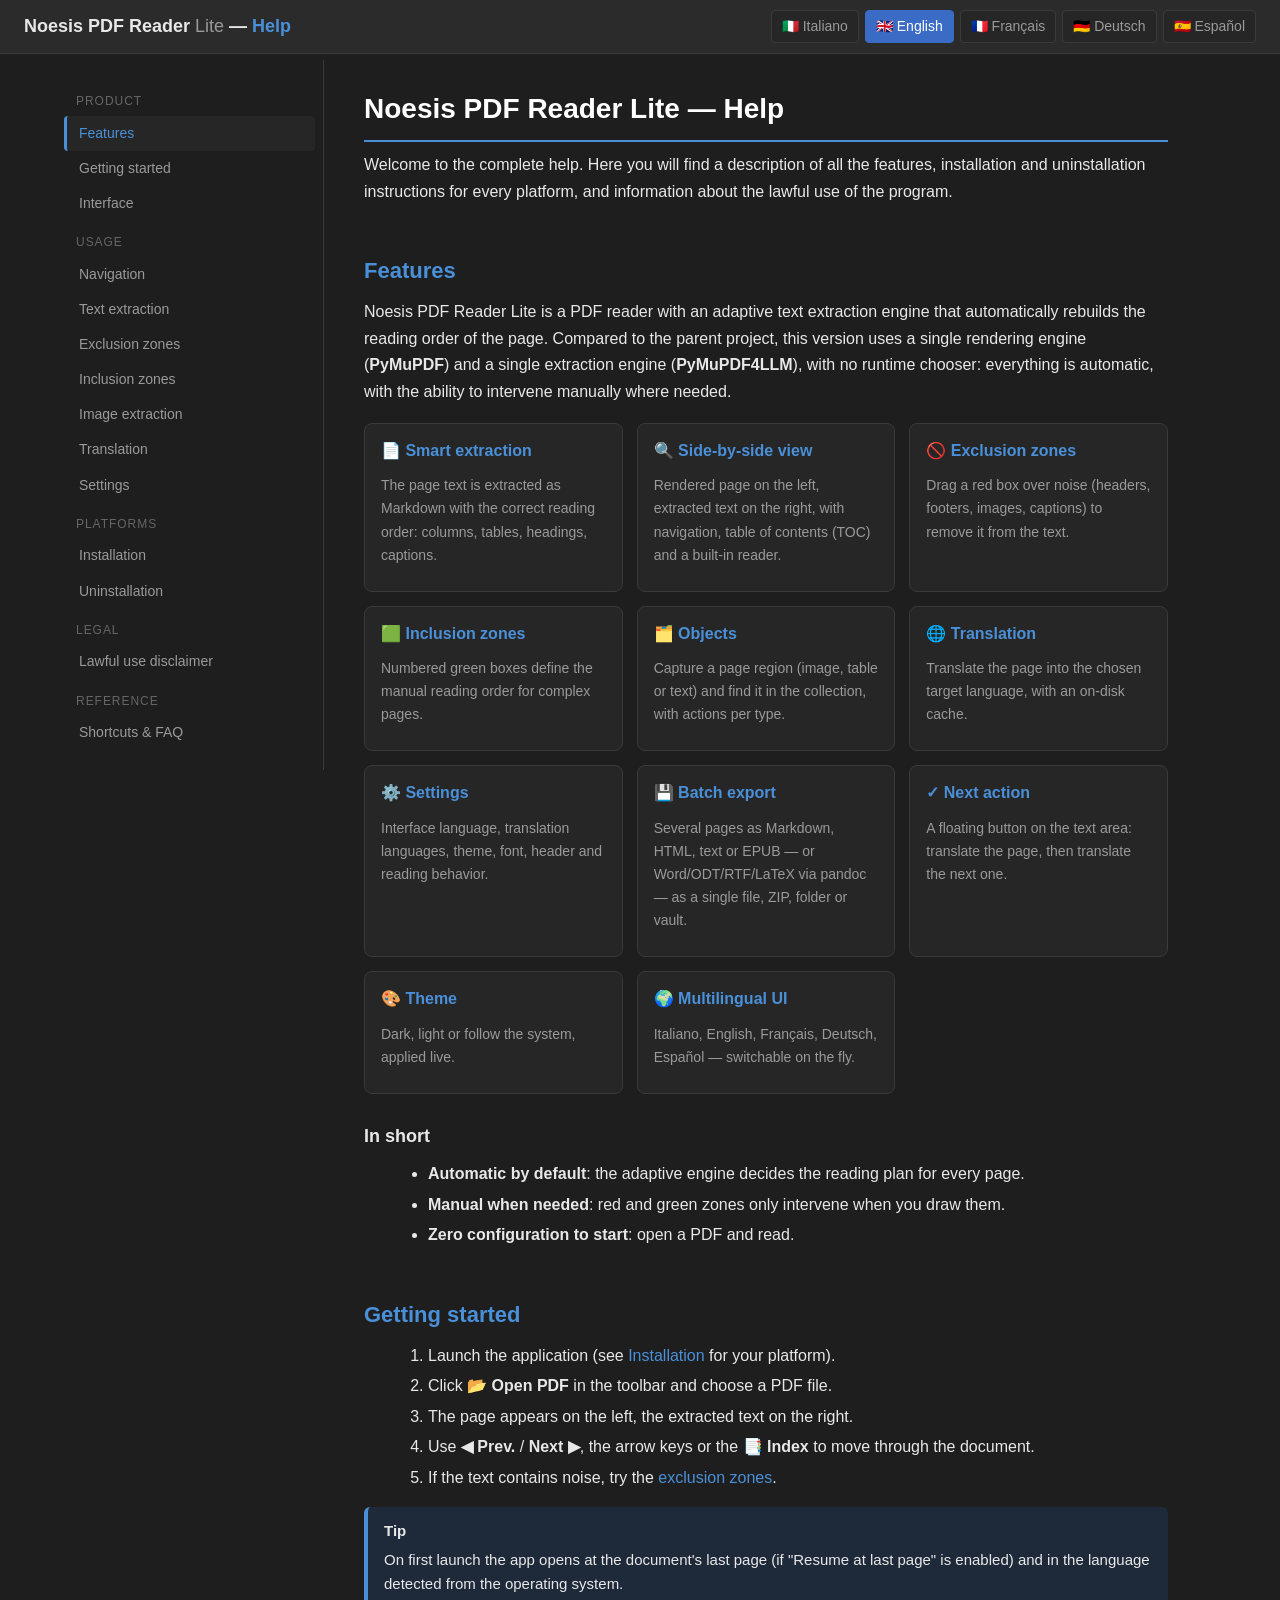
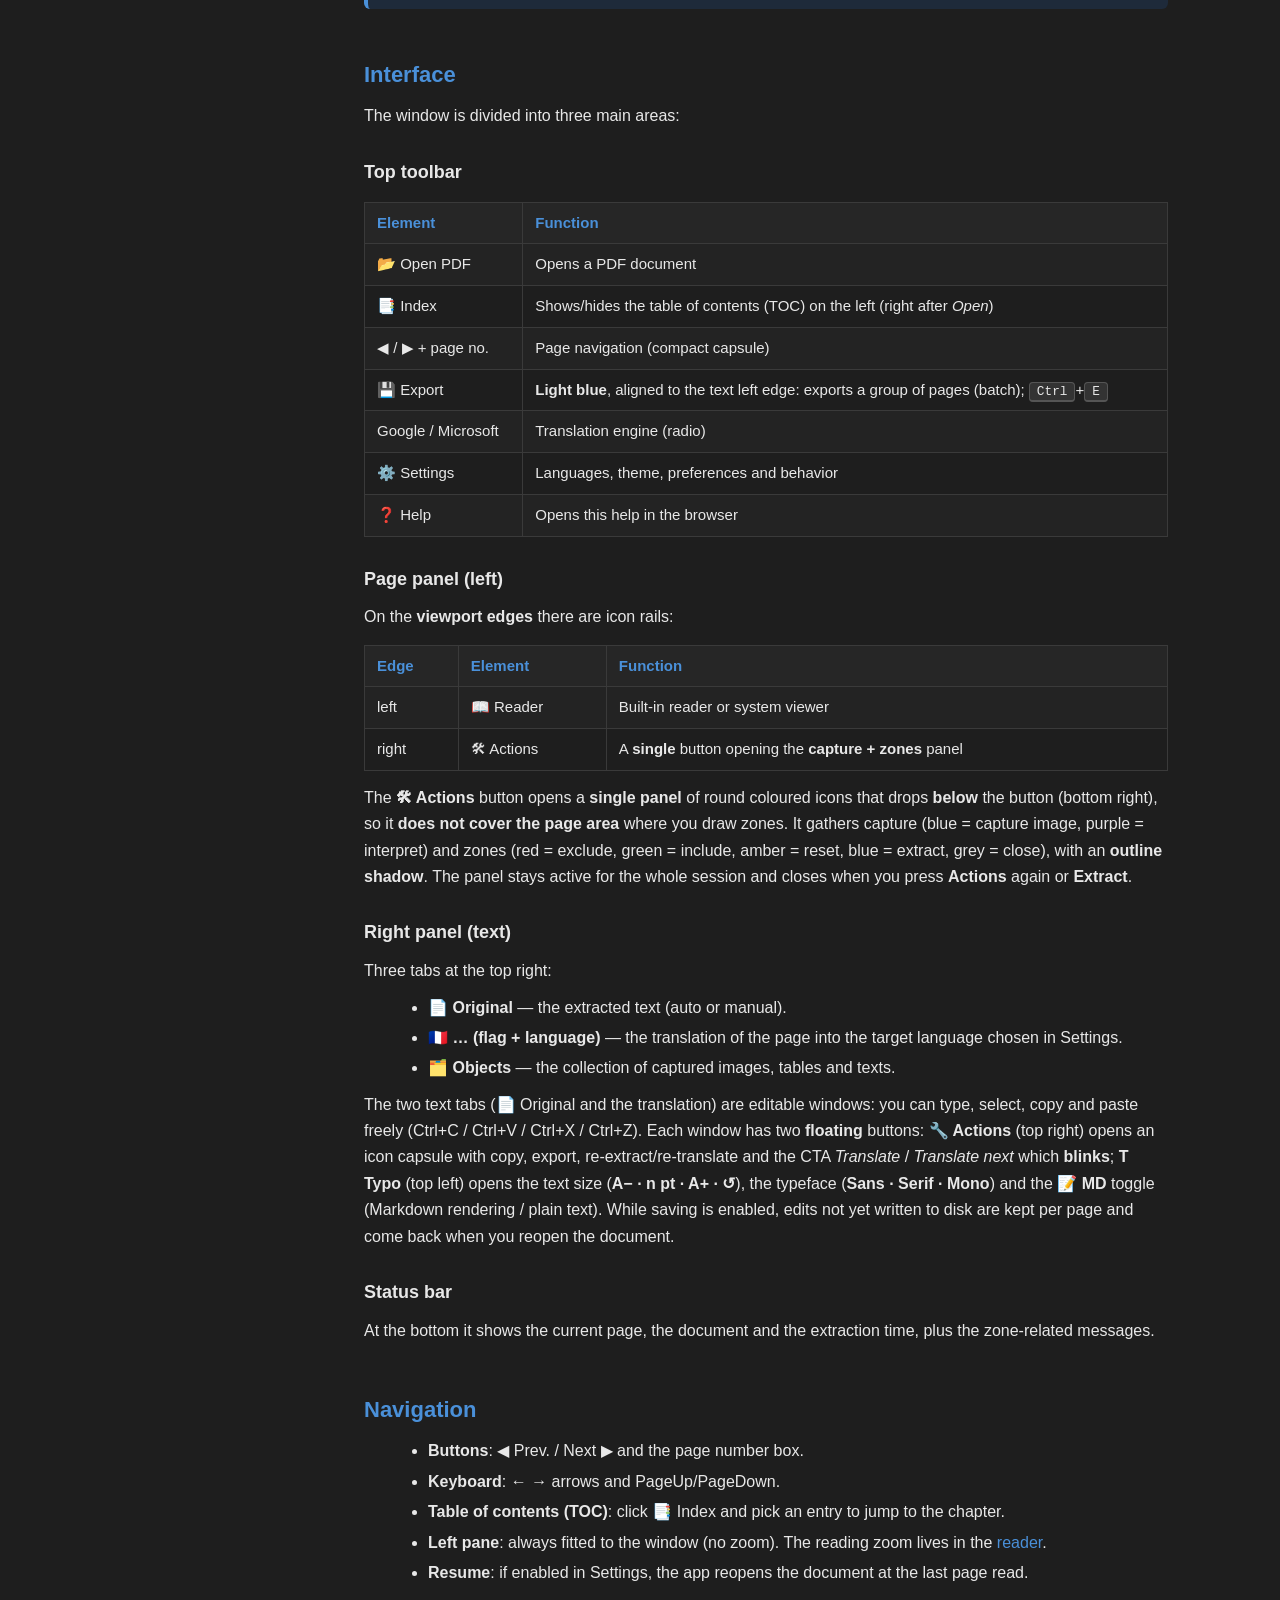
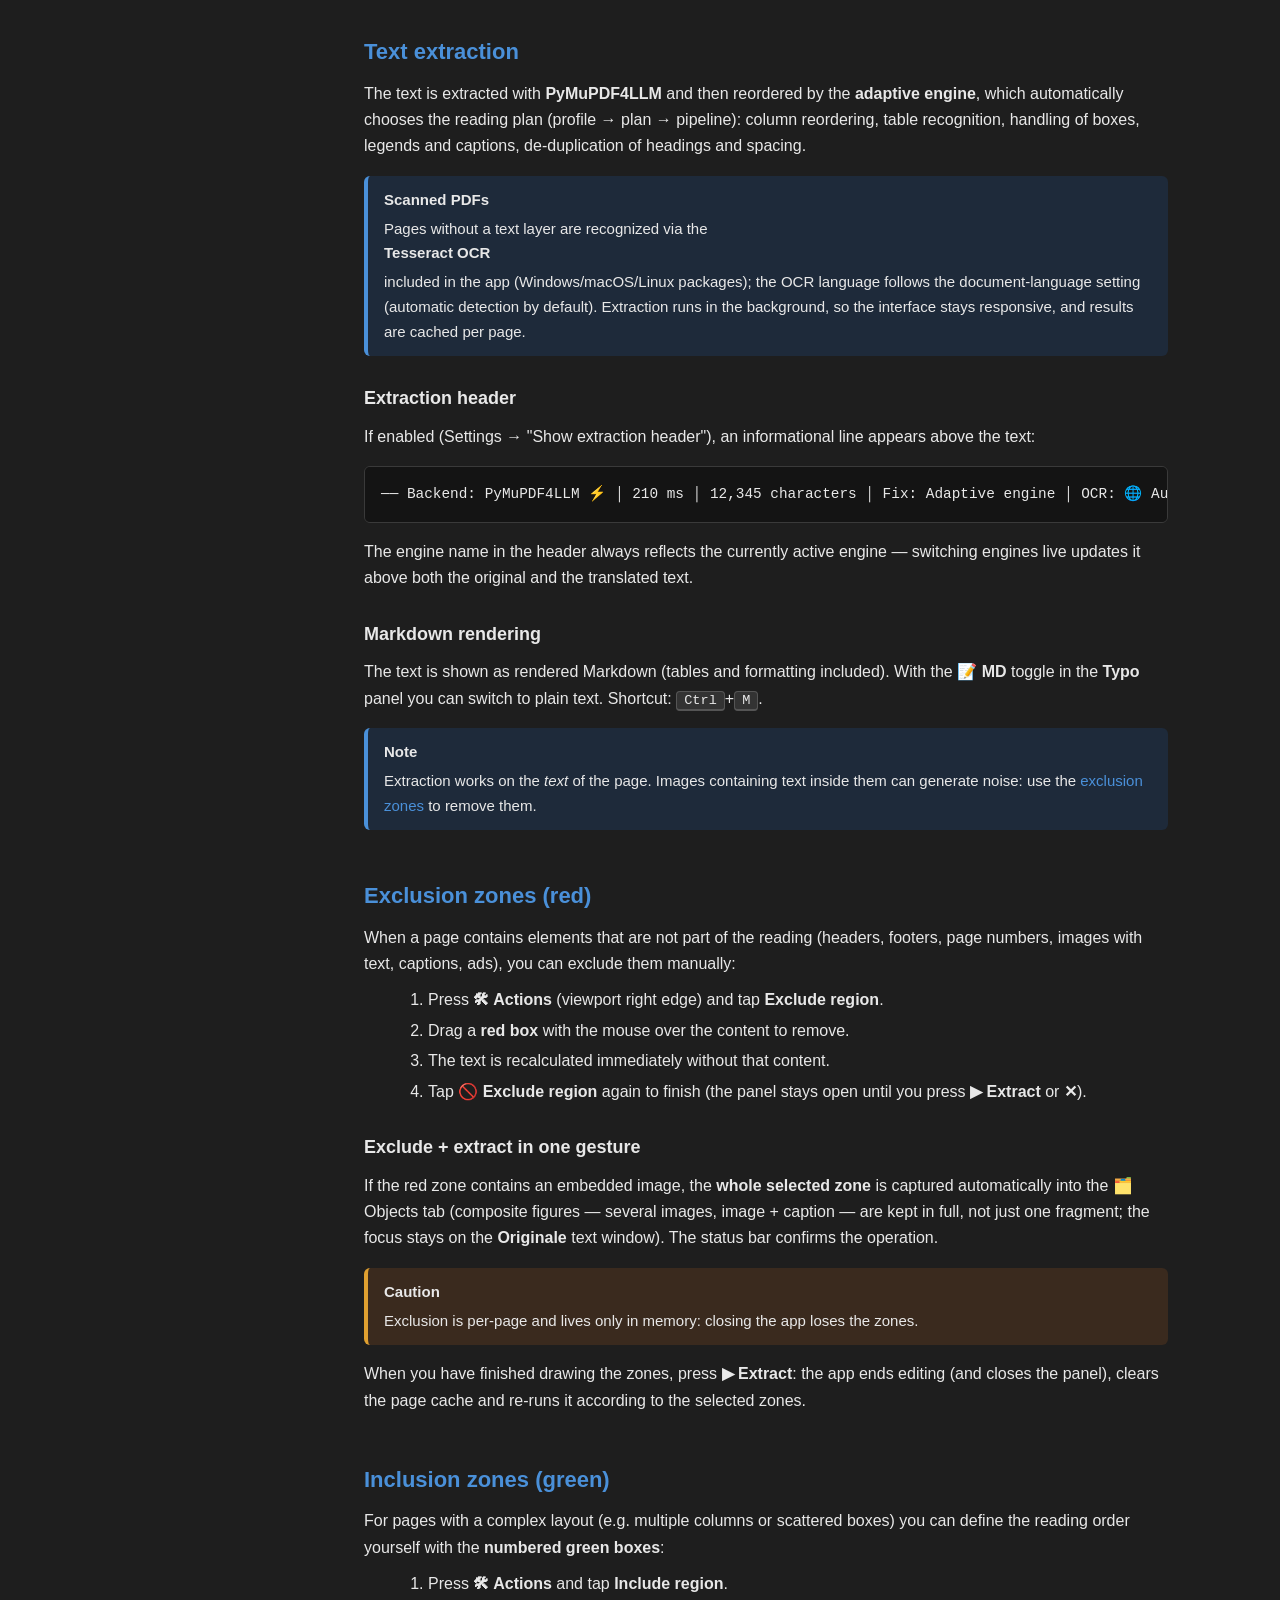
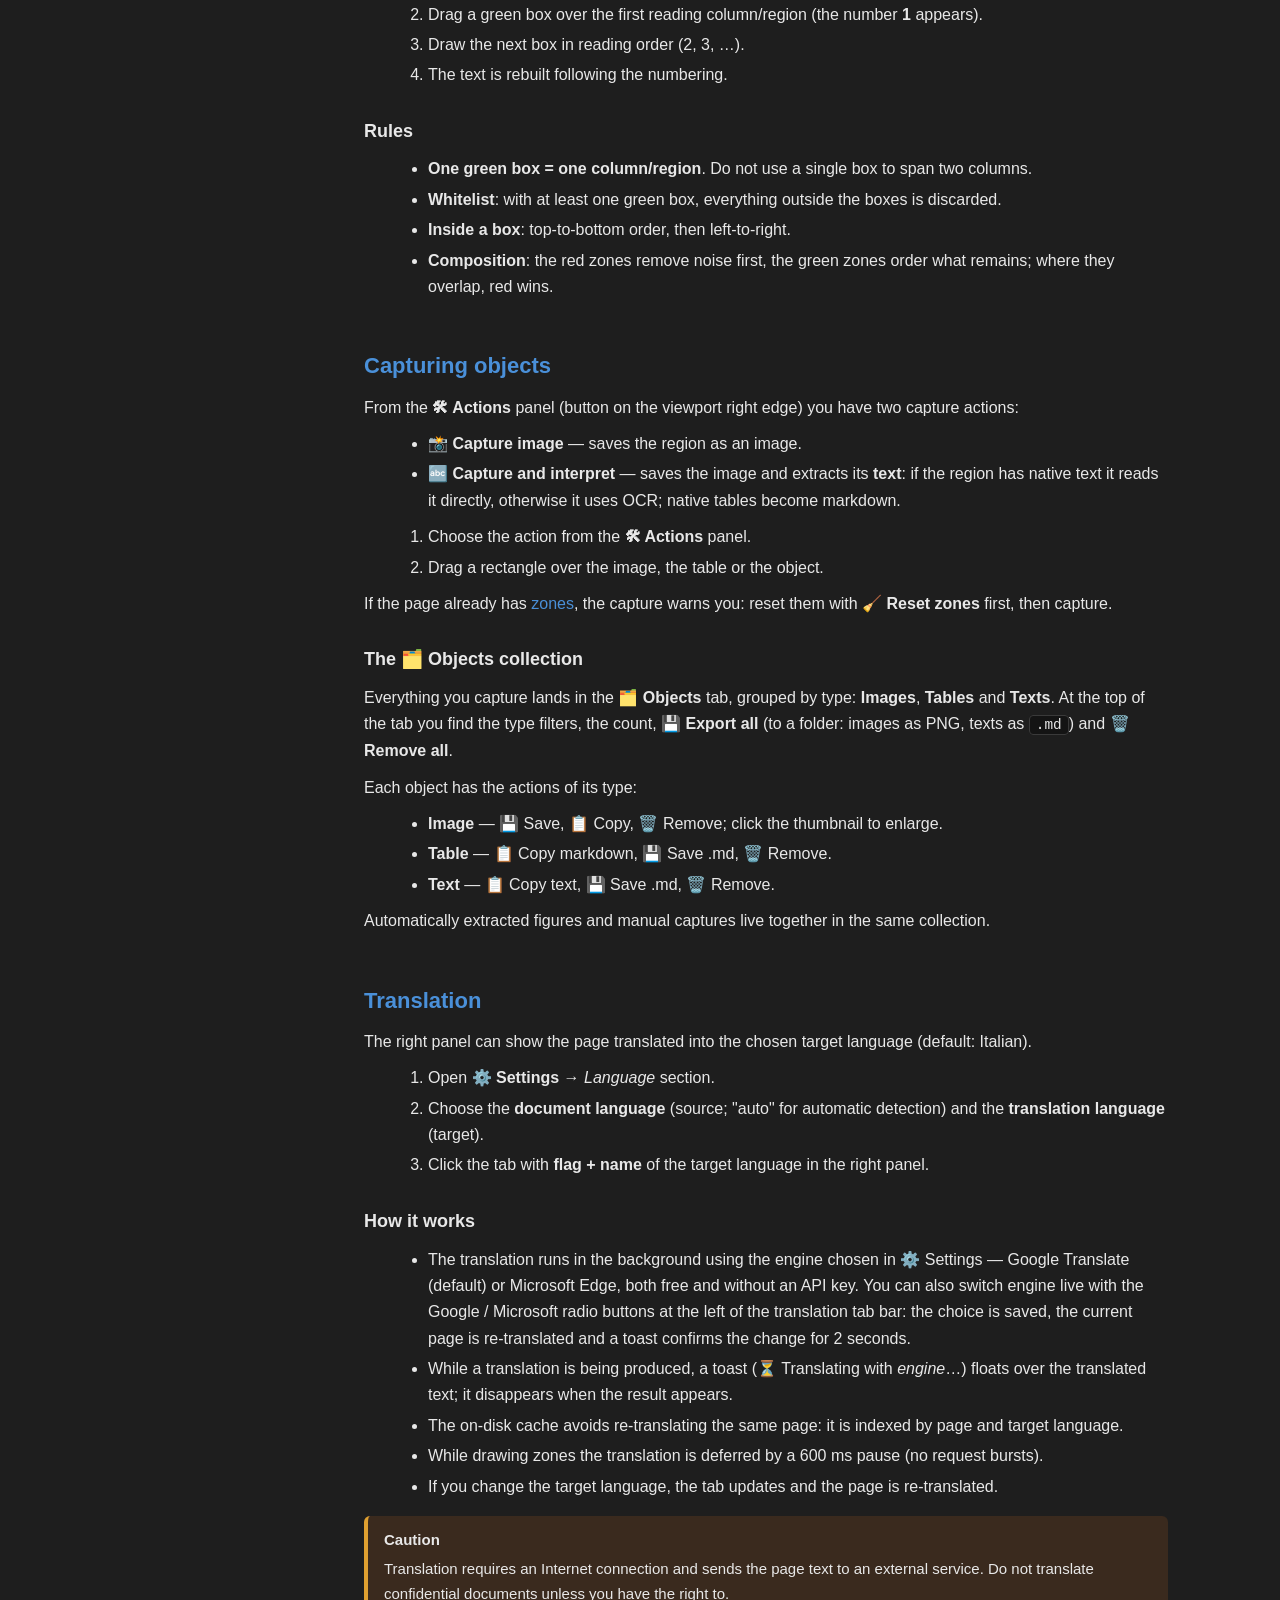
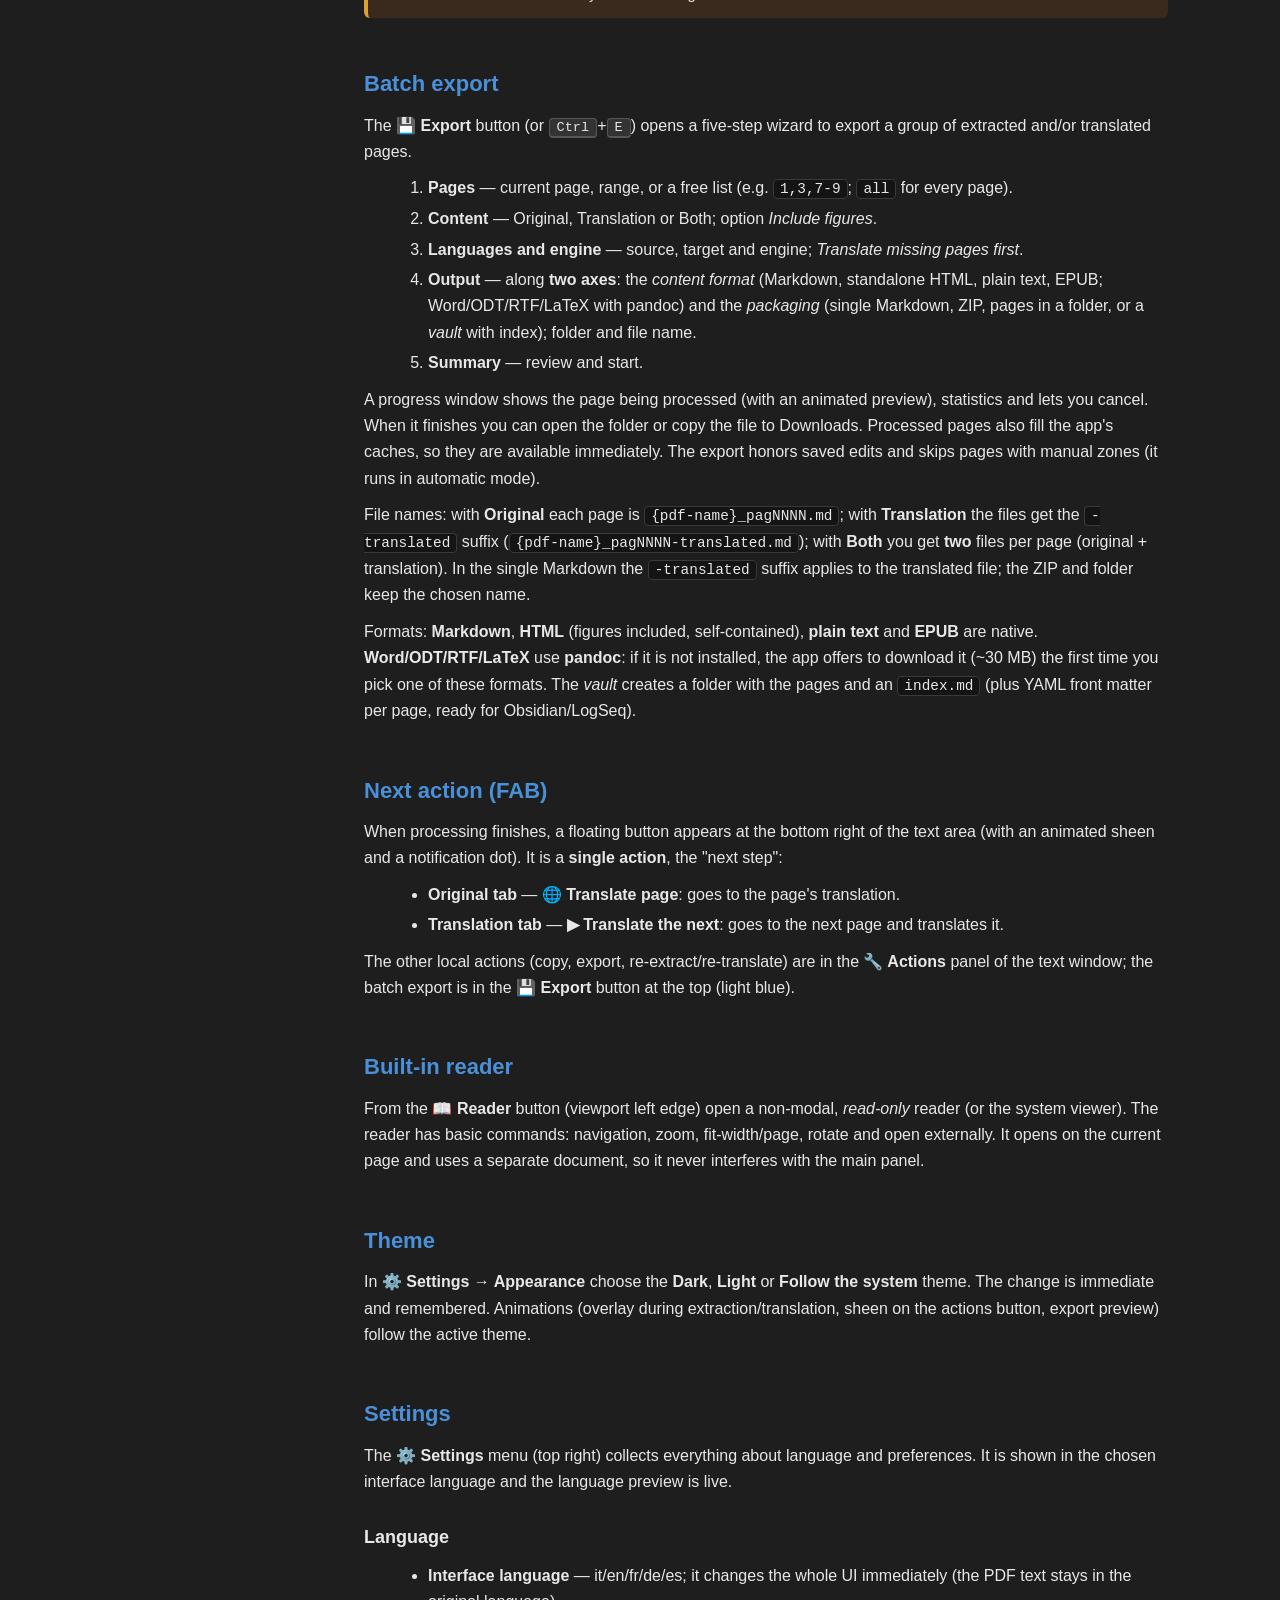
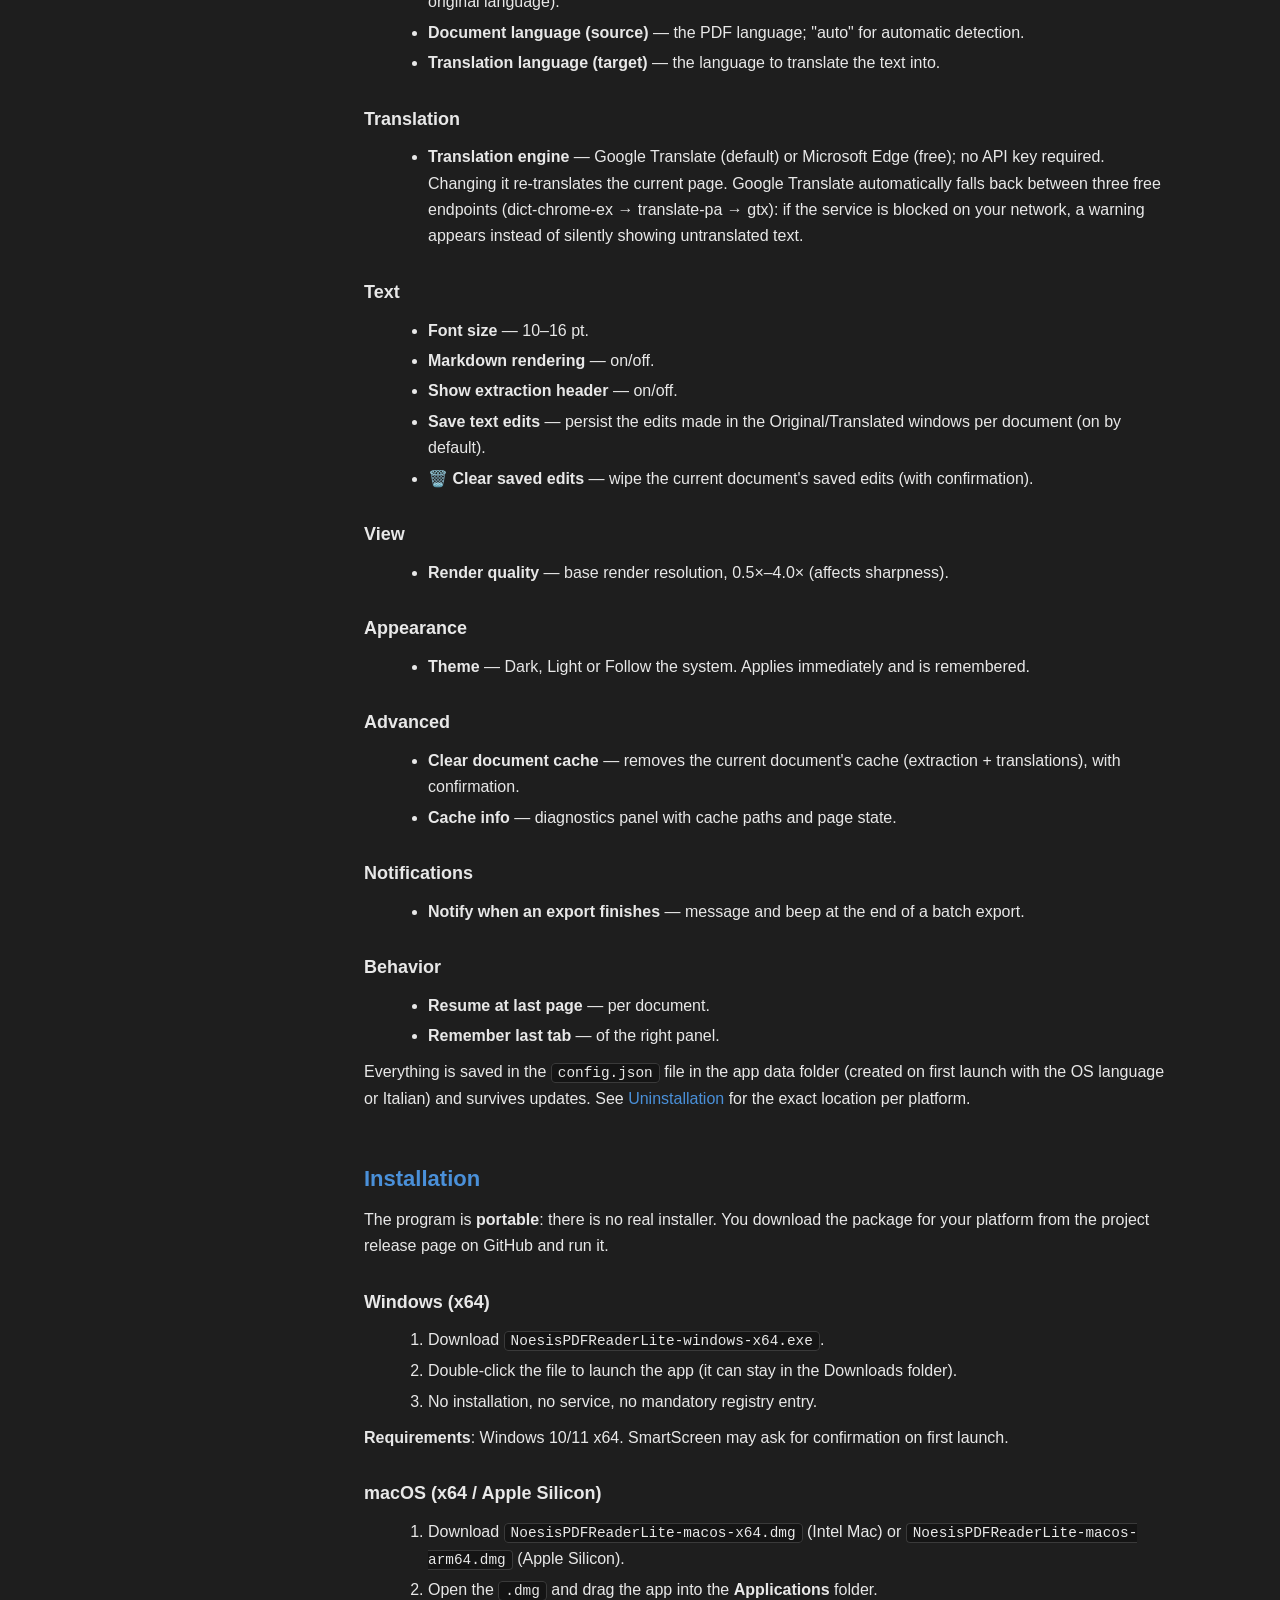
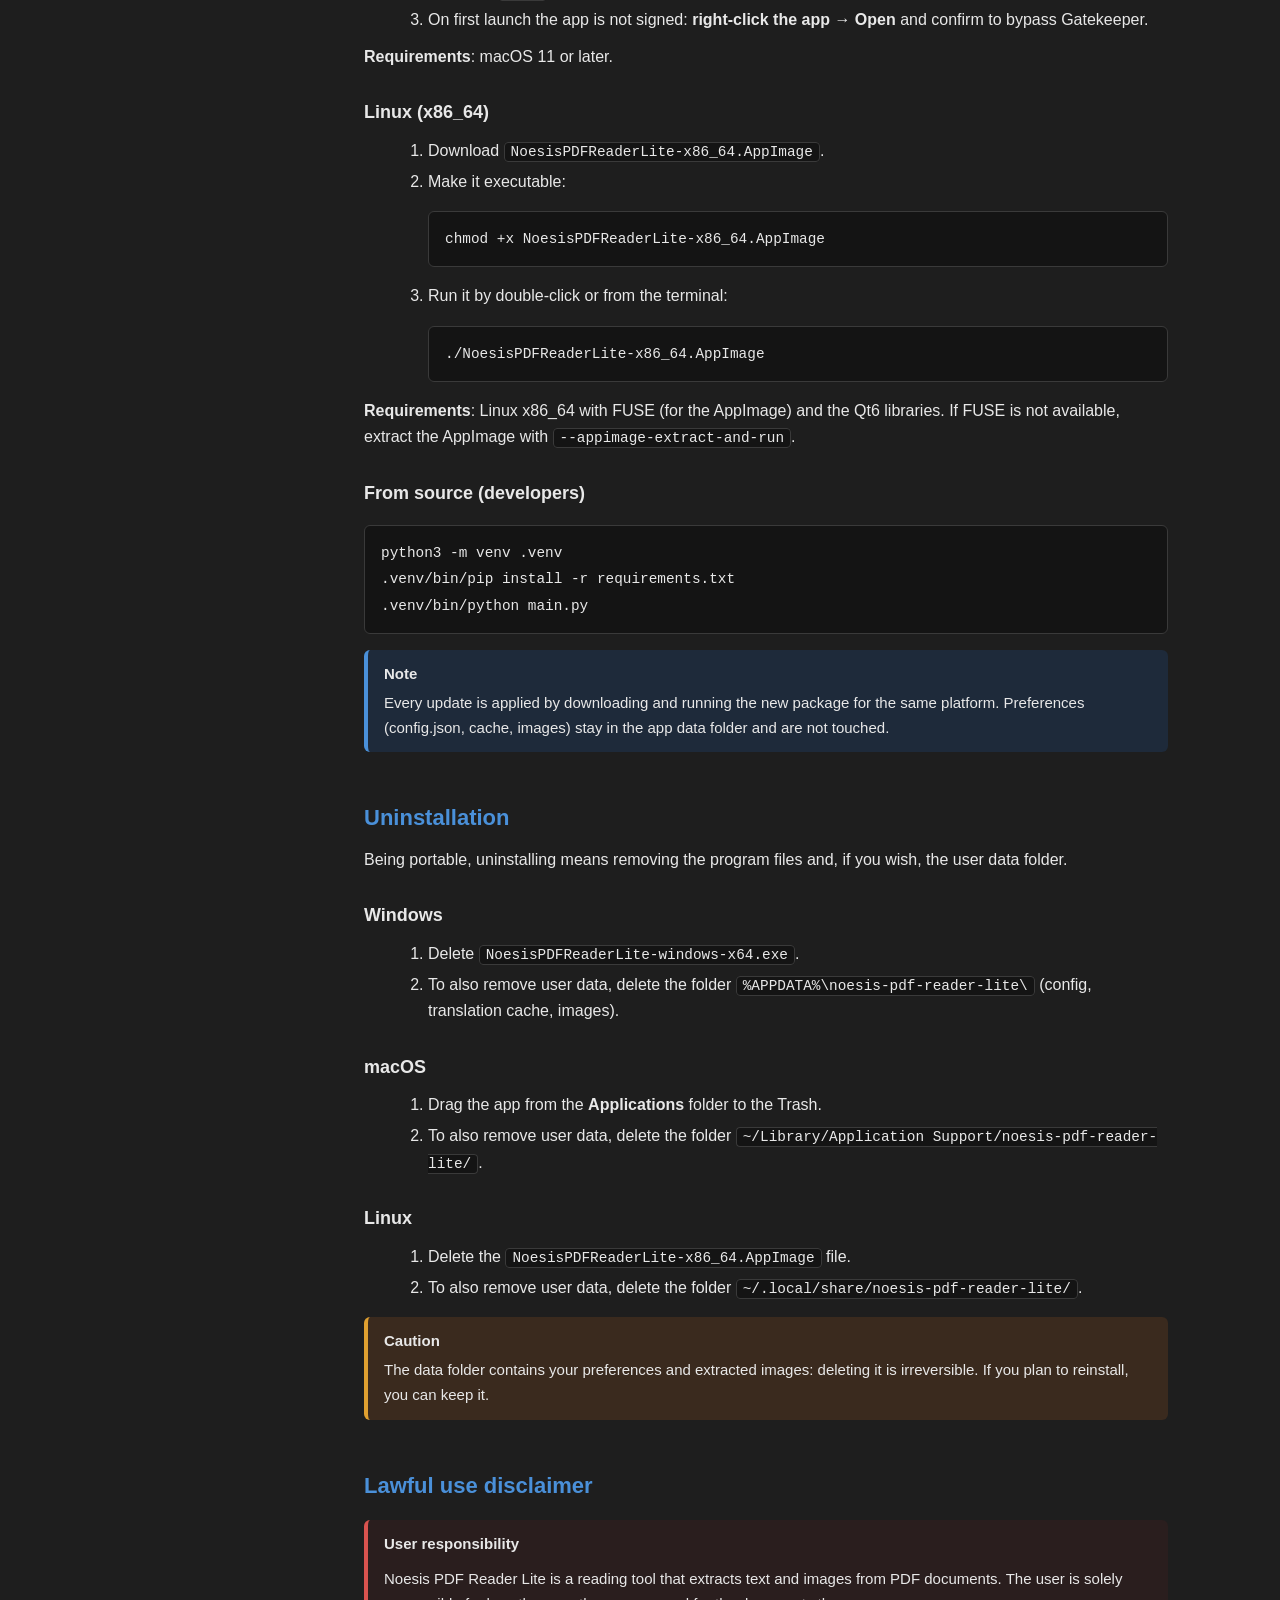
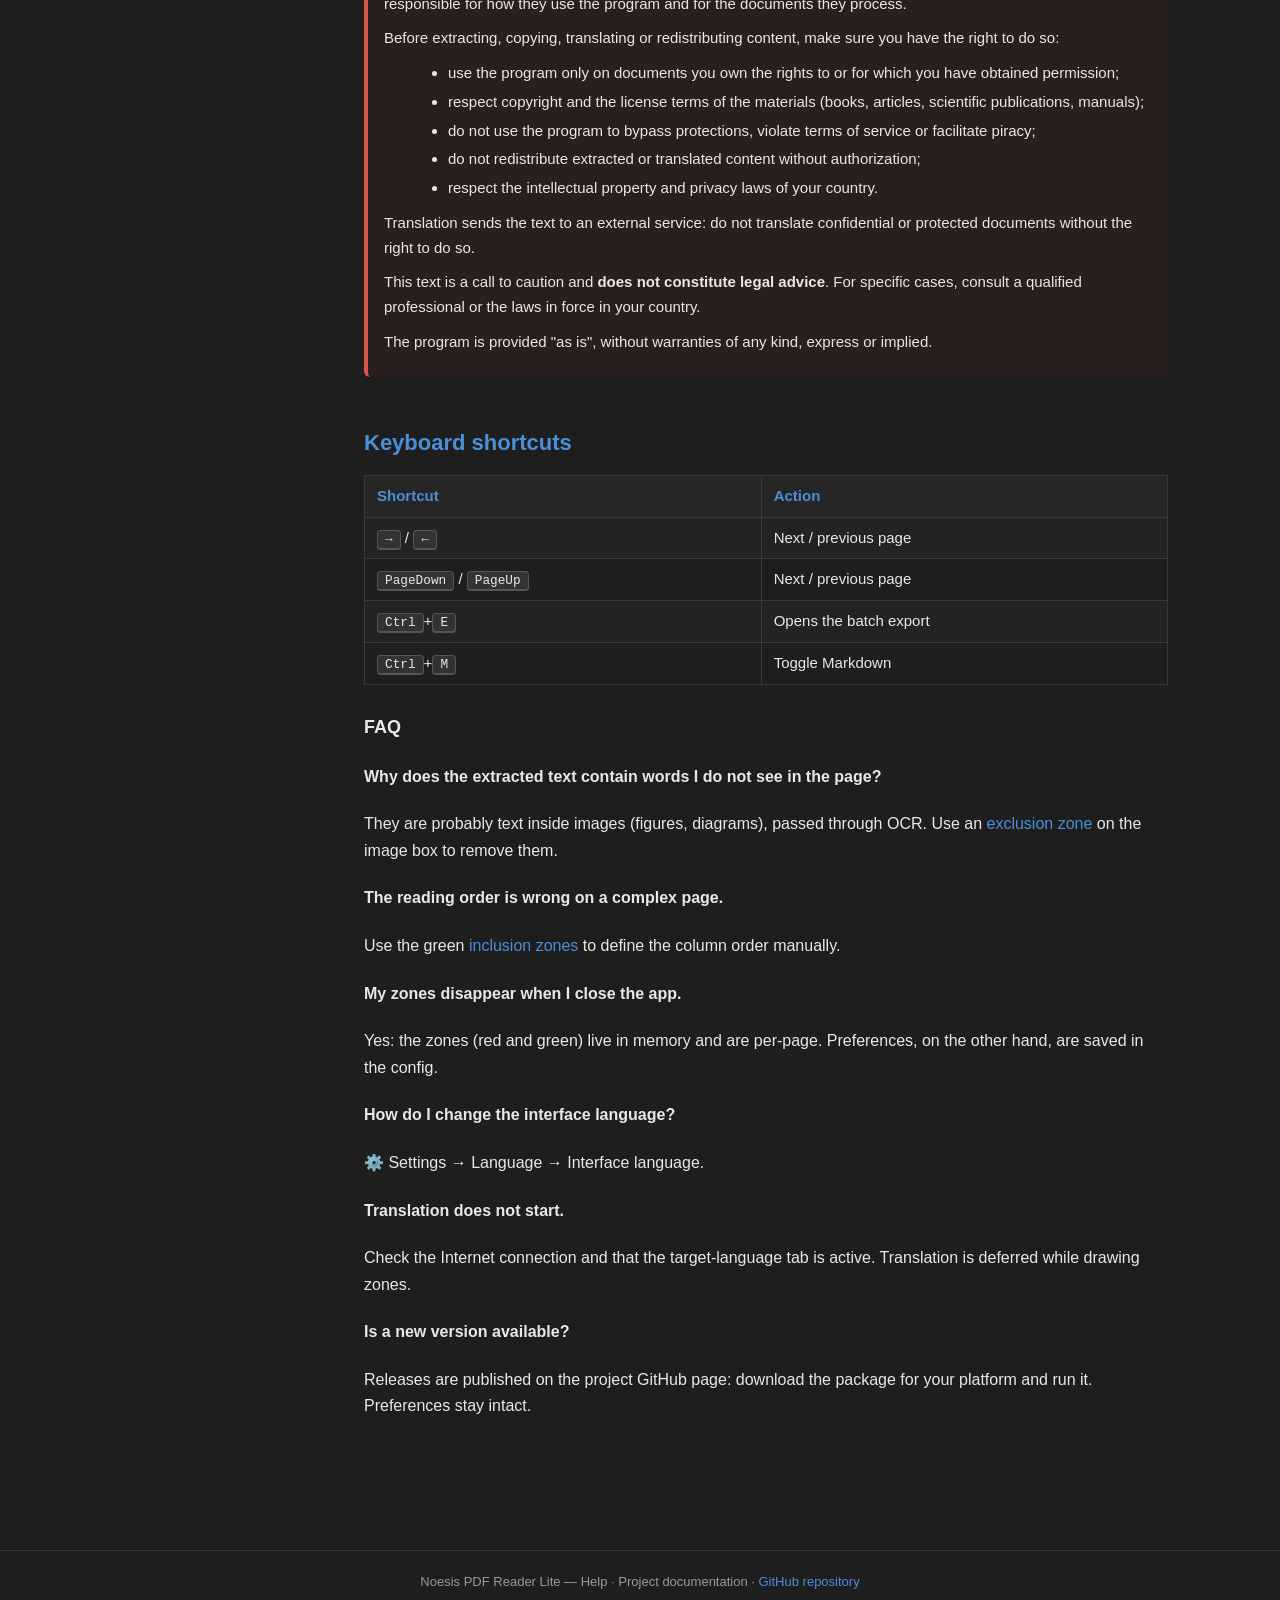
==== commit 22d2d80e: "docs(help): export batch su due assi + formati contenuto e pandoc runtime Aggiornata la guida in-app" ====
--- a/docs/help/en/index.html
+++ b/docs/help/en/index.html
@@ -79,9 +79,9 @@
         <div class="card"><h4>⚙️ Settings</h4><p>Interface language,
           translation languages, theme, font, header and reading
           behavior.</p></div>
-        <div class="card"><h4>💾 Batch export</h4><p>Export several
-          extracted/translated pages as a single Markdown, ZIP or
-          folder.</p></div>
+        <div class="card"><h4>💾 Batch export</h4><p>Several pages as
+          Markdown, HTML, text or EPUB — or Word/ODT/RTF/LaTeX via pandoc — as a
+          single file, ZIP, folder or vault.</p></div>
         <div class="card"><h4>✓ Next action</h4><p>A floating button on the
           text area: translate the page, then translate the next one.</p></div>
         <div class="card"><h4>🎨 Theme</h4><p>Dark, light or follow the system,
@@ -373,8 +373,11 @@
           <em>Include figures</em>.</li>
         <li><strong>Languages and engine</strong> — source, target and engine;
           <em>Translate missing pages first</em>.</li>
-        <li><strong>Output</strong> — a single Markdown, single pages in a ZIP,
-          or single pages in a folder; folder and file name.</li>
+        <li><strong>Output</strong> — along <strong>two axes</strong>: the
+          <em>content format</em> (Markdown, standalone HTML, plain text, EPUB;
+          Word/ODT/RTF/LaTeX with pandoc) and the <em>packaging</em> (single
+          Markdown, ZIP, pages in a folder, or a <em>vault</em> with index);
+          folder and file name.</li>
         <li><strong>Summary</strong> — review and start.</li>
       </ol>
       <p>A progress window shows the page being processed (with an animated
@@ -390,6 +393,14 @@
       (original + translation). In the single Markdown the
       <code>-translated</code> suffix applies to the translated file; the ZIP
       and folder keep the chosen name.</p>
+      <p>Formats: <strong>Markdown</strong>, <strong>HTML</strong> (figures
+      included, self-contained), <strong>plain text</strong> and
+      <strong>EPUB</strong> are native. <strong>Word/ODT/RTF/LaTeX</strong> use
+      <strong>pandoc</strong>: if it is not installed, the app offers to
+      download it (~30&nbsp;MB) the first time you pick one of these formats.
+      The <em>vault</em> creates a folder with the pages and an
+      <code>index.md</code> (plus YAML front matter per page, ready for
+      Obsidian/LogSeq).</p>
 
       <h2 id="page-actions">Next action (FAB)</h2>
       <p>When processing finishes, a floating button appears at the bottom right
